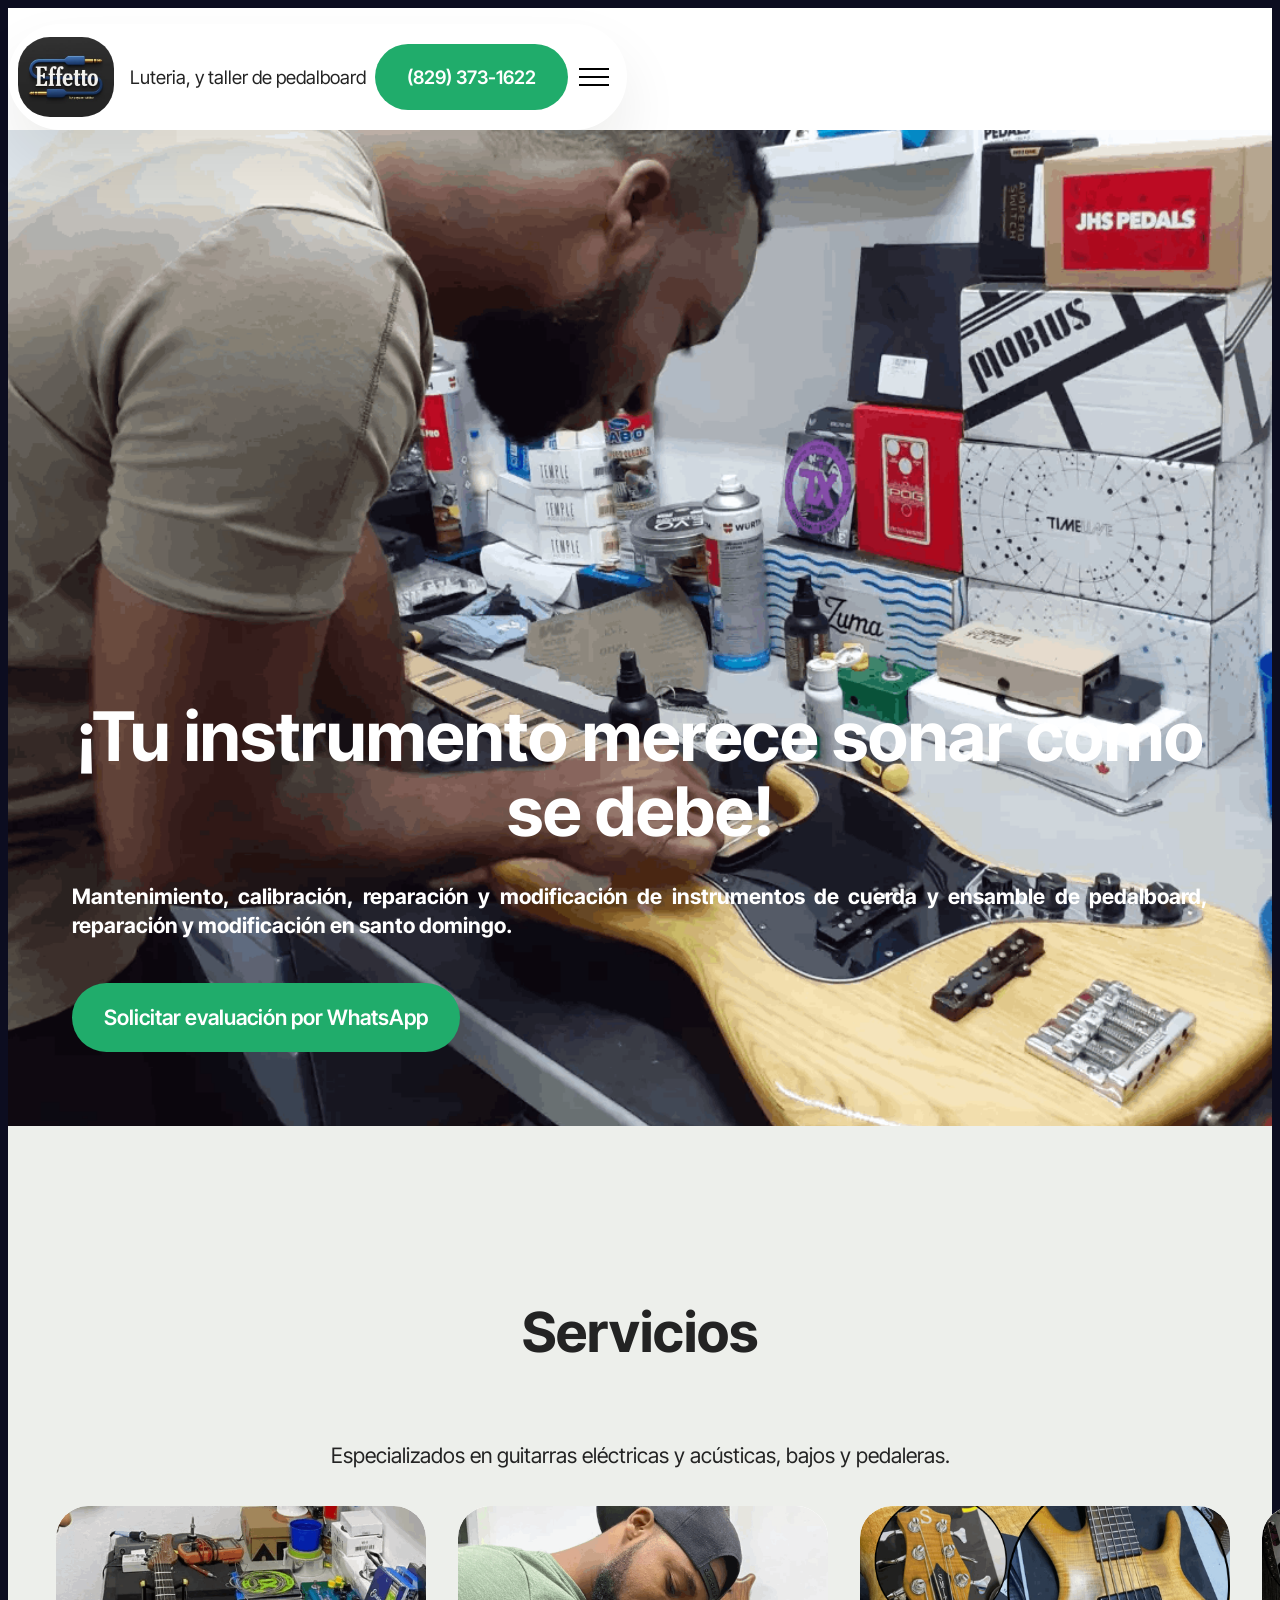
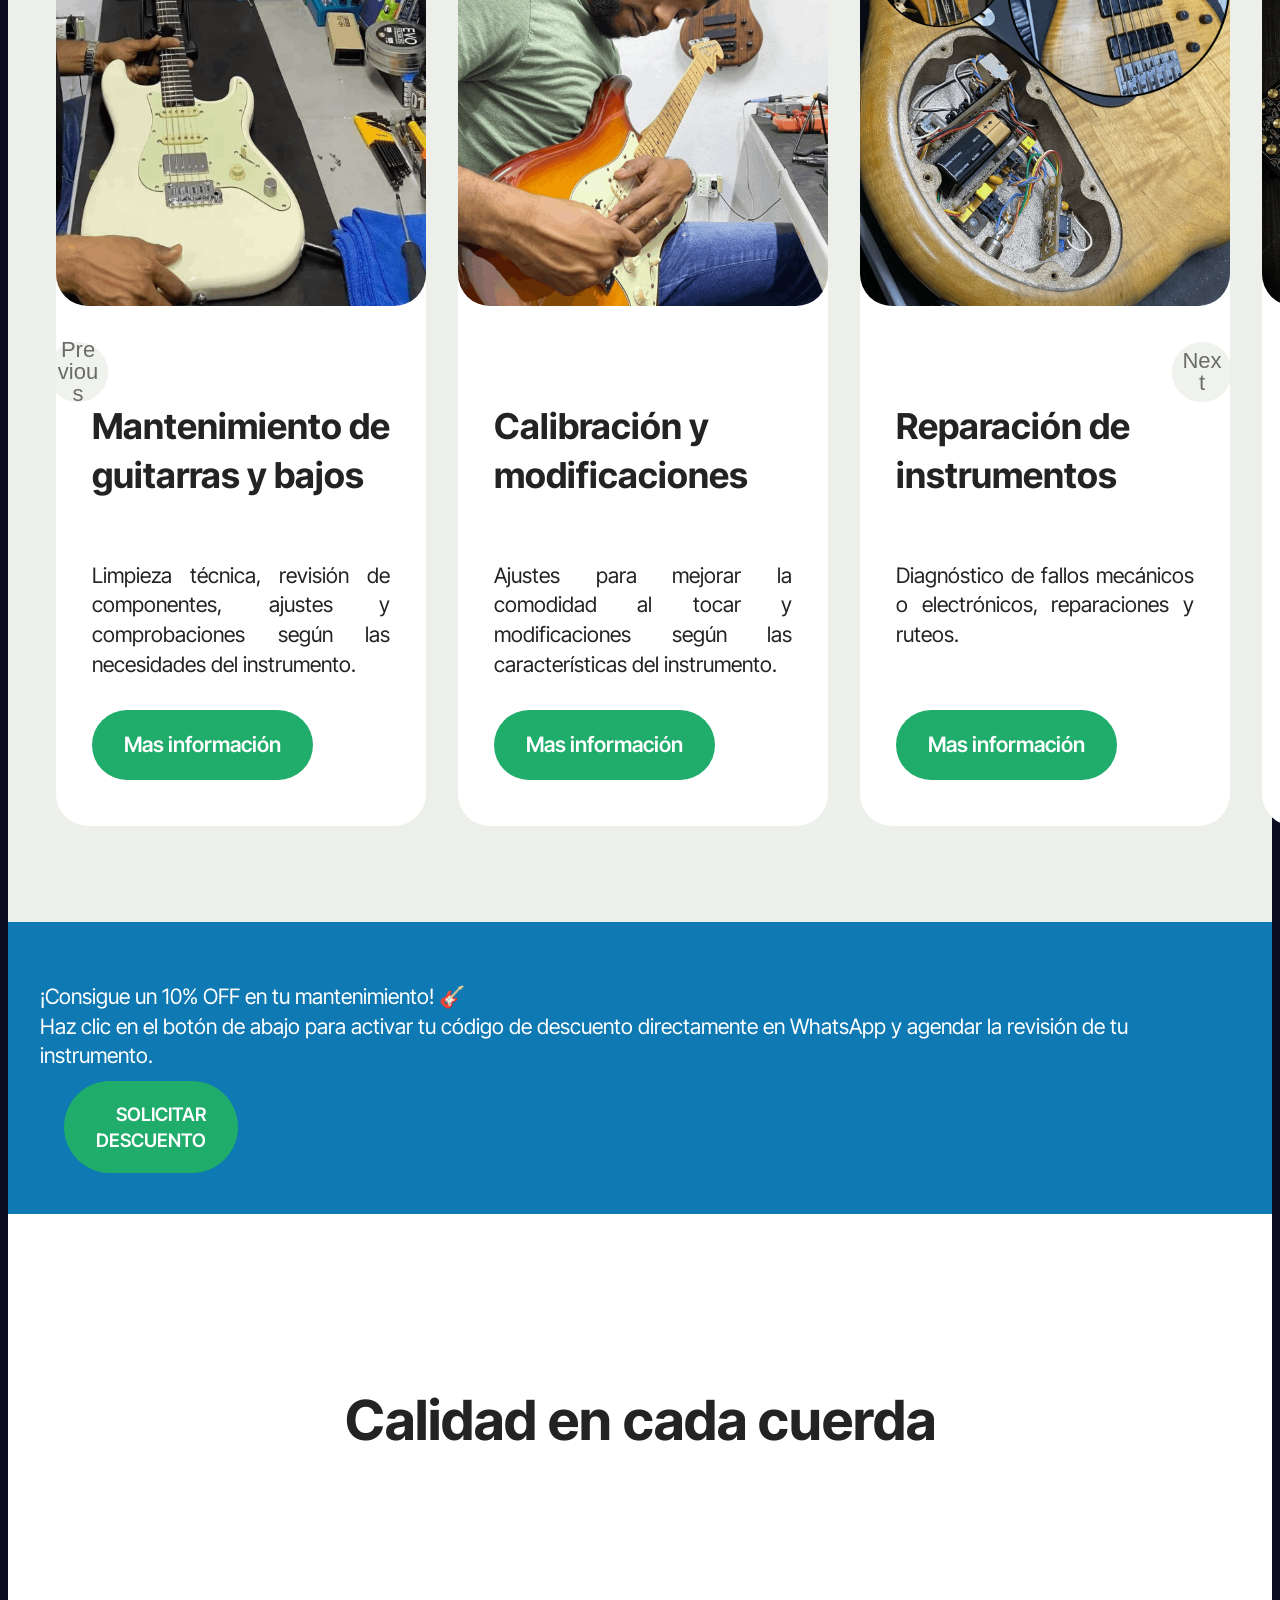
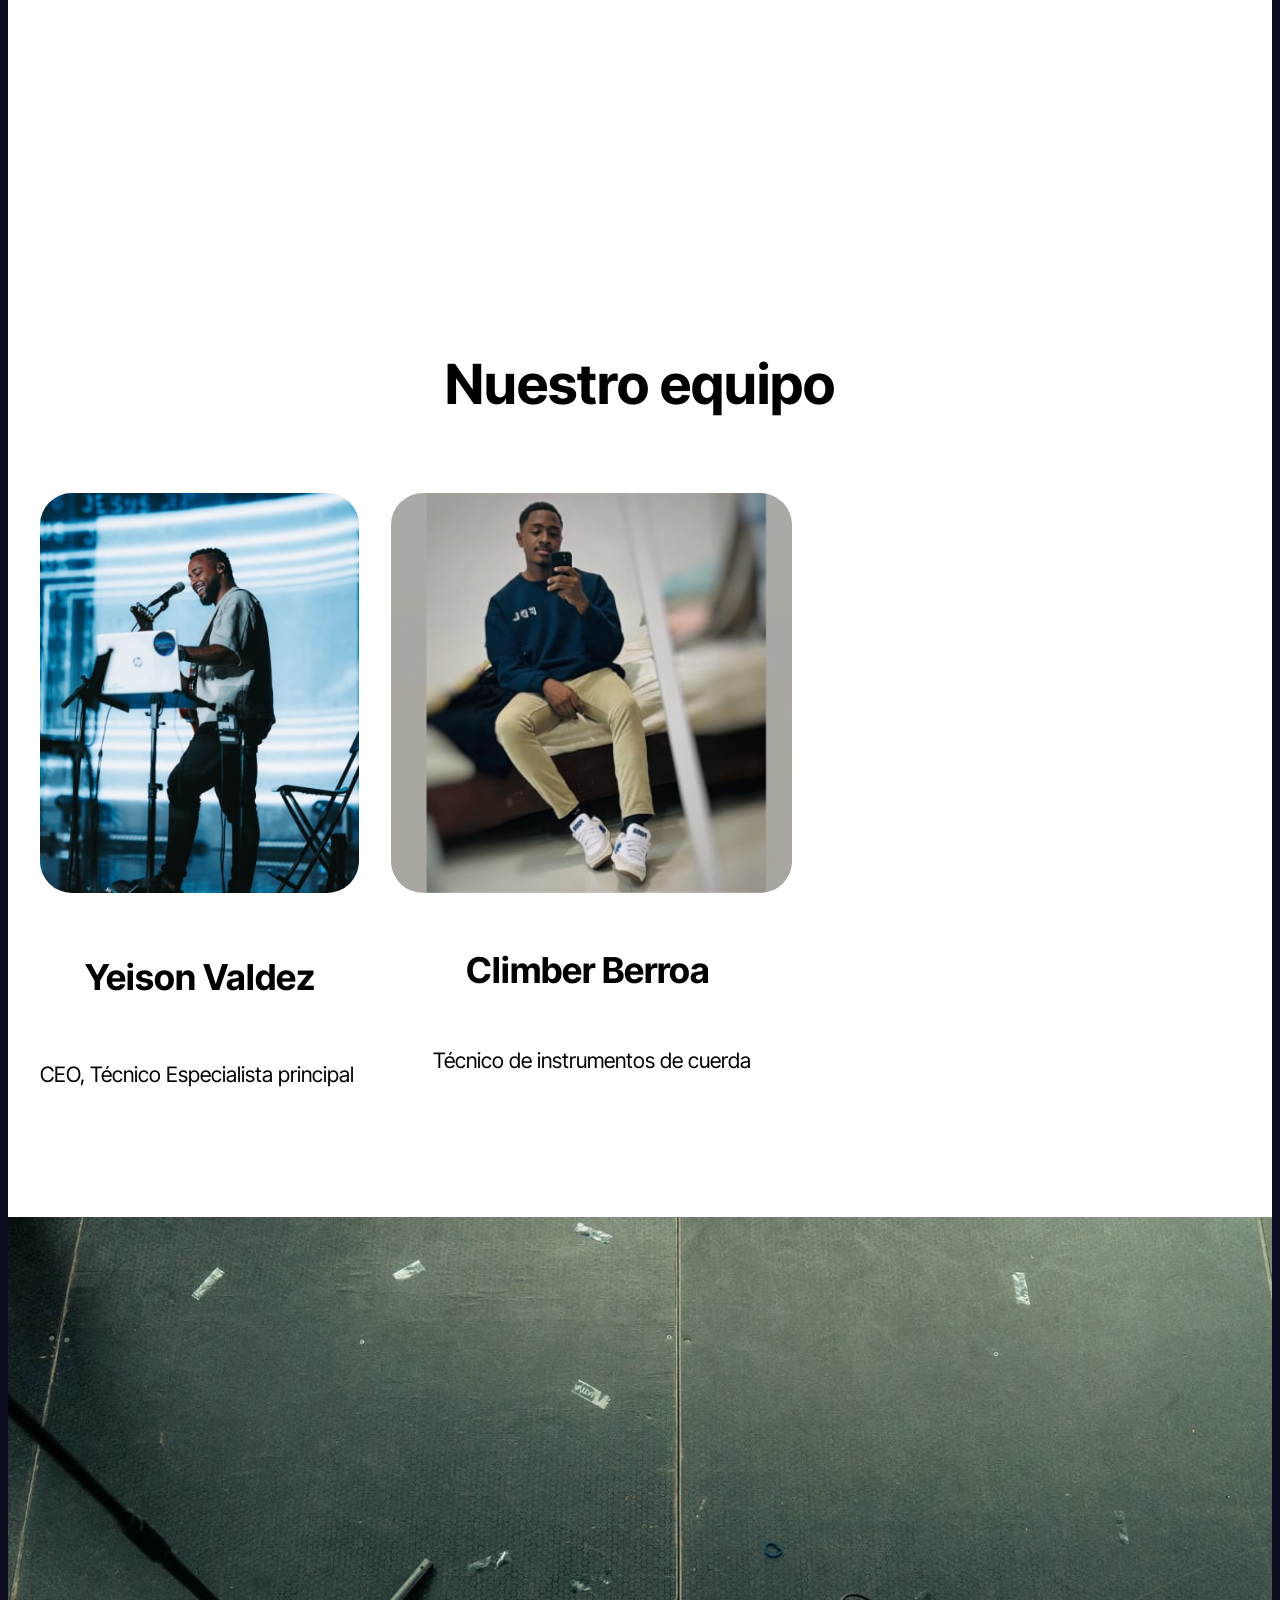
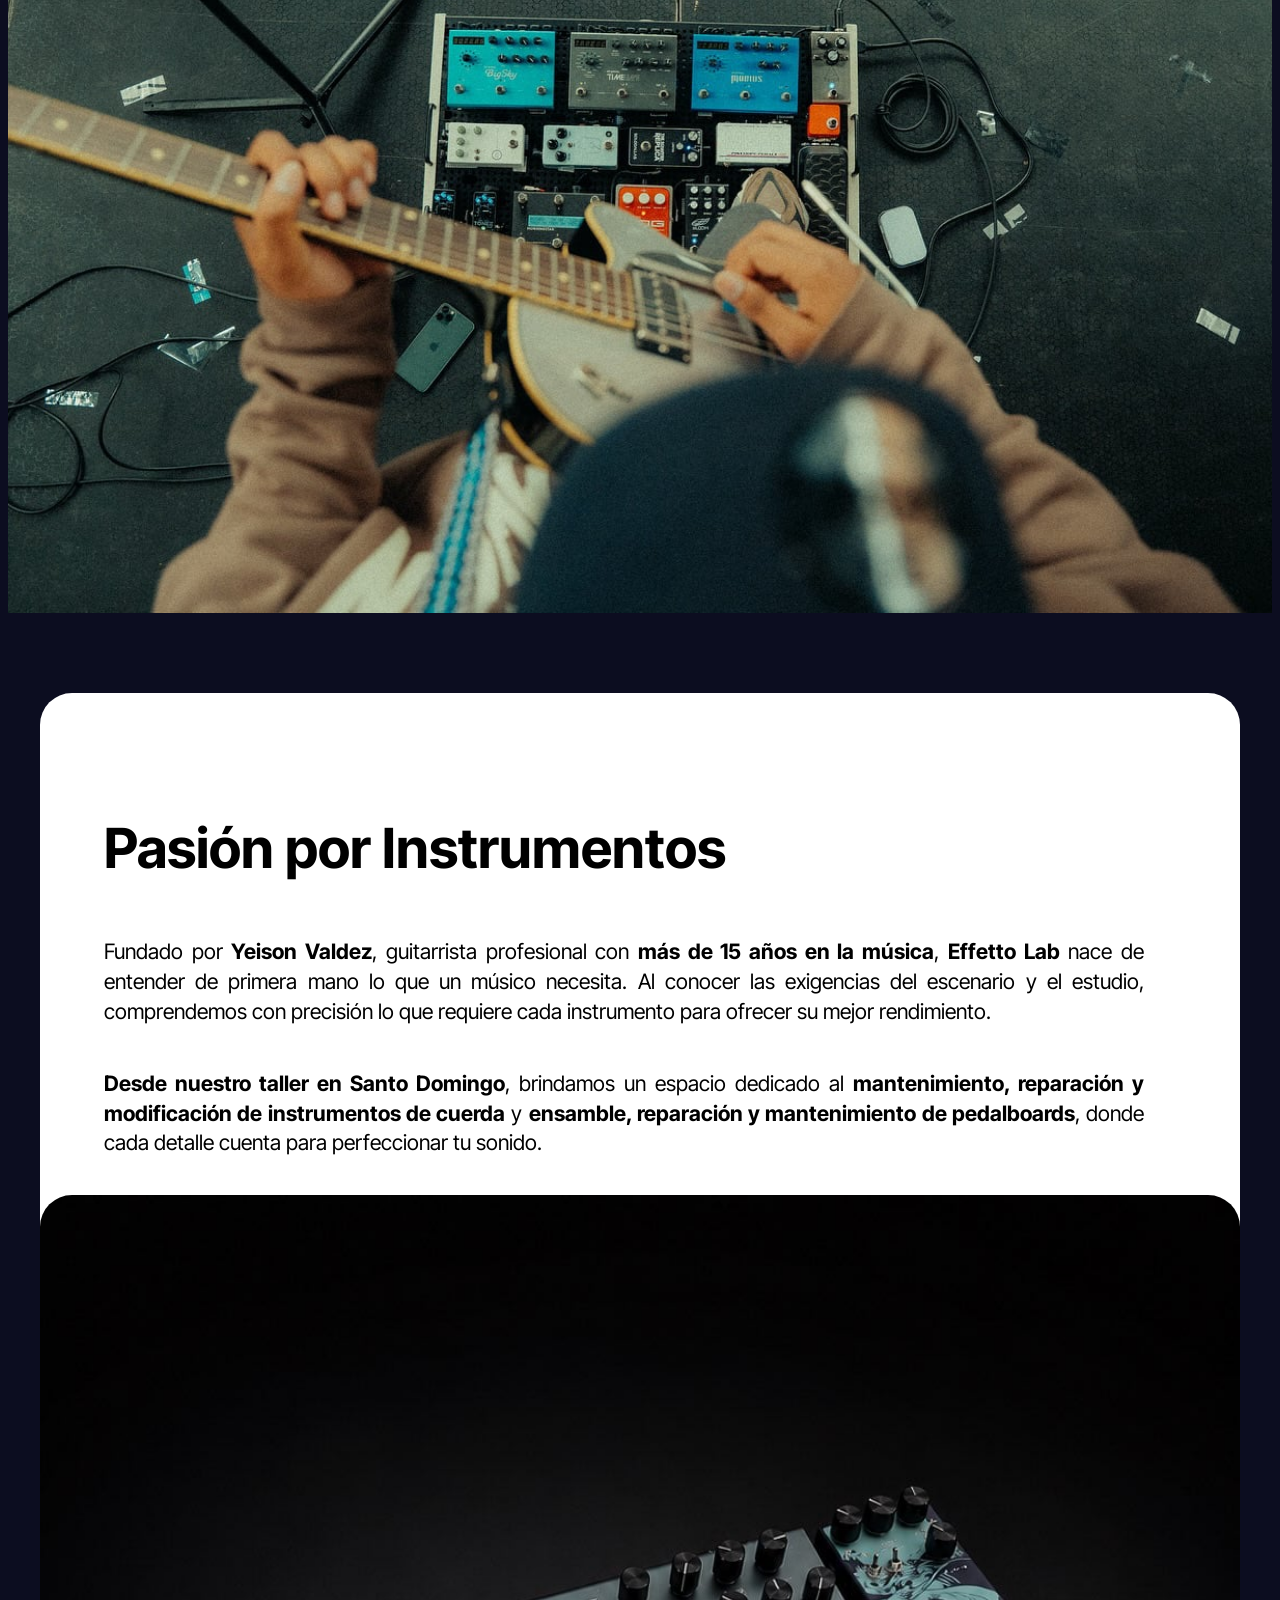
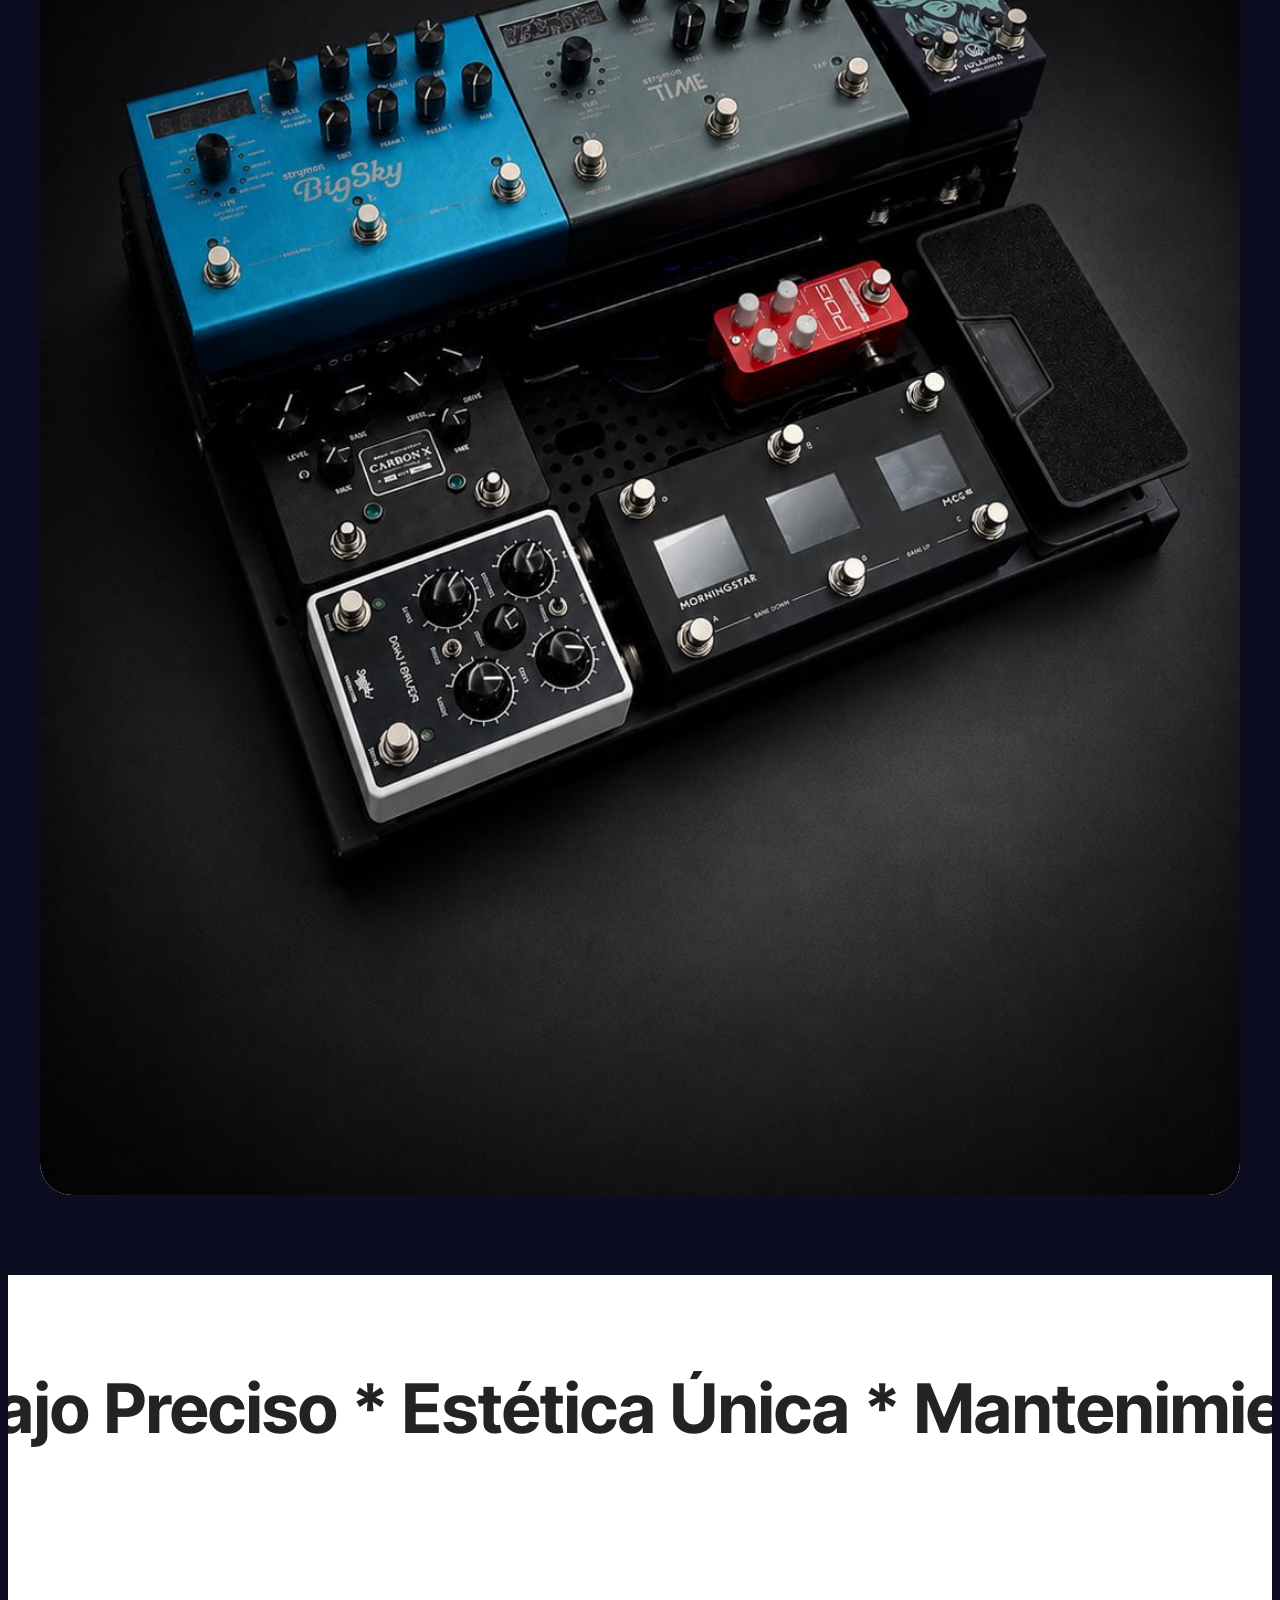
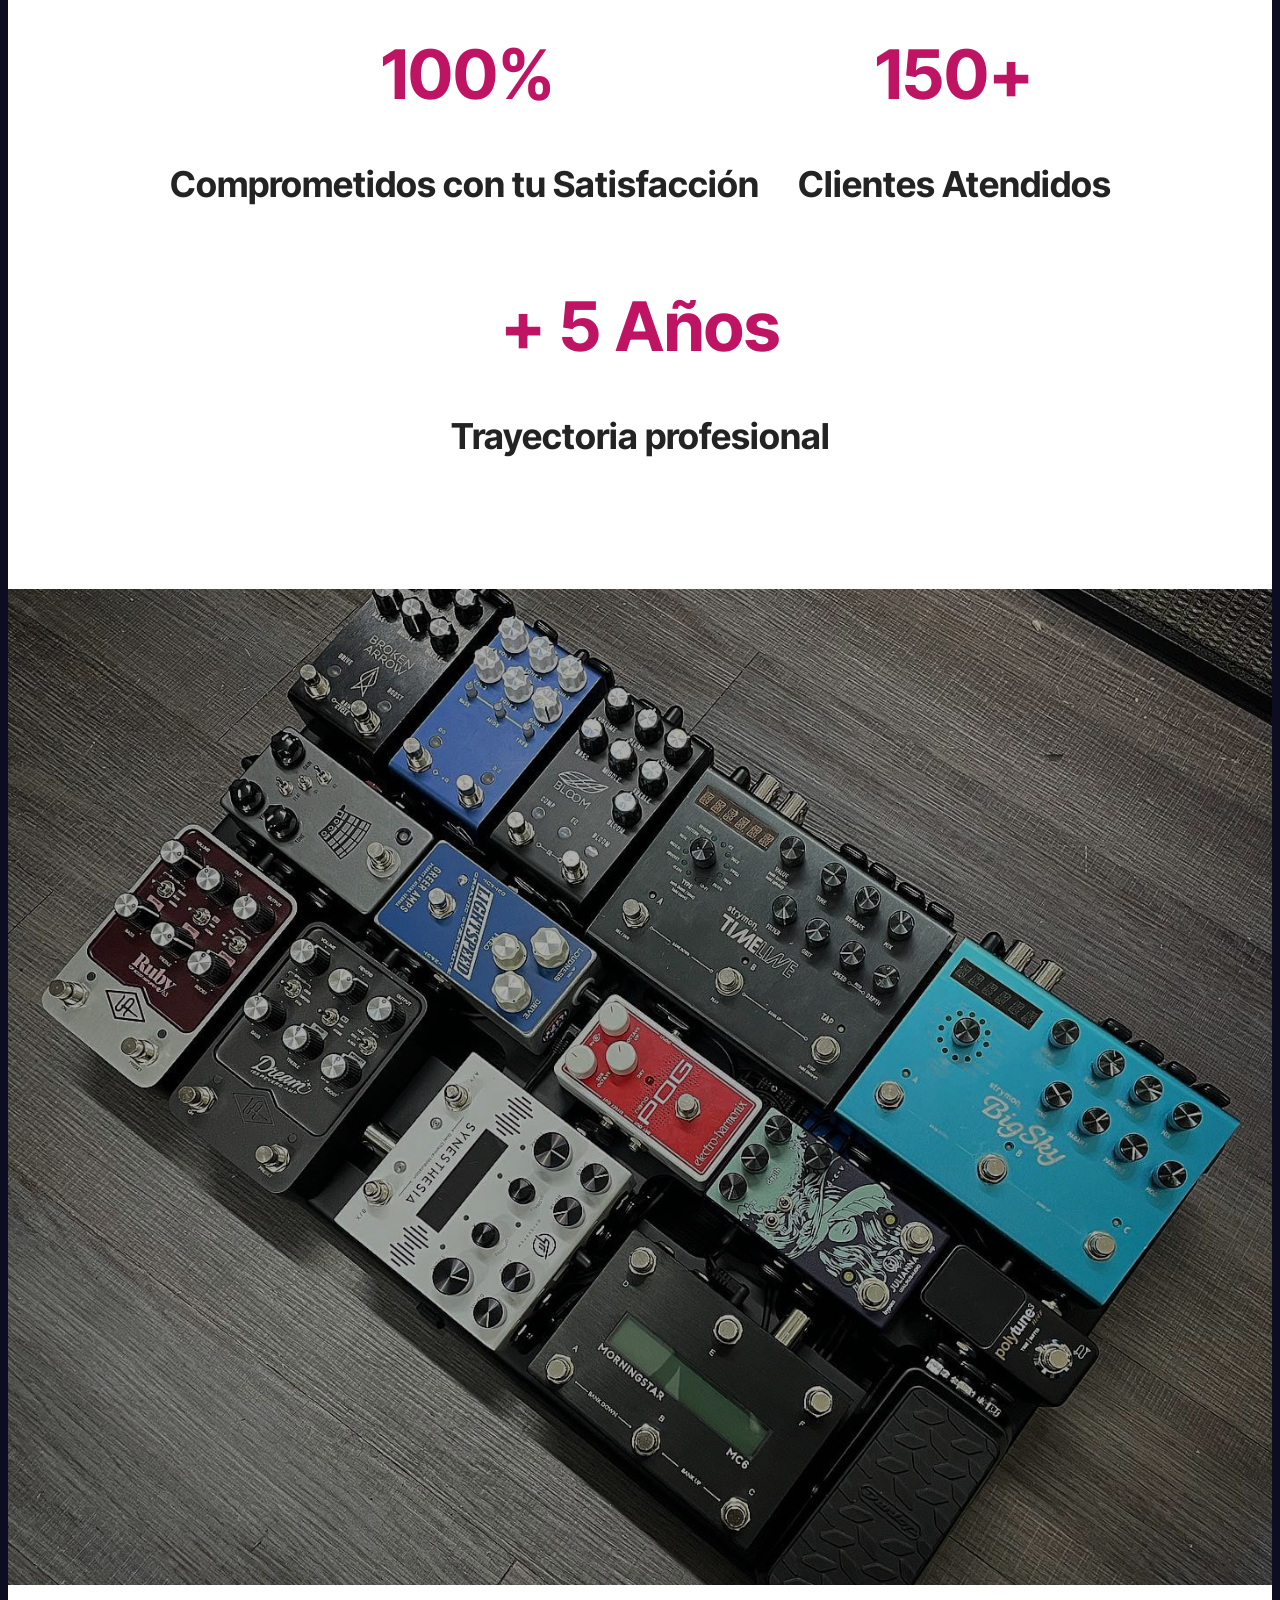
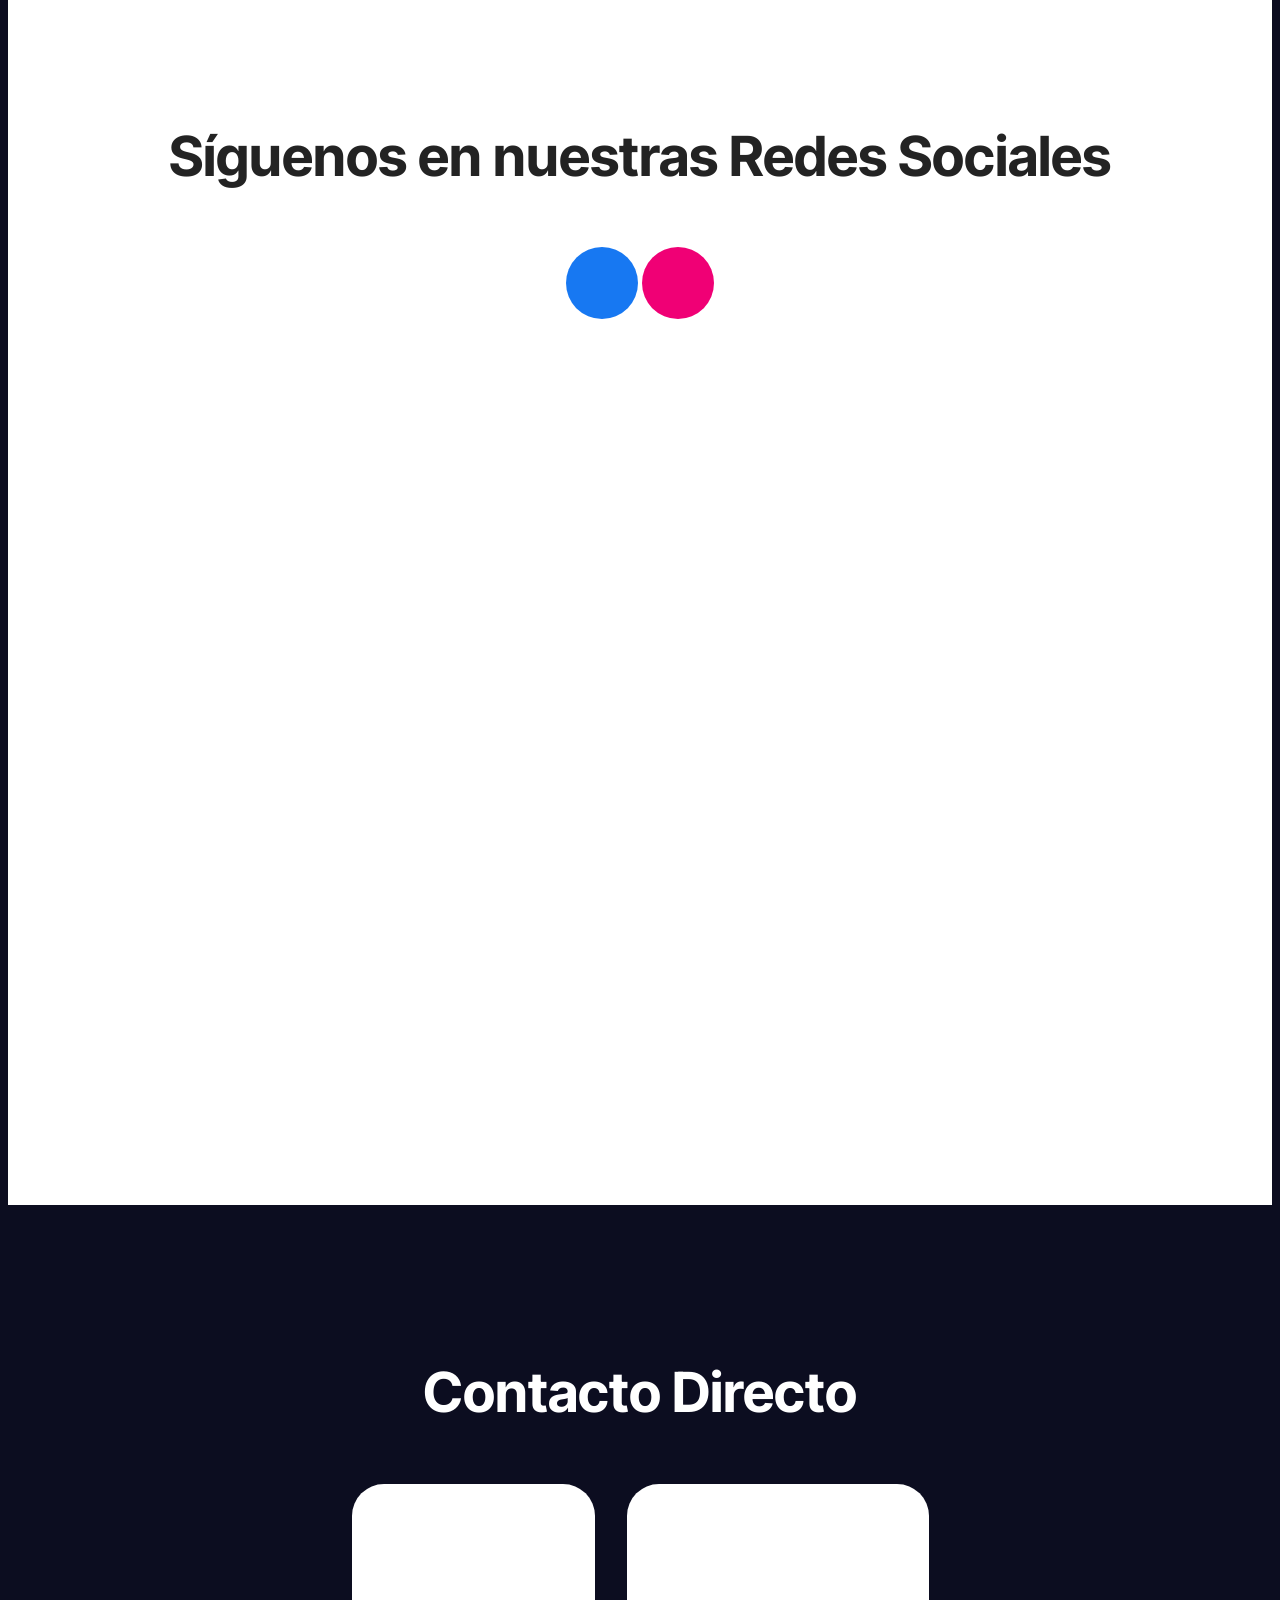
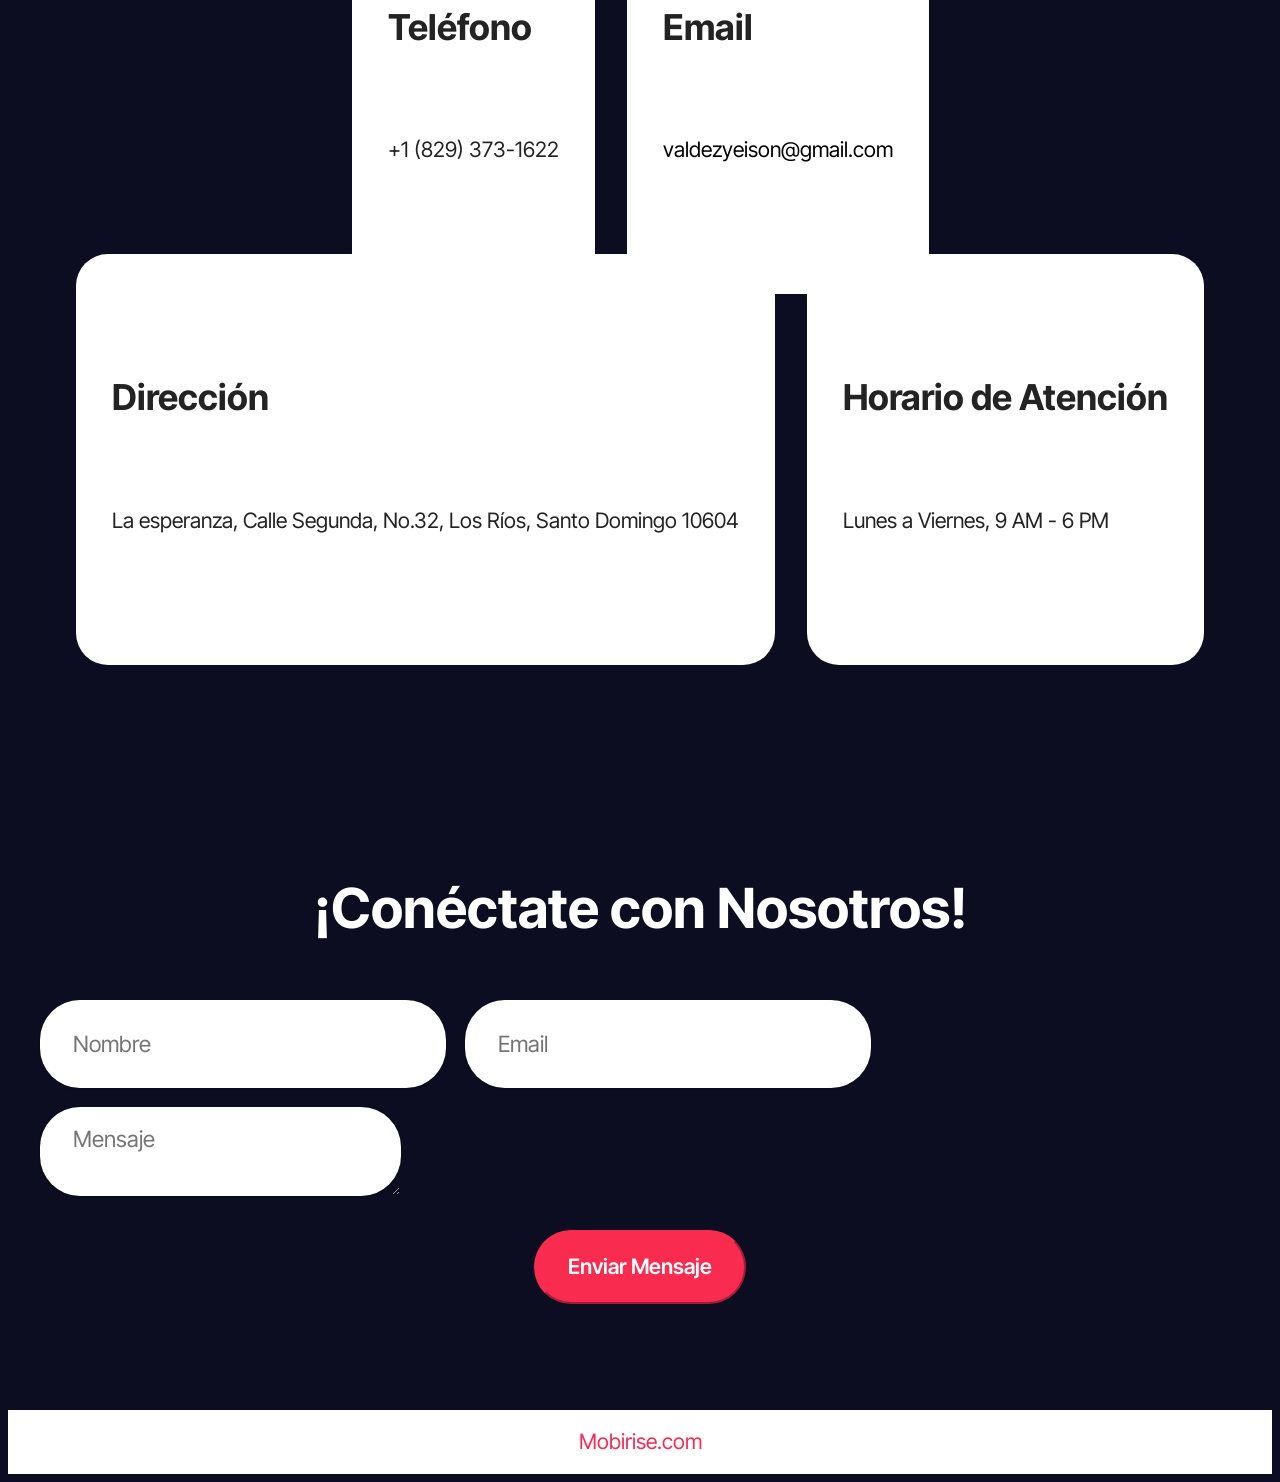
==== EFFETTOLAB/index.html @ 2ffdfd60 "Add files via upload" ====
<!DOCTYPE html>
<html  >
<head>
  <!-- Site made with Mobirise Website Builder v6.2.0, https://mobirise.com -->
  <meta charset="UTF-8">
  <meta http-equiv="X-UA-Compatible" content="IE=edge">
  <meta name="generator" content="Mobirise v6.2.0, mobirise.com">
  <meta name="viewport" content="width=device-width, initial-scale=1, minimum-scale=1">
  <link rel="shortcut icon" href="assets/images/logo20effectto20lab-275x275.jpg" type="image/x-icon">
  <meta name="description" content="Un taller de mantenimiento y modificación de instrumentos de cuerda brinda servicios especializados en Santo Domingo. Comunicate por WhatsApp para consultas y precios.">
  
  
  <title>Effetto Lab: Mantenimiento y Modificación de Instrumentos de Cuerda</title>
  <link rel="stylesheet" href="assets/web/assets/mobirise-icons2/mobirise2.css">
  <link rel="stylesheet" href="assets/bootstrap/css/bootstrap.min.css">
  <link rel="stylesheet" href="assets/parallax/jarallax.css">
  <link rel="stylesheet" href="assets/dropdown/css/style.css">
  <link rel="stylesheet" href="assets/socicon/css/styles.css">
  <link rel="stylesheet" href="assets/theme/css/style.css">
  <link rel="preload" href="https://fonts.googleapis.com/css2?family=Inter+Tight:wght@400;700&display=swap&display=swap" as="style" onload="this.onload=null;this.rel='stylesheet'">
  <noscript><link rel="stylesheet" href="https://fonts.googleapis.com/css2?family=Inter+Tight:wght@400;700&display=swap&display=swap"></noscript>
  <link rel="preload" as="style" href="assets/mobirise/css/mbr-additional.css?v=OCYe9A"><link rel="stylesheet" href="assets/mobirise/css/mbr-additional.css?v=OCYe9A" type="text/css">

  
  
  
</head>
<body>
  
  <section data-bs-version="5.1" class="menu menu2 cid-vzhZA6CrFR" once="menu" id="menu-5-vzhZA6CrFR">
	

	<nav class="navbar navbar-dropdown navbar-fixed-top navbar-expand-lg">
		<div class="container">
			<div class="navbar-brand">
				<span class="navbar-logo">
					<a href="https://mobiri.se">
						<img src="assets/images/logo20effectto20lab-275x275.jpg" alt="Mobirise Website Builder" style="height: 5rem;">
					</a>
				</span>
				<span class="navbar-caption-wrap"><a class="navbar-caption text-black display-4" href="https://mobiri.se">Luteria, y taller de pedalboard</a></span>
			</div>
			<button class="navbar-toggler" type="button" data-toggle="collapse" data-bs-toggle="collapse" data-target="#navbarSupportedContent" data-bs-target="#navbarSupportedContent" aria-controls="navbarNavAltMarkup" aria-expanded="false" aria-label="Toggle navigation">
				<div class="hamburger">
					<span></span>
					<span></span>
					<span></span>
					<span></span>
				</div>
			</button>
			<div class="collapse navbar-collapse" id="navbarSupportedContent">
				
				
				<div class="navbar-buttons mbr-section-btn"><a class="btn btn-success display-4" href="http://api.whatsapp.com/send?phone=18293731622" target="_blank">(829) 373-1622</a></div>
			</div>
		</div>
	</nav>
</section>

<section data-bs-version="5.1" class="header16 cid-vzijVyZypT mbr-fullscreen mbr-parallax-background" id="header17-3">
  
  
  <div class="container-fluid">
    <div class="row">
      <div class="content-wrap col-12 col-md-12">
        <h1 class="mbr-section-title mbr-fonts-style mbr-white mb-4 display-1">
          <strong><br>¡Tu instrumento merece sonar como se debe!</strong></h1>
        
        <p class="mbr-fonts-style mbr-text mbr-white mb-4 display-7"><strong>Mantenimiento, calibración, reparación&nbsp;y modificación&nbsp;de instrumentos de cuerda y ensamble de pedalboard, reparación&nbsp;y modificación&nbsp;en santo domingo.&nbsp;</strong><br></p>
        <div class="mbr-section-btn"><a class="btn btn-success display-7" href="http://api.whatsapp.com/send?phone=18293731622" target="_blank">Solicitar evaluación por WhatsApp</a></div>
      </div>
    </div>
  </div>
</section>

<section data-bs-version="5.1" class="features017 mbr-embla cid-vzjnDZqbef" id="features017-7">
	
	
	<div class="position-relative">
		<div class="container-fluid">
			<div class="row justify-content-center">
				<div class="col-12 content-head">
					<div class="mbr-section-head mb-5">
						<h4 class="mbr-section-title mbr-fonts-style align-center mb-0 display-2">
							<strong>Servicios</strong></h4>
						<h5 class="mbr-section-subtitle mbr-fonts-style align-center mb-0 mt-4 display-7">Especializados en guitarras eléctricas y acústicas, bajos y pedaleras.</h5>
					</div>
				</div>
			</div>
		</div>

		<div class="embla" data-skip-snaps="true" data-align="center" data-contain-scroll="trimSnaps" data-auto-play-interval="5" data-draggable="true">
			<div class="embla__viewport container-fluid">
				<div class="embla__container">
					<div class="embla__slide slider-image item active" style="margin-left: 1rem; margin-right: 1rem;">
						<div class="slide-content">
							<div class="item-img">
								<div class="item-wrapper">
									<img src="assets/images/mantenimiento20de20guitarras20y20bajo-600x575.png" alt="Mobirise Website Builder" title="" data-slide-to="1" data-bs-slide-to="1">
								</div>
							</div>
							<div class="item-content">
								<h5 class="item-title mbr-fonts-style display-5"><strong>Mantenimiento de guitarras y bajos</strong></h5>
								
								<p class="mbr-text mbr-fonts-style mt-3 display-7">
									Limpieza técnica, revisión de componentes, ajustes y comprobaciones según las necesidades del instrumento.
								</p>
							</div>

							<div class="mbr-section-btn item-footer mt-2"><a href="" class="btn item-btn btn-success display-7" target="_blank">Mas información</a></div>
						</div>
					</div>
					<div class="embla__slide slider-image item" style="margin-left: 1rem; margin-right: 1rem;">
						<div class="slide-content">
							<div class="item-img">
								<div class="item-wrapper">
									<img src="assets/images/calibracion20y20ajuste-600x600.png" alt="Mobirise Website Builder" title="" data-slide-to="2" data-bs-slide-to="2">
								</div>
							</div>
							<div class="item-content">
								<h5 class="item-title mbr-fonts-style display-5"><strong>Calibración y modificaciones</strong></h5>
								
								<p class="mbr-text mbr-fonts-style mt-3 display-7">
									Ajustes para mejorar la comodidad al tocar y modificaciones según las características del instrumento.
								</p>
							</div>
							<div class="mbr-section-btn item-footer mt-2"><a href="" class="btn item-btn btn-success display-7" target="_blank">Mas información</a></div>
						</div>
					</div>
					
					<div class="embla__slide slider-image item" style="margin-left: 1rem; margin-right: 1rem;">
						<div class="slide-content">
							<div class="item-img">
								<div class="item-wrapper">
									<img src="assets/images/bajo20repair-1080x1350.png" alt="Mobirise Website Builder" title="" data-slide-to="2" data-bs-slide-to="2">
								</div>
							</div>
							<div class="item-content">
								<h5 class="item-title mbr-fonts-style display-5"><strong>Reparación de instrumentos</strong></h5>
								
								<p class="mbr-text mbr-fonts-style mt-3 display-7">
									Diagnóstico de fallos mecánicos o electrónicos, reparaciones y ruteos.
								</p>
							</div>
							<div class="mbr-section-btn item-footer mt-2"><a href="" class="btn item-btn btn-success display-7" target="_blank">Mas información</a></div>
						</div>
					</div><div class="embla__slide slider-image item" style="margin-left: 1rem; margin-right: 1rem;">
						<div class="slide-content">
							<div class="item-img">
								<div class="item-wrapper">
									<img src="assets/images/pedalboard20effettolab-600x750.png" alt="Mobirise Website Builder" title="" data-slide-to="3" data-bs-slide-to="3">
								</div>
							</div>
							<div class="item-content">
								<h5 class="item-title mbr-fonts-style display-5"><strong>Pedalboards y efectos</strong></h5>
								
								<p class="mbr-text mbr-fonts-style mt-3 display-7">
									Ensamble, mantenimiento y reparación de pedalboards y pedales de efectos.
								</p>
							</div>
							<div class="mbr-section-btn item-footer mt-2"><a href="" class="btn item-btn btn-success display-7" target="_blank">Mas información</a></div>
						</div>
					</div>
					
					
					
					
				</div>
			</div>
			<button class="embla__button embla__button--prev">
				<span class="mobi-mbri mobi-mbri-arrow-prev mbr-iconfont" aria-hidden="true"></span>
				<span class="sr-only visually-hidden visually-hidden visually-hidden">Previous</span>
			</button>
			<button class="embla__button embla__button--next">
				<span class="mobi-mbri mobi-mbri-arrow-next mbr-iconfont" aria-hidden="true"></span>
				<span class="sr-only visually-hidden visually-hidden visually-hidden">Next</span>
			</button>
		</div>
	</div>
</section>

<section data-bs-version="5.1" class="features035 cid-vzhZA6D2jv" id="call-to-action-11-vzhZA6D2jv">
    

    
    
    <div class="container">
        <div class="row">
            <div class="col-12 col-lg-9 active">
                <div class="item-wrapper">
                    <div class="card-box">
                        <h4 class="card-text mbr-fonts-style display-7">¡Consigue un 10% OFF en tu mantenimiento! 🎸<div>Haz clic en el botón de abajo para activar tu código de descuento directamente en WhatsApp y agendar la revisión de tu instrumento.</div></h4>
                    </div>
                </div>
            </div>
            <div class="col-12 col-lg-3 active">
                <div class="mbr-section-btn"><a class="btn btn-success display-4" href="https://wa.me/18293731622?text=Hola%20Effetto%20Lab%2C%20encontr%C3%A9%20el%20c%C3%B3digo%20de%20descuento%20del%2010%25%20en%20la%20p%C3%A1gina%20web%20y%20quiero%20solicitar%20una%20cotizaci%C3%B3n." target="_blank">SOLICITAR<br>DESCUENTO<br></a></div>
            </div>
        </div>
    </div>
</section>

<section data-bs-version="5.1" class="video04 cid-vzhZA6CAfY" id="video-6-vzhZA6CAfY">
  
  
  <div class="container">
    <div class="mbr-section-head mb-5">
      <h4 class="mbr-section-title mbr-fonts-style mb-0 mt-0 display-2">
        <strong>Calidad en cada cuerda</strong>
      </h4>
      
    </div>
    <div class="row justify-content-center">
      <div class="col-12 col-md-10 video-block">
        <div class="video-wrapper"><iframe class="mbr-embedded-video" src="https://youtube.com/embed/9QWwLAcamxk?feature=share&amp;loop=1&amp;autoplay=1" width="1280" height="720" frameborder="0" allowfullscreen></iframe></div>
        
      </div>
    </div>
  </div>
</section>

<section data-bs-version="5.1" class="people03 cid-vzhZA6Cad5" id="team-1-vzhZA6Cad5">
    
    
    <div class="container-fluid">
        <div class="row justify-content-center">
            <div class="col-12 content-head">
                <div class="mbr-section-head mb-5">
                    <h4 class="mbr-section-title mbr-fonts-style align-center mb-0 display-2">
                        <strong>Nuestro equipo</strong>
                    </h4>
                    
                </div>
            </div>
        </div>
        <div class="row">
            <div class="item features-image col-12 col-md-6 col-lg-3 active">
                <div class="item-wrapper">
                    <div class="item-img mb-3">
                        <img src="assets/images/yeison20foto-390x520.jpg" alt="Mobirise Website Builder" title="" data-slide-to="2" data-bs-slide-to="2">
                    </div>
                    <div class="item-content align-left">
                        <h5 class="item-title mbr-fonts-style display-5">
                            <strong>Yeison Valdez</strong></h5>
                        <h6 class="item-subtitle mbr-fonts-style mb-3 display-7">CEO, Técnico Especialista principal&nbsp;</h6>
                        
                    </div>
                    
                </div>
            </div><div class="item features-image col-12 col-md-6 col-lg-3">
                <div class="item-wrapper">
                    <div class="item-img mb-3">
                        <img src="assets/images/climber20foto-390x389.jpg" alt="Mobirise Website Builder" title="" data-slide-to="0" data-bs-slide-to="0">
                    </div>
                    <div class="item-content align-left">
                        <h5 class="item-title mbr-fonts-style display-5"><p>
                            <strong>Climber Berroa</strong>&nbsp;</p></h5>
                        <h6 class="item-subtitle mbr-fonts-style mb-3 display-7">Técnico de instrumentos de cuerda</h6>
                        
                    </div>
                    
                </div>
            </div>
            
            
            
        </div>
    </div>
</section>

<section data-bs-version="5.1" class="image02 cid-vzhZA6DRAp mbr-fullscreen mbr-parallax-background" id="image-13-vzhZA6DRAp">
    
    
    <div class="container">
        <div class="row"></div>
    </div>
</section>

<section data-bs-version="5.1" class="article9 cid-vzhZA6Dyr7" id="about-us-9-vzhZA6Dyr7">
  

  
  
  <div class="container">
    <div class="row justify-content-center">
      <div class="card col-md-12 col-lg-10">
        <div class="card-wrapper">
          <div class="card-content-text">
            <h3 class="card-title mbr-fonts-style mbr-white mt-3 mb-4 display-2">
            <strong>Pasión por Instrumentos</strong>
          </h3>
          <div class="row card-box align-left">
            <div class="item features-without-image col-12">
              <div class="item-wrapper">
                
                <p class="mbr-text mbr-fonts-style display-7">Fundado por <strong>Yeison Valdez</strong>, guitarrista profesional con <strong>más de 15 años en la música</strong>, <strong>Effetto Lab</strong> nace de entender de primera mano lo que un músico necesita. Al conocer las exigencias del escenario y el estudio, comprendemos con precisión lo que requiere cada instrumento para ofrecer su mejor rendimiento.<br></p>
              </div>
            </div>
            <div class="item features-without-image col-12">
              <div class="item-wrapper">
                
                <p class="mbr-text mbr-fonts-style display-7"><strong>Desde nuestro taller en Santo Domingo</strong>, brindamos un espacio dedicado al <strong>mantenimiento, reparación y modificación de instrumentos de cuerda</strong> y <strong>ensamble, reparación y mantenimiento de pedalboards</strong>, donde cada detalle cuenta para perfeccionar tu sonido.</p>
              </div>
            </div>
            
          </div>
          </div>
          <div class="image-wrapper d-flex justify-content-center mt-3">
            <img src="assets/images/pedalboard20negra-1086x1448.jpg" alt="Mobirise Website Builder">
          </div>
        </div>
      </div>
    </div>
  </div>
</section>

<section data-bs-version="5.1" class="gallery10 cid-vzhZA6DhJX" id="features-61-vzhZA6DhJX">
  


  <div class="container-fluid">

      <div class="loop-container">
        <div class="item display-1" data-linewords="Sonido Perfecto * Trabajo Preciso * Estética Única * Mantenimiento Rápido * Atención Personalizada * Valor Garantizado *" data-direction="-1" data-speed="0.09">☁️ Best offers ☁️ Free delivery ☁️ Perfect design ☁️ Comfort ☁️ Support 24/7 ☁️ Vibes</div>

        <div class="item display-1" data-linewords="Sonido Perfecto * Trabajo Preciso * Estética Única * Mantenimiento Rápido * Atención Personalizada * Valor Garantizado *" data-direction="-1" data-speed="0.09">☁️ Best offers ☁️ Free delivery ☁️ Perfect design ☁️ Comfort ☁️ Support 24/7 ☁️ Vibes</div>
      </div>
    
  </div>
</section>

<section data-bs-version="5.1" class="features023 cid-vzhZA6D2Ta" id="metrics-1-vzhZA6D2Ta">

    

    
    
    <div class="container">
        
        <div class="row content-row justify-content-center">
            <div class="item features-without-image col-12 col-md-6 col-lg-4 item-mb">
                <div class="item-wrapper">
                    <div class="title mb-2 mb-md-3">
                        <span class="num mbr-fonts-style display-1">
                            <strong>100%</strong></span>
                    </div>
                    <h4 class="card-title mbr-fonts-style display-5">
                        <strong>Comprometidos con tu Satisfacción&nbsp;</strong></h4>
                    
                </div>
            </div>
            <div class="item features-without-image col-12 col-md-6 col-lg-4 item-mb">
                <div class="item-wrapper">
                    <div class="title mb-2 mb-md-3">
                        <span class="num mbr-fonts-style display-1">
                            <strong>150+</strong></span>
                    </div>
                    <h4 class="card-title mbr-fonts-style display-5">
                        <strong>Clientes Atendidos</strong></h4>
                    
                </div>
            </div>
            <div class="item features-without-image col-12 col-md-6 col-lg-4 item-mb">
                <div class="item-wrapper">
                    <div class="title mb-2 mb-md-3">
                        <span class="num mbr-fonts-style display-1">
                            <strong>+ 5 Años</strong></span>
                    </div>
                    <h4 class="card-title mbr-fonts-style display-5"><strong>Trayectoria profesional</strong></h4>
                    
                </div>
            </div>
        </div>
    </div>
</section>

<section data-bs-version="5.1" class="header18 cid-vzhZA6Da5N mbr-fullscreen mbr-parallax-background" id="video-5-vzhZA6Da5N">
  

  <div class="mbr-overlay" style="opacity: 0.3; background-color: rgb(0, 0, 0);"></div>
  <div class="container-fluid">
    <div class="row">
    </div>
  </div>
</section>

<section data-bs-version="5.1" class="social4 cid-vzhZA6DOO7" id="follow-us-1-vzhZA6DOO7">
    
    
    

    <div class="container">
        <div class="media-container-row">
            <div class="col-12">
                <h3 class="mbr-section-title align-center mb-5 mbr-fonts-style display-2">
                    <strong>Síguenos en nuestras Redes Sociales</strong></h3>
                <div class="social-list align-center">
                    <a class="iconfont-wrapper bg-facebook m-2 " target="_blank" href="https://www.facebook.com/Effectto.lab">
                        <span class="socicon-facebook socicon"></span>
                    </a>
                    
                        <span class="socicon-twitter socicon" style="font-size: 1px;"></span>
                    
                    <a class="iconfont-wrapper bg-instagram m-2" href="https://www.instagram.com/effetto.lab/" target="_blank">
                        <span class="socicon-instagram socicon"></span>
                    </a>
                    
                    
                    
                    
                    
                    
                        <span class="socicon-tiktok socicon" style="font-size: 1px;"></span>
                    
                    
                    
                </div>
            </div>
        </div>
    </div>
</section>

<section data-bs-version="5.1" class="contacts4 map1 cid-vziw9sWJOm" id="contacts04-5">

	

	<div class="main_wrapper">
		
        <div class="google-map"><iframe frameborder="0" style="border:0" src="https://www.google.com/maps/embed?pb=!1m18!1m12!1m3!1d3783.664838619053!2d-69.96259692480885!3d18.49883478259048!2m3!1f0!2f0!3f0!3m2!1i1024!2i768!4f13.1!3m3!1m2!1s0x8eaf8b055c3882e3%3A0xc801f96b6e8cc8cd!2sEffetto%20pedalboard!5e0!3m2!1ses-419!2sdo!4v1793145932732!5m2!1ses-419!2sdo" allowfullscreen=""></iframe></div>
	</div>
</section>

<section data-bs-version="5.1" class="contacts01 cid-vzhZA6ErCh" id="contacts-1-vzhZA6ErCh">
    

    
    
    <div class="container">
        <div class="row justify-content-center">
            <div class="col-12 content-head">
                <div class="mbr-section-head mb-5">
                    <h3 class="mbr-section-title mbr-fonts-style align-center mb-0 display-2">
                        <strong>Contacto Directo</strong>
                    </h3>
                    
                </div>
            </div>
        </div>
        <div class="row">
            <div class="item features-without-image col-12 col-md-6 active">
                <div class="item-wrapper">
                    <div class="text-wrapper">
                        <h6 class="card-title mbr-fonts-style mb-3 display-5">
                            <strong>Teléfono</strong>
                        </h6>
                        <p class="mbr-text mbr-fonts-style display-7">
                            <a href="http://api.whatsapp.com/send?phone=18293731622" class="text-black text-primary" target="_blank">+1 (829) 373-1622</a></p>
                    </div>
                </div>
            </div>
            <div class="item features-without-image col-12 col-md-6">
                <div class="item-wrapper">
                    <div class="text-wrapper">
                        <h6 class="card-title mbr-fonts-style mb-3 display-5">
                            <strong>Email</strong>
                        </h6>
                        <p class="mbr-text mbr-fonts-style display-7"><a href="mailto:valdezyeison@gmail.com" class="text-secondary">valdezyeison@gmail.com</a></p>
                    </div>
                </div>
            </div>
            <div class="item features-without-image col-12 col-md-6">
                <div class="item-wrapper">
                    <div class="text-wrapper">
                        <h6 class="card-title mbr-fonts-style mb-3 display-5">
                            <strong>Dirección</strong>
                        </h6>
                        <p class="mbr-text mbr-fonts-style display-7">La esperanza, Calle Segunda, No.32, Los Ríos, Santo Domingo 10604</p>
                    </div>
                </div>
            </div>
            <div class="item features-without-image col-12 col-md-6">
                <div class="item-wrapper">
                    <div class="text-wrapper">
                        <h6 class="card-title mbr-fonts-style mb-3 display-5">
                            <strong>Horario de Atención</strong>
                        </h6>
                        <p class="mbr-text mbr-fonts-style display-7">Lunes a Viernes, 9 AM - 6 PM</p>
                    </div>
                </div>
            </div>
        </div>
    </div>
</section>

<section data-bs-version="5.1" class="form5 cid-vzhZA6Dkjp" id="contact-form-2-vzhZA6Dkjp">
    
    
    <div class="container">
        <div class="row justify-content-center">
            <div class="col-12 content-head">
                <div class="mbr-section-head mb-5">
                    <h3 class="mbr-section-title mbr-fonts-style align-center mb-0 display-2">
                        <strong>¡Conéctate con Nosotros!</strong>
                    </h3>
                    
                </div>
            </div>
        </div>
        <div class="row justify-content-center">
            <div class="col-lg-8 mx-auto mbr-form" data-form-type="formoid">
                <form action="https://mobirise.eu/" method="POST" class="mbr-form form-with-styler" data-form-title="Form Name"><input type="hidden" name="email" data-form-email="true" value="UQHmJKbQUjdn/z578uXmKjfhSvINeBRA2V5b1UEXYn9+Up/RLVCtZkbxK7M8S5sV0/ciD/WbboCZuZTQ8Hi/ui7XpPhLr9bEa4SNcaQg1HnBizAZJRWpB4st7wXx13fV">
                    <div class="row">
                        <div hidden="hidden" data-form-alert="" class="alert alert-success col-12">Thanks for filling out the form!</div>
                        <div hidden="hidden" data-form-alert-danger="" class="alert alert-danger col-12">
                            Oops...! some problem!
                        </div>
                    </div>
                    <div class="dragArea row">
                        <div class="col-md col-sm-12 form-group mb-3" data-for="name">
                            <input type="text" name="name" placeholder="Nombre" data-form-field="name" class="form-control" value="" id="name-contact-form-2-vzhZA6Dkjp">
                        </div>
                        <div class="col-md col-sm-12 form-group mb-3" data-for="email">
                            <input type="email" name="email" placeholder="Email" data-form-field="email" class="form-control" value="" id="email-contact-form-2-vzhZA6Dkjp">
                        </div>
                        <div class="col-12 form-group mb-3" data-for="textarea">
                            <textarea name="textarea" placeholder="Mensaje" data-form-field="textarea" class="form-control" id="textarea-contact-form-2-vzhZA6Dkjp"></textarea>
                        </div>
                        <div class="col-lg-12 col-md-12 col-sm-12 align-center mbr-section-btn"><button type="submit" class="btn btn-primary display-7">Enviar Mensaje</button></div>
                    </div>
                </form>
            </div>
        </div>
    </div>
</section><section class="display-7" style="padding: 0;align-items: center;justify-content: center;flex-wrap: wrap;    align-content: center;display: flex;position: relative;height: 4rem;"><a href="https://mobiri.se/" style="flex: 1 1;height: 4rem;position: absolute;width: 100%;z-index: 1;"><img alt="" style="height: 4rem;" src="[data-uri]"></a><p style="margin: 0;text-align: center;" class="display-7">&#8204;</p><a style="z-index:1" href="https://mobirise.com">Mobirise.com </a></section><script src="assets/bootstrap/js/bootstrap.bundle.min.js"></script>  <script src="assets/parallax/jarallax.js"></script>  <script src="assets/smoothscroll/smooth-scroll.js"></script>  <script src="assets/ytplayer/index.js"></script>  <script src="assets/dropdown/js/navbar-dropdown.js"></script>  <script src="assets/embla/embla.min.js"></script>  <script src="assets/embla/script.js"></script>  <script src="assets/theme/js/script.js"></script>  <script src="assets/formoid/formoid.min.js"></script>  
  
  
</body>
</html>
---- EFFETTOLAB/assets/theme/css/style.css ----
@charset "UTF-8";
section {
  background-color: #ffffff;
}

body {
  font-style: normal;
  line-height: 1.5;
  font-weight: 400;
  color: #232323;
  position: relative;
}

button {
  background-color: transparent;
  border-color: transparent;
}

.embla__button,
.carousel-control {
  background-color: #edefea !important;
  opacity: 0.8 !important;
  color: #464845 !important;
  border-color: #edefea !important;
}

.carousel .close,
.modalWindow .close {
  background-color: #edefea !important;
  color: #464845 !important;
  border-color: #edefea !important;
  opacity: 0.8 !important;
}

.carousel .close:hover,
.modalWindow .close:hover {
  opacity: 1 !important;
}

.carousel-indicators li {
  background-color: #edefea !important;
  border: 2px solid #464845 !important;
}

.carousel-indicators li:hover,
.carousel-indicators li:active {
  opacity: 0.8 !important;
}

.embla__button:hover,
.carousel-control:hover {
  background-color: #edefea !important;
  opacity: 1 !important;
}

.modalWindow-video-container {
  height: 80%;
}

section,
.container,
.container-fluid {
  position: relative;
  word-wrap: break-word;
}

a.mbr-iconfont:hover {
  text-decoration: none;
}

.article .lead p,
.article .lead ul,
.article .lead ol,
.article .lead pre,
.article .lead blockquote {
  margin-bottom: 0;
}

a {
  font-style: normal;
  font-weight: 400;
  cursor: pointer;
}
a, a:hover {
  text-decoration: none;
}

.mbr-section-title {
  font-style: normal;
  line-height: 1.3;
}

.mbr-section-subtitle {
  line-height: 1.3;
}

.mbr-text {
  font-style: normal;
  line-height: 1.7;
}

h1,
h2,
h3,
h4,
h5,
h6,
.display-1,
.display-2,
.display-4,
.display-5,
.display-7,
span,
p,
a {
  line-height: 1;
  word-break: break-word;
  word-wrap: break-word;
  font-weight: 400;
}

b,
strong {
  font-weight: bold;
}

input:-webkit-autofill, input:-webkit-autofill:hover, input:-webkit-autofill:focus, input:-webkit-autofill:active {
  transition-delay: 9999s;
  -webkit-transition-property: background-color, color;
  transition-property: background-color, color;
}

textarea[type=hidden] {
  display: none;
}

section {
  background-position: 50% 50%;
  background-repeat: no-repeat;
  background-size: cover;
}
section .mbr-background-video,
section .mbr-background-video-preview {
  position: absolute;
  bottom: 0;
  left: 0;
  right: 0;
  top: 0;
}

.hidden {
  visibility: hidden;
}

.mbr-z-index20 {
  z-index: 20;
}

/*! Base colors */
.mbr-white {
  color: #ffffff;
}

.mbr-black {
  color: #111111;
}

.mbr-bg-white {
  background-color: #ffffff;
}

.mbr-bg-black {
  background-color: #000000;
}

/*! Text-aligns */
.align-left {
  text-align: left;
}

.align-center {
  text-align: center;
}

.align-right {
  text-align: right;
}

/*! Font-weight  */
.mbr-light {
  font-weight: 300;
}

.mbr-regular {
  font-weight: 400;
}

.mbr-semibold {
  font-weight: 500;
}

.mbr-bold {
  font-weight: 700;
}

/*! Media  */
.media-content {
  flex-basis: 100%;
}

.media-container-row {
  display: flex;
  flex-direction: row;
  flex-wrap: wrap;
  justify-content: center;
  align-content: center;
  align-items: start;
}
.media-container-row .media-size-item {
  width: 400px;
}

.media-container-column {
  display: flex;
  flex-direction: column;
  flex-wrap: wrap;
  justify-content: center;
  align-content: center;
  align-items: stretch;
}
.media-container-column > * {
  width: 100%;
}

@media (min-width: 992px) {
  .media-container-row {
    flex-wrap: nowrap;
  }
}
figure {
  margin-bottom: 0;
  overflow: hidden;
}

figure[mbr-media-size] {
  transition: width 0.1s;
}

img,
iframe {
  display: block;
  width: 100%;
}

.card {
  background-color: transparent;
  border: none;
}

.card-box {
  width: 100%;
}

.card-img {
  text-align: center;
  flex-shrink: 0;
  -webkit-flex-shrink: 0;
}

.media {
  max-width: 100%;
  margin: 0 auto;
}

.mbr-figure {
  align-self: center;
}

.media-container > div {
  max-width: 100%;
}

.mbr-figure img,
.card-img img {
  width: 100%;
}

@media (max-width: 991px) {
  .media-size-item {
    width: auto !important;
  }
  .media {
    width: auto;
  }
  .mbr-figure {
    width: 100% !important;
  }
}
/*! Buttons */
.mbr-section-btn {
  margin-left: -0.6rem;
  margin-right: -0.6rem;
  font-size: 0;
}

.btn {
  font-weight: 600;
  border-width: 1px;
  font-style: normal;
  margin: 0.6rem 0.6rem;
  white-space: normal;
  transition: all 0.2s ease-in-out;
  display: inline-flex;
  align-items: center;
  justify-content: center;
  word-break: break-word;
}

.btn-sm {
  font-weight: 600;
  letter-spacing: 0px;
  transition: all 0.3s ease-in-out;
}

.btn-md {
  font-weight: 600;
  letter-spacing: 0px;
  transition: all 0.3s ease-in-out;
}

.btn-lg {
  font-weight: 600;
  letter-spacing: 0px;
  transition: all 0.3s ease-in-out;
}

.btn-form {
  margin: 0;
}
.btn-form:hover {
  cursor: pointer;
}

nav .mbr-section-btn {
  margin-left: 0rem;
  margin-right: 0rem;
}

/*! Btn icon margin */
.btn .mbr-iconfont,
.btn.btn-sm .mbr-iconfont {
  order: 1;
  cursor: pointer;
  margin-left: 0.5rem;
  vertical-align: sub;
}

.btn.btn-md .mbr-iconfont,
.btn.btn-md .mbr-iconfont {
  margin-left: 0.8rem;
}

.mbr-regular {
  font-weight: 400;
}

.mbr-semibold {
  font-weight: 500;
}

.mbr-bold {
  font-weight: 700;
}

[type=submit] {
  -webkit-appearance: none;
}

/*! Full-screen */
.mbr-fullscreen .mbr-overlay {
  min-height: 100vh;
}

.mbr-fullscreen {
  display: flex;
  display: -moz-flex;
  display: -ms-flex;
  display: -o-flex;
  align-items: center;
  min-height: 100vh;
  padding-top: 3rem;
  padding-bottom: 3rem;
}

/*! Map */
.map {
  height: 25rem;
  position: relative;
}
.map iframe {
  width: 100%;
  height: 100%;
}

/*! Scroll to top arrow */
.mbr-arrow-up {
  bottom: 25px;
  right: 90px;
  position: fixed;
  text-align: right;
  z-index: 5000;
  color: #ffffff;
  font-size: 22px;
}

.mbr-arrow-up a {
  background: rgba(0, 0, 0, 0.2);
  border-radius: 50%;
  color: #fff;
  display: inline-block;
  height: 60px;
  width: 60px;
  border: 2px solid #fff;
  outline-style: none !important;
  position: relative;
  text-decoration: none;
  transition: all 0.3s ease-in-out;
  cursor: pointer;
  text-align: center;
}
.mbr-arrow-up a:hover {
  background-color: rgba(0, 0, 0, 0.4);
}
.mbr-arrow-up a i {
  line-height: 60px;
}

.mbr-arrow-up-icon {
  display: block;
  color: #fff;
}

.mbr-arrow-up-icon::before {
  content: "›";
  display: inline-block;
  font-family: serif;
  font-size: 22px;
  line-height: 1;
  font-style: normal;
  position: relative;
  top: 6px;
  left: -4px;
  transform: rotate(-90deg);
}

/*! Arrow Down */
.mbr-arrow {
  position: absolute;
  bottom: 45px;
  left: 50%;
  width: 60px;
  height: 60px;
  cursor: pointer;
  background-color: rgba(80, 80, 80, 0.5);
  border-radius: 50%;
  transform: translateX(-50%);
}
@media (max-width: 767px) {
  .mbr-arrow {
    display: none;
  }
}
.mbr-arrow > a {
  display: inline-block;
  text-decoration: none;
  outline-style: none;
  animation: arrowdown 1.7s ease-in-out infinite;
  color: #ffffff;
}
.mbr-arrow > a > i {
  position: absolute;
  top: -2px;
  left: 15px;
  font-size: 2rem;
}

#scrollToTop a i::before {
  content: "";
  position: absolute;
  display: block;
  border-bottom: 2.5px solid #fff;
  border-left: 2.5px solid #fff;
  width: 27.8%;
  height: 27.8%;
  left: 50%;
  top: 51%;
  transform: translateY(-30%) translateX(-50%) rotate(135deg);
}

@keyframes arrowdown {
  0% {
    transform: translateY(0px);
  }
  50% {
    transform: translateY(-5px);
  }
  100% {
    transform: translateY(0px);
  }
}
@media (max-width: 500px) {
  .mbr-arrow-up {
    left: 0;
    right: 0;
    text-align: center;
  }
}
/*Gradients animation*/
@keyframes gradient-animation {
  from {
    background-position: 0% 100%;
    animation-timing-function: ease-in-out;
  }
  to {
    background-position: 100% 0%;
    animation-timing-function: ease-in-out;
  }
}
.bg-gradient {
  background-size: 200% 200%;
  animation: gradient-animation 5s infinite alternate;
  -webkit-animation: gradient-animation 5s infinite alternate;
}

.menu .navbar-brand {
  display: -webkit-flex;
}
.menu .navbar-brand span {
  display: flex;
  display: -webkit-flex;
}
.menu .navbar-brand .navbar-caption-wrap {
  display: -webkit-flex;
}
.menu .navbar-brand .navbar-logo img {
  display: -webkit-flex;
  width: auto;
}
@media (min-width: 768px) and (max-width: 991px) {
  .menu .navbar-toggleable-sm .navbar-nav {
    display: -ms-flexbox;
  }
}
@media (max-width: 991px) {
  .menu .navbar-collapse {
    max-height: 93.5vh;
  }
  .menu .navbar-collapse.show {
    overflow: auto;
  }
}
@media (min-width: 992px) {
  .menu .navbar-nav.nav-dropdown {
    display: -webkit-flex;
  }
  .menu .navbar-toggleable-sm .navbar-collapse {
    display: -webkit-flex !important;
  }
  .menu .collapsed .navbar-collapse {
    max-height: 93.5vh;
  }
  .menu .collapsed .navbar-collapse.show {
    overflow: auto;
  }
}
@media (max-width: 767px) {
  .menu .navbar-collapse {
    max-height: 80vh;
  }
}

.nav-link .mbr-iconfont {
  margin-right: 0.5rem;
}

.navbar {
  display: -webkit-flex;
  -webkit-flex-wrap: wrap;
  -webkit-align-items: center;
  -webkit-justify-content: space-between;
}

.navbar-collapse {
  -webkit-flex-basis: 100%;
  -webkit-flex-grow: 1;
  -webkit-align-items: center;
}

.nav-dropdown .link {
  padding: 0.667em 1.667em !important;
  margin: 0 !important;
}

.nav {
  display: -webkit-flex;
  -webkit-flex-wrap: wrap;
}

.row {
  display: -webkit-flex;
  -webkit-flex-wrap: wrap;
}

.justify-content-center {
  -webkit-justify-content: center;
}

.form-inline {
  display: -webkit-flex;
}

.card-wrapper {
  -webkit-flex: 1;
}

.carousel-control {
  z-index: 10;
  display: -webkit-flex;
}

.carousel-controls {
  display: -webkit-flex;
}

.media {
  display: -webkit-flex;
}

.form-group:focus {
  outline: none;
}

.jq-selectbox__select {
  padding: 7px 0;
  position: relative;
}

.jq-selectbox__dropdown {
  overflow: hidden;
  border-radius: 10px;
  position: absolute;
  top: 100%;
  left: 0 !important;
  width: 100% !important;
}

.jq-selectbox__trigger-arrow {
  right: 0;
  transform: translateY(-50%);
}

.jq-selectbox li {
  padding: 1.07em 0.5em;
}

input[type=range] {
  padding-left: 0 !important;
  padding-right: 0 !important;
}

.modal-dialog,
.modal-content {
  height: 100%;
}

.modal-dialog .carousel-inner {
  height: calc(100vh - 1.75rem);
}
@media (max-width: 575px) {
  .modal-dialog .carousel-inner {
    height: calc(100vh - 1rem);
  }
}

.carousel-item {
  text-align: center;
}

.carousel-item img {
  margin: auto;
}

.navbar-toggler {
  align-self: flex-start;
  padding: 0.25rem 0.75rem;
  font-size: 1.25rem;
  line-height: 1;
  background: transparent;
  border: 1px solid transparent;
  border-radius: 0.25rem;
}

.navbar-toggler:focus,
.navbar-toggler:hover {
  text-decoration: none;
  box-shadow: none;
}

.navbar-toggler-icon {
  display: inline-block;
  width: 1.5em;
  height: 1.5em;
  vertical-align: middle;
  content: "";
  background: no-repeat center center;
  background-size: 100% 100%;
}

.navbar-toggler-left {
  position: absolute;
  left: 1rem;
}

.navbar-toggler-right {
  position: absolute;
  right: 1rem;
}

.card-img {
  width: auto;
}

.menu .navbar.collapsed:not(.beta-menu) {
  flex-direction: column;
}

.carousel-item.active,
.carousel-item-next,
.carousel-item-prev {
  display: flex;
}

.note-air-layout .dropup .dropdown-menu,
.note-air-layout .navbar-fixed-bottom .dropdown .dropdown-menu {
  bottom: initial !important;
}

html,
body {
  height: auto;
  min-height: 100vh;
}

.dropup .dropdown-toggle::after {
  display: none;
}

.form-asterisk {
  font-family: initial;
  position: absolute;
  top: -2px;
  font-weight: normal;
}

.form-control-label {
  position: relative;
  cursor: pointer;
  margin-bottom: 0.357em;
  padding: 0;
}

.alert {
  color: #ffffff;
  border-radius: 0;
  border: 0;
  font-size: 1.1rem;
  line-height: 1.5;
  margin-bottom: 1.875rem;
  padding: 1.25rem;
  position: relative;
  text-align: center;
}
.alert.alert-form::after {
  background-color: inherit;
  bottom: -7px;
  content: "";
  display: block;
  height: 14px;
  left: 50%;
  margin-left: -7px;
  position: absolute;
  transform: rotate(45deg);
  width: 14px;
}

.form-control {
  background-color: #ffffff;
  background-clip: border-box;
  color: #232323;
  line-height: 1rem !important;
  height: auto;
  padding: 1.2rem 2rem;
  transition: border-color 0.25s ease 0s;
  border: 1px solid transparent !important;
  border-radius: 4px;
  box-shadow: rgba(0, 0, 0, 0.07) 0px 1px 1px 0px, rgba(0, 0, 0, 0.07) 0px 1px 3px 0px, rgba(0, 0, 0, 0.03) 0px 0px 0px 1px;
}
.form-active .form-control:invalid {
  border-color: red;
}

.row > * {
  padding-right: 1rem;
  padding-left: 1rem;
}

form .row {
  margin-left: -0.6rem;
  margin-right: -0.6rem;
}
form .row [class*=col] {
  padding-left: 0.6rem;
  padding-right: 0.6rem;
}

form .mbr-section-btn {
  padding-left: 0.6rem;
  padding-right: 0.6rem;
}

form .form-check-input {
  margin-top: 0.5;
}

textarea.form-control {
  line-height: 1.5rem !important;
}

.form-group {
  margin-bottom: 1.2rem;
}

.form-control,
form .btn {
  min-height: 48px;
}

.gdpr-block label span.textGDPR input[name=gdpr] {
  top: 7px;
}

.form-control:focus {
  box-shadow: none;
}

:focus {
  outline: none;
}

.mbr-overlay {
  background-color: #000;
  bottom: 0;
  left: 0;
  opacity: 0.5;
  position: absolute;
  right: 0;
  top: 0;
  z-index: 0;
  pointer-events: none;
}

blockquote {
  font-style: italic;
  padding: 3rem;
  font-size: 1.09rem;
  position: relative;
  border-left: 3px solid;
}

ul,
ol,
pre,
blockquote {
  margin-bottom: 2.3125rem;
}

.mt-4 {
  margin-top: 2rem !important;
}

.mb-4 {
  margin-bottom: 2rem !important;
}

.container,
.container-fluid {
  padding-left: 16px;
  padding-right: 16px;
}

.row {
  margin-left: -16px;
  margin-right: -16px;
}
.row > [class*=col] {
  padding-left: 16px;
  padding-right: 16px;
}

@media (min-width: 992px) {
  .container-fluid {
    padding-left: 32px;
    padding-right: 32px;
  }
}
@media (max-width: 991px) {
  .mbr-container {
    padding-left: 16px;
    padding-right: 16px;
  }
}
.app-video-wrapper > img {
  opacity: 1;
}

.app-video-wrapper {
  background: transparent;
}

.item {
  position: relative;
}

.dropdown-menu .dropdown-menu {
  left: 100%;
}

.dropdown-item + .dropdown-menu {
  display: none;
}

.dropdown-item + .dropdown-menu.show {
  display: block;
}

@media (hover: hover) and (pointer: fine) {
  .dropdown-item:hover + .dropdown-menu,
  .dropdown-menu:hover {
    display: block;
  }
}

@media (min-aspect-ratio: 16/9) {
  .mbr-video-foreground {
    height: 300% !important;
    top: -100% !important;
  }
}
@media (max-aspect-ratio: 16/9) {
  .mbr-video-foreground {
    width: 300% !important;
    left: -100% !important;
  }
}.engine {
	position: absolute;
	text-indent: -2400px;
	text-align: center;
	padding: 0;
	top: 0;
	left: -2400px;
}
---- EFFETTOLAB/assets/mobirise/css/mbr-additional.css ----
.btn {
  border-width: 2px;
}
img,
.card-wrap,
.card-wrapper,
.video-wrapper,
.mbr-figure iframe,
.google-map iframe,
.slide-content,
.plan,
.card,
.item-wrapper {
  border-radius: 2rem !important;
}
.video-wrapper {
  overflow: hidden;
}
body {
  background-color: #0c0d20;
}
body {
  font-family: Inter Tight;
}
.display-1 {
  font-family: 'Inter Tight', sans-serif;
  font-size: 5rem;
  line-height: 1;
}
.display-1 > .mbr-iconfont {
  font-size: 6.25rem;
}
.display-2 {
  font-family: 'Inter Tight', sans-serif;
  font-size: 4rem;
  line-height: 1;
}
.display-2 > .mbr-iconfont {
  font-size: 5rem;
}
.display-4 {
  font-family: 'Inter Tight', sans-serif;
  font-size: 1.2rem;
  line-height: 1.5;
}
.display-4 > .mbr-iconfont {
  font-size: 1.5rem;
}
.display-5 {
  font-family: 'Inter Tight', sans-serif;
  font-size: 2.5rem;
  line-height: 1.5;
}
.display-5 > .mbr-iconfont {
  font-size: 3.125rem;
}
.display-7 {
  font-family: 'Inter Tight', sans-serif;
  font-size: 1.4rem;
  line-height: 1.3;
}
.display-7 > .mbr-iconfont {
  font-size: 1.75rem;
}
/* ---- Fluid typography for mobile devices ---- */
/* 1.4 - font scale ratio ( bootstrap == 1.42857 ) */
/* 100vw - current viewport width */
/* (48 - 20)  48 == 48rem == 768px, 20 == 20rem == 320px(minimal supported viewport) */
/* 0.65 - min scale variable, may vary */
@media (max-width: 992px) {
  .display-1 {
    font-size: 4rem;
  }
}
@media (max-width: 768px) {
  .display-1 {
    font-size: 3.5rem;
    font-size: calc( 2.4rem + (5 - 2.4) * ((100vw - 20rem) / (48 - 20)));
    line-height: calc( 1.1 * (2.4rem + (5 - 2.4) * ((100vw - 20rem) / (48 - 20))));
  }
  .display-2 {
    font-size: 3.2rem;
    font-size: calc( 2.05rem + (4 - 2.05) * ((100vw - 20rem) / (48 - 20)));
    line-height: calc( 1.3 * (2.05rem + (4 - 2.05) * ((100vw - 20rem) / (48 - 20))));
  }
  .display-4 {
    font-size: 0.96rem;
    font-size: calc( 1.07rem + (1.2 - 1.07) * ((100vw - 20rem) / (48 - 20)));
    line-height: calc( 1.4 * (1.07rem + (1.2 - 1.07) * ((100vw - 20rem) / (48 - 20))));
  }
  .display-5 {
    font-size: 2rem;
    font-size: calc( 1.525rem + (2.5 - 1.525) * ((100vw - 20rem) / (48 - 20)));
    line-height: calc( 1.4 * (1.525rem + (2.5 - 1.525) * ((100vw - 20rem) / (48 - 20))));
  }
  .display-7 {
    font-size: 1.12rem;
    font-size: calc( 1.14rem + (1.4 - 1.14) * ((100vw - 20rem) / (48 - 20)));
    line-height: calc( 1.4 * (1.14rem + (1.4 - 1.14) * ((100vw - 20rem) / (48 - 20))));
  }
}
@media (min-width: 992px) and (max-width: 1400px) {
  .display-1 {
    font-size: 3.5rem;
    font-size: calc( 2.4rem + (5 - 2.4) * ((100vw - 62rem) / (87 - 62)));
    line-height: calc( 1.1 * (2.4rem + (5 - 2.4) * ((100vw - 62rem) / (87 - 62))));
  }
  .display-2 {
    font-size: 3.2rem;
    font-size: calc( 2.05rem + (4 - 2.05) * ((100vw - 62rem) / (87 - 62)));
    line-height: calc( 1.3 * (2.05rem + (4 - 2.05) * ((100vw - 62rem) / (87 - 62))));
  }
  .display-4 {
    font-size: 0.96rem;
    font-size: calc( 1.07rem + (1.2 - 1.07) * ((100vw - 62rem) / (87 - 62)));
    line-height: calc( 1.4 * (1.07rem + (1.2 - 1.07) * ((100vw - 62rem) / (87 - 62))));
  }
  .display-5 {
    font-size: 2rem;
    font-size: calc( 1.525rem + (2.5 - 1.525) * ((100vw - 62rem) / (87 - 62)));
    line-height: calc( 1.4 * (1.525rem + (2.5 - 1.525) * ((100vw - 62rem) / (87 - 62))));
  }
  .display-7 {
    font-size: 1.12rem;
    font-size: calc( 1.14rem + (1.4 - 1.14) * ((100vw - 62rem) / (87 - 62)));
    line-height: calc( 1.4 * (1.14rem + (1.4 - 1.14) * ((100vw - 62rem) / (87 - 62))));
  }
}
/* Buttons */
.btn {
  padding: 1.25rem 2rem;
  border-radius: 4px;
}
@media (max-width: 767px) {
  .btn {
    padding: 0.75rem 1.5rem;
  }
}
.btn-sm {
  padding: 0.6rem 1.2rem;
  border-radius: 4px;
}
.btn-md {
  padding: 0.6rem 1.2rem;
  border-radius: 4px;
}
.btn-lg {
  padding: 1.25rem 2rem;
  border-radius: 4px;
}
.bg-primary {
  background-color: #f92c50 !important;
}
.bg-success {
  background-color: #20ac6b !important;
}
.bg-info {
  background-color: #0aa3c2 !important;
}
.bg-warning {
  background-color: #cc9900 !important;
}
.bg-danger {
  background-color: #ae1e2c !important;
}
.btn-primary,
.btn-primary:active {
  background-color: #f92c50 !important;
  border-color: #f92c50 !important;
  color: #ffffff !important;
  box-shadow: none;
}
.btn-primary:hover,
.btn-primary:focus,
.btn-primary.focus,
.btn-primary.active {
  color: inherit;
  background-color: #fa5e79 !important;
  border-color: #fa5e79 !important;
  box-shadow: none;
}
.btn-primary.disabled,
.btn-primary:disabled {
  color: #ffffff !important;
  background-color: #fa5e79 !important;
  border-color: #fa5e79 !important;
}
.btn-secondary,
.btn-secondary:active {
  background-color: #000000 !important;
  border-color: #000000 !important;
  color: #ffffff !important;
  box-shadow: none;
}
.btn-secondary:hover,
.btn-secondary:focus,
.btn-secondary.focus,
.btn-secondary.active {
  color: inherit;
  background-color: #1a1a1a !important;
  border-color: #1a1a1a !important;
  box-shadow: none;
}
.btn-secondary.disabled,
.btn-secondary:disabled {
  color: #ffffff !important;
  background-color: #1a1a1a !important;
  border-color: #1a1a1a !important;
}
.btn-info,
.btn-info:active {
  background-color: #0aa3c2 !important;
  border-color: #0aa3c2 !important;
  color: #ffffff !important;
  box-shadow: none;
}
.btn-info:hover,
.btn-info:focus,
.btn-info.focus,
.btn-info.active {
  color: inherit;
  background-color: #0dccf3 !important;
  border-color: #0dccf3 !important;
  box-shadow: none;
}
.btn-info.disabled,
.btn-info:disabled {
  color: #ffffff !important;
  background-color: #0dccf3 !important;
  border-color: #0dccf3 !important;
}
.btn-success,
.btn-success:active {
  background-color: #20ac6b !important;
  border-color: #20ac6b !important;
  color: #ffffff !important;
  box-shadow: none;
}
.btn-success:hover,
.btn-success:focus,
.btn-success.focus,
.btn-success.active {
  color: inherit;
  background-color: #28d786 !important;
  border-color: #28d786 !important;
  box-shadow: none;
}
.btn-success.disabled,
.btn-success:disabled {
  color: #ffffff !important;
  background-color: #28d786 !important;
  border-color: #28d786 !important;
}
.btn-warning,
.btn-warning:active {
  background-color: #cc9900 !important;
  border-color: #cc9900 !important;
  color: #ffffff !important;
  box-shadow: none;
}
.btn-warning:hover,
.btn-warning:focus,
.btn-warning.focus,
.btn-warning.active {
  color: inherit;
  background-color: #ffbf00 !important;
  border-color: #ffbf00 !important;
  box-shadow: none;
}
.btn-warning.disabled,
.btn-warning:disabled {
  color: #ffffff !important;
  background-color: #ffbf00 !important;
  border-color: #ffbf00 !important;
}
.btn-danger,
.btn-danger:active {
  background-color: #ae1e2c !important;
  border-color: #ae1e2c !important;
  color: #ffffff !important;
  box-shadow: none;
}
.btn-danger:hover,
.btn-danger:focus,
.btn-danger.focus,
.btn-danger.active {
  color: inherit;
  background-color: #da2637 !important;
  border-color: #da2637 !important;
  box-shadow: none;
}
.btn-danger.disabled,
.btn-danger:disabled {
  color: #ffffff !important;
  background-color: #da2637 !important;
  border-color: #da2637 !important;
}
.btn-white,
.btn-white:active {
  background-color: #eff0ec !important;
  border-color: #eff0ec !important;
  color: #757b62 !important;
  box-shadow: none;
}
.btn-white:hover,
.btn-white:focus,
.btn-white.focus,
.btn-white.active {
  color: inherit;
  background-color: #ffffff !important;
  border-color: #ffffff !important;
  box-shadow: none;
}
.btn-white.disabled,
.btn-white:disabled {
  color: #757b62 !important;
  background-color: #ffffff !important;
  border-color: #ffffff !important;
}
.btn-black,
.btn-black:active {
  background-color: #232323 !important;
  border-color: #232323 !important;
  color: #ffffff !important;
  box-shadow: none;
}
.btn-black:hover,
.btn-black:focus,
.btn-black.focus,
.btn-black.active {
  color: inherit;
  background-color: #3d3d3d !important;
  border-color: #3d3d3d !important;
  box-shadow: none;
}
.btn-black.disabled,
.btn-black:disabled {
  color: #ffffff !important;
  background-color: #3d3d3d !important;
  border-color: #3d3d3d !important;
}
.btn-primary-outline,
.btn-primary-outline:active {
  background-color: transparent !important;
  border-color: #f92c50;
  color: #f92c50;
}
.btn-primary-outline:hover,
.btn-primary-outline:focus,
.btn-primary-outline.focus,
.btn-primary-outline.active {
  color: #c90628 !important;
  background-color: transparent !important;
  border-color: #c90628 !important;
  box-shadow: none !important;
}
.btn-primary-outline.disabled,
.btn-primary-outline:disabled {
  color: #ffffff !important;
  background-color: #f92c50 !important;
  border-color: #f92c50 !important;
}
.btn-secondary-outline,
.btn-secondary-outline:active {
  background-color: transparent !important;
  border-color: #000000;
  color: #000000;
}
.btn-secondary-outline:hover,
.btn-secondary-outline:focus,
.btn-secondary-outline.focus,
.btn-secondary-outline.active {
  color: #000000 !important;
  background-color: transparent !important;
  border-color: #000000 !important;
  box-shadow: none !important;
}
.btn-secondary-outline.disabled,
.btn-secondary-outline:disabled {
  color: #ffffff !important;
  background-color: #000000 !important;
  border-color: #000000 !important;
}
.btn-info-outline,
.btn-info-outline:active {
  background-color: transparent !important;
  border-color: #0aa3c2;
  color: #0aa3c2;
}
.btn-info-outline:hover,
.btn-info-outline:focus,
.btn-info-outline.focus,
.btn-info-outline.active {
  color: #065e70 !important;
  background-color: transparent !important;
  border-color: #065e70 !important;
  box-shadow: none !important;
}
.btn-info-outline.disabled,
.btn-info-outline:disabled {
  color: #ffffff !important;
  background-color: #0aa3c2 !important;
  border-color: #0aa3c2 !important;
}
.btn-success-outline,
.btn-success-outline:active {
  background-color: transparent !important;
  border-color: #20ac6b;
  color: #20ac6b;
}
.btn-success-outline:hover,
.btn-success-outline:focus,
.btn-success-outline.focus,
.btn-success-outline.active {
  color: #12633e !important;
  background-color: transparent !important;
  border-color: #12633e !important;
  box-shadow: none !important;
}
.btn-success-outline.disabled,
.btn-success-outline:disabled {
  color: #ffffff !important;
  background-color: #20ac6b !important;
  border-color: #20ac6b !important;
}
.btn-warning-outline,
.btn-warning-outline:active {
  background-color: transparent !important;
  border-color: #cc9900;
  color: #cc9900;
}
.btn-warning-outline:hover,
.btn-warning-outline:focus,
.btn-warning-outline.focus,
.btn-warning-outline.active {
  color: #755800 !important;
  background-color: transparent !important;
  border-color: #755800 !important;
  box-shadow: none !important;
}
.btn-warning-outline.disabled,
.btn-warning-outline:disabled {
  color: #ffffff !important;
  background-color: #cc9900 !important;
  border-color: #cc9900 !important;
}
.btn-danger-outline,
.btn-danger-outline:active {
  background-color: transparent !important;
  border-color: #ae1e2c;
  color: #ae1e2c;
}
.btn-danger-outline:hover,
.btn-danger-outline:focus,
.btn-danger-outline.focus,
.btn-danger-outline.active {
  color: #641119 !important;
  background-color: transparent !important;
  border-color: #641119 !important;
  box-shadow: none !important;
}
.btn-danger-outline.disabled,
.btn-danger-outline:disabled {
  color: #ffffff !important;
  background-color: #ae1e2c !important;
  border-color: #ae1e2c !important;
}
.btn-black-outline,
.btn-black-outline:active {
  background-color: transparent !important;
  border-color: #232323;
  color: #232323;
}
.btn-black-outline:hover,
.btn-black-outline:focus,
.btn-black-outline.focus,
.btn-black-outline.active {
  color: #000000 !important;
  background-color: transparent !important;
  border-color: #000000 !important;
  box-shadow: none !important;
}
.btn-black-outline.disabled,
.btn-black-outline:disabled {
  color: #ffffff !important;
  background-color: #232323 !important;
  border-color: #232323 !important;
}
.btn-white-outline,
.btn-white-outline:active {
  background-color: transparent !important;
  border-color: #fafafa;
  color: #fafafa;
}
.btn-white-outline:hover,
.btn-white-outline:focus,
.btn-white-outline.focus,
.btn-white-outline.active {
  color: #cfcfcf !important;
  background-color: transparent !important;
  border-color: #cfcfcf !important;
  box-shadow: none !important;
}
.btn-white-outline.disabled,
.btn-white-outline:disabled {
  color: #7a7a7a !important;
  background-color: #fafafa !important;
  border-color: #fafafa !important;
}
.text-primary {
  color: #f92c50 !important;
}
.text-secondary {
  color: #000000 !important;
}
.text-success {
  color: #20ac6b !important;
}
.text-info {
  color: #0aa3c2 !important;
}
.text-warning {
  color: #cc9900 !important;
}
.text-danger {
  color: #ae1e2c !important;
}
.text-white {
  color: #fafafa !important;
}
.text-black {
  color: #232323 !important;
}
a.text-primary:hover,
a.text-primary:focus,
a.text-primary.active {
  color: #ba0525 !important;
}
a.text-secondary:hover,
a.text-secondary:focus,
a.text-secondary.active {
  color: #000000 !important;
}
a.text-success:hover,
a.text-success:focus,
a.text-success.active {
  color: #105636 !important;
}
a.text-info:hover,
a.text-info:focus,
a.text-info.active {
  color: #055161 !important;
}
a.text-warning:hover,
a.text-warning:focus,
a.text-warning.active {
  color: #664d00 !important;
}
a.text-danger:hover,
a.text-danger:focus,
a.text-danger.active {
  color: #570f16 !important;
}
a.text-white:hover,
a.text-white:focus,
a.text-white.active {
  color: #c7c7c7 !important;
}
a.text-black:hover,
a.text-black:focus,
a.text-black.active {
  color: #000000 !important;
}
a[class*="text-"]:not(.nav-link):not(.dropdown-item):not([role]):not(.navbar-caption) {
  position: relative;
  background-image: transparent;
  background-size: 10000px 2px;
  background-repeat: no-repeat;
  background-position: 0px 1.2em;
  background-position: -10000px 1.2em;
}
a[class*="text-"]:not(.nav-link):not(.dropdown-item):not([role]):not(.navbar-caption):hover {
  transition: background-position 2s ease-in-out;
  background-image: linear-gradient(currentColor 50%, currentColor 50%);
  background-position: 0px 1.2em;
}
.nav-tabs .nav-link.active {
  color: #f92c50;
}
.nav-tabs .nav-link:not(.active) {
  color: #232323;
}
.alert-success {
  background-color: #70c770;
}
.alert-info {
  background-color: #0aa3c2;
}
.alert-warning {
  background-color: #cc9900;
}
.alert-danger {
  background-color: #ae1e2c;
}
.mbr-section-btn .btn:not(.btn-form) {
  border-radius: 100px;
}
.mbr-gallery-filter li a {
  border-radius: 100px !important;
}
.mbr-gallery-filter li.active .btn {
  background-color: #f92c50;
  border-color: #f92c50;
  color: #ffffff;
}
.mbr-gallery-filter li.active .btn:focus {
  box-shadow: none;
}
.nav-tabs .nav-link {
  border-radius: 100px !important;
}
a,
a:hover {
  color: #f92c50;
}
.mbr-plan-header.bg-primary .mbr-plan-subtitle,
.mbr-plan-header.bg-primary .mbr-plan-price-desc {
  color: #fff2f5;
}
.mbr-plan-header.bg-success .mbr-plan-subtitle,
.mbr-plan-header.bg-success .mbr-plan-price-desc {
  color: #68e3aa;
}
.mbr-plan-header.bg-info .mbr-plan-subtitle,
.mbr-plan-header.bg-info .mbr-plan-price-desc {
  color: #55dbf6;
}
.mbr-plan-header.bg-warning .mbr-plan-subtitle,
.mbr-plan-header.bg-warning .mbr-plan-price-desc {
  color: #ffe599;
}
.mbr-plan-header.bg-danger .mbr-plan-subtitle,
.mbr-plan-header.bg-danger .mbr-plan-price-desc {
  color: #e56773;
}
/* Scroll to top button*/
.scrollToTop_wraper {
  display: none;
}
.form-control {
  font-family: 'Inter Tight', sans-serif;
  font-size: 1.4rem;
  line-height: 1.3;
  font-weight: 400;
  border-radius: 40px !important;
}
.form-control > .mbr-iconfont {
  font-size: 1.75rem;
}
.form-control:hover,
.form-control:focus {
  box-shadow: rgba(0, 0, 0, 0.07) 0px 1px 1px 0px, rgba(0, 0, 0, 0.07) 0px 1px 3px 0px, rgba(0, 0, 0, 0.03) 0px 0px 0px 1px;
  border-color: #f92c50 !important;
}
.form-control:-webkit-input-placeholder {
  font-family: 'Inter Tight', sans-serif;
  font-size: 1.4rem;
  line-height: 1.3;
  font-weight: 400;
}
.form-control:-webkit-input-placeholder > .mbr-iconfont {
  font-size: 1.75rem;
}
blockquote {
  border-color: #f92c50;
}
/* Forms */
.mbr-form .input-group-btn .btn {
  border-radius: 100px !important;
}
.mbr-form .input-group-btn .btn:hover {
  box-shadow: 0 10px 40px 0 rgba(0, 0, 0, 0.2);
}
.mbr-form .input-group-btn button[type="submit"] {
  border-radius: 100px !important;
  padding: 1rem 3rem;
}
.mbr-form .input-group-btn button[type="submit"]:hover {
  box-shadow: 0 10px 40px 0 rgba(0, 0, 0, 0.2);
}
.jq-selectbox li:hover,
.jq-selectbox li.selected {
  background-color: #f92c50;
  color: #ffffff;
}
.jq-number__spin {
  transition: 0.25s ease;
}
.jq-number__spin:hover {
  border-color: #f92c50;
}
.jq-selectbox .jq-selectbox__trigger-arrow,
.jq-number__spin.minus:after,
.jq-number__spin.plus:after {
  transition: 0.4s;
  border-top-color: #232323;
  border-bottom-color: #232323;
}
.jq-selectbox:hover .jq-selectbox__trigger-arrow,
.jq-number__spin.minus:hover:after,
.jq-number__spin.plus:hover:after {
  border-top-color: #f92c50;
  border-bottom-color: #f92c50;
}
.xdsoft_datetimepicker .xdsoft_calendar td.xdsoft_default,
.xdsoft_datetimepicker .xdsoft_calendar td.xdsoft_current,
.xdsoft_datetimepicker .xdsoft_timepicker .xdsoft_time_box > div > div.xdsoft_current {
  color: #ffffff !important;
  background-color: #f92c50 !important;
  box-shadow: none !important;
}
.xdsoft_datetimepicker .xdsoft_calendar td:hover,
.xdsoft_datetimepicker .xdsoft_timepicker .xdsoft_time_box > div > div:hover {
  color: #ffffff !important;
  background: #000000 !important;
  box-shadow: none !important;
}
.lazy-bg {
  background-image: none !important;
}
.lazy-placeholder:not(section),
.lazy-none {
  display: block;
  position: relative;
  padding-bottom: 56.25%;
  width: 100%;
  height: auto;
}
iframe.lazy-placeholder,
.lazy-placeholder:after {
  content: '';
  position: absolute;
  width: 200px;
  height: 200px;
  background: transparent no-repeat center;
  background-size: contain;
  top: 50%;
  left: 50%;
  transform: translateX(-50%) translateY(-50%);
  background-image: url("data:image/svg+xml;charset=UTF-8,%3csvg width='32' height='32' viewBox='0 0 64 64' xmlns='http://www.w3.org/2000/svg' stroke='%23f92c50' %3e%3cg fill='none' fill-rule='evenodd'%3e%3cg transform='translate(16 16)' stroke-width='2'%3e%3ccircle stroke-opacity='.5' cx='16' cy='16' r='16'/%3e%3cpath d='M32 16c0-9.94-8.06-16-16-16'%3e%3canimateTransform attributeName='transform' type='rotate' from='0 16 16' to='360 16 16' dur='1s' repeatCount='indefinite'/%3e%3c/path%3e%3c/g%3e%3c/g%3e%3c/svg%3e");
}
section.lazy-placeholder:after {
  opacity: 0.5;
}
body {
  overflow-x: hidden;
}
a {
  transition: color 0.6s;
}
@media (max-width: 1400px) {
  .container {
    max-width: 100%;
  }
}
@media (max-width: 1400px) and (min-width: 768px) {
  .container {
    padding-left: 32px;
    padding-right: 32px;
  }
}
@media (max-width: 1400px) and (min-width: 768px) {
  .container-fluid {
    padding-left: 32px;
    padding-right: 32px;
  }
}
@media (max-width: 767px) {
  .container-fluid {
    padding-left: 16px;
    padding-right: 16px;
  }
}
.cid-vzhZA6CrFR {
  z-index: 1000;
  width: 100%;
  position: relative;
}
.cid-vzhZA6CrFR .dropdown-item:before {
  font-family: Moririse2 !important;
  content: "\e966";
  display: inline-block;
  width: 0;
  position: absolute;
  left: 1rem;
  top: 0.5rem;
  margin-right: 0.5rem;
  line-height: 1;
  font-size: inherit;
  vertical-align: middle;
  text-align: center;
  overflow: hidden;
  transform: scale(0, 1);
  transition: all 0.25s ease-in-out;
}
@media (max-width: 767px) {
  .cid-vzhZA6CrFR .navbar-toggler {
    transform: scale(0.8);
  }
}
.cid-vzhZA6CrFR .navbar-brand {
  flex-shrink: 0;
  align-items: center;
  margin-right: 0;
  padding: 10px 0;
  transition: all 0.3s;
  word-break: break-word;
  z-index: 1;
}
.cid-vzhZA6CrFR .navbar-brand img {
  max-width: 100%;
  max-height: 100%;
}
.cid-vzhZA6CrFR .navbar-brand .navbar-caption {
  line-height: inherit !important;
}
.cid-vzhZA6CrFR .navbar-brand .navbar-logo a {
  outline: none;
}
.cid-vzhZA6CrFR .navbar-nav {
  margin: auto;
  margin-left: 0;
  margin-left: auto;
}
.cid-vzhZA6CrFR .navbar-nav .nav-item {
  padding: 0 !important;
  transition: 0.3s all !important;
}
.cid-vzhZA6CrFR .navbar-nav .nav-item .nav-link {
  padding: 16px !important;
  margin: 0 !important;
  border-radius: 1rem !important;
  transition: 0.3s all !important;
}
.cid-vzhZA6CrFR .navbar-nav .nav-item .nav-link:hover {
  background-color: rgba(27, 31, 10, 0.06);
}
.cid-vzhZA6CrFR .navbar-nav .open .nav-link::after {
  transform: rotate(180deg);
}
@media (min-width: 992px) {
  .cid-vzhZA6CrFR .navbar-nav .open .nav-link::before {
    content: "";
    width: 100%;
    height: 20px;
    top: 100%;
    background: transparent;
    position: absolute;
  }
}
.cid-vzhZA6CrFR .navbar-nav .dropdown-item {
  padding: 12px !important;
  border-radius: 0.5rem !important;
  margin: 0 8px !important;
  transition: 0.3s all !important;
}
.cid-vzhZA6CrFR .navbar-nav .dropdown-item:hover {
  background-color: rgba(27, 31, 10, 0.06);
}
@media (min-width: 992px) {
  .cid-vzhZA6CrFR .navbar-nav {
    padding-left: 1.5rem;
  }
}
.cid-vzhZA6CrFR .nav-link {
  width: fit-content;
  position: relative;
}
.cid-vzhZA6CrFR .navbar-logo {
  margin: 0 !important;
}
@media (max-width: 767px) {
  .cid-vzhZA6CrFR .navbar-logo {
    padding-left: 0;
  }
}
.cid-vzhZA6CrFR .navbar-caption {
  padding-left: 1rem;
  padding-right: 0.5rem;
}
@media (max-width: 767px) {
  .cid-vzhZA6CrFR .nav-dropdown {
    padding-bottom: 0.5rem;
  }
}
.cid-vzhZA6CrFR .nav-dropdown .link.dropdown-toggle::after {
  margin-left: 0.5rem;
  margin-top: 0.2rem;
  transition: 0.3s all;
}
.cid-vzhZA6CrFR .container {
  display: flex;
  height: 90px;
  padding: 0.5rem 0.6rem;
  flex-wrap: nowrap;
  background: rgba(255, 255, 255, 0.4) !important;
  left: 0;
  right: 0;
  -webkit-box-pack: justify;
  -ms-flex-pack: justify;
  justify-content: flex-end;
  -webkit-box-align: center;
  -webkit-align-items: center;
  -ms-flex-align: center;
  align-items: center;
  border-radius: 100vw;
  margin-top: 1rem;
  background-color: #ffffff;
  box-shadow: 0 30px 60px 0 rgba(27, 31, 10, 0.08);
}
@media (max-width: 992px) {
  .cid-vzhZA6CrFR .container {
    padding-right: 2rem;
  }
}
@media (max-width: 767px) {
  .cid-vzhZA6CrFR .container {
    width: 95%;
    height: 56px !important;
    padding-right: 1rem;
    margin-top: 0rem;
  }
}
.cid-vzhZA6CrFR .iconfont-wrapper {
  color: #000000 !important;
  font-size: 1.5rem;
  padding-right: 0.5rem;
}
.cid-vzhZA6CrFR .dropdown-menu {
  flex-wrap: wrap;
  flex-direction: column;
  max-width: 100%;
  padding: 12px 4px !important;
  border-radius: 1.5rem;
  transition: 0.3s all !important;
  min-width: auto;
  background: #ffffff;
  background: rgba(255, 255, 255, 0.4) !important;
}
.cid-vzhZA6CrFR .nav-item:focus,
.cid-vzhZA6CrFR .nav-link:focus {
  outline: none;
}
.cid-vzhZA6CrFR .dropdown .dropdown-menu .dropdown-item {
  width: auto;
  transition: all 0.25s ease-in-out;
}
.cid-vzhZA6CrFR .dropdown .dropdown-menu .dropdown-item::after {
  right: 0.5rem;
}
.cid-vzhZA6CrFR .dropdown .dropdown-menu .dropdown-item .mbr-iconfont {
  margin-right: 0.5rem;
  vertical-align: sub;
}
.cid-vzhZA6CrFR .dropdown .dropdown-menu .dropdown-item .mbr-iconfont:before {
  display: inline-block;
  transform: scale(1, 1);
  transition: all 0.25s ease-in-out;
}
.cid-vzhZA6CrFR .collapsed .dropdown-menu .dropdown-item:before {
  display: none;
}
.cid-vzhZA6CrFR .collapsed .dropdown .dropdown-menu .dropdown-item {
  padding: 0.235em 1.5em 0.235em 1.5em !important;
  transition: none;
  margin: 0 !important;
}
.cid-vzhZA6CrFR .navbar {
  min-height: 90px;
  transition: all 0.3s;
  border-bottom: 1px solid transparent;
  background: transparent !important;
  padding: 0 !important;
  border: none !important;
  box-shadow: none !important;
  border-radius: 0 !important;
}
.cid-vzhZA6CrFR .navbar.opened {
  transition: all 0.3s;
}
.cid-vzhZA6CrFR .navbar .dropdown-item {
  padding: 0.5rem 1.8rem;
}
.cid-vzhZA6CrFR .navbar .navbar-logo img {
  min-width: 6rem;
  object-fit: cover;
}
.cid-vzhZA6CrFR .navbar .navbar-collapse {
  z-index: 1;
  justify-content: flex-end;
}
.cid-vzhZA6CrFR .navbar.collapsed {
  justify-content: center;
}
.cid-vzhZA6CrFR .navbar.collapsed .nav-item .nav-link::before {
  display: none;
}
.cid-vzhZA6CrFR .navbar.collapsed.opened .dropdown-menu {
  top: 0;
}
@media (min-width: 992px) {
  .cid-vzhZA6CrFR .navbar.collapsed.opened:not(.navbar-short) .navbar-collapse {
    max-height: calc(98.5vh - 5rem);
  }
}
.cid-vzhZA6CrFR .navbar.collapsed .dropdown-menu .dropdown-submenu {
  left: 0 !important;
}
.cid-vzhZA6CrFR .navbar.collapsed .dropdown-menu .dropdown-item:after {
  right: auto;
}
.cid-vzhZA6CrFR .navbar.collapsed .dropdown-menu .dropdown-toggle[data-toggle="dropdown-submenu"]:after {
  margin-left: 0.5rem;
  margin-top: 0.2rem;
  border-top: 0.35em solid;
  border-right: 0.35em solid transparent;
  border-left: 0.35em solid transparent;
  border-bottom: 0;
  top: 41%;
}
.cid-vzhZA6CrFR .navbar.collapsed ul.navbar-nav li {
  margin: auto;
}
.cid-vzhZA6CrFR .navbar.collapsed .dropdown-menu .dropdown-item {
  padding: 0.25rem 1.5rem;
  text-align: center;
}
.cid-vzhZA6CrFR .navbar.collapsed .icons-menu {
  padding-left: 0;
  padding-right: 0;
  padding-top: 0.5rem;
  padding-bottom: 0.5rem;
}
@media (max-width: 767px) {
  .cid-vzhZA6CrFR .navbar {
    min-height: 72px;
  }
  .cid-vzhZA6CrFR .navbar .navbar-logo img {
    height: 2.5rem !important;
    min-width: 2.5rem !important;
  }
}
@media (max-width: 991px) {
  .cid-vzhZA6CrFR .navbar .nav-item .nav-link::before {
    display: none;
  }
  .cid-vzhZA6CrFR .navbar.opened .dropdown-menu {
    top: 0;
  }
  .cid-vzhZA6CrFR .navbar .dropdown-menu .dropdown-submenu {
    left: 0 !important;
  }
  .cid-vzhZA6CrFR .navbar .dropdown-menu .dropdown-item:after {
    right: auto;
  }
  .cid-vzhZA6CrFR .navbar .dropdown-menu .dropdown-toggle[data-toggle="dropdown-submenu"]:after {
    margin-left: 0.5rem;
    margin-top: 0.2rem;
    border-top: 0.35em solid;
    border-right: 0.35em solid transparent;
    border-left: 0.35em solid transparent;
    border-bottom: 0;
    top: 40%;
  }
  .cid-vzhZA6CrFR .navbar .dropdown-menu .dropdown-item {
    padding: 0.25rem 1.5rem !important;
    text-align: center;
  }
  .cid-vzhZA6CrFR .navbar .navbar-brand {
    flex-shrink: initial;
    flex-basis: auto;
    word-break: break-word;
    padding-right: 10px;
  }
  .cid-vzhZA6CrFR .navbar .navbar-toggler {
    flex-basis: auto;
  }
  .cid-vzhZA6CrFR .navbar .icons-menu {
    padding-left: 0;
    padding-top: 0.5rem;
    padding-bottom: 0.5rem;
  }
}
.cid-vzhZA6CrFR .navbar.navbar-short .navbar-logo img {
  height: 2rem;
}
.cid-vzhZA6CrFR .dropdown-item.active,
.cid-vzhZA6CrFR .dropdown-item:active {
  background-color: transparent;
}
.cid-vzhZA6CrFR .navbar-expand-lg .navbar-nav .nav-link {
  padding: 0;
}
.cid-vzhZA6CrFR .nav-dropdown .link.dropdown-toggle {
  margin-right: 1.667em;
}
.cid-vzhZA6CrFR .nav-dropdown .link.dropdown-toggle[aria-expanded="true"] {
  margin-right: 0;
  padding: 0.667em 1.667em;
}
.cid-vzhZA6CrFR .navbar.navbar-expand-lg .dropdown .dropdown-menu {
  background: #ffffff;
}
.cid-vzhZA6CrFR .navbar.navbar-expand-lg .dropdown .dropdown-menu .dropdown-submenu {
  margin: 0;
  left: 105%;
  transform: none;
  top: -12px;
}
.cid-vzhZA6CrFR .navbar .dropdown.open > .dropdown-menu {
  display: flex;
}
.cid-vzhZA6CrFR ul.navbar-nav {
  flex-wrap: wrap;
}
.cid-vzhZA6CrFR .navbar-buttons {
  text-align: center;
  min-width: 140px;
}
@media (max-width: 992px) {
  .cid-vzhZA6CrFR .navbar-buttons {
    text-align: left;
  }
}
.cid-vzhZA6CrFR button.navbar-toggler {
  outline: none;
  width: 31px;
  height: 20px;
  cursor: pointer;
  transition: all 0.2s;
  position: relative;
  align-self: center;
}
.cid-vzhZA6CrFR button.navbar-toggler .hamburger span {
  position: absolute;
  right: 0;
  width: 30px;
  height: 2px;
  border-right: 5px;
  background-color: #000000;
}
.cid-vzhZA6CrFR button.navbar-toggler .hamburger span:nth-child(1) {
  top: 0;
  transition: all 0.2s;
}
.cid-vzhZA6CrFR button.navbar-toggler .hamburger span:nth-child(2) {
  top: 8px;
  transition: all 0.15s;
}
.cid-vzhZA6CrFR button.navbar-toggler .hamburger span:nth-child(3) {
  top: 8px;
  transition: all 0.15s;
}
.cid-vzhZA6CrFR button.navbar-toggler .hamburger span:nth-child(4) {
  top: 16px;
  transition: all 0.2s;
}
.cid-vzhZA6CrFR nav.opened .hamburger span:nth-child(1) {
  top: 8px;
  width: 0;
  opacity: 0;
  right: 50%;
  transition: all 0.2s;
}
.cid-vzhZA6CrFR nav.opened .hamburger span:nth-child(2) {
  transform: rotate(45deg);
  transition: all 0.25s;
}
.cid-vzhZA6CrFR nav.opened .hamburger span:nth-child(3) {
  transform: rotate(-45deg);
  transition: all 0.25s;
}
.cid-vzhZA6CrFR nav.opened .hamburger span:nth-child(4) {
  top: 8px;
  width: 0;
  opacity: 0;
  right: 50%;
  transition: all 0.2s;
}
.cid-vzhZA6CrFR .navbar-dropdown {
  padding: 0 1rem;
}
.cid-vzhZA6CrFR a.nav-link {
  display: flex;
  align-items: center;
  justify-content: center;
}
.cid-vzhZA6CrFR .icons-menu {
  flex-wrap: nowrap;
  display: flex;
  justify-content: center;
  padding-left: 1rem;
  padding-right: 1rem;
  padding-top: 0.3rem;
  text-align: center;
}
@media (max-width: 992px) {
  .cid-vzhZA6CrFR .icons-menu {
    justify-content: flex-start;
    margin-bottom: 0.5rem;
  }
}
@media screen and (-ms-high-contrast: active), (-ms-high-contrast: none) {
  .cid-vzhZA6CrFR .navbar {
    height: 70px;
  }
  .cid-vzhZA6CrFR .navbar.opened {
    height: auto;
  }
  .cid-vzhZA6CrFR .nav-item .nav-link:hover::before {
    width: 175%;
    max-width: calc(100% + 2rem);
    left: -1rem;
  }
}
.cid-vzhZA6CrFR .navbar .dropdown > .dropdown-menu {
  display: none;
  width: max-content;
  max-width: 500px !important;
  transform: translateX(-50%);
  top: calc(100% + 20px);
  left: 50%;
}
.cid-vzhZA6CrFR .navbar .dropdown > .dropdown-menu .dropdown-item {
  line-height: 1 !important;
}
.cid-vzhZA6CrFR .navbar .dropdown > .dropdown-menu .dropdown .dropdown-item {
  align-items: center;
  display: flex;
  height: max-content !important;
  min-height: max-content !important;
}
.cid-vzhZA6CrFR .navbar .dropdown > .dropdown-menu .dropdown .dropdown-item::after {
  display: inline-block;
  position: static;
  margin-left: 0.5rem;
  margin-top: 0;
  margin-right: 0;
  margin-bottom: 0;
  transition: 0.3s all;
  transform: rotate(-90deg);
}
.cid-vzhZA6CrFR .navbar .dropdown > .dropdown-menu .dropdown.open .dropdown-item::after {
  transform: rotate(0deg);
}
.cid-vzhZA6CrFR .mbr-section-btn {
  margin: -0.6rem -0.6rem;
}
.cid-vzhZA6CrFR .navbar-toggler {
  margin-left: 12px;
  margin-right: 8px;
  order: 1000;
}
@media (max-width: 991px) {
  .cid-vzhZA6CrFR .navbar-brand {
    margin-right: auto;
  }
  .cid-vzhZA6CrFR .navbar-collapse {
    z-index: -1 !important;
    position: absolute;
    top: 110%;
    left: 0;
    width: 100%;
    padding: 1rem;
    border-radius: 1.5rem;
    background: #ffffff;
    opacity: 1;
    border-color: rgba(255, 255, 255, 0.4) !important;
    background: rgba(255, 255, 255, 0.4) !important;
    backdrop-filter: blur(8px);
  }
  .cid-vzhZA6CrFR .navbar-nav .nav-item .nav-link::after {
    margin-left: 10px;
  }
  .cid-vzhZA6CrFR .navbar-nav .dropdown-item:hover {
    background-color: rgba(27, 31, 10, 0.06);
  }
  .cid-vzhZA6CrFR .navbar .dropdown > .dropdown-menu {
    max-width: 100% !important;
    transform: translateX(0);
    top: 10px;
    left: 0;
    padding: 8px !important;
    border-radius: 1rem;
    background-color: rgba(27, 31, 10, 0.04) !important;
  }
  .cid-vzhZA6CrFR .navbar .dropdown > .dropdown-menu .dropdown-item {
    padding: 8px !important;
    line-height: 1 !important;
    margin-bottom: 4px !important;
  }
  .cid-vzhZA6CrFR .navbar .dropdown > .dropdown-menu .dropdown .dropdown-item {
    align-items: center;
    display: flex;
    height: max-content !important;
    min-height: max-content !important;
  }
  .cid-vzhZA6CrFR .navbar .dropdown > .dropdown-menu .dropdown .dropdown-item::after {
    display: inline-block;
    position: static;
    margin-left: 0.5rem;
    margin-top: 0;
    margin-right: 0;
    margin-bottom: 0;
    transition: 0.3s all;
    transform: rotate(0deg);
  }
  .cid-vzhZA6CrFR .navbar .dropdown > .dropdown-menu .dropdown.open .dropdown-item::after {
    transform: rotate(180deg);
  }
  .cid-vzhZA6CrFR .navbar .dropdown > .dropdown-menu .dropdown-submenu {
    position: static;
    width: 100%;
    max-width: 100% !important;
    transform: translateX(0) !important;
    top: 0;
    left: 0;
    padding: 8px !important;
    border-radius: 1rem;
    background-color: rgba(27, 31, 10, 0.04) !important;
  }
  .cid-vzhZA6CrFR .navbar .dropdown.open > .dropdown-menu {
    display: flex !important;
    flex-direction: column;
    align-items: flex-start;
  }
}
@media (max-width: 575px) {
  .cid-vzhZA6CrFR .navbar-collapse {
    padding: 1rem;
  }
}
.cid-vzijVyZypT {
  display: flex;
  background-image: url("../../../assets/images/yeison20reparando-1080x1350.png");
}
.cid-vzijVyZypT .mbr-overlay {
  background-color: #000000;
  opacity: 0.5;
}
@media (min-width: 768px) {
  .cid-vzijVyZypT {
    align-items: flex-end;
  }
  .cid-vzijVyZypT .row {
    justify-content: center;
  }
  .cid-vzijVyZypT .content-wrap {
    padding: 1rem 3rem;
  }
}
@media (max-width: 991px) and (min-width: 768px) {
  .cid-vzijVyZypT .content-wrap {
    min-width: 50%;
  }
}
@media (max-width: 767px) {
  .cid-vzijVyZypT {
    -webkit-align-items: center;
    align-items: flex-end;
  }
  .cid-vzijVyZypT .mbr-row {
    -webkit-justify-content: center;
    justify-content: center;
  }
  .cid-vzijVyZypT .content-wrap {
    width: 100%;
  }
}
.cid-vzijVyZypT .mbr-section-title,
.cid-vzijVyZypT .mbr-section-subtitle {
  text-align: center;
}
.cid-vzijVyZypT .mbr-text,
.cid-vzijVyZypT .mbr-section-btn {
  text-align: justify;
  color: #ffffff;
}
.cid-vzjnDZqbef {
  padding-top: 6rem;
  padding-bottom: 6rem;
  background-color: #edefeb;
}
.cid-vzjnDZqbef img,
.cid-vzjnDZqbef .item-img {
  width: 100%;
  height: 100%;
  height: 400px;
  object-fit: cover;
}
@media (max-width: 767px) {
  .cid-vzjnDZqbef img,
  .cid-vzjnDZqbef .item-img {
    max-height: 300px;
  }
}
.cid-vzjnDZqbef .item:focus,
.cid-vzjnDZqbef span:focus {
  outline: none;
}
.cid-vzjnDZqbef .item-wrapper {
  position: relative;
}
.cid-vzjnDZqbef .slide-content {
  position: relative;
  border-radius: 4px;
  background: #ffffff;
  height: 100%;
  display: flex;
  overflow: hidden;
  flex-flow: column nowrap;
}
.cid-vzjnDZqbef .slide-content .item-content {
  padding: 2.25rem 2.25rem 0;
}
.cid-vzjnDZqbef .slide-content .item-footer {
  padding: 0 2.25rem 2.25rem;
}
@media (min-width: 992px) and (max-width: 1200px) {
  .cid-vzjnDZqbef .slide-content .item-content {
    padding: 2rem 1.5rem 0;
  }
  .cid-vzjnDZqbef .slide-content .item-footer {
    padding: 0 1.5rem 1.5rem;
  }
}
@media (max-width: 767px) {
  .cid-vzjnDZqbef .slide-content .item-content {
    padding: 1.5rem 1.5rem 0;
  }
  .cid-vzjnDZqbef .slide-content .item-footer {
    padding: 0 1.5rem 1.5rem;
  }
}
.cid-vzjnDZqbef .mbr-section-btn {
  margin-top: auto !important;
}
.cid-vzjnDZqbef .mbr-section-title {
  color: #232323;
}
.cid-vzjnDZqbef .mbr-text,
.cid-vzjnDZqbef .mbr-section-btn {
  text-align: justify;
}
.cid-vzjnDZqbef .item-title {
  text-align: left;
}
.cid-vzjnDZqbef .item-subtitle {
  text-align: left;
  color: #bbbbbb;
}
.cid-vzjnDZqbef .embla__slide {
  display: flex;
  justify-content: center;
  position: relative;
  min-width: 370px;
  max-width: 370px;
}
@media (max-width: 768px) {
  .cid-vzjnDZqbef .embla__slide {
    min-width: 85%;
    max-width: initial;
  }
}
.cid-vzjnDZqbef .embla__button--next,
.cid-vzjnDZqbef .embla__button--prev {
  display: flex;
}
.cid-vzjnDZqbef .embla__button {
  top: 50%;
  width: 60px;
  height: 60px;
  margin-top: -1.5rem;
  font-size: 22px;
  background-color: rgba(0, 0, 0, 0.5);
  color: #fff;
  border: 2px solid #fff;
  border-radius: 50%;
  transition: all 0.3s;
  position: absolute;
  display: flex;
  justify-content: center;
  align-items: center;
}
@media (max-width: 768px) {
  .cid-vzjnDZqbef .embla__button {
    display: none;
  }
}
.cid-vzjnDZqbef .embla__button:disabled {
  cursor: default;
  display: none;
}
.cid-vzjnDZqbef .embla__button:hover {
  background: #000;
  color: rgba(255, 255, 255, 0.5);
}
.cid-vzjnDZqbef .embla__button.embla__button--prev {
  left: 0;
  margin-left: 2.5rem;
}
.cid-vzjnDZqbef .embla__button.embla__button--next {
  right: 0;
  margin-right: 2.5rem;
}
@media (max-width: 767px) {
  .cid-vzjnDZqbef .embla__button {
    top: auto;
  }
}
.cid-vzjnDZqbef .embla {
  position: relative;
  width: 100%;
}
.cid-vzjnDZqbef .embla__viewport {
  overflow: hidden;
  width: 100%;
}
.cid-vzjnDZqbef .embla__viewport.is-draggable {
  cursor: grab;
}
.cid-vzjnDZqbef .embla__viewport.is-dragging {
  cursor: grabbing;
}
.cid-vzjnDZqbef .embla__container {
  display: flex;
  user-select: none;
  -webkit-touch-callout: none;
  -khtml-user-select: none;
  -webkit-tap-highlight-color: transparent;
}
@media (max-width: 768px) {
  .cid-vzjnDZqbef .embla__container .embla__slide:first-child {
    margin-left: 2rem !important;
  }
  .cid-vzjnDZqbef .embla__container .embla__slide:last-child {
    margin-right: 2rem !important;
  }
}
.cid-vzjnDZqbef .content-head {
  max-width: 800px;
}
.cid-vzhZA6D2jv {
  padding-top: 2rem;
  padding-bottom: 2rem;
  background-color: #0e79b2;
}
.cid-vzhZA6D2jv .justify-content-center {
  align-items: center;
}
.cid-vzhZA6D2jv .mbr-fallback-image.disabled {
  display: none;
}
.cid-vzhZA6D2jv .mbr-fallback-image {
  display: block;
  background-size: cover;
  background-position: center center;
  width: 100%;
  height: 100%;
  position: absolute;
  top: 0;
}
.cid-vzhZA6D2jv .item-wrapper {
  display: flex;
  margin-left: auto;
}
@media (max-width: 767px) {
  .cid-vzhZA6D2jv .item-wrapper {
    margin-bottom: 1rem;
  }
}
.cid-vzhZA6D2jv .mbr-section-btn {
  padding-left: 1.5rem;
  text-align: right;
}
@media (max-width: 767px) {
  .cid-vzhZA6D2jv .mbr-section-btn {
    text-align: center;
    padding-left: 0rem;
  }
}
.cid-vzhZA6D2jv .row {
  align-items: center;
}
.cid-vzhZA6D2jv .card-text {
  margin-bottom: 0px;
  text-align: left;
  color: #FFFFFF;
}
@media (max-width: 767px) {
  .cid-vzhZA6D2jv .card-text {
    text-align: center;
  }
}
.cid-vzhZA6CAfY {
  padding-top: 6rem;
  padding-bottom: 6rem;
  background-color: #ffffff;
}
.cid-vzhZA6CAfY .video-wrapper iframe {
  width: 100%;
}
.cid-vzhZA6CAfY .mbr-fallback-image {
  display: block;
  background-size: cover;
  background-position: center center;
  width: 100%;
  height: 100%;
  position: absolute;
  top: 0;
}
.cid-vzhZA6CAfY .mbr-section-title,
.cid-vzhZA6CAfY .mbr-section-subtitle,
.cid-vzhZA6CAfY .mbr-text {
  text-align: center;
}
.cid-vzhZA6Cad5 {
  padding-top: 5rem;
  padding-bottom: 3rem;
  background-color: #ffffff;
}
.cid-vzhZA6Cad5 .item-subtitle {
  line-height: 1.2;
  color: #000000;
  text-align: center;
}
.cid-vzhZA6Cad5 img,
.cid-vzhZA6Cad5 .item-img {
  width: 100%;
  height: 100%;
  height: 400px;
  object-fit: cover;
}
.cid-vzhZA6Cad5 .item:focus,
.cid-vzhZA6Cad5 span:focus {
  outline: none;
}
.cid-vzhZA6Cad5 .item {
  margin-bottom: 2rem;
}
@media (max-width: 767px) {
  .cid-vzhZA6Cad5 .item {
    margin-bottom: 1rem;
  }
}
.cid-vzhZA6Cad5 .item-wrapper {
  position: relative;
  border-radius: 4px;
  display: flex;
  flex-flow: column nowrap;
}
.cid-vzhZA6Cad5 .mbr-section-btn {
  margin-top: auto !important;
}
.cid-vzhZA6Cad5 .mbr-section-title {
  color: #000000;
}
.cid-vzhZA6Cad5 .mbr-text,
.cid-vzhZA6Cad5 .mbr-section-btn {
  color: #000000;
  text-align: center;
}
.cid-vzhZA6Cad5 .item-title {
  color: #000000;
  text-align: center;
}
.cid-vzhZA6Cad5 .content-head {
  max-width: 800px;
}
.cid-vzhZA6DRAp {
  background-image: url("../../../assets/images/escenario20guitarra20y20pedalera20pedalboard20guiarrista20musico-1440x960.jpg");
  overflow: hidden;
}
.cid-vzhZA6Dyr7 {
  padding-top: 5rem;
  padding-bottom: 5rem;
  background-color: transparent;
}
.cid-vzhZA6Dyr7 .mbr-fallback-image.disabled {
  display: none;
}
.cid-vzhZA6Dyr7 .mbr-fallback-image {
  display: block;
  background-size: cover;
  background-position: center center;
  width: 100%;
  height: 100%;
  position: absolute;
  top: 0;
}
@media (max-width: 767px) {
  .cid-vzhZA6Dyr7 .card-content-text {
    padding: 1.5rem 1.5rem 0 1.5rem;
  }
}
@media (min-width: 768px) {
  .cid-vzhZA6Dyr7 .card-content-text {
    padding: 2.25rem 2.25rem 0 2.25rem;
  }
}
@media (min-width: 992px) {
  .cid-vzhZA6Dyr7 .card-content-text {
    padding: 4rem 4rem 1rem 4rem;
  }
}
.cid-vzhZA6Dyr7 .card-wrapper {
  background: #ffffff;
}
.cid-vzhZA6Dyr7 .mbr-text,
.cid-vzhZA6Dyr7 .mbr-section-btn {
  color: #000000;
  text-align: justify;
}
.cid-vzhZA6Dyr7 .card-title,
.cid-vzhZA6Dyr7 .card-box {
  text-align: left;
  color: #000000;
}
.cid-vzhZA6DhJX {
  padding-top: 6rem;
  padding-bottom: 6rem;
  background-color: #ffffff;
}
.cid-vzhZA6DhJX .item:focus,
.cid-vzhZA6DhJX span:focus {
  outline: none;
}
.cid-vzhZA6DhJX .container-fluid {
  padding-left: 0;
  padding-right: 0;
  overflow: hidden;
}
.cid-vzhZA6DhJX .content-head {
  max-width: 800px;
}
.cid-vzhZA6DhJX .item {
  color: #232323;
  min-height: 90px;
  font-weight: bold;
}
@media (max-width: 768px) {
  .cid-vzhZA6DhJX .item {
    min-height: 45px;
  }
}
.cid-vzhZA6D2Ta {
  padding-top: 5rem;
  padding-bottom: 3rem;
  background-color: #ffffff;
}
.cid-vzhZA6D2Ta .mbr-fallback-image.disabled {
  display: none;
}
.cid-vzhZA6D2Ta .mbr-fallback-image {
  display: block;
  background-size: cover;
  background-position: center center;
  width: 100%;
  height: 100%;
  position: absolute;
  top: 0;
}
.cid-vzhZA6D2Ta .title .num {
  width: 100%;
  display: block;
}
.cid-vzhZA6D2Ta .title .card-title {
  z-index: 1;
}
.cid-vzhZA6D2Ta .num {
  color: #BF1363;
  text-align: center;
}
.cid-vzhZA6D2Ta .item-mb {
  margin-bottom: 2rem;
}
@media (max-width: 767px) {
  .cid-vzhZA6D2Ta * {
    text-align: center !important;
  }
  .cid-vzhZA6D2Ta .content-column {
    margin-bottom: 2rem;
  }
}
.cid-vzhZA6D2Ta .content-head {
  max-width: 800px;
}
.cid-vzhZA6D2Ta .card-text {
  text-align: center;
}
.cid-vzhZA6D2Ta .card-title,
.cid-vzhZA6D2Ta .card-img {
  text-align: center;
}
.cid-vzhZA6Da5N {
  background-image: url("../../../assets/images/pedalboard-1440x1439.jpg");
}
.cid-vzhZA6Da5N .mbr-overlay {
  background-color: #000000;
  opacity: 0.3;
}
.cid-vzhZA6Da5N .mbr-fallback-image.disabled {
  display: none;
}
.cid-vzhZA6Da5N .mbr-fallback-image {
  display: block;
  background-size: cover;
  background-position: center center;
  width: 100%;
  height: 100%;
  position: absolute;
  top: 0;
}
.cid-vzhZA6DOO7 {
  padding-top: 5rem;
  padding-bottom: 5rem;
  background-color: #ffffff;
}
.cid-vzhZA6DOO7 .mbr-fallback-image.disabled {
  display: none;
}
.cid-vzhZA6DOO7 .mbr-fallback-image {
  display: block;
  background-size: cover;
  background-position: center center;
  width: 100%;
  height: 100%;
  position: absolute;
  top: 0;
}
.cid-vzhZA6DOO7 .bg-facebook {
  background: #1778f2;
  color: #ffffff;
}
.cid-vzhZA6DOO7 .bg-facebook:hover {
  background: #0b60cb;
}
.cid-vzhZA6DOO7 .bg-twitter {
  background: #1da1f2;
  color: #ffffff;
}
.cid-vzhZA6DOO7 .bg-twitter:hover {
  background: #0c85d0;
}
.cid-vzhZA6DOO7 .bg-instagram {
  background: #f00075;
  color: #ffffff;
}
.cid-vzhZA6DOO7 .bg-instagram:hover {
  background: #bd005c;
}
.cid-vzhZA6DOO7 .bg-tiktok {
  background: #000000;
  color: #ffffff;
}
.cid-vzhZA6DOO7 .bg-tiktok:hover {
  background: #000000;
}
.cid-vzhZA6DOO7 .iconfont-wrapper {
  display: inline-block;
  font-size: 32px;
  border-radius: 50%;
  width: 72px;
  height: 72px;
  line-height: 72px;
  text-align: center;
  transition: all 0.3s ease-in-out;
}
.cid-vzhZA6DOO7 [class^="socicon-"]:before,
.cid-vzhZA6DOO7 [class*=" socicon-"]:before {
  line-height: 55px;
  padding: 0.6rem;
}
.cid-vziw9sWJOm .main_wrapper {
  position: relative;
  height: 800px;
  width: 100%;
}
.cid-vziw9sWJOm .b_wrapper {
  height: 100%;
  display: flex;
  align-items: center;
  position: relative;
  z-index: 2;
  pointer-events: none;
}
@media (max-width: 991px) {
  .cid-vziw9sWJOm .b_wrapper {
    position: relative;
    width: 100%;
    height: auto !important;
    flex-direction: column;
  }
}
.cid-vziw9sWJOm .row {
  margin: 0;
}
@media (max-width: 991px) {
  .cid-vziw9sWJOm .container-fluid {
    padding: 0;
  }
}
.cid-vziw9sWJOm ul {
  list-style-type: none;
  padding: 0;
  margin: 0;
}
.cid-vziw9sWJOm .item-wrapper {
  height: 100%;
  background-color: #a6a99c;
  pointer-events: fill;
  padding: 2.25rem;
}
@media (min-width: 992px) and (max-width: 1200px) {
  .cid-vziw9sWJOm .item-wrapper {
    padding: 1.5rem;
  }
}
@media (max-width: 991px) {
  .cid-vziw9sWJOm .item-wrapper {
    width: 100%;
    position: relative;
    padding: 2rem;
    border-radius: 0px !important;
  }
}
@media (max-width: 767px) {
  .cid-vziw9sWJOm .item-wrapper {
    padding: 2rem 1rem;
  }
}
.cid-vziw9sWJOm .google-map {
  height: 100%;
  width: 100%;
  position: absolute;
  left: 0;
  top: 0;
  z-index: 1;
}
.cid-vziw9sWJOm .google-map iframe {
  height: 100%;
  width: 100%;
  border-radius: 0px !important;
}
.cid-vziw9sWJOm .google-map [data-state-details] {
  color: #edefeb;
  height: 1.5em;
  margin-top: -0.75em;
  padding-left: 1.25rem;
  padding-right: 1.25rem;
  position: absolute;
  text-align: center;
  top: 50%;
  width: 100%;
}
.cid-vziw9sWJOm .google-map[data-state] {
  background: #edefeb;
}
.cid-vziw9sWJOm .google-map[data-state="loading"] [data-state-details] {
  display: none;
}
@media (max-width: 991px) {
  .cid-vziw9sWJOm .google-map {
    position: static;
  }
}
.cid-vzhZA6ErCh {
  padding-top: 6rem;
  padding-bottom: 6rem;
  background-color: transparent;
}
.cid-vzhZA6ErCh .mbr-fallback-image.disabled {
  display: none;
}
.cid-vzhZA6ErCh .mbr-fallback-image {
  display: block;
  background-size: cover;
  background-position: center center;
  width: 100%;
  height: 100%;
  position: absolute;
  top: 0;
}
.cid-vzhZA6ErCh .row {
  justify-content: center;
}
.cid-vzhZA6ErCh .item {
  margin-bottom: 2rem;
}
@media (max-width: 767px) {
  .cid-vzhZA6ErCh .item {
    margin-bottom: 1rem;
  }
}
.cid-vzhZA6ErCh .item .item-wrapper {
  display: flex;
  flex-direction: column;
  height: 100%;
  background: #ffffff;
  padding: 2.25rem;
}
@media (min-width: 992px) and (max-width: 1200px) {
  .cid-vzhZA6ErCh .item .item-wrapper {
    padding: 2rem 1.5rem;
  }
}
@media (max-width: 767px) {
  .cid-vzhZA6ErCh .item .item-wrapper {
    padding: 2rem 1.5rem;
  }
}
.cid-vzhZA6ErCh .content-head {
  max-width: 800px;
}
.cid-vzhZA6ErCh .mbr-section-title {
  color: #ffffff;
}
.cid-vzhZA6Dkjp {
  padding-top: 6rem;
  padding-bottom: 6rem;
  background-color: transparent;
}
.cid-vzhZA6Dkjp .mbr-overlay {
  background-color: #ffffff;
  opacity: 0.4;
}
.cid-vzhZA6Dkjp form .mbr-section-btn {
  text-align: center;
  width: 100%;
}
.cid-vzhZA6Dkjp form .mbr-section-btn .btn {
  display: inline-flex;
}
@media (max-width: 991px) {
  .cid-vzhZA6Dkjp form .mbr-section-btn .btn {
    width: 100%;
  }
}
.cid-vzhZA6Dkjp .content-head {
  max-width: 800px;
}
.cid-vzhZA6Dkjp .mbr-section-title {
  color: #ffffff;
}
---- EFFETTOLAB/assets/mobirise/css/mbr-additional.css ----
.btn {
  border-width: 2px;
}
img,
.card-wrap,
.card-wrapper,
.video-wrapper,
.mbr-figure iframe,
.google-map iframe,
.slide-content,
.plan,
.card,
.item-wrapper {
  border-radius: 2rem !important;
}
.video-wrapper {
  overflow: hidden;
}
body {
  background-color: #0c0d20;
}
body {
  font-family: Inter Tight;
}
.display-1 {
  font-family: 'Inter Tight', sans-serif;
  font-size: 5rem;
  line-height: 1;
}
.display-1 > .mbr-iconfont {
  font-size: 6.25rem;
}
.display-2 {
  font-family: 'Inter Tight', sans-serif;
  font-size: 4rem;
  line-height: 1;
}
.display-2 > .mbr-iconfont {
  font-size: 5rem;
}
.display-4 {
  font-family: 'Inter Tight', sans-serif;
  font-size: 1.2rem;
  line-height: 1.5;
}
.display-4 > .mbr-iconfont {
  font-size: 1.5rem;
}
.display-5 {
  font-family: 'Inter Tight', sans-serif;
  font-size: 2.5rem;
  line-height: 1.5;
}
.display-5 > .mbr-iconfont {
  font-size: 3.125rem;
}
.display-7 {
  font-family: 'Inter Tight', sans-serif;
  font-size: 1.4rem;
  line-height: 1.3;
}
.display-7 > .mbr-iconfont {
  font-size: 1.75rem;
}
/* ---- Fluid typography for mobile devices ---- */
/* 1.4 - font scale ratio ( bootstrap == 1.42857 ) */
/* 100vw - current viewport width */
/* (48 - 20)  48 == 48rem == 768px, 20 == 20rem == 320px(minimal supported viewport) */
/* 0.65 - min scale variable, may vary */
@media (max-width: 992px) {
  .display-1 {
    font-size: 4rem;
  }
}
@media (max-width: 768px) {
  .display-1 {
    font-size: 3.5rem;
    font-size: calc( 2.4rem + (5 - 2.4) * ((100vw - 20rem) / (48 - 20)));
    line-height: calc( 1.1 * (2.4rem + (5 - 2.4) * ((100vw - 20rem) / (48 - 20))));
  }
  .display-2 {
    font-size: 3.2rem;
    font-size: calc( 2.05rem + (4 - 2.05) * ((100vw - 20rem) / (48 - 20)));
    line-height: calc( 1.3 * (2.05rem + (4 - 2.05) * ((100vw - 20rem) / (48 - 20))));
  }
  .display-4 {
    font-size: 0.96rem;
    font-size: calc( 1.07rem + (1.2 - 1.07) * ((100vw - 20rem) / (48 - 20)));
    line-height: calc( 1.4 * (1.07rem + (1.2 - 1.07) * ((100vw - 20rem) / (48 - 20))));
  }
  .display-5 {
    font-size: 2rem;
    font-size: calc( 1.525rem + (2.5 - 1.525) * ((100vw - 20rem) / (48 - 20)));
    line-height: calc( 1.4 * (1.525rem + (2.5 - 1.525) * ((100vw - 20rem) / (48 - 20))));
  }
  .display-7 {
    font-size: 1.12rem;
    font-size: calc( 1.14rem + (1.4 - 1.14) * ((100vw - 20rem) / (48 - 20)));
    line-height: calc( 1.4 * (1.14rem + (1.4 - 1.14) * ((100vw - 20rem) / (48 - 20))));
  }
}
@media (min-width: 992px) and (max-width: 1400px) {
  .display-1 {
    font-size: 3.5rem;
    font-size: calc( 2.4rem + (5 - 2.4) * ((100vw - 62rem) / (87 - 62)));
    line-height: calc( 1.1 * (2.4rem + (5 - 2.4) * ((100vw - 62rem) / (87 - 62))));
  }
  .display-2 {
    font-size: 3.2rem;
    font-size: calc( 2.05rem + (4 - 2.05) * ((100vw - 62rem) / (87 - 62)));
    line-height: calc( 1.3 * (2.05rem + (4 - 2.05) * ((100vw - 62rem) / (87 - 62))));
  }
  .display-4 {
    font-size: 0.96rem;
    font-size: calc( 1.07rem + (1.2 - 1.07) * ((100vw - 62rem) / (87 - 62)));
    line-height: calc( 1.4 * (1.07rem + (1.2 - 1.07) * ((100vw - 62rem) / (87 - 62))));
  }
  .display-5 {
    font-size: 2rem;
    font-size: calc( 1.525rem + (2.5 - 1.525) * ((100vw - 62rem) / (87 - 62)));
    line-height: calc( 1.4 * (1.525rem + (2.5 - 1.525) * ((100vw - 62rem) / (87 - 62))));
  }
  .display-7 {
    font-size: 1.12rem;
    font-size: calc( 1.14rem + (1.4 - 1.14) * ((100vw - 62rem) / (87 - 62)));
    line-height: calc( 1.4 * (1.14rem + (1.4 - 1.14) * ((100vw - 62rem) / (87 - 62))));
  }
}
/* Buttons */
.btn {
  padding: 1.25rem 2rem;
  border-radius: 4px;
}
@media (max-width: 767px) {
  .btn {
    padding: 0.75rem 1.5rem;
  }
}
.btn-sm {
  padding: 0.6rem 1.2rem;
  border-radius: 4px;
}
.btn-md {
  padding: 0.6rem 1.2rem;
  border-radius: 4px;
}
.btn-lg {
  padding: 1.25rem 2rem;
  border-radius: 4px;
}
.bg-primary {
  background-color: #f92c50 !important;
}
.bg-success {
  background-color: #20ac6b !important;
}
.bg-info {
  background-color: #0aa3c2 !important;
}
.bg-warning {
  background-color: #cc9900 !important;
}
.bg-danger {
  background-color: #ae1e2c !important;
}
.btn-primary,
.btn-primary:active {
  background-color: #f92c50 !important;
  border-color: #f92c50 !important;
  color: #ffffff !important;
  box-shadow: none;
}
.btn-primary:hover,
.btn-primary:focus,
.btn-primary.focus,
.btn-primary.active {
  color: inherit;
  background-color: #fa5e79 !important;
  border-color: #fa5e79 !important;
  box-shadow: none;
}
.btn-primary.disabled,
.btn-primary:disabled {
  color: #ffffff !important;
  background-color: #fa5e79 !important;
  border-color: #fa5e79 !important;
}
.btn-secondary,
.btn-secondary:active {
  background-color: #000000 !important;
  border-color: #000000 !important;
  color: #ffffff !important;
  box-shadow: none;
}
.btn-secondary:hover,
.btn-secondary:focus,
.btn-secondary.focus,
.btn-secondary.active {
  color: inherit;
  background-color: #1a1a1a !important;
  border-color: #1a1a1a !important;
  box-shadow: none;
}
.btn-secondary.disabled,
.btn-secondary:disabled {
  color: #ffffff !important;
  background-color: #1a1a1a !important;
  border-color: #1a1a1a !important;
}
.btn-info,
.btn-info:active {
  background-color: #0aa3c2 !important;
  border-color: #0aa3c2 !important;
  color: #ffffff !important;
  box-shadow: none;
}
.btn-info:hover,
.btn-info:focus,
.btn-info.focus,
.btn-info.active {
  color: inherit;
  background-color: #0dccf3 !important;
  border-color: #0dccf3 !important;
  box-shadow: none;
}
.btn-info.disabled,
.btn-info:disabled {
  color: #ffffff !important;
  background-color: #0dccf3 !important;
  border-color: #0dccf3 !important;
}
.btn-success,
.btn-success:active {
  background-color: #20ac6b !important;
  border-color: #20ac6b !important;
  color: #ffffff !important;
  box-shadow: none;
}
.btn-success:hover,
.btn-success:focus,
.btn-success.focus,
.btn-success.active {
  color: inherit;
  background-color: #28d786 !important;
  border-color: #28d786 !important;
  box-shadow: none;
}
.btn-success.disabled,
.btn-success:disabled {
  color: #ffffff !important;
  background-color: #28d786 !important;
  border-color: #28d786 !important;
}
.btn-warning,
.btn-warning:active {
  background-color: #cc9900 !important;
  border-color: #cc9900 !important;
  color: #ffffff !important;
  box-shadow: none;
}
.btn-warning:hover,
.btn-warning:focus,
.btn-warning.focus,
.btn-warning.active {
  color: inherit;
  background-color: #ffbf00 !important;
  border-color: #ffbf00 !important;
  box-shadow: none;
}
.btn-warning.disabled,
.btn-warning:disabled {
  color: #ffffff !important;
  background-color: #ffbf00 !important;
  border-color: #ffbf00 !important;
}
.btn-danger,
.btn-danger:active {
  background-color: #ae1e2c !important;
  border-color: #ae1e2c !important;
  color: #ffffff !important;
  box-shadow: none;
}
.btn-danger:hover,
.btn-danger:focus,
.btn-danger.focus,
.btn-danger.active {
  color: inherit;
  background-color: #da2637 !important;
  border-color: #da2637 !important;
  box-shadow: none;
}
.btn-danger.disabled,
.btn-danger:disabled {
  color: #ffffff !important;
  background-color: #da2637 !important;
  border-color: #da2637 !important;
}
.btn-white,
.btn-white:active {
  background-color: #eff0ec !important;
  border-color: #eff0ec !important;
  color: #757b62 !important;
  box-shadow: none;
}
.btn-white:hover,
.btn-white:focus,
.btn-white.focus,
.btn-white.active {
  color: inherit;
  background-color: #ffffff !important;
  border-color: #ffffff !important;
  box-shadow: none;
}
.btn-white.disabled,
.btn-white:disabled {
  color: #757b62 !important;
  background-color: #ffffff !important;
  border-color: #ffffff !important;
}
.btn-black,
.btn-black:active {
  background-color: #232323 !important;
  border-color: #232323 !important;
  color: #ffffff !important;
  box-shadow: none;
}
.btn-black:hover,
.btn-black:focus,
.btn-black.focus,
.btn-black.active {
  color: inherit;
  background-color: #3d3d3d !important;
  border-color: #3d3d3d !important;
  box-shadow: none;
}
.btn-black.disabled,
.btn-black:disabled {
  color: #ffffff !important;
  background-color: #3d3d3d !important;
  border-color: #3d3d3d !important;
}
.btn-primary-outline,
.btn-primary-outline:active {
  background-color: transparent !important;
  border-color: #f92c50;
  color: #f92c50;
}
.btn-primary-outline:hover,
.btn-primary-outline:focus,
.btn-primary-outline.focus,
.btn-primary-outline.active {
  color: #c90628 !important;
  background-color: transparent !important;
  border-color: #c90628 !important;
  box-shadow: none !important;
}
.btn-primary-outline.disabled,
.btn-primary-outline:disabled {
  color: #ffffff !important;
  background-color: #f92c50 !important;
  border-color: #f92c50 !important;
}
.btn-secondary-outline,
.btn-secondary-outline:active {
  background-color: transparent !important;
  border-color: #000000;
  color: #000000;
}
.btn-secondary-outline:hover,
.btn-secondary-outline:focus,
.btn-secondary-outline.focus,
.btn-secondary-outline.active {
  color: #000000 !important;
  background-color: transparent !important;
  border-color: #000000 !important;
  box-shadow: none !important;
}
.btn-secondary-outline.disabled,
.btn-secondary-outline:disabled {
  color: #ffffff !important;
  background-color: #000000 !important;
  border-color: #000000 !important;
}
.btn-info-outline,
.btn-info-outline:active {
  background-color: transparent !important;
  border-color: #0aa3c2;
  color: #0aa3c2;
}
.btn-info-outline:hover,
.btn-info-outline:focus,
.btn-info-outline.focus,
.btn-info-outline.active {
  color: #065e70 !important;
  background-color: transparent !important;
  border-color: #065e70 !important;
  box-shadow: none !important;
}
.btn-info-outline.disabled,
.btn-info-outline:disabled {
  color: #ffffff !important;
  background-color: #0aa3c2 !important;
  border-color: #0aa3c2 !important;
}
.btn-success-outline,
.btn-success-outline:active {
  background-color: transparent !important;
  border-color: #20ac6b;
  color: #20ac6b;
}
.btn-success-outline:hover,
.btn-success-outline:focus,
.btn-success-outline.focus,
.btn-success-outline.active {
  color: #12633e !important;
  background-color: transparent !important;
  border-color: #12633e !important;
  box-shadow: none !important;
}
.btn-success-outline.disabled,
.btn-success-outline:disabled {
  color: #ffffff !important;
  background-color: #20ac6b !important;
  border-color: #20ac6b !important;
}
.btn-warning-outline,
.btn-warning-outline:active {
  background-color: transparent !important;
  border-color: #cc9900;
  color: #cc9900;
}
.btn-warning-outline:hover,
.btn-warning-outline:focus,
.btn-warning-outline.focus,
.btn-warning-outline.active {
  color: #755800 !important;
  background-color: transparent !important;
  border-color: #755800 !important;
  box-shadow: none !important;
}
.btn-warning-outline.disabled,
.btn-warning-outline:disabled {
  color: #ffffff !important;
  background-color: #cc9900 !important;
  border-color: #cc9900 !important;
}
.btn-danger-outline,
.btn-danger-outline:active {
  background-color: transparent !important;
  border-color: #ae1e2c;
  color: #ae1e2c;
}
.btn-danger-outline:hover,
.btn-danger-outline:focus,
.btn-danger-outline.focus,
.btn-danger-outline.active {
  color: #641119 !important;
  background-color: transparent !important;
  border-color: #641119 !important;
  box-shadow: none !important;
}
.btn-danger-outline.disabled,
.btn-danger-outline:disabled {
  color: #ffffff !important;
  background-color: #ae1e2c !important;
  border-color: #ae1e2c !important;
}
.btn-black-outline,
.btn-black-outline:active {
  background-color: transparent !important;
  border-color: #232323;
  color: #232323;
}
.btn-black-outline:hover,
.btn-black-outline:focus,
.btn-black-outline.focus,
.btn-black-outline.active {
  color: #000000 !important;
  background-color: transparent !important;
  border-color: #000000 !important;
  box-shadow: none !important;
}
.btn-black-outline.disabled,
.btn-black-outline:disabled {
  color: #ffffff !important;
  background-color: #232323 !important;
  border-color: #232323 !important;
}
.btn-white-outline,
.btn-white-outline:active {
  background-color: transparent !important;
  border-color: #fafafa;
  color: #fafafa;
}
.btn-white-outline:hover,
.btn-white-outline:focus,
.btn-white-outline.focus,
.btn-white-outline.active {
  color: #cfcfcf !important;
  background-color: transparent !important;
  border-color: #cfcfcf !important;
  box-shadow: none !important;
}
.btn-white-outline.disabled,
.btn-white-outline:disabled {
  color: #7a7a7a !important;
  background-color: #fafafa !important;
  border-color: #fafafa !important;
}
.text-primary {
  color: #f92c50 !important;
}
.text-secondary {
  color: #000000 !important;
}
.text-success {
  color: #20ac6b !important;
}
.text-info {
  color: #0aa3c2 !important;
}
.text-warning {
  color: #cc9900 !important;
}
.text-danger {
  color: #ae1e2c !important;
}
.text-white {
  color: #fafafa !important;
}
.text-black {
  color: #232323 !important;
}
a.text-primary:hover,
a.text-primary:focus,
a.text-primary.active {
  color: #ba0525 !important;
}
a.text-secondary:hover,
a.text-secondary:focus,
a.text-secondary.active {
  color: #000000 !important;
}
a.text-success:hover,
a.text-success:focus,
a.text-success.active {
  color: #105636 !important;
}
a.text-info:hover,
a.text-info:focus,
a.text-info.active {
  color: #055161 !important;
}
a.text-warning:hover,
a.text-warning:focus,
a.text-warning.active {
  color: #664d00 !important;
}
a.text-danger:hover,
a.text-danger:focus,
a.text-danger.active {
  color: #570f16 !important;
}
a.text-white:hover,
a.text-white:focus,
a.text-white.active {
  color: #c7c7c7 !important;
}
a.text-black:hover,
a.text-black:focus,
a.text-black.active {
  color: #000000 !important;
}
a[class*="text-"]:not(.nav-link):not(.dropdown-item):not([role]):not(.navbar-caption) {
  position: relative;
  background-image: transparent;
  background-size: 10000px 2px;
  background-repeat: no-repeat;
  background-position: 0px 1.2em;
  background-position: -10000px 1.2em;
}
a[class*="text-"]:not(.nav-link):not(.dropdown-item):not([role]):not(.navbar-caption):hover {
  transition: background-position 2s ease-in-out;
  background-image: linear-gradient(currentColor 50%, currentColor 50%);
  background-position: 0px 1.2em;
}
.nav-tabs .nav-link.active {
  color: #f92c50;
}
.nav-tabs .nav-link:not(.active) {
  color: #232323;
}
.alert-success {
  background-color: #70c770;
}
.alert-info {
  background-color: #0aa3c2;
}
.alert-warning {
  background-color: #cc9900;
}
.alert-danger {
  background-color: #ae1e2c;
}
.mbr-section-btn .btn:not(.btn-form) {
  border-radius: 100px;
}
.mbr-gallery-filter li a {
  border-radius: 100px !important;
}
.mbr-gallery-filter li.active .btn {
  background-color: #f92c50;
  border-color: #f92c50;
  color: #ffffff;
}
.mbr-gallery-filter li.active .btn:focus {
  box-shadow: none;
}
.nav-tabs .nav-link {
  border-radius: 100px !important;
}
a,
a:hover {
  color: #f92c50;
}
.mbr-plan-header.bg-primary .mbr-plan-subtitle,
.mbr-plan-header.bg-primary .mbr-plan-price-desc {
  color: #fff2f5;
}
.mbr-plan-header.bg-success .mbr-plan-subtitle,
.mbr-plan-header.bg-success .mbr-plan-price-desc {
  color: #68e3aa;
}
.mbr-plan-header.bg-info .mbr-plan-subtitle,
.mbr-plan-header.bg-info .mbr-plan-price-desc {
  color: #55dbf6;
}
.mbr-plan-header.bg-warning .mbr-plan-subtitle,
.mbr-plan-header.bg-warning .mbr-plan-price-desc {
  color: #ffe599;
}
.mbr-plan-header.bg-danger .mbr-plan-subtitle,
.mbr-plan-header.bg-danger .mbr-plan-price-desc {
  color: #e56773;
}
/* Scroll to top button*/
.scrollToTop_wraper {
  display: none;
}
.form-control {
  font-family: 'Inter Tight', sans-serif;
  font-size: 1.4rem;
  line-height: 1.3;
  font-weight: 400;
  border-radius: 40px !important;
}
.form-control > .mbr-iconfont {
  font-size: 1.75rem;
}
.form-control:hover,
.form-control:focus {
  box-shadow: rgba(0, 0, 0, 0.07) 0px 1px 1px 0px, rgba(0, 0, 0, 0.07) 0px 1px 3px 0px, rgba(0, 0, 0, 0.03) 0px 0px 0px 1px;
  border-color: #f92c50 !important;
}
.form-control:-webkit-input-placeholder {
  font-family: 'Inter Tight', sans-serif;
  font-size: 1.4rem;
  line-height: 1.3;
  font-weight: 400;
}
.form-control:-webkit-input-placeholder > .mbr-iconfont {
  font-size: 1.75rem;
}
blockquote {
  border-color: #f92c50;
}
/* Forms */
.mbr-form .input-group-btn .btn {
  border-radius: 100px !important;
}
.mbr-form .input-group-btn .btn:hover {
  box-shadow: 0 10px 40px 0 rgba(0, 0, 0, 0.2);
}
.mbr-form .input-group-btn button[type="submit"] {
  border-radius: 100px !important;
  padding: 1rem 3rem;
}
.mbr-form .input-group-btn button[type="submit"]:hover {
  box-shadow: 0 10px 40px 0 rgba(0, 0, 0, 0.2);
}
.jq-selectbox li:hover,
.jq-selectbox li.selected {
  background-color: #f92c50;
  color: #ffffff;
}
.jq-number__spin {
  transition: 0.25s ease;
}
.jq-number__spin:hover {
  border-color: #f92c50;
}
.jq-selectbox .jq-selectbox__trigger-arrow,
.jq-number__spin.minus:after,
.jq-number__spin.plus:after {
  transition: 0.4s;
  border-top-color: #232323;
  border-bottom-color: #232323;
}
.jq-selectbox:hover .jq-selectbox__trigger-arrow,
.jq-number__spin.minus:hover:after,
.jq-number__spin.plus:hover:after {
  border-top-color: #f92c50;
  border-bottom-color: #f92c50;
}
.xdsoft_datetimepicker .xdsoft_calendar td.xdsoft_default,
.xdsoft_datetimepicker .xdsoft_calendar td.xdsoft_current,
.xdsoft_datetimepicker .xdsoft_timepicker .xdsoft_time_box > div > div.xdsoft_current {
  color: #ffffff !important;
  background-color: #f92c50 !important;
  box-shadow: none !important;
}
.xdsoft_datetimepicker .xdsoft_calendar td:hover,
.xdsoft_datetimepicker .xdsoft_timepicker .xdsoft_time_box > div > div:hover {
  color: #ffffff !important;
  background: #000000 !important;
  box-shadow: none !important;
}
.lazy-bg {
  background-image: none !important;
}
.lazy-placeholder:not(section),
.lazy-none {
  display: block;
  position: relative;
  padding-bottom: 56.25%;
  width: 100%;
  height: auto;
}
iframe.lazy-placeholder,
.lazy-placeholder:after {
  content: '';
  position: absolute;
  width: 200px;
  height: 200px;
  background: transparent no-repeat center;
  background-size: contain;
  top: 50%;
  left: 50%;
  transform: translateX(-50%) translateY(-50%);
  background-image: url("data:image/svg+xml;charset=UTF-8,%3csvg width='32' height='32' viewBox='0 0 64 64' xmlns='http://www.w3.org/2000/svg' stroke='%23f92c50' %3e%3cg fill='none' fill-rule='evenodd'%3e%3cg transform='translate(16 16)' stroke-width='2'%3e%3ccircle stroke-opacity='.5' cx='16' cy='16' r='16'/%3e%3cpath d='M32 16c0-9.94-8.06-16-16-16'%3e%3canimateTransform attributeName='transform' type='rotate' from='0 16 16' to='360 16 16' dur='1s' repeatCount='indefinite'/%3e%3c/path%3e%3c/g%3e%3c/g%3e%3c/svg%3e");
}
section.lazy-placeholder:after {
  opacity: 0.5;
}
body {
  overflow-x: hidden;
}
a {
  transition: color 0.6s;
}
@media (max-width: 1400px) {
  .container {
    max-width: 100%;
  }
}
@media (max-width: 1400px) and (min-width: 768px) {
  .container {
    padding-left: 32px;
    padding-right: 32px;
  }
}
@media (max-width: 1400px) and (min-width: 768px) {
  .container-fluid {
    padding-left: 32px;
    padding-right: 32px;
  }
}
@media (max-width: 767px) {
  .container-fluid {
    padding-left: 16px;
    padding-right: 16px;
  }
}
.cid-vzhZA6CrFR {
  z-index: 1000;
  width: 100%;
  position: relative;
}
.cid-vzhZA6CrFR .dropdown-item:before {
  font-family: Moririse2 !important;
  content: "\e966";
  display: inline-block;
  width: 0;
  position: absolute;
  left: 1rem;
  top: 0.5rem;
  margin-right: 0.5rem;
  line-height: 1;
  font-size: inherit;
  vertical-align: middle;
  text-align: center;
  overflow: hidden;
  transform: scale(0, 1);
  transition: all 0.25s ease-in-out;
}
@media (max-width: 767px) {
  .cid-vzhZA6CrFR .navbar-toggler {
    transform: scale(0.8);
  }
}
.cid-vzhZA6CrFR .navbar-brand {
  flex-shrink: 0;
  align-items: center;
  margin-right: 0;
  padding: 10px 0;
  transition: all 0.3s;
  word-break: break-word;
  z-index: 1;
}
.cid-vzhZA6CrFR .navbar-brand img {
  max-width: 100%;
  max-height: 100%;
}
.cid-vzhZA6CrFR .navbar-brand .navbar-caption {
  line-height: inherit !important;
}
.cid-vzhZA6CrFR .navbar-brand .navbar-logo a {
  outline: none;
}
.cid-vzhZA6CrFR .navbar-nav {
  margin: auto;
  margin-left: 0;
  margin-left: auto;
}
.cid-vzhZA6CrFR .navbar-nav .nav-item {
  padding: 0 !important;
  transition: 0.3s all !important;
}
.cid-vzhZA6CrFR .navbar-nav .nav-item .nav-link {
  padding: 16px !important;
  margin: 0 !important;
  border-radius: 1rem !important;
  transition: 0.3s all !important;
}
.cid-vzhZA6CrFR .navbar-nav .nav-item .nav-link:hover {
  background-color: rgba(27, 31, 10, 0.06);
}
.cid-vzhZA6CrFR .navbar-nav .open .nav-link::after {
  transform: rotate(180deg);
}
@media (min-width: 992px) {
  .cid-vzhZA6CrFR .navbar-nav .open .nav-link::before {
    content: "";
    width: 100%;
    height: 20px;
    top: 100%;
    background: transparent;
    position: absolute;
  }
}
.cid-vzhZA6CrFR .navbar-nav .dropdown-item {
  padding: 12px !important;
  border-radius: 0.5rem !important;
  margin: 0 8px !important;
  transition: 0.3s all !important;
}
.cid-vzhZA6CrFR .navbar-nav .dropdown-item:hover {
  background-color: rgba(27, 31, 10, 0.06);
}
@media (min-width: 992px) {
  .cid-vzhZA6CrFR .navbar-nav {
    padding-left: 1.5rem;
  }
}
.cid-vzhZA6CrFR .nav-link {
  width: fit-content;
  position: relative;
}
.cid-vzhZA6CrFR .navbar-logo {
  margin: 0 !important;
}
@media (max-width: 767px) {
  .cid-vzhZA6CrFR .navbar-logo {
    padding-left: 0;
  }
}
.cid-vzhZA6CrFR .navbar-caption {
  padding-left: 1rem;
  padding-right: 0.5rem;
}
@media (max-width: 767px) {
  .cid-vzhZA6CrFR .nav-dropdown {
    padding-bottom: 0.5rem;
  }
}
.cid-vzhZA6CrFR .nav-dropdown .link.dropdown-toggle::after {
  margin-left: 0.5rem;
  margin-top: 0.2rem;
  transition: 0.3s all;
}
.cid-vzhZA6CrFR .container {
  display: flex;
  height: 90px;
  padding: 0.5rem 0.6rem;
  flex-wrap: nowrap;
  background: rgba(255, 255, 255, 0.4) !important;
  left: 0;
  right: 0;
  -webkit-box-pack: justify;
  -ms-flex-pack: justify;
  justify-content: flex-end;
  -webkit-box-align: center;
  -webkit-align-items: center;
  -ms-flex-align: center;
  align-items: center;
  border-radius: 100vw;
  margin-top: 1rem;
  background-color: #ffffff;
  box-shadow: 0 30px 60px 0 rgba(27, 31, 10, 0.08);
}
@media (max-width: 992px) {
  .cid-vzhZA6CrFR .container {
    padding-right: 2rem;
  }
}
@media (max-width: 767px) {
  .cid-vzhZA6CrFR .container {
    width: 95%;
    height: 56px !important;
    padding-right: 1rem;
    margin-top: 0rem;
  }
}
.cid-vzhZA6CrFR .iconfont-wrapper {
  color: #000000 !important;
  font-size: 1.5rem;
  padding-right: 0.5rem;
}
.cid-vzhZA6CrFR .dropdown-menu {
  flex-wrap: wrap;
  flex-direction: column;
  max-width: 100%;
  padding: 12px 4px !important;
  border-radius: 1.5rem;
  transition: 0.3s all !important;
  min-width: auto;
  background: #ffffff;
  background: rgba(255, 255, 255, 0.4) !important;
}
.cid-vzhZA6CrFR .nav-item:focus,
.cid-vzhZA6CrFR .nav-link:focus {
  outline: none;
}
.cid-vzhZA6CrFR .dropdown .dropdown-menu .dropdown-item {
  width: auto;
  transition: all 0.25s ease-in-out;
}
.cid-vzhZA6CrFR .dropdown .dropdown-menu .dropdown-item::after {
  right: 0.5rem;
}
.cid-vzhZA6CrFR .dropdown .dropdown-menu .dropdown-item .mbr-iconfont {
  margin-right: 0.5rem;
  vertical-align: sub;
}
.cid-vzhZA6CrFR .dropdown .dropdown-menu .dropdown-item .mbr-iconfont:before {
  display: inline-block;
  transform: scale(1, 1);
  transition: all 0.25s ease-in-out;
}
.cid-vzhZA6CrFR .collapsed .dropdown-menu .dropdown-item:before {
  display: none;
}
.cid-vzhZA6CrFR .collapsed .dropdown .dropdown-menu .dropdown-item {
  padding: 0.235em 1.5em 0.235em 1.5em !important;
  transition: none;
  margin: 0 !important;
}
.cid-vzhZA6CrFR .navbar {
  min-height: 90px;
  transition: all 0.3s;
  border-bottom: 1px solid transparent;
  background: transparent !important;
  padding: 0 !important;
  border: none !important;
  box-shadow: none !important;
  border-radius: 0 !important;
}
.cid-vzhZA6CrFR .navbar.opened {
  transition: all 0.3s;
}
.cid-vzhZA6CrFR .navbar .dropdown-item {
  padding: 0.5rem 1.8rem;
}
.cid-vzhZA6CrFR .navbar .navbar-logo img {
  min-width: 6rem;
  object-fit: cover;
}
.cid-vzhZA6CrFR .navbar .navbar-collapse {
  z-index: 1;
  justify-content: flex-end;
}
.cid-vzhZA6CrFR .navbar.collapsed {
  justify-content: center;
}
.cid-vzhZA6CrFR .navbar.collapsed .nav-item .nav-link::before {
  display: none;
}
.cid-vzhZA6CrFR .navbar.collapsed.opened .dropdown-menu {
  top: 0;
}
@media (min-width: 992px) {
  .cid-vzhZA6CrFR .navbar.collapsed.opened:not(.navbar-short) .navbar-collapse {
    max-height: calc(98.5vh - 5rem);
  }
}
.cid-vzhZA6CrFR .navbar.collapsed .dropdown-menu .dropdown-submenu {
  left: 0 !important;
}
.cid-vzhZA6CrFR .navbar.collapsed .dropdown-menu .dropdown-item:after {
  right: auto;
}
.cid-vzhZA6CrFR .navbar.collapsed .dropdown-menu .dropdown-toggle[data-toggle="dropdown-submenu"]:after {
  margin-left: 0.5rem;
  margin-top: 0.2rem;
  border-top: 0.35em solid;
  border-right: 0.35em solid transparent;
  border-left: 0.35em solid transparent;
  border-bottom: 0;
  top: 41%;
}
.cid-vzhZA6CrFR .navbar.collapsed ul.navbar-nav li {
  margin: auto;
}
.cid-vzhZA6CrFR .navbar.collapsed .dropdown-menu .dropdown-item {
  padding: 0.25rem 1.5rem;
  text-align: center;
}
.cid-vzhZA6CrFR .navbar.collapsed .icons-menu {
  padding-left: 0;
  padding-right: 0;
  padding-top: 0.5rem;
  padding-bottom: 0.5rem;
}
@media (max-width: 767px) {
  .cid-vzhZA6CrFR .navbar {
    min-height: 72px;
  }
  .cid-vzhZA6CrFR .navbar .navbar-logo img {
    height: 2.5rem !important;
    min-width: 2.5rem !important;
  }
}
@media (max-width: 991px) {
  .cid-vzhZA6CrFR .navbar .nav-item .nav-link::before {
    display: none;
  }
  .cid-vzhZA6CrFR .navbar.opened .dropdown-menu {
    top: 0;
  }
  .cid-vzhZA6CrFR .navbar .dropdown-menu .dropdown-submenu {
    left: 0 !important;
  }
  .cid-vzhZA6CrFR .navbar .dropdown-menu .dropdown-item:after {
    right: auto;
  }
  .cid-vzhZA6CrFR .navbar .dropdown-menu .dropdown-toggle[data-toggle="dropdown-submenu"]:after {
    margin-left: 0.5rem;
    margin-top: 0.2rem;
    border-top: 0.35em solid;
    border-right: 0.35em solid transparent;
    border-left: 0.35em solid transparent;
    border-bottom: 0;
    top: 40%;
  }
  .cid-vzhZA6CrFR .navbar .dropdown-menu .dropdown-item {
    padding: 0.25rem 1.5rem !important;
    text-align: center;
  }
  .cid-vzhZA6CrFR .navbar .navbar-brand {
    flex-shrink: initial;
    flex-basis: auto;
    word-break: break-word;
    padding-right: 10px;
  }
  .cid-vzhZA6CrFR .navbar .navbar-toggler {
    flex-basis: auto;
  }
  .cid-vzhZA6CrFR .navbar .icons-menu {
    padding-left: 0;
    padding-top: 0.5rem;
    padding-bottom: 0.5rem;
  }
}
.cid-vzhZA6CrFR .navbar.navbar-short .navbar-logo img {
  height: 2rem;
}
.cid-vzhZA6CrFR .dropdown-item.active,
.cid-vzhZA6CrFR .dropdown-item:active {
  background-color: transparent;
}
.cid-vzhZA6CrFR .navbar-expand-lg .navbar-nav .nav-link {
  padding: 0;
}
.cid-vzhZA6CrFR .nav-dropdown .link.dropdown-toggle {
  margin-right: 1.667em;
}
.cid-vzhZA6CrFR .nav-dropdown .link.dropdown-toggle[aria-expanded="true"] {
  margin-right: 0;
  padding: 0.667em 1.667em;
}
.cid-vzhZA6CrFR .navbar.navbar-expand-lg .dropdown .dropdown-menu {
  background: #ffffff;
}
.cid-vzhZA6CrFR .navbar.navbar-expand-lg .dropdown .dropdown-menu .dropdown-submenu {
  margin: 0;
  left: 105%;
  transform: none;
  top: -12px;
}
.cid-vzhZA6CrFR .navbar .dropdown.open > .dropdown-menu {
  display: flex;
}
.cid-vzhZA6CrFR ul.navbar-nav {
  flex-wrap: wrap;
}
.cid-vzhZA6CrFR .navbar-buttons {
  text-align: center;
  min-width: 140px;
}
@media (max-width: 992px) {
  .cid-vzhZA6CrFR .navbar-buttons {
    text-align: left;
  }
}
.cid-vzhZA6CrFR button.navbar-toggler {
  outline: none;
  width: 31px;
  height: 20px;
  cursor: pointer;
  transition: all 0.2s;
  position: relative;
  align-self: center;
}
.cid-vzhZA6CrFR button.navbar-toggler .hamburger span {
  position: absolute;
  right: 0;
  width: 30px;
  height: 2px;
  border-right: 5px;
  background-color: #000000;
}
.cid-vzhZA6CrFR button.navbar-toggler .hamburger span:nth-child(1) {
  top: 0;
  transition: all 0.2s;
}
.cid-vzhZA6CrFR button.navbar-toggler .hamburger span:nth-child(2) {
  top: 8px;
  transition: all 0.15s;
}
.cid-vzhZA6CrFR button.navbar-toggler .hamburger span:nth-child(3) {
  top: 8px;
  transition: all 0.15s;
}
.cid-vzhZA6CrFR button.navbar-toggler .hamburger span:nth-child(4) {
  top: 16px;
  transition: all 0.2s;
}
.cid-vzhZA6CrFR nav.opened .hamburger span:nth-child(1) {
  top: 8px;
  width: 0;
  opacity: 0;
  right: 50%;
  transition: all 0.2s;
}
.cid-vzhZA6CrFR nav.opened .hamburger span:nth-child(2) {
  transform: rotate(45deg);
  transition: all 0.25s;
}
.cid-vzhZA6CrFR nav.opened .hamburger span:nth-child(3) {
  transform: rotate(-45deg);
  transition: all 0.25s;
}
.cid-vzhZA6CrFR nav.opened .hamburger span:nth-child(4) {
  top: 8px;
  width: 0;
  opacity: 0;
  right: 50%;
  transition: all 0.2s;
}
.cid-vzhZA6CrFR .navbar-dropdown {
  padding: 0 1rem;
}
.cid-vzhZA6CrFR a.nav-link {
  display: flex;
  align-items: center;
  justify-content: center;
}
.cid-vzhZA6CrFR .icons-menu {
  flex-wrap: nowrap;
  display: flex;
  justify-content: center;
  padding-left: 1rem;
  padding-right: 1rem;
  padding-top: 0.3rem;
  text-align: center;
}
@media (max-width: 992px) {
  .cid-vzhZA6CrFR .icons-menu {
    justify-content: flex-start;
    margin-bottom: 0.5rem;
  }
}
@media screen and (-ms-high-contrast: active), (-ms-high-contrast: none) {
  .cid-vzhZA6CrFR .navbar {
    height: 70px;
  }
  .cid-vzhZA6CrFR .navbar.opened {
    height: auto;
  }
  .cid-vzhZA6CrFR .nav-item .nav-link:hover::before {
    width: 175%;
    max-width: calc(100% + 2rem);
    left: -1rem;
  }
}
.cid-vzhZA6CrFR .navbar .dropdown > .dropdown-menu {
  display: none;
  width: max-content;
  max-width: 500px !important;
  transform: translateX(-50%);
  top: calc(100% + 20px);
  left: 50%;
}
.cid-vzhZA6CrFR .navbar .dropdown > .dropdown-menu .dropdown-item {
  line-height: 1 !important;
}
.cid-vzhZA6CrFR .navbar .dropdown > .dropdown-menu .dropdown .dropdown-item {
  align-items: center;
  display: flex;
  height: max-content !important;
  min-height: max-content !important;
}
.cid-vzhZA6CrFR .navbar .dropdown > .dropdown-menu .dropdown .dropdown-item::after {
  display: inline-block;
  position: static;
  margin-left: 0.5rem;
  margin-top: 0;
  margin-right: 0;
  margin-bottom: 0;
  transition: 0.3s all;
  transform: rotate(-90deg);
}
.cid-vzhZA6CrFR .navbar .dropdown > .dropdown-menu .dropdown.open .dropdown-item::after {
  transform: rotate(0deg);
}
.cid-vzhZA6CrFR .mbr-section-btn {
  margin: -0.6rem -0.6rem;
}
.cid-vzhZA6CrFR .navbar-toggler {
  margin-left: 12px;
  margin-right: 8px;
  order: 1000;
}
@media (max-width: 991px) {
  .cid-vzhZA6CrFR .navbar-brand {
    margin-right: auto;
  }
  .cid-vzhZA6CrFR .navbar-collapse {
    z-index: -1 !important;
    position: absolute;
    top: 110%;
    left: 0;
    width: 100%;
    padding: 1rem;
    border-radius: 1.5rem;
    background: #ffffff;
    opacity: 1;
    border-color: rgba(255, 255, 255, 0.4) !important;
    background: rgba(255, 255, 255, 0.4) !important;
    backdrop-filter: blur(8px);
  }
  .cid-vzhZA6CrFR .navbar-nav .nav-item .nav-link::after {
    margin-left: 10px;
  }
  .cid-vzhZA6CrFR .navbar-nav .dropdown-item:hover {
    background-color: rgba(27, 31, 10, 0.06);
  }
  .cid-vzhZA6CrFR .navbar .dropdown > .dropdown-menu {
    max-width: 100% !important;
    transform: translateX(0);
    top: 10px;
    left: 0;
    padding: 8px !important;
    border-radius: 1rem;
    background-color: rgba(27, 31, 10, 0.04) !important;
  }
  .cid-vzhZA6CrFR .navbar .dropdown > .dropdown-menu .dropdown-item {
    padding: 8px !important;
    line-height: 1 !important;
    margin-bottom: 4px !important;
  }
  .cid-vzhZA6CrFR .navbar .dropdown > .dropdown-menu .dropdown .dropdown-item {
    align-items: center;
    display: flex;
    height: max-content !important;
    min-height: max-content !important;
  }
  .cid-vzhZA6CrFR .navbar .dropdown > .dropdown-menu .dropdown .dropdown-item::after {
    display: inline-block;
    position: static;
    margin-left: 0.5rem;
    margin-top: 0;
    margin-right: 0;
    margin-bottom: 0;
    transition: 0.3s all;
    transform: rotate(0deg);
  }
  .cid-vzhZA6CrFR .navbar .dropdown > .dropdown-menu .dropdown.open .dropdown-item::after {
    transform: rotate(180deg);
  }
  .cid-vzhZA6CrFR .navbar .dropdown > .dropdown-menu .dropdown-submenu {
    position: static;
    width: 100%;
    max-width: 100% !important;
    transform: translateX(0) !important;
    top: 0;
    left: 0;
    padding: 8px !important;
    border-radius: 1rem;
    background-color: rgba(27, 31, 10, 0.04) !important;
  }
  .cid-vzhZA6CrFR .navbar .dropdown.open > .dropdown-menu {
    display: flex !important;
    flex-direction: column;
    align-items: flex-start;
  }
}
@media (max-width: 575px) {
  .cid-vzhZA6CrFR .navbar-collapse {
    padding: 1rem;
  }
}
.cid-vzijVyZypT {
  display: flex;
  background-image: url("../../../assets/images/yeison20reparando-1080x1350.png");
}
.cid-vzijVyZypT .mbr-overlay {
  background-color: #000000;
  opacity: 0.5;
}
@media (min-width: 768px) {
  .cid-vzijVyZypT {
    align-items: flex-end;
  }
  .cid-vzijVyZypT .row {
    justify-content: center;
  }
  .cid-vzijVyZypT .content-wrap {
    padding: 1rem 3rem;
  }
}
@media (max-width: 991px) and (min-width: 768px) {
  .cid-vzijVyZypT .content-wrap {
    min-width: 50%;
  }
}
@media (max-width: 767px) {
  .cid-vzijVyZypT {
    -webkit-align-items: center;
    align-items: flex-end;
  }
  .cid-vzijVyZypT .mbr-row {
    -webkit-justify-content: center;
    justify-content: center;
  }
  .cid-vzijVyZypT .content-wrap {
    width: 100%;
  }
}
.cid-vzijVyZypT .mbr-section-title,
.cid-vzijVyZypT .mbr-section-subtitle {
  text-align: center;
}
.cid-vzijVyZypT .mbr-text,
.cid-vzijVyZypT .mbr-section-btn {
  text-align: justify;
  color: #ffffff;
}
.cid-vzjnDZqbef {
  padding-top: 6rem;
  padding-bottom: 6rem;
  background-color: #edefeb;
}
.cid-vzjnDZqbef img,
.cid-vzjnDZqbef .item-img {
  width: 100%;
  height: 100%;
  height: 400px;
  object-fit: cover;
}
@media (max-width: 767px) {
  .cid-vzjnDZqbef img,
  .cid-vzjnDZqbef .item-img {
    max-height: 300px;
  }
}
.cid-vzjnDZqbef .item:focus,
.cid-vzjnDZqbef span:focus {
  outline: none;
}
.cid-vzjnDZqbef .item-wrapper {
  position: relative;
}
.cid-vzjnDZqbef .slide-content {
  position: relative;
  border-radius: 4px;
  background: #ffffff;
  height: 100%;
  display: flex;
  overflow: hidden;
  flex-flow: column nowrap;
}
.cid-vzjnDZqbef .slide-content .item-content {
  padding: 2.25rem 2.25rem 0;
}
.cid-vzjnDZqbef .slide-content .item-footer {
  padding: 0 2.25rem 2.25rem;
}
@media (min-width: 992px) and (max-width: 1200px) {
  .cid-vzjnDZqbef .slide-content .item-content {
    padding: 2rem 1.5rem 0;
  }
  .cid-vzjnDZqbef .slide-content .item-footer {
    padding: 0 1.5rem 1.5rem;
  }
}
@media (max-width: 767px) {
  .cid-vzjnDZqbef .slide-content .item-content {
    padding: 1.5rem 1.5rem 0;
  }
  .cid-vzjnDZqbef .slide-content .item-footer {
    padding: 0 1.5rem 1.5rem;
  }
}
.cid-vzjnDZqbef .mbr-section-btn {
  margin-top: auto !important;
}
.cid-vzjnDZqbef .mbr-section-title {
  color: #232323;
}
.cid-vzjnDZqbef .mbr-text,
.cid-vzjnDZqbef .mbr-section-btn {
  text-align: justify;
}
.cid-vzjnDZqbef .item-title {
  text-align: left;
}
.cid-vzjnDZqbef .item-subtitle {
  text-align: left;
  color: #bbbbbb;
}
.cid-vzjnDZqbef .embla__slide {
  display: flex;
  justify-content: center;
  position: relative;
  min-width: 370px;
  max-width: 370px;
}
@media (max-width: 768px) {
  .cid-vzjnDZqbef .embla__slide {
    min-width: 85%;
    max-width: initial;
  }
}
.cid-vzjnDZqbef .embla__button--next,
.cid-vzjnDZqbef .embla__button--prev {
  display: flex;
}
.cid-vzjnDZqbef .embla__button {
  top: 50%;
  width: 60px;
  height: 60px;
  margin-top: -1.5rem;
  font-size: 22px;
  background-color: rgba(0, 0, 0, 0.5);
  color: #fff;
  border: 2px solid #fff;
  border-radius: 50%;
  transition: all 0.3s;
  position: absolute;
  display: flex;
  justify-content: center;
  align-items: center;
}
@media (max-width: 768px) {
  .cid-vzjnDZqbef .embla__button {
    display: none;
  }
}
.cid-vzjnDZqbef .embla__button:disabled {
  cursor: default;
  display: none;
}
.cid-vzjnDZqbef .embla__button:hover {
  background: #000;
  color: rgba(255, 255, 255, 0.5);
}
.cid-vzjnDZqbef .embla__button.embla__button--prev {
  left: 0;
  margin-left: 2.5rem;
}
.cid-vzjnDZqbef .embla__button.embla__button--next {
  right: 0;
  margin-right: 2.5rem;
}
@media (max-width: 767px) {
  .cid-vzjnDZqbef .embla__button {
    top: auto;
  }
}
.cid-vzjnDZqbef .embla {
  position: relative;
  width: 100%;
}
.cid-vzjnDZqbef .embla__viewport {
  overflow: hidden;
  width: 100%;
}
.cid-vzjnDZqbef .embla__viewport.is-draggable {
  cursor: grab;
}
.cid-vzjnDZqbef .embla__viewport.is-dragging {
  cursor: grabbing;
}
.cid-vzjnDZqbef .embla__container {
  display: flex;
  user-select: none;
  -webkit-touch-callout: none;
  -khtml-user-select: none;
  -webkit-tap-highlight-color: transparent;
}
@media (max-width: 768px) {
  .cid-vzjnDZqbef .embla__container .embla__slide:first-child {
    margin-left: 2rem !important;
  }
  .cid-vzjnDZqbef .embla__container .embla__slide:last-child {
    margin-right: 2rem !important;
  }
}
.cid-vzjnDZqbef .content-head {
  max-width: 800px;
}
.cid-vzhZA6D2jv {
  padding-top: 2rem;
  padding-bottom: 2rem;
  background-color: #0e79b2;
}
.cid-vzhZA6D2jv .justify-content-center {
  align-items: center;
}
.cid-vzhZA6D2jv .mbr-fallback-image.disabled {
  display: none;
}
.cid-vzhZA6D2jv .mbr-fallback-image {
  display: block;
  background-size: cover;
  background-position: center center;
  width: 100%;
  height: 100%;
  position: absolute;
  top: 0;
}
.cid-vzhZA6D2jv .item-wrapper {
  display: flex;
  margin-left: auto;
}
@media (max-width: 767px) {
  .cid-vzhZA6D2jv .item-wrapper {
    margin-bottom: 1rem;
  }
}
.cid-vzhZA6D2jv .mbr-section-btn {
  padding-left: 1.5rem;
  text-align: right;
}
@media (max-width: 767px) {
  .cid-vzhZA6D2jv .mbr-section-btn {
    text-align: center;
    padding-left: 0rem;
  }
}
.cid-vzhZA6D2jv .row {
  align-items: center;
}
.cid-vzhZA6D2jv .card-text {
  margin-bottom: 0px;
  text-align: left;
  color: #FFFFFF;
}
@media (max-width: 767px) {
  .cid-vzhZA6D2jv .card-text {
    text-align: center;
  }
}
.cid-vzhZA6CAfY {
  padding-top: 6rem;
  padding-bottom: 6rem;
  background-color: #ffffff;
}
.cid-vzhZA6CAfY .video-wrapper iframe {
  width: 100%;
}
.cid-vzhZA6CAfY .mbr-fallback-image {
  display: block;
  background-size: cover;
  background-position: center center;
  width: 100%;
  height: 100%;
  position: absolute;
  top: 0;
}
.cid-vzhZA6CAfY .mbr-section-title,
.cid-vzhZA6CAfY .mbr-section-subtitle,
.cid-vzhZA6CAfY .mbr-text {
  text-align: center;
}
.cid-vzhZA6Cad5 {
  padding-top: 5rem;
  padding-bottom: 3rem;
  background-color: #ffffff;
}
.cid-vzhZA6Cad5 .item-subtitle {
  line-height: 1.2;
  color: #000000;
  text-align: center;
}
.cid-vzhZA6Cad5 img,
.cid-vzhZA6Cad5 .item-img {
  width: 100%;
  height: 100%;
  height: 400px;
  object-fit: cover;
}
.cid-vzhZA6Cad5 .item:focus,
.cid-vzhZA6Cad5 span:focus {
  outline: none;
}
.cid-vzhZA6Cad5 .item {
  margin-bottom: 2rem;
}
@media (max-width: 767px) {
  .cid-vzhZA6Cad5 .item {
    margin-bottom: 1rem;
  }
}
.cid-vzhZA6Cad5 .item-wrapper {
  position: relative;
  border-radius: 4px;
  display: flex;
  flex-flow: column nowrap;
}
.cid-vzhZA6Cad5 .mbr-section-btn {
  margin-top: auto !important;
}
.cid-vzhZA6Cad5 .mbr-section-title {
  color: #000000;
}
.cid-vzhZA6Cad5 .mbr-text,
.cid-vzhZA6Cad5 .mbr-section-btn {
  color: #000000;
  text-align: center;
}
.cid-vzhZA6Cad5 .item-title {
  color: #000000;
  text-align: center;
}
.cid-vzhZA6Cad5 .content-head {
  max-width: 800px;
}
.cid-vzhZA6DRAp {
  background-image: url("../../../assets/images/escenario20guitarra20y20pedalera20pedalboard20guiarrista20musico-1440x960.jpg");
  overflow: hidden;
}
.cid-vzhZA6Dyr7 {
  padding-top: 5rem;
  padding-bottom: 5rem;
  background-color: transparent;
}
.cid-vzhZA6Dyr7 .mbr-fallback-image.disabled {
  display: none;
}
.cid-vzhZA6Dyr7 .mbr-fallback-image {
  display: block;
  background-size: cover;
  background-position: center center;
  width: 100%;
  height: 100%;
  position: absolute;
  top: 0;
}
@media (max-width: 767px) {
  .cid-vzhZA6Dyr7 .card-content-text {
    padding: 1.5rem 1.5rem 0 1.5rem;
  }
}
@media (min-width: 768px) {
  .cid-vzhZA6Dyr7 .card-content-text {
    padding: 2.25rem 2.25rem 0 2.25rem;
  }
}
@media (min-width: 992px) {
  .cid-vzhZA6Dyr7 .card-content-text {
    padding: 4rem 4rem 1rem 4rem;
  }
}
.cid-vzhZA6Dyr7 .card-wrapper {
  background: #ffffff;
}
.cid-vzhZA6Dyr7 .mbr-text,
.cid-vzhZA6Dyr7 .mbr-section-btn {
  color: #000000;
  text-align: justify;
}
.cid-vzhZA6Dyr7 .card-title,
.cid-vzhZA6Dyr7 .card-box {
  text-align: left;
  color: #000000;
}
.cid-vzhZA6DhJX {
  padding-top: 6rem;
  padding-bottom: 6rem;
  background-color: #ffffff;
}
.cid-vzhZA6DhJX .item:focus,
.cid-vzhZA6DhJX span:focus {
  outline: none;
}
.cid-vzhZA6DhJX .container-fluid {
  padding-left: 0;
  padding-right: 0;
  overflow: hidden;
}
.cid-vzhZA6DhJX .content-head {
  max-width: 800px;
}
.cid-vzhZA6DhJX .item {
  color: #232323;
  min-height: 90px;
  font-weight: bold;
}
@media (max-width: 768px) {
  .cid-vzhZA6DhJX .item {
    min-height: 45px;
  }
}
.cid-vzhZA6D2Ta {
  padding-top: 5rem;
  padding-bottom: 3rem;
  background-color: #ffffff;
}
.cid-vzhZA6D2Ta .mbr-fallback-image.disabled {
  display: none;
}
.cid-vzhZA6D2Ta .mbr-fallback-image {
  display: block;
  background-size: cover;
  background-position: center center;
  width: 100%;
  height: 100%;
  position: absolute;
  top: 0;
}
.cid-vzhZA6D2Ta .title .num {
  width: 100%;
  display: block;
}
.cid-vzhZA6D2Ta .title .card-title {
  z-index: 1;
}
.cid-vzhZA6D2Ta .num {
  color: #BF1363;
  text-align: center;
}
.cid-vzhZA6D2Ta .item-mb {
  margin-bottom: 2rem;
}
@media (max-width: 767px) {
  .cid-vzhZA6D2Ta * {
    text-align: center !important;
  }
  .cid-vzhZA6D2Ta .content-column {
    margin-bottom: 2rem;
  }
}
.cid-vzhZA6D2Ta .content-head {
  max-width: 800px;
}
.cid-vzhZA6D2Ta .card-text {
  text-align: center;
}
.cid-vzhZA6D2Ta .card-title,
.cid-vzhZA6D2Ta .card-img {
  text-align: center;
}
.cid-vzhZA6Da5N {
  background-image: url("../../../assets/images/pedalboard-1440x1439.jpg");
}
.cid-vzhZA6Da5N .mbr-overlay {
  background-color: #000000;
  opacity: 0.3;
}
.cid-vzhZA6Da5N .mbr-fallback-image.disabled {
  display: none;
}
.cid-vzhZA6Da5N .mbr-fallback-image {
  display: block;
  background-size: cover;
  background-position: center center;
  width: 100%;
  height: 100%;
  position: absolute;
  top: 0;
}
.cid-vzhZA6DOO7 {
  padding-top: 5rem;
  padding-bottom: 5rem;
  background-color: #ffffff;
}
.cid-vzhZA6DOO7 .mbr-fallback-image.disabled {
  display: none;
}
.cid-vzhZA6DOO7 .mbr-fallback-image {
  display: block;
  background-size: cover;
  background-position: center center;
  width: 100%;
  height: 100%;
  position: absolute;
  top: 0;
}
.cid-vzhZA6DOO7 .bg-facebook {
  background: #1778f2;
  color: #ffffff;
}
.cid-vzhZA6DOO7 .bg-facebook:hover {
  background: #0b60cb;
}
.cid-vzhZA6DOO7 .bg-twitter {
  background: #1da1f2;
  color: #ffffff;
}
.cid-vzhZA6DOO7 .bg-twitter:hover {
  background: #0c85d0;
}
.cid-vzhZA6DOO7 .bg-instagram {
  background: #f00075;
  color: #ffffff;
}
.cid-vzhZA6DOO7 .bg-instagram:hover {
  background: #bd005c;
}
.cid-vzhZA6DOO7 .bg-tiktok {
  background: #000000;
  color: #ffffff;
}
.cid-vzhZA6DOO7 .bg-tiktok:hover {
  background: #000000;
}
.cid-vzhZA6DOO7 .iconfont-wrapper {
  display: inline-block;
  font-size: 32px;
  border-radius: 50%;
  width: 72px;
  height: 72px;
  line-height: 72px;
  text-align: center;
  transition: all 0.3s ease-in-out;
}
.cid-vzhZA6DOO7 [class^="socicon-"]:before,
.cid-vzhZA6DOO7 [class*=" socicon-"]:before {
  line-height: 55px;
  padding: 0.6rem;
}
.cid-vziw9sWJOm .main_wrapper {
  position: relative;
  height: 800px;
  width: 100%;
}
.cid-vziw9sWJOm .b_wrapper {
  height: 100%;
  display: flex;
  align-items: center;
  position: relative;
  z-index: 2;
  pointer-events: none;
}
@media (max-width: 991px) {
  .cid-vziw9sWJOm .b_wrapper {
    position: relative;
    width: 100%;
    height: auto !important;
    flex-direction: column;
  }
}
.cid-vziw9sWJOm .row {
  margin: 0;
}
@media (max-width: 991px) {
  .cid-vziw9sWJOm .container-fluid {
    padding: 0;
  }
}
.cid-vziw9sWJOm ul {
  list-style-type: none;
  padding: 0;
  margin: 0;
}
.cid-vziw9sWJOm .item-wrapper {
  height: 100%;
  background-color: #a6a99c;
  pointer-events: fill;
  padding: 2.25rem;
}
@media (min-width: 992px) and (max-width: 1200px) {
  .cid-vziw9sWJOm .item-wrapper {
    padding: 1.5rem;
  }
}
@media (max-width: 991px) {
  .cid-vziw9sWJOm .item-wrapper {
    width: 100%;
    position: relative;
    padding: 2rem;
    border-radius: 0px !important;
  }
}
@media (max-width: 767px) {
  .cid-vziw9sWJOm .item-wrapper {
    padding: 2rem 1rem;
  }
}
.cid-vziw9sWJOm .google-map {
  height: 100%;
  width: 100%;
  position: absolute;
  left: 0;
  top: 0;
  z-index: 1;
}
.cid-vziw9sWJOm .google-map iframe {
  height: 100%;
  width: 100%;
  border-radius: 0px !important;
}
.cid-vziw9sWJOm .google-map [data-state-details] {
  color: #edefeb;
  height: 1.5em;
  margin-top: -0.75em;
  padding-left: 1.25rem;
  padding-right: 1.25rem;
  position: absolute;
  text-align: center;
  top: 50%;
  width: 100%;
}
.cid-vziw9sWJOm .google-map[data-state] {
  background: #edefeb;
}
.cid-vziw9sWJOm .google-map[data-state="loading"] [data-state-details] {
  display: none;
}
@media (max-width: 991px) {
  .cid-vziw9sWJOm .google-map {
    position: static;
  }
}
.cid-vzhZA6ErCh {
  padding-top: 6rem;
  padding-bottom: 6rem;
  background-color: transparent;
}
.cid-vzhZA6ErCh .mbr-fallback-image.disabled {
  display: none;
}
.cid-vzhZA6ErCh .mbr-fallback-image {
  display: block;
  background-size: cover;
  background-position: center center;
  width: 100%;
  height: 100%;
  position: absolute;
  top: 0;
}
.cid-vzhZA6ErCh .row {
  justify-content: center;
}
.cid-vzhZA6ErCh .item {
  margin-bottom: 2rem;
}
@media (max-width: 767px) {
  .cid-vzhZA6ErCh .item {
    margin-bottom: 1rem;
  }
}
.cid-vzhZA6ErCh .item .item-wrapper {
  display: flex;
  flex-direction: column;
  height: 100%;
  background: #ffffff;
  padding: 2.25rem;
}
@media (min-width: 992px) and (max-width: 1200px) {
  .cid-vzhZA6ErCh .item .item-wrapper {
    padding: 2rem 1.5rem;
  }
}
@media (max-width: 767px) {
  .cid-vzhZA6ErCh .item .item-wrapper {
    padding: 2rem 1.5rem;
  }
}
.cid-vzhZA6ErCh .content-head {
  max-width: 800px;
}
.cid-vzhZA6ErCh .mbr-section-title {
  color: #ffffff;
}
.cid-vzhZA6Dkjp {
  padding-top: 6rem;
  padding-bottom: 6rem;
  background-color: transparent;
}
.cid-vzhZA6Dkjp .mbr-overlay {
  background-color: #ffffff;
  opacity: 0.4;
}
.cid-vzhZA6Dkjp form .mbr-section-btn {
  text-align: center;
  width: 100%;
}
.cid-vzhZA6Dkjp form .mbr-section-btn .btn {
  display: inline-flex;
}
@media (max-width: 991px) {
  .cid-vzhZA6Dkjp form .mbr-section-btn .btn {
    width: 100%;
  }
}
.cid-vzhZA6Dkjp .content-head {
  max-width: 800px;
}
.cid-vzhZA6Dkjp .mbr-section-title {
  color: #ffffff;
}
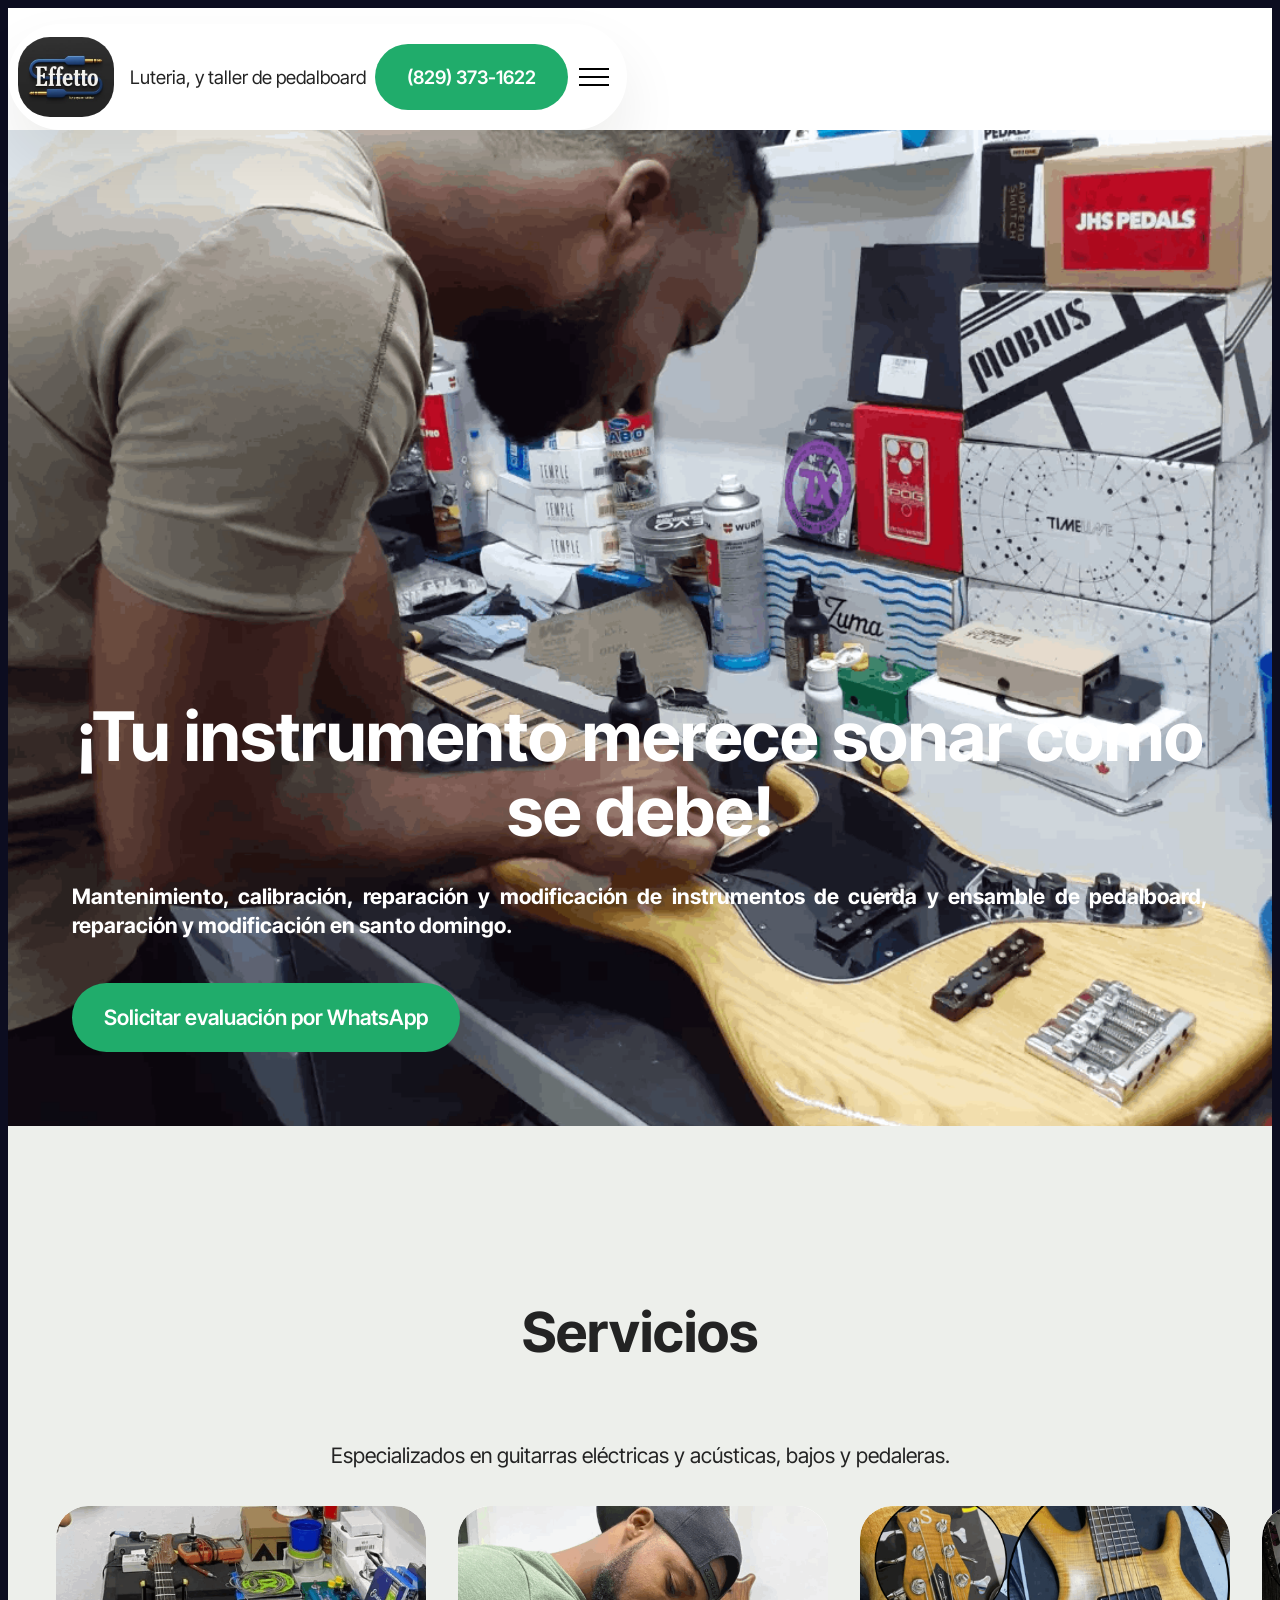
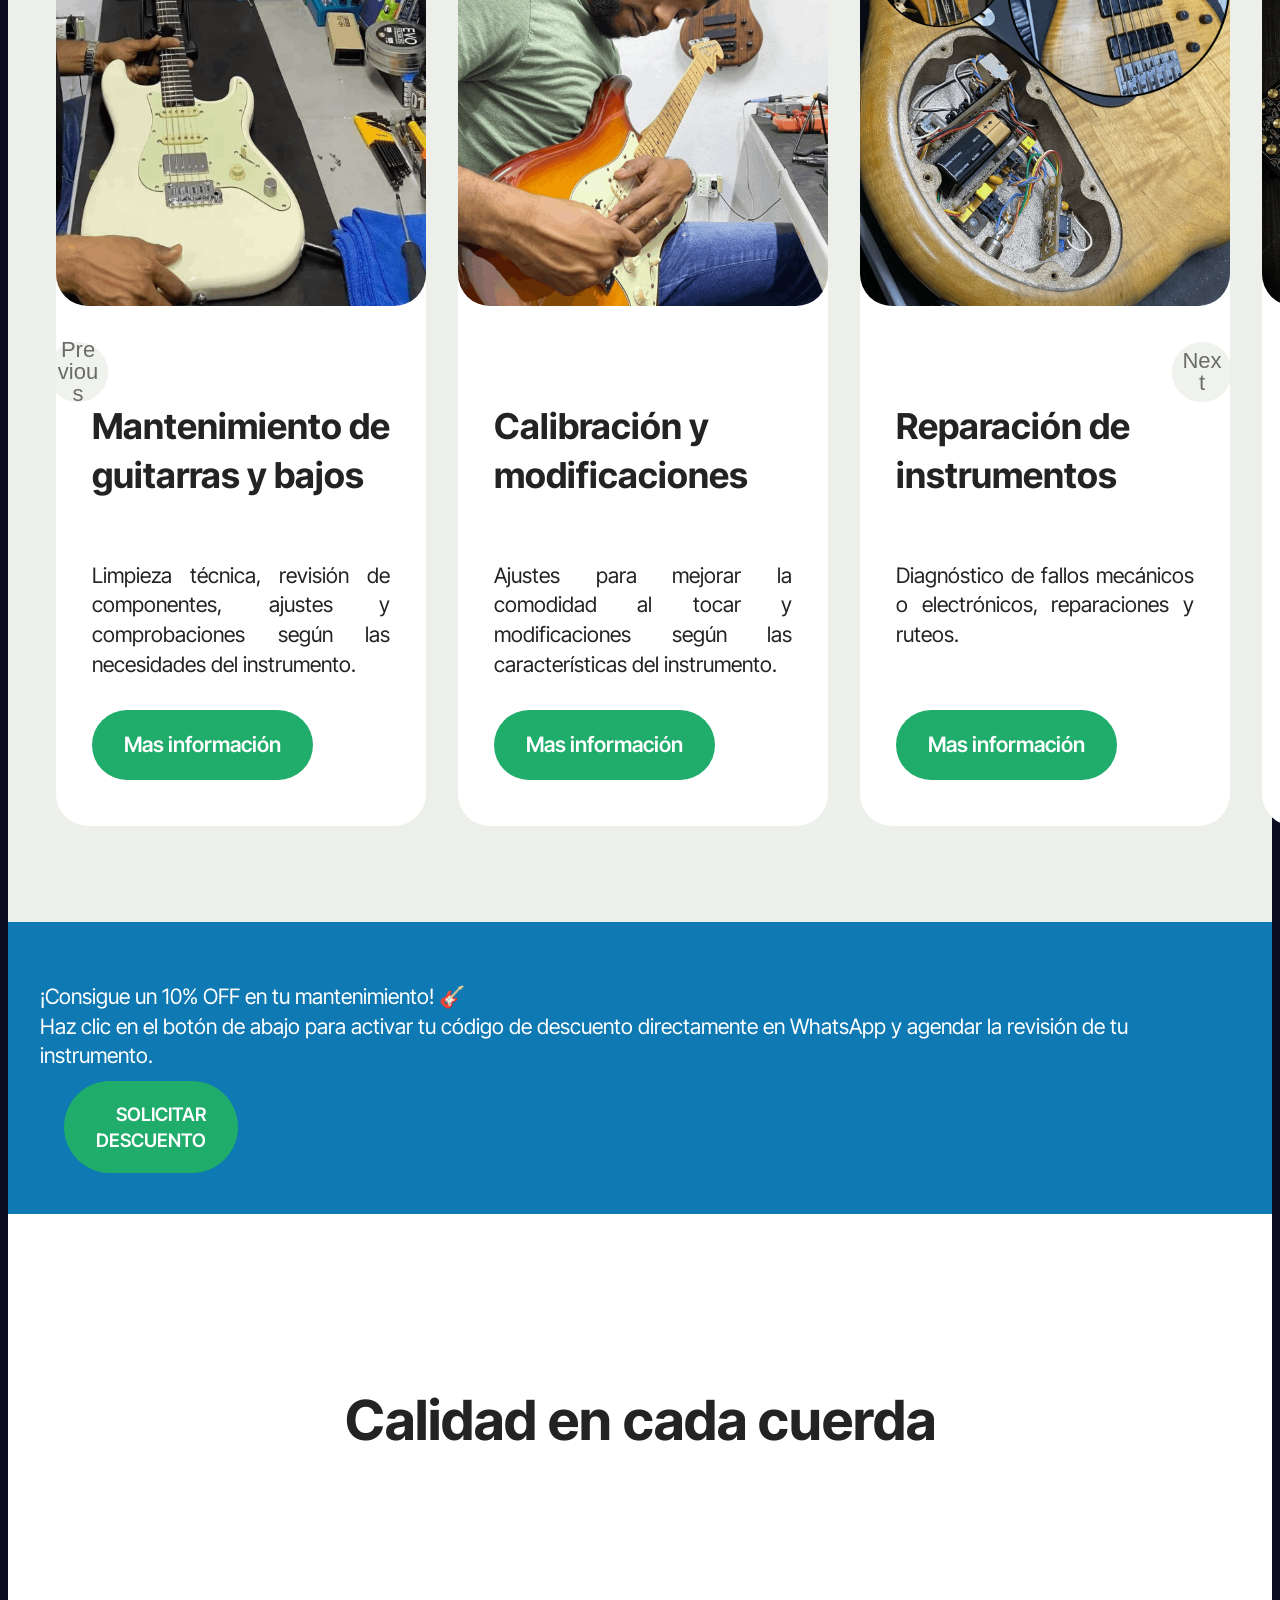
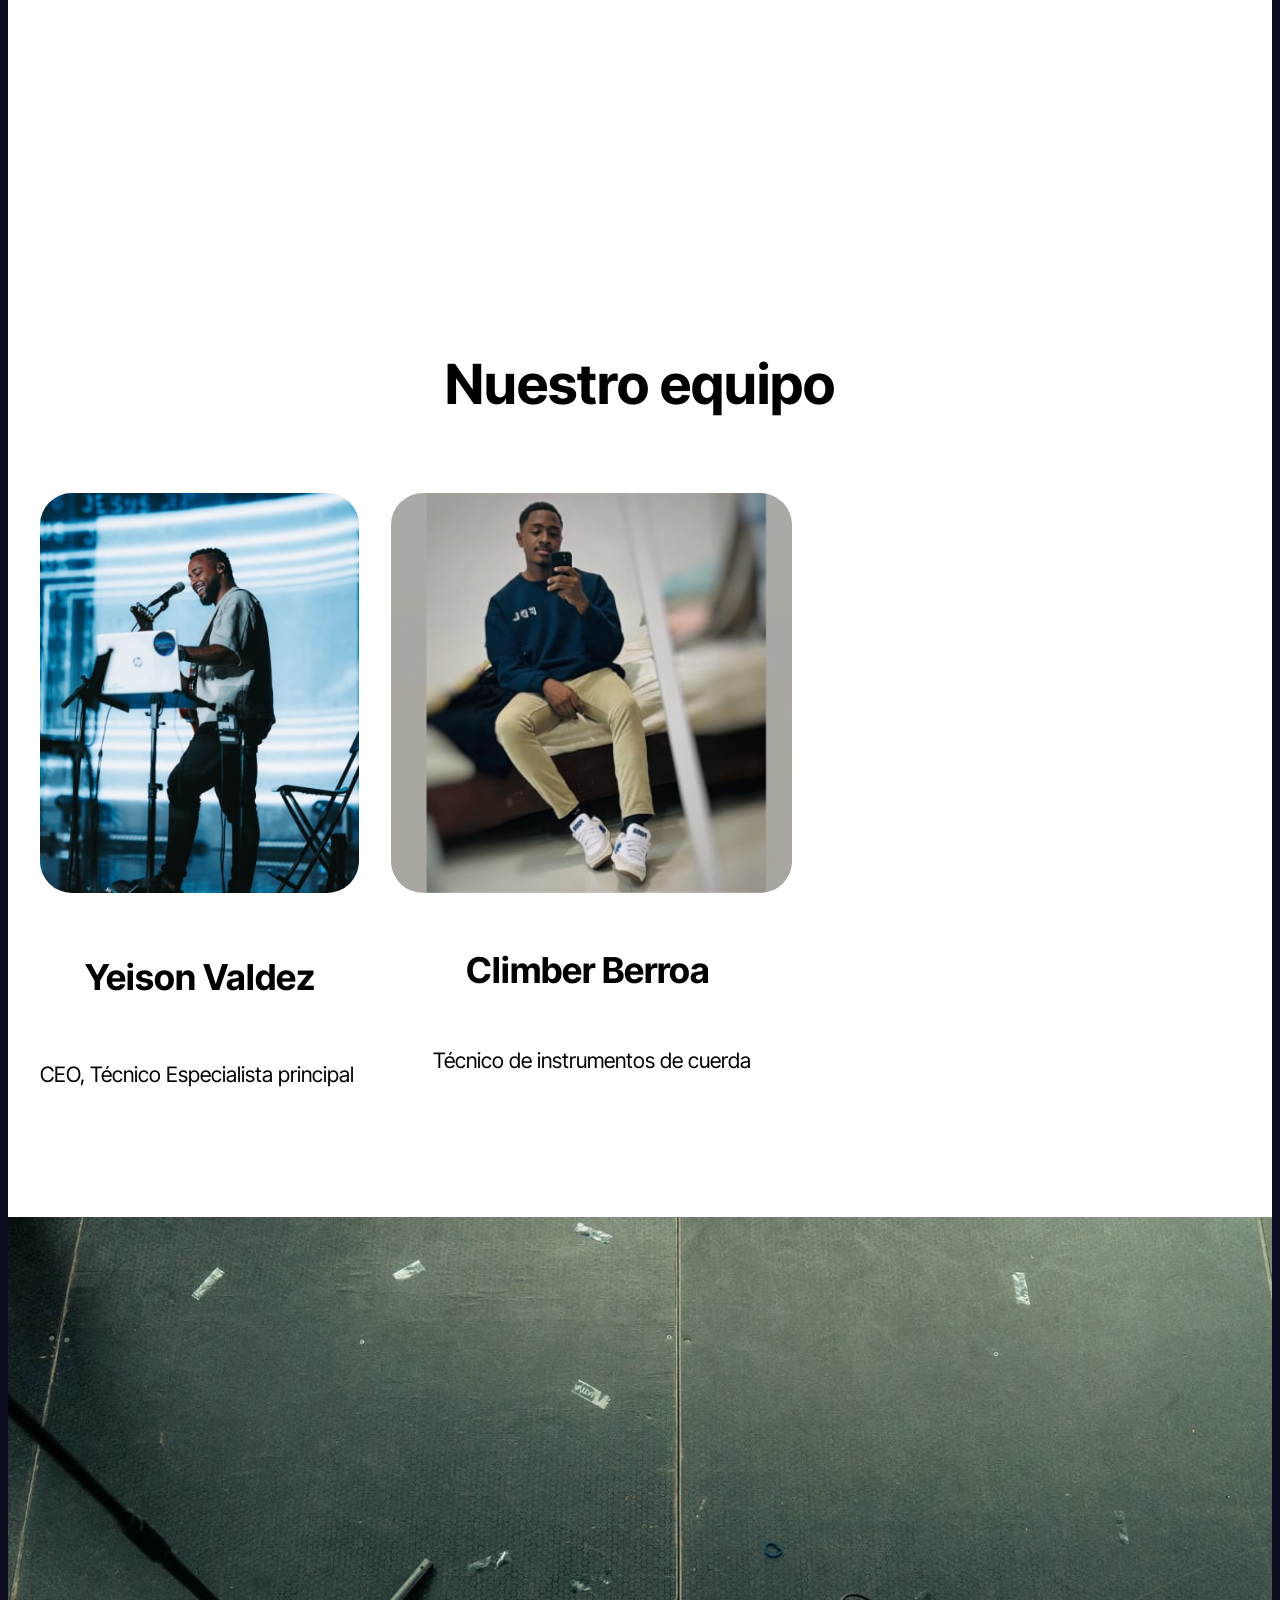
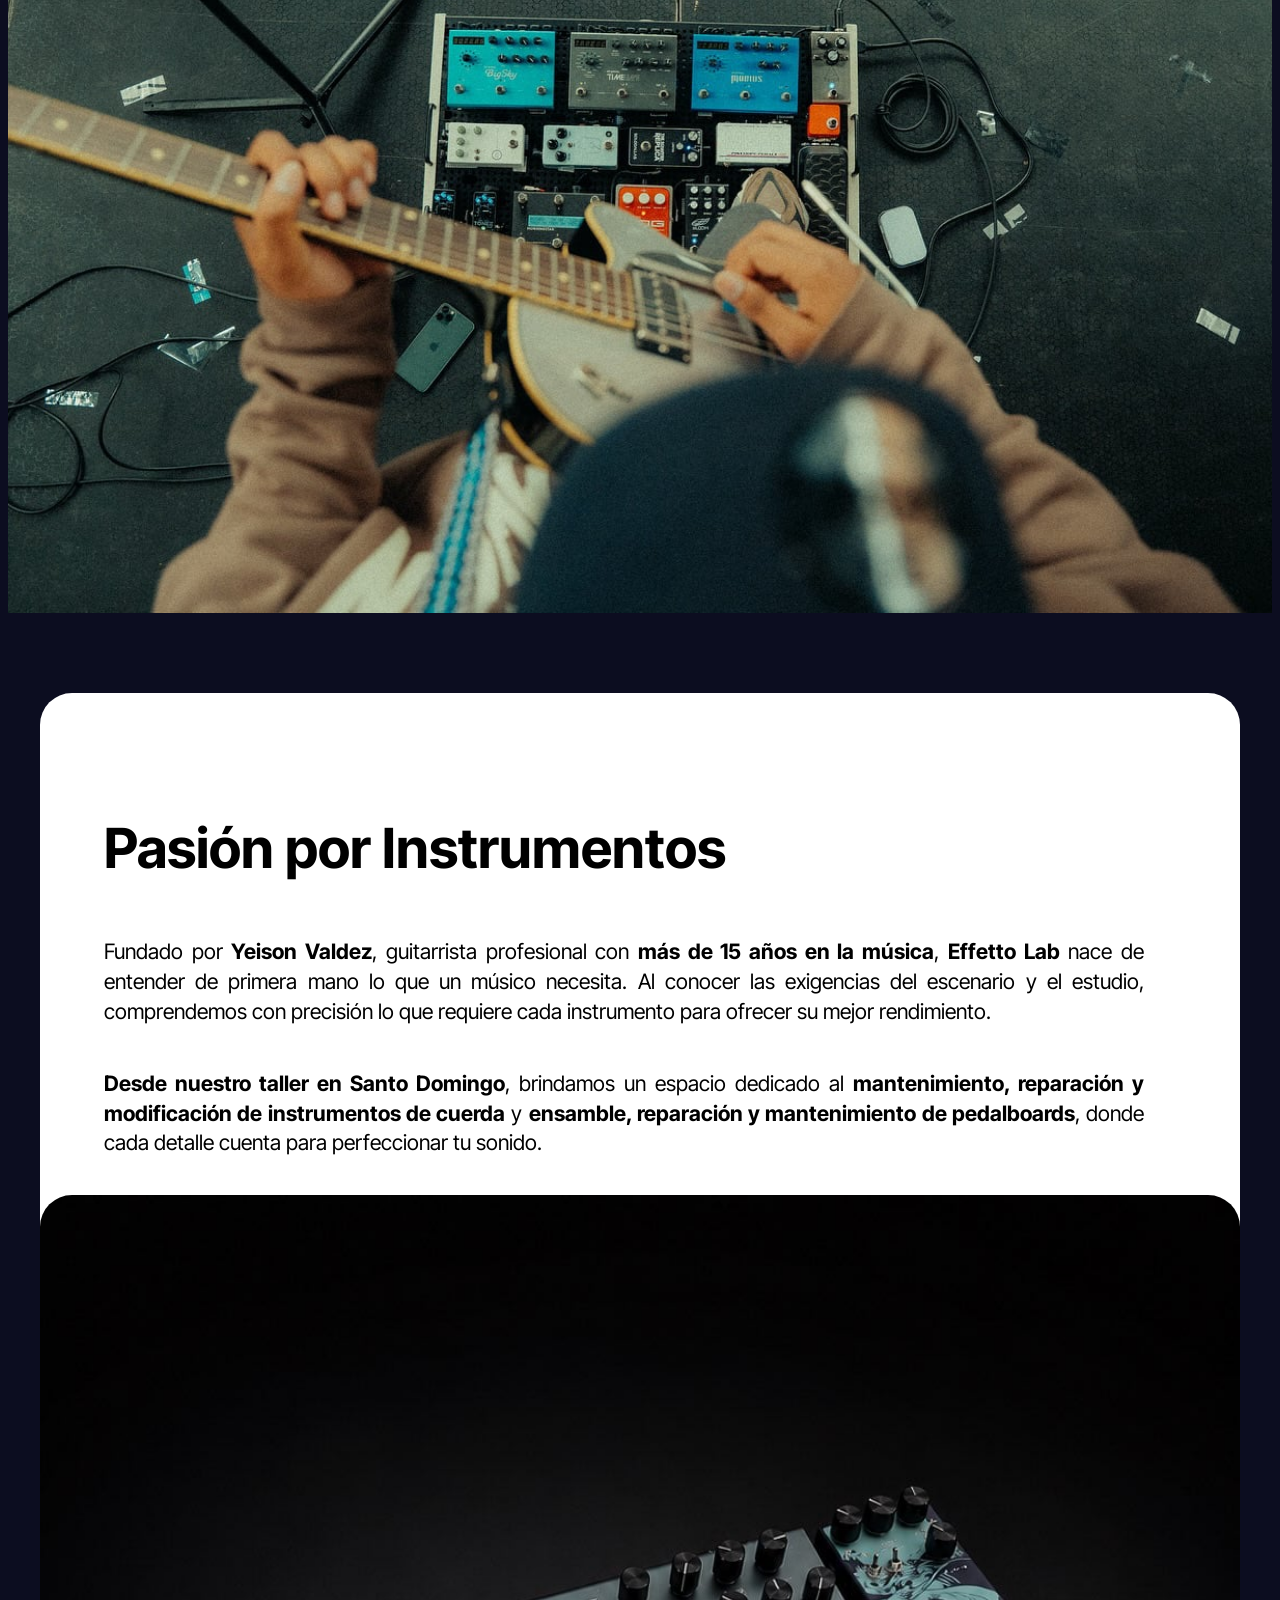
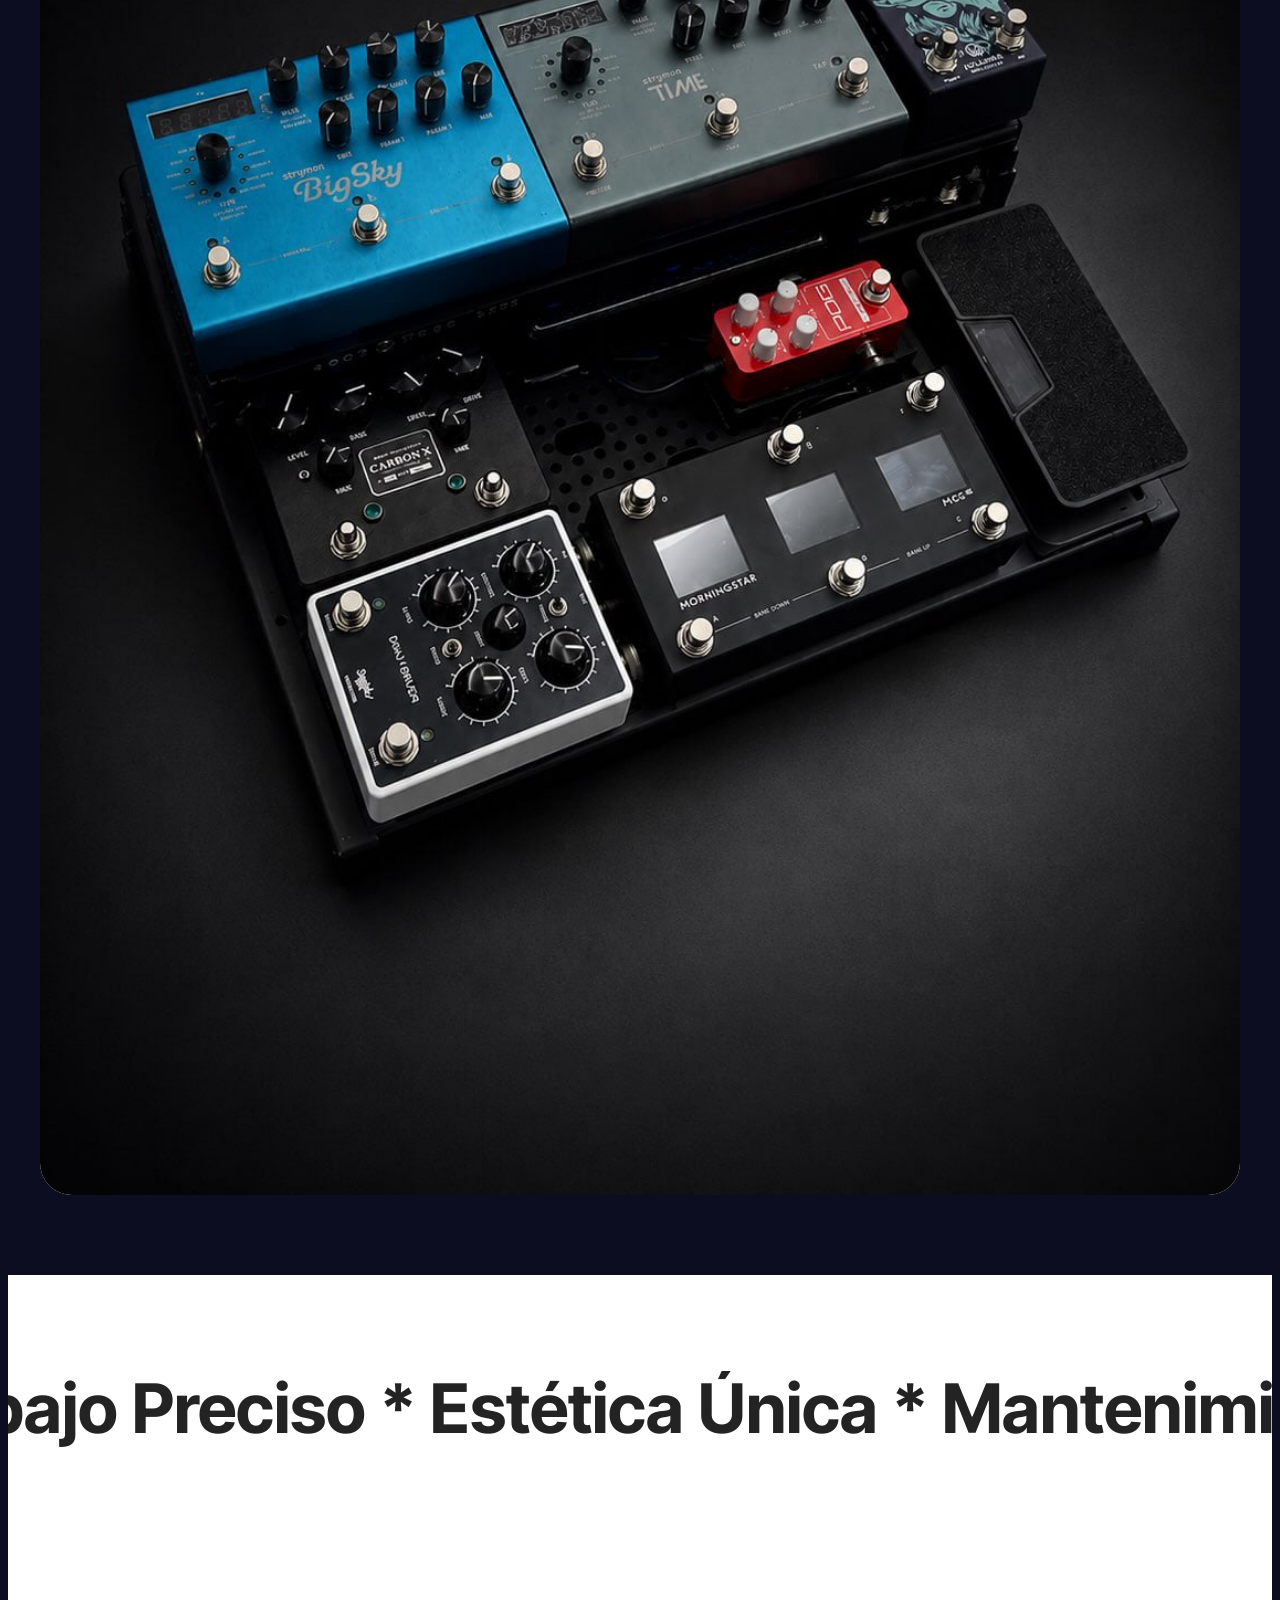
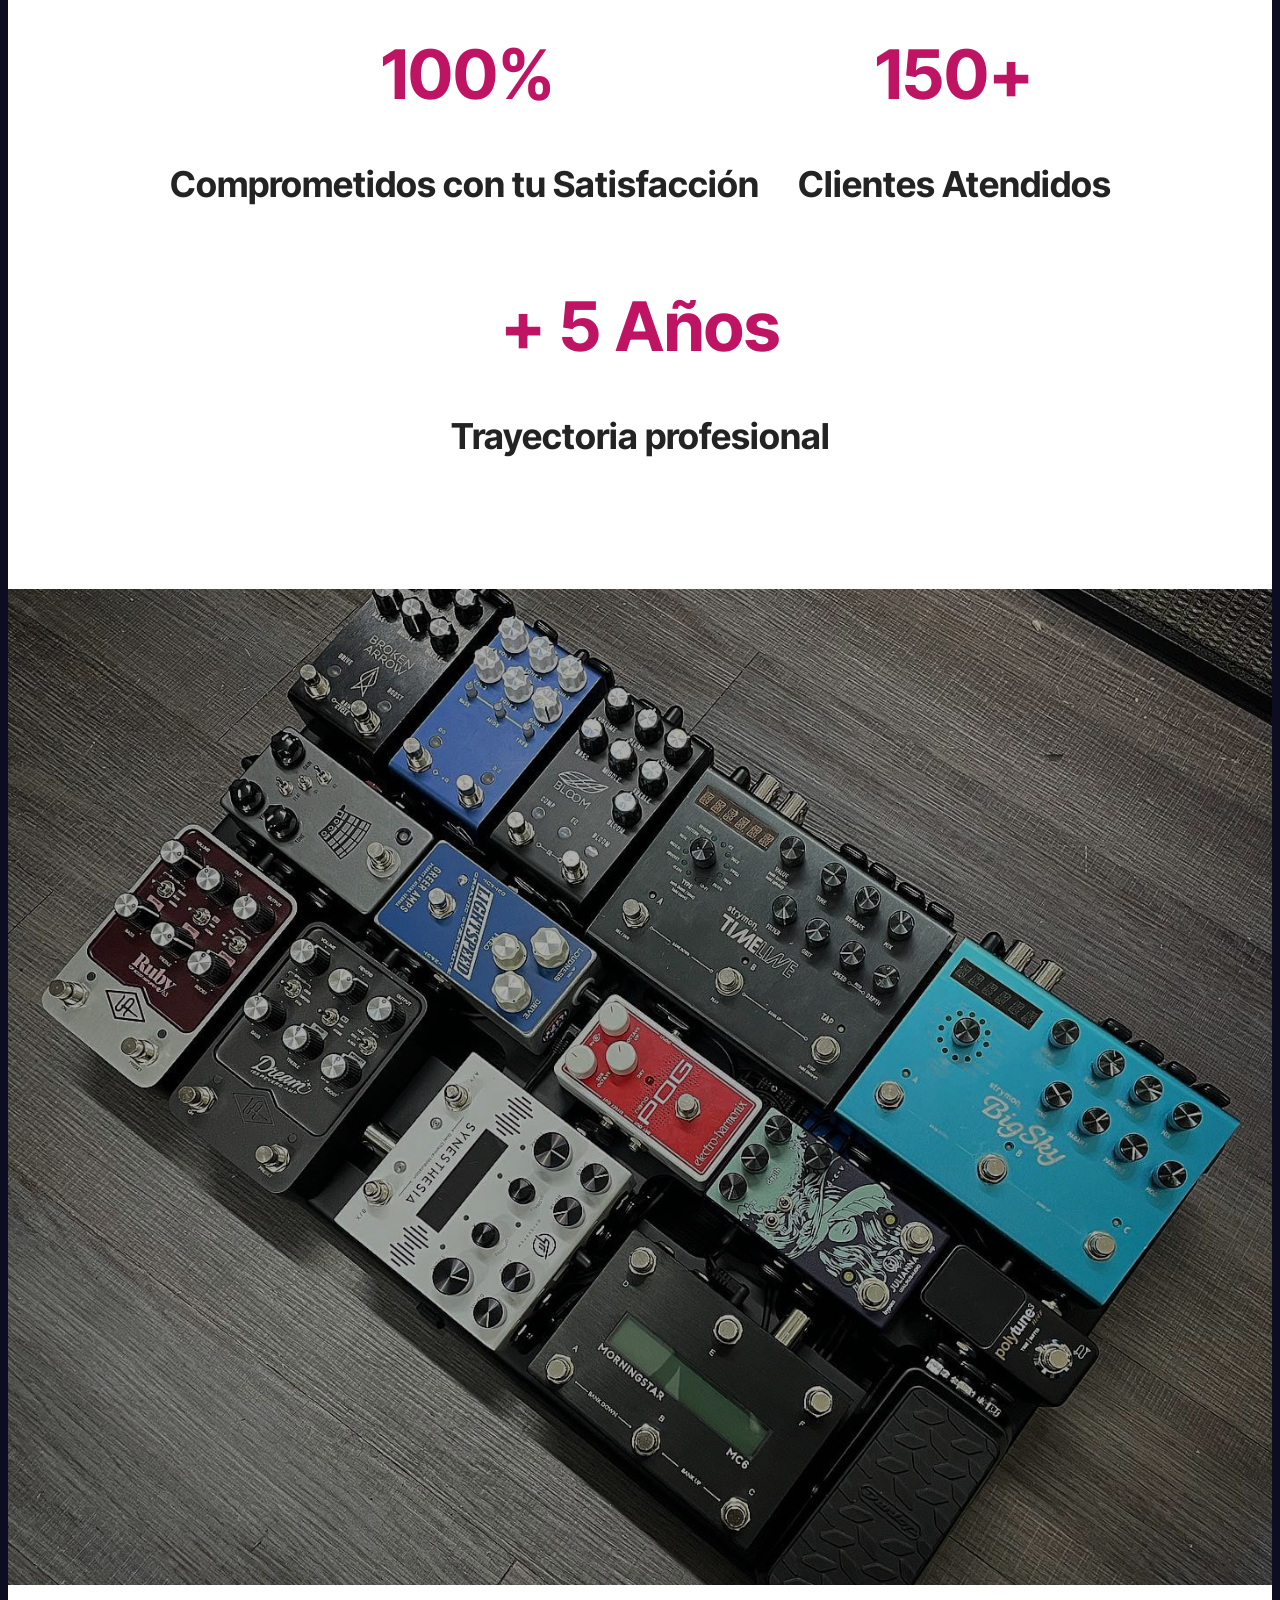
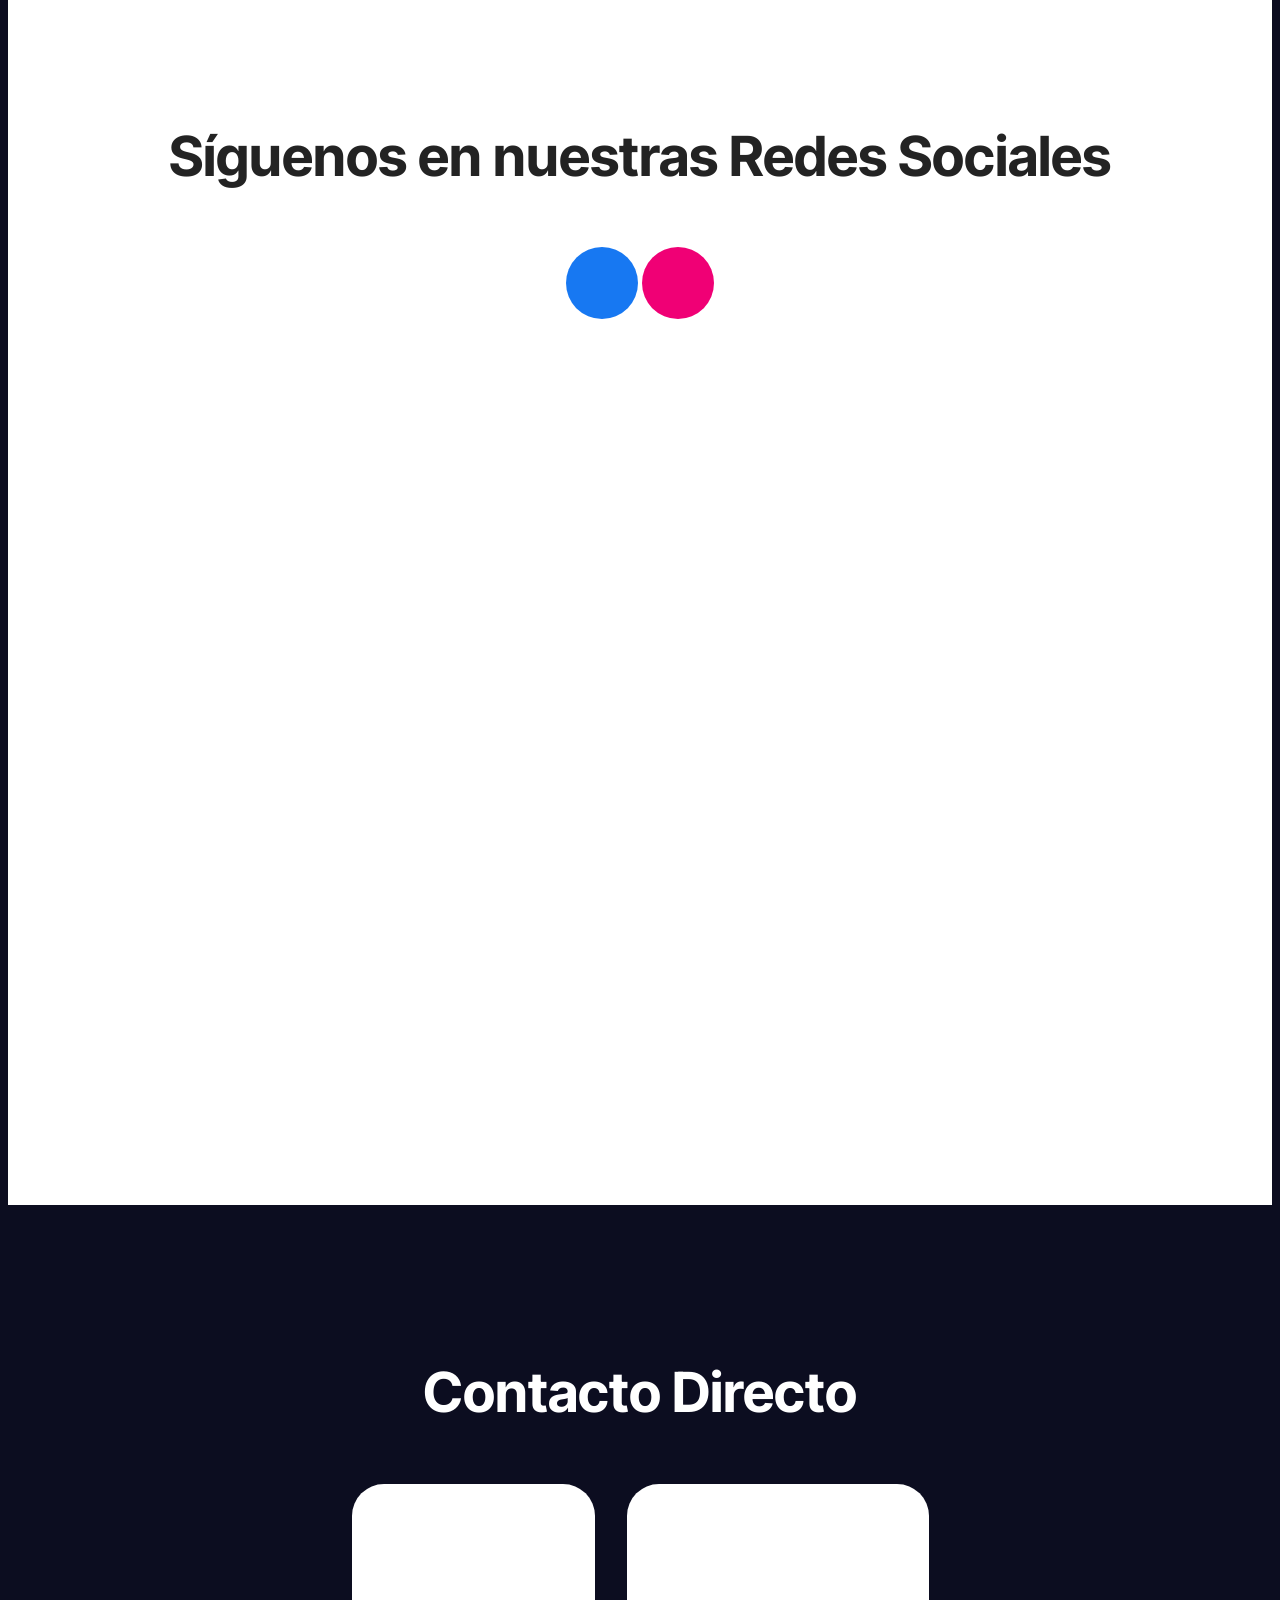
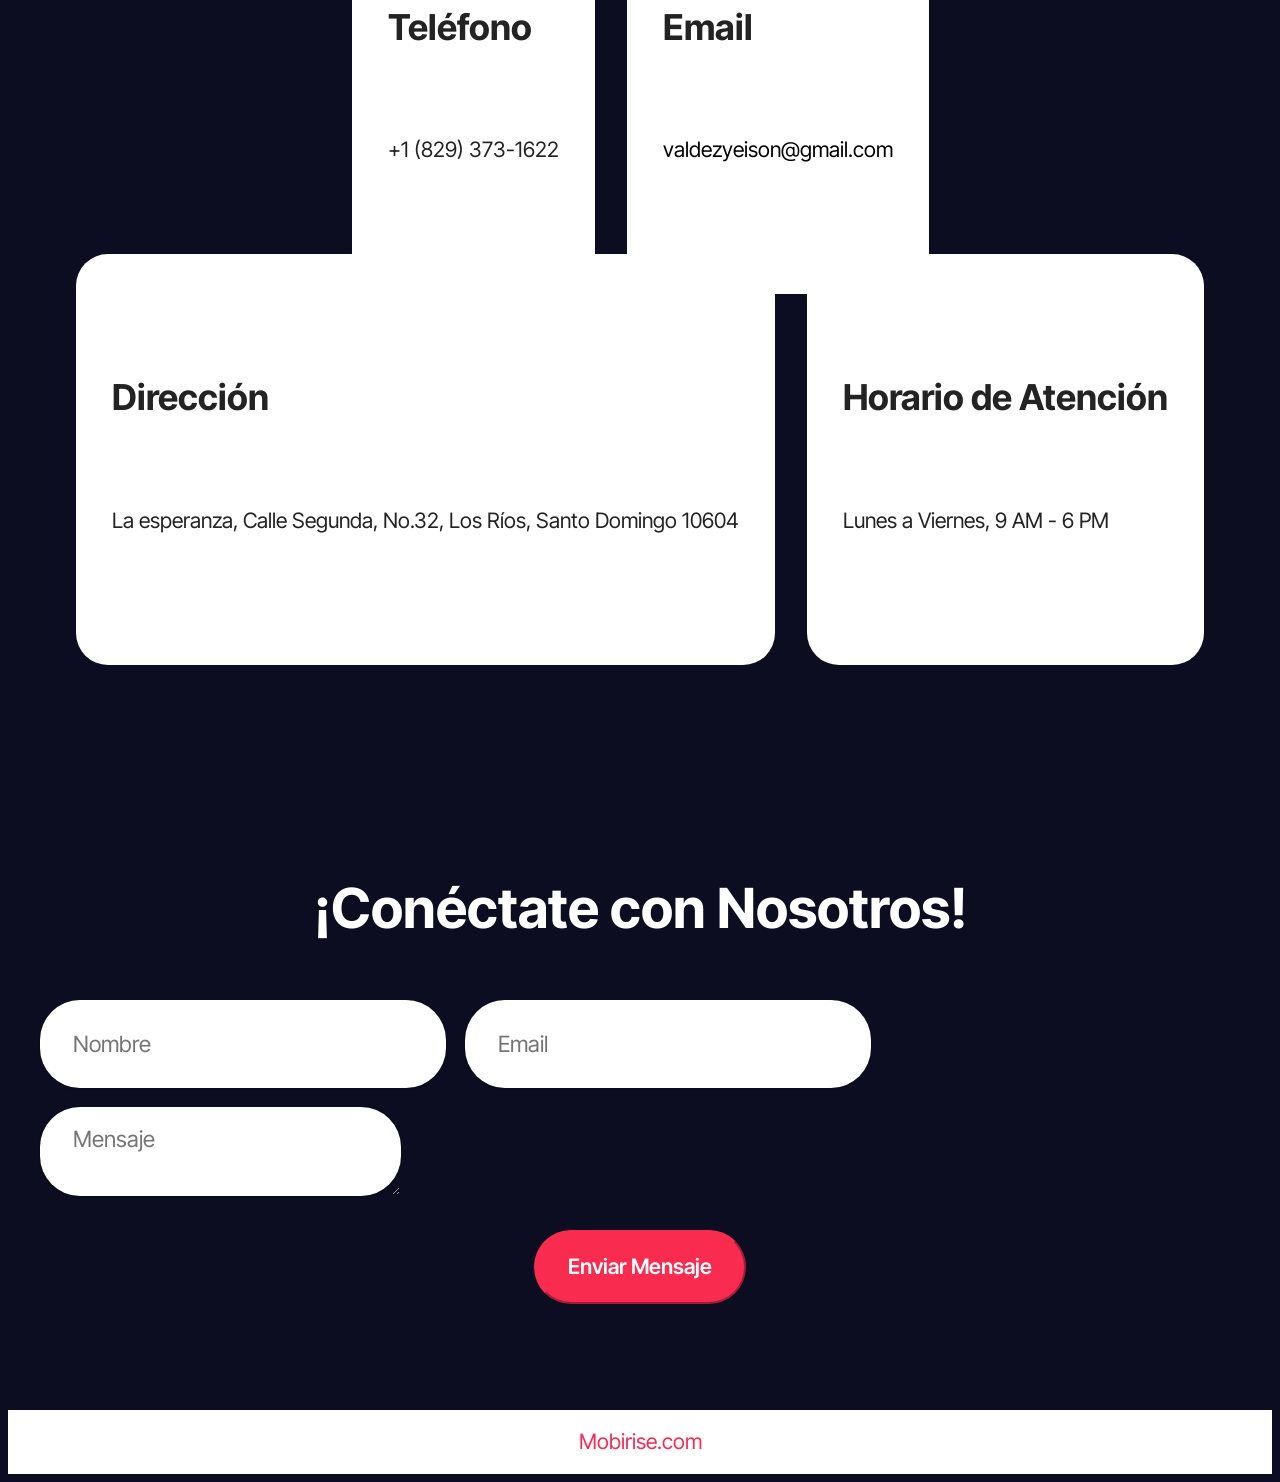
==== commit 0f1ab36d: "Update contact link to WhatsApp in index.html" ====
--- a/EFFETTOLAB/index.html
+++ b/EFFETTOLAB/index.html
@@ -107,7 +107,7 @@
 								</p>
 							</div>
 
-							<div class="mbr-section-btn item-footer mt-2"><a href="" class="btn item-btn btn-success display-7" target="_blank">Mas información</a></div>
+							<div class="mbr-section-btn item-footer mt-2"><a href="" class="btn item-btn btn-success display-7" target="_blank">Mas información</a>http://api.whatsapp.com/send?phone=18293731622</div>
 						</div>
 					</div>
 					<div class="embla__slide slider-image item" style="margin-left: 1rem; margin-right: 1rem;">
@@ -124,7 +124,7 @@
 									Ajustes para mejorar la comodidad al tocar y modificaciones según las características del instrumento.
 								</p>
 							</div>
-							<div class="mbr-section-btn item-footer mt-2"><a href="" class="btn item-btn btn-success display-7" target="_blank">Mas información</a></div>
+							<div class="mbr-section-btn item-footer mt-2"><a href="" class="btn item-btn btn-success display-7" target="_blank">Mas información</a>http://api.whatsapp.com/send?phone=18293731622</div>
 						</div>
 					</div>
 					
@@ -142,7 +142,7 @@
 									Diagnóstico de fallos mecánicos o electrónicos, reparaciones y ruteos.
 								</p>
 							</div>
-							<div class="mbr-section-btn item-footer mt-2"><a href="" class="btn item-btn btn-success display-7" target="_blank">Mas información</a></div>
+							<div class="mbr-section-btn item-footer mt-2"><a href="" class="btn item-btn btn-success display-7" target="_blank">Mas información</a>http://api.whatsapp.com/send?phone=18293731622</div>
 						</div>
 					</div><div class="embla__slide slider-image item" style="margin-left: 1rem; margin-right: 1rem;">
 						<div class="slide-content">
@@ -158,7 +158,7 @@
 									Ensamble, mantenimiento y reparación de pedalboards y pedales de efectos.
 								</p>
 							</div>
-							<div class="mbr-section-btn item-footer mt-2"><a href="" class="btn item-btn btn-success display-7" target="_blank">Mas información</a></div>
+							<div class="mbr-section-btn item-footer mt-2"><a href="" class="btn item-btn btn-success display-7" target="_blank">Mas información</a>http://api.whatsapp.com/send?phone=18293731622</div>
 						</div>
 					</div>
 					
@@ -535,4 +535,4 @@
   
   
 </body>
-</html>+</html>
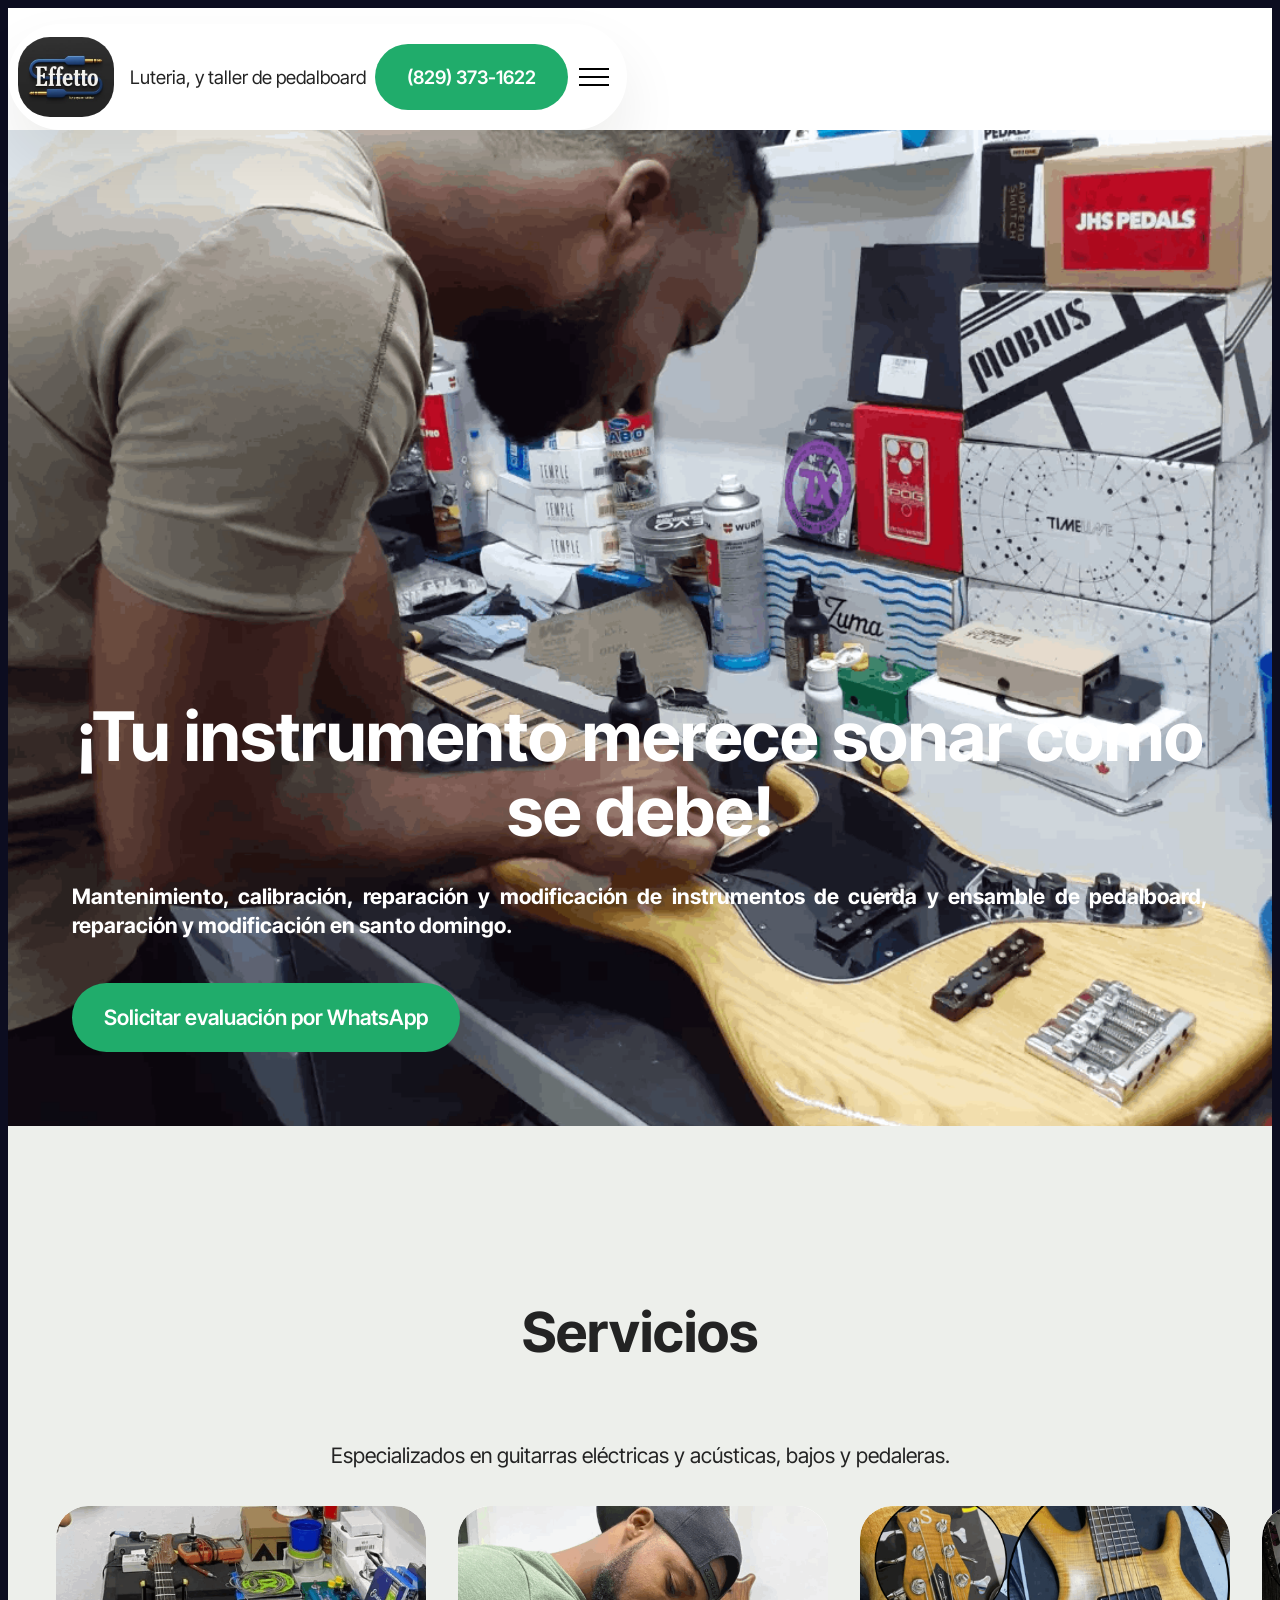
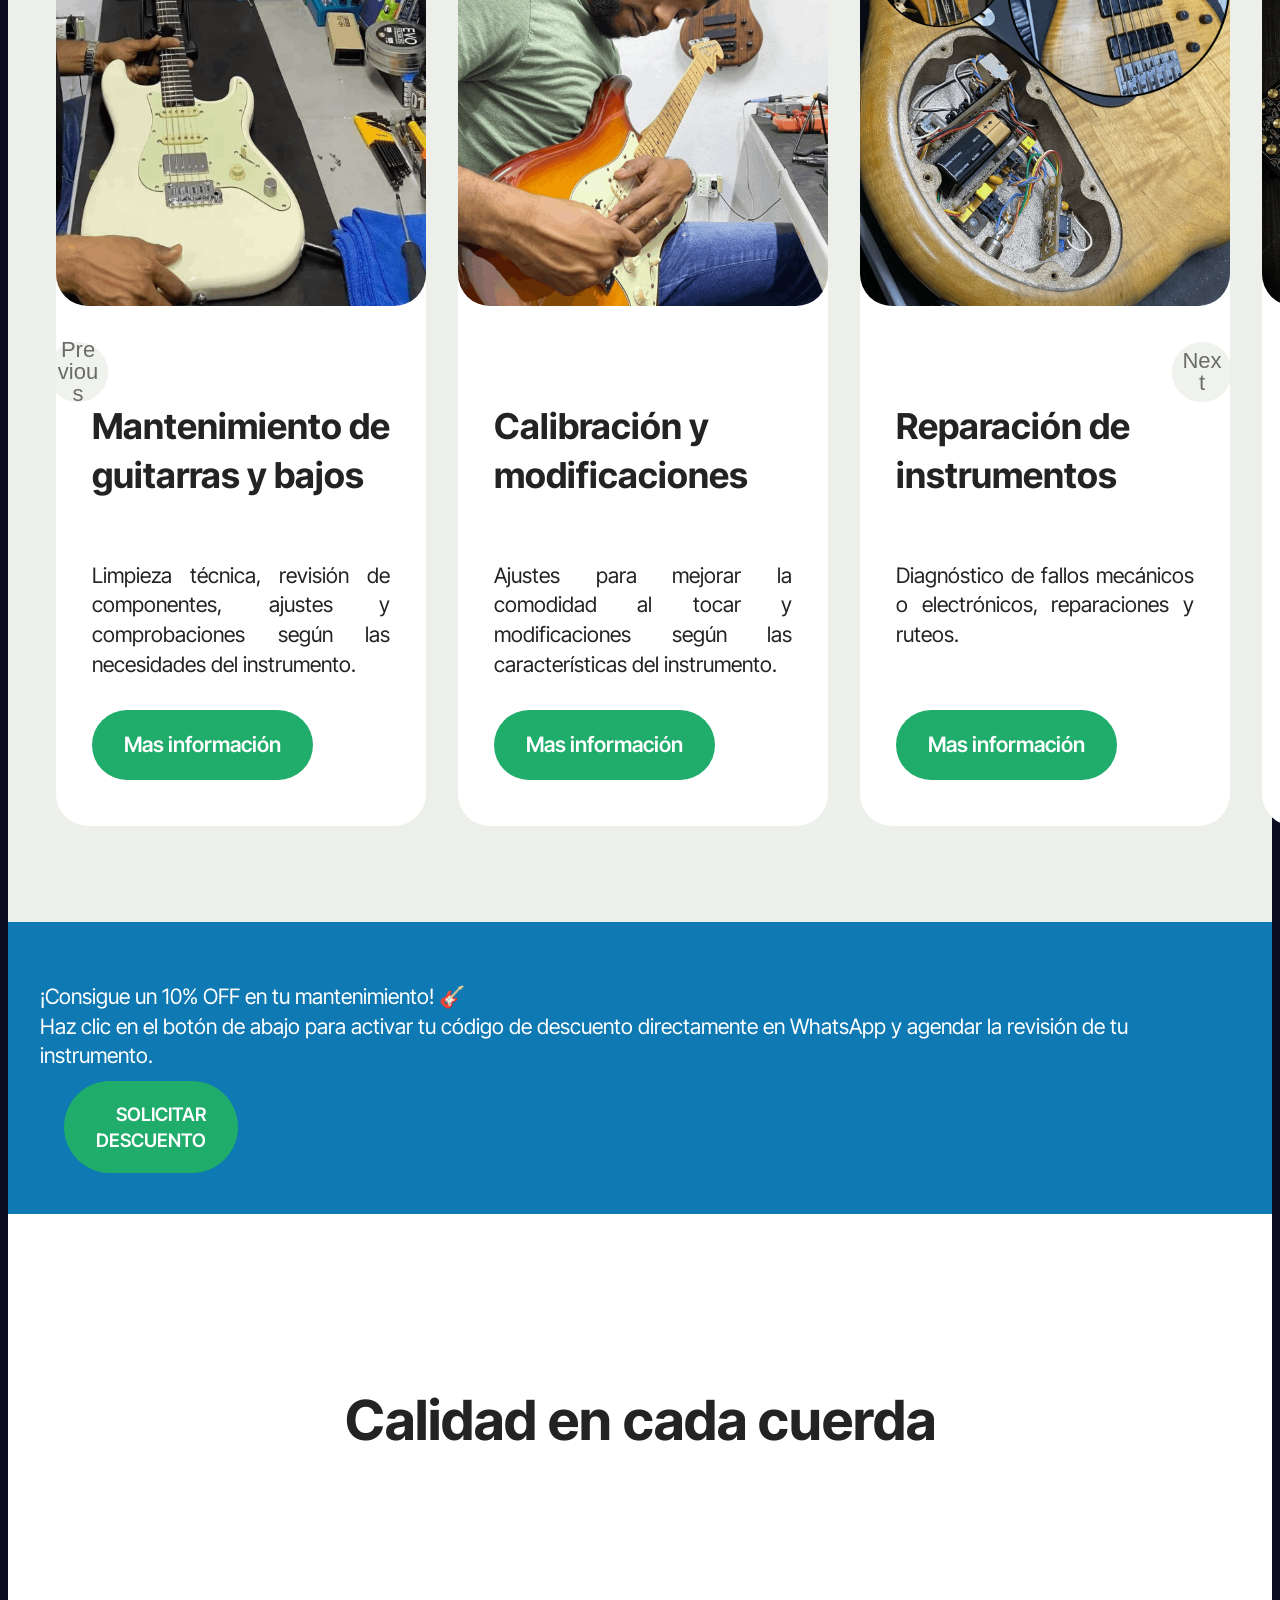
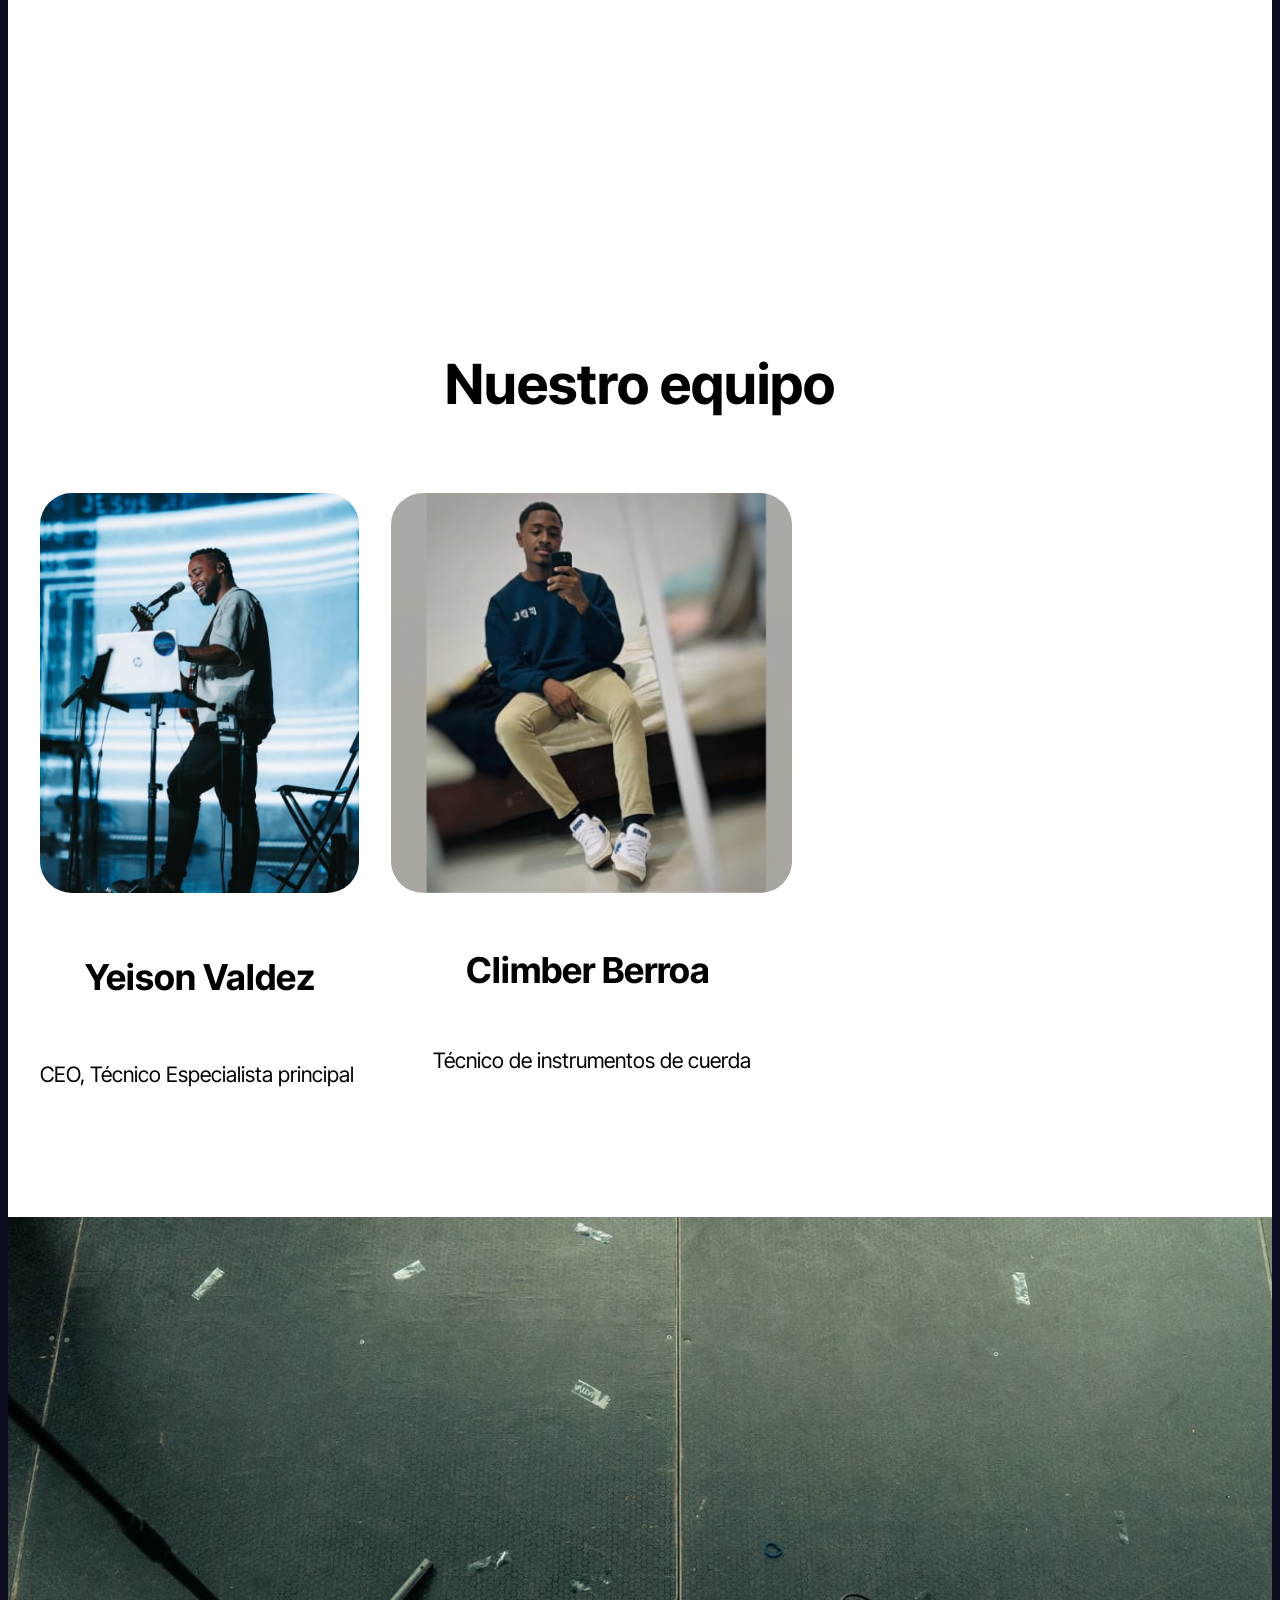
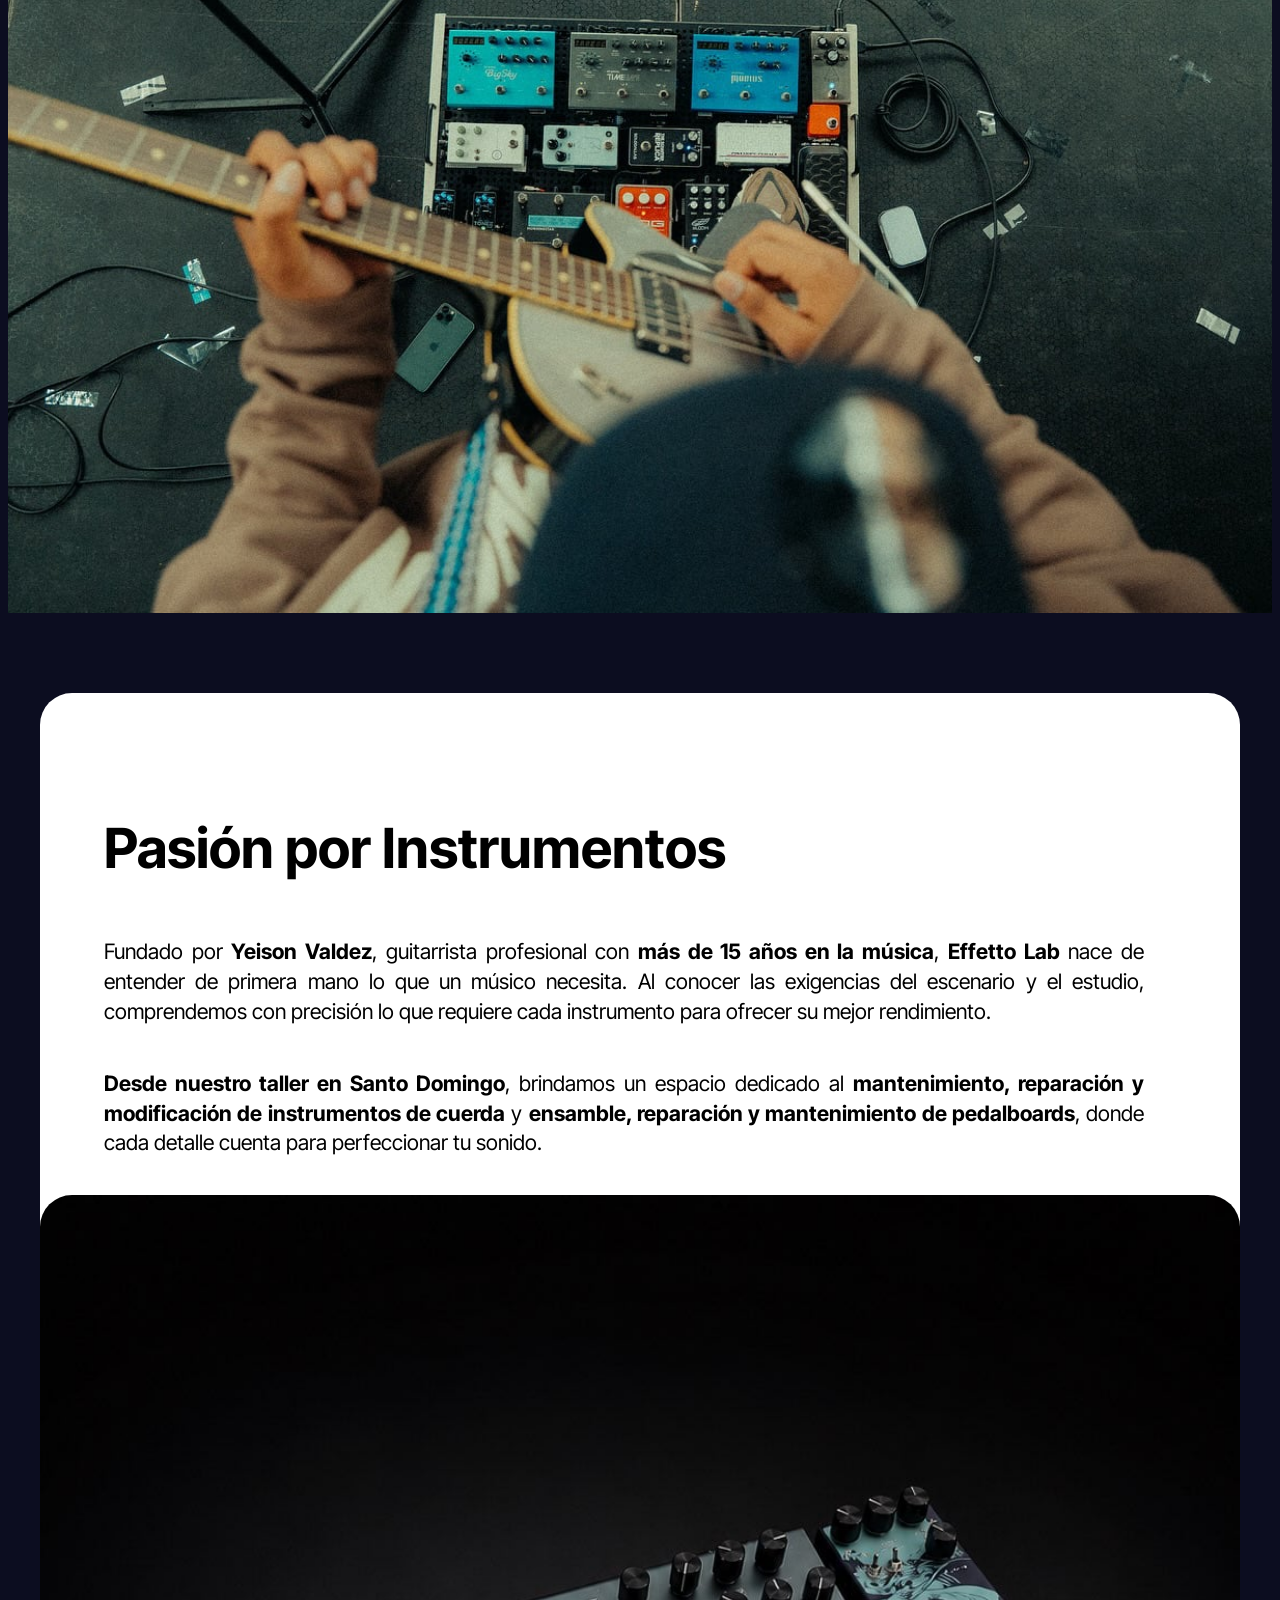
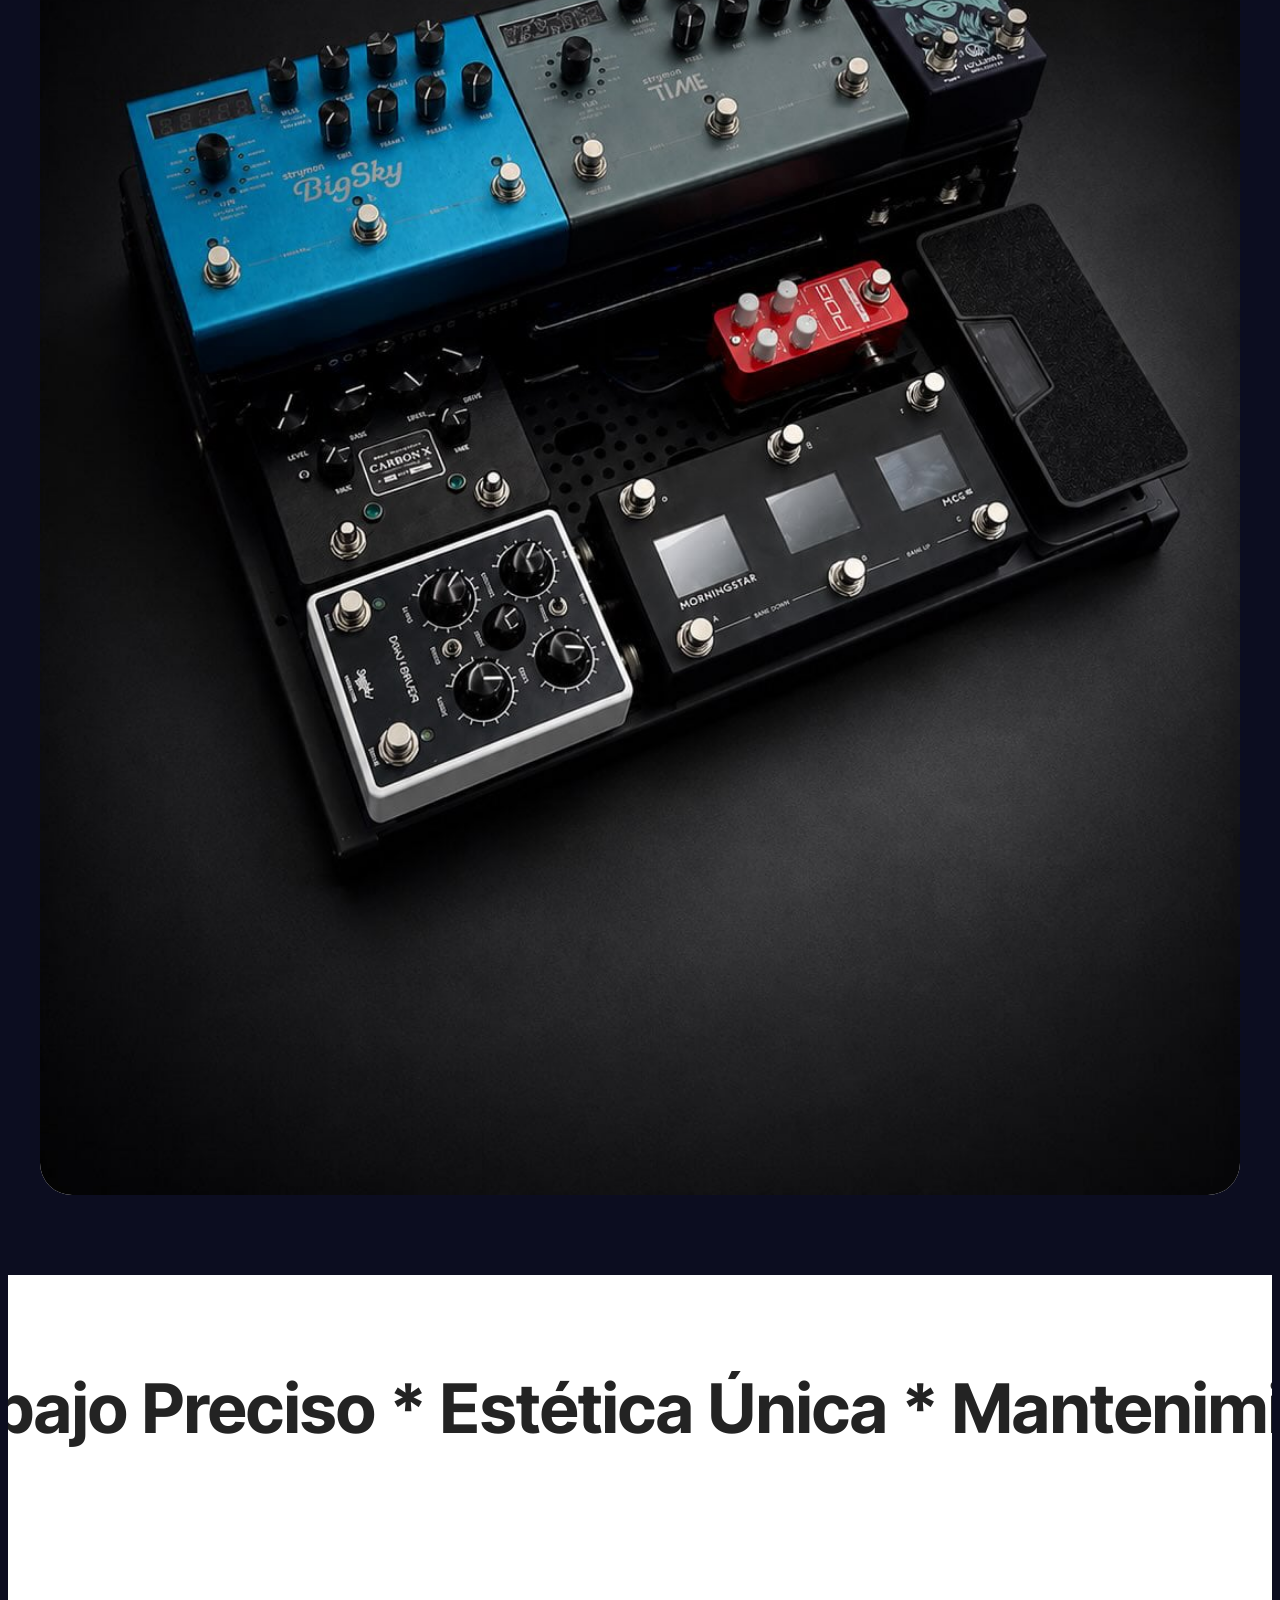
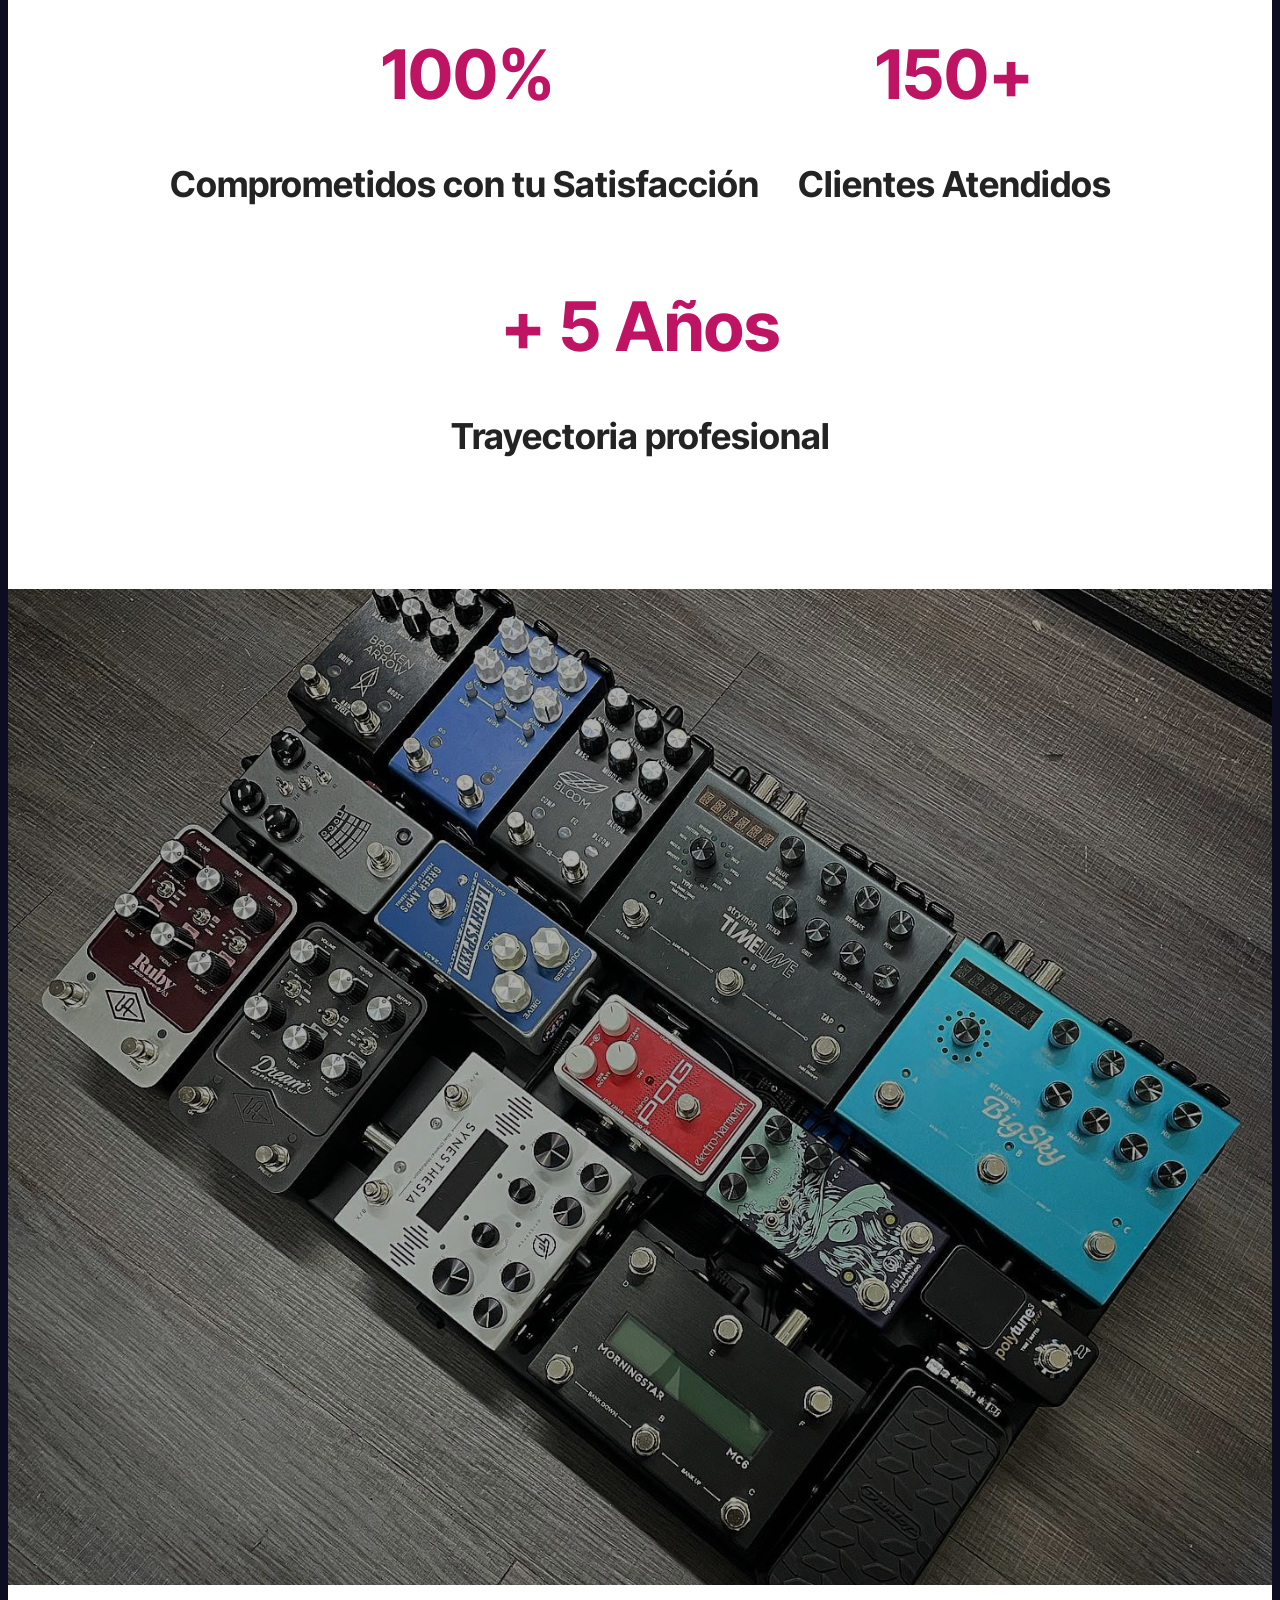
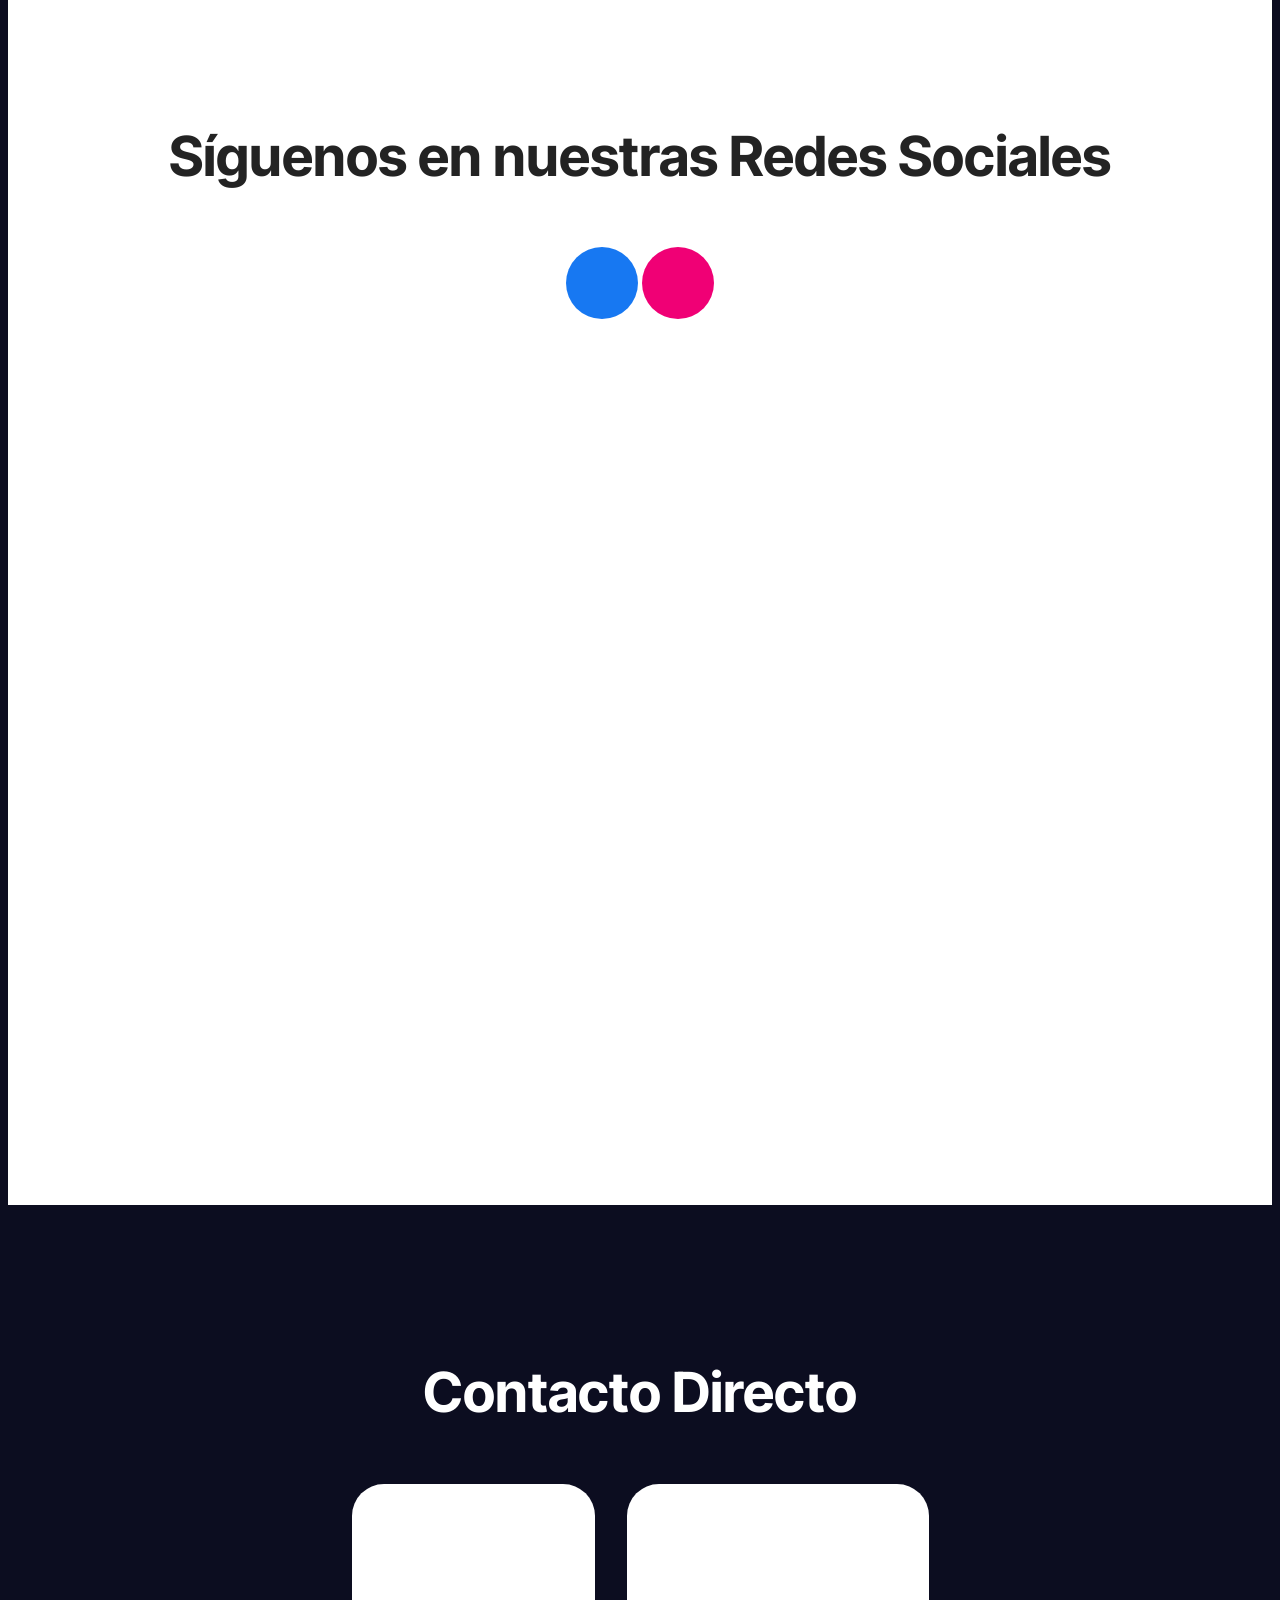
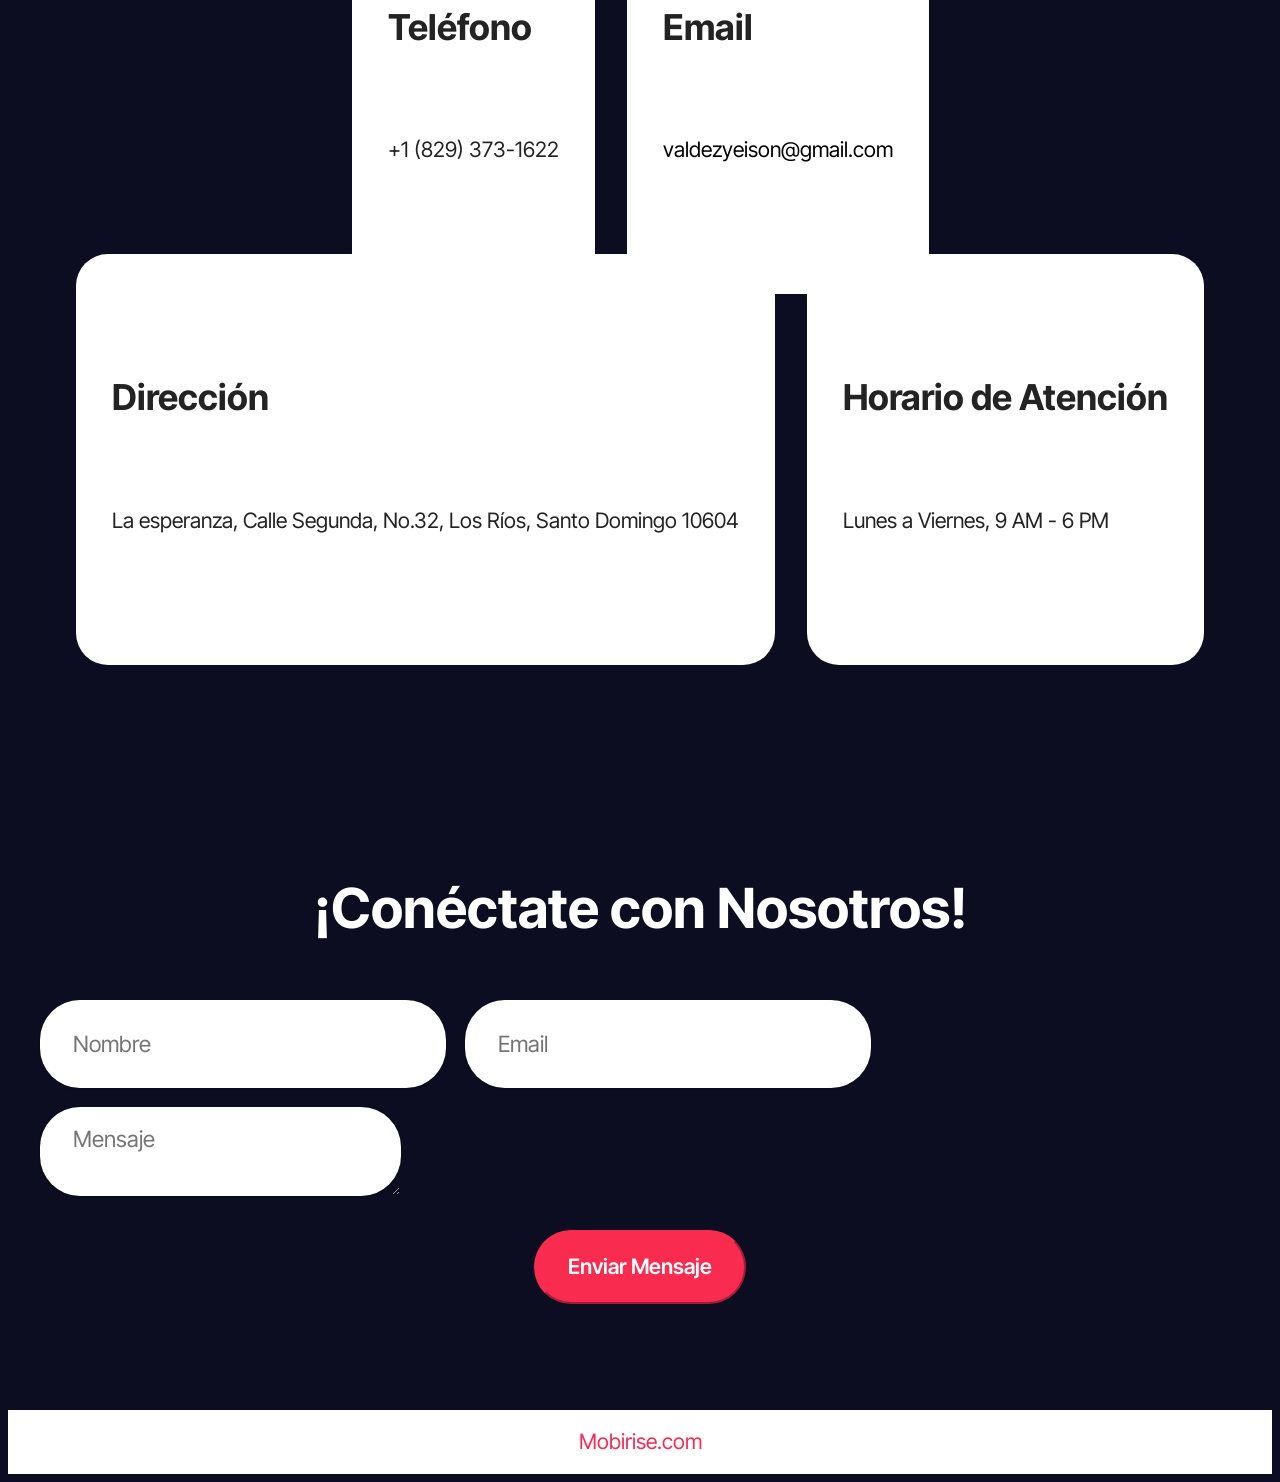
==== commit 16852462: "Fix WhatsApp link in index.html" ====
--- a/EFFETTOLAB/index.html
+++ b/EFFETTOLAB/index.html
@@ -107,7 +107,7 @@
 								</p>
 							</div>
 
-							<div class="mbr-section-btn item-footer mt-2"><a href="" class="btn item-btn btn-success display-7" target="_blank">Mas información</a>http://api.whatsapp.com/send?phone=18293731622</div>
+							<div class="mbr-section-btn item-footer mt-2"><a href="http://api.whatsapp.com/send?phone=18293731622" class="btn item-btn btn-success display-7" target="_blank">Mas información</a>http://api.whatsapp.com/send?phone=18293731622</div>
 						</div>
 					</div>
 					<div class="embla__slide slider-image item" style="margin-left: 1rem; margin-right: 1rem;">
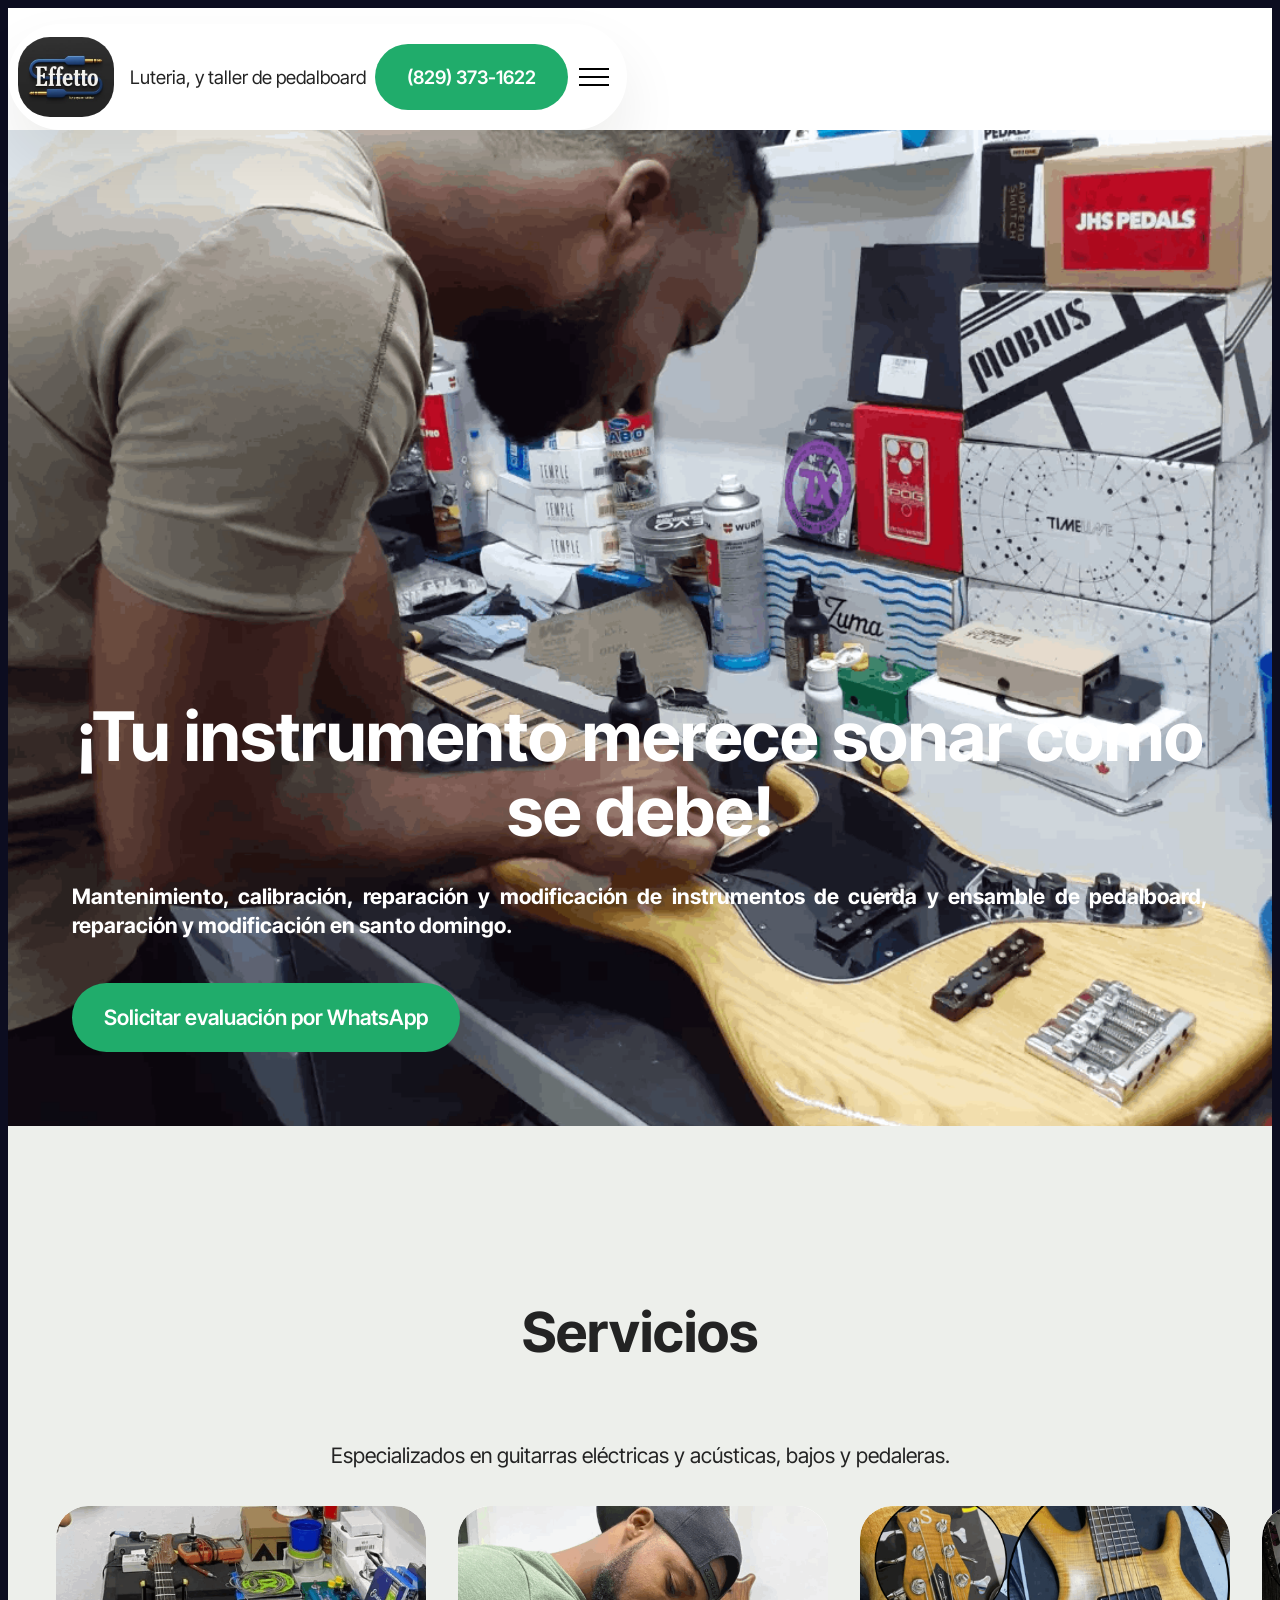
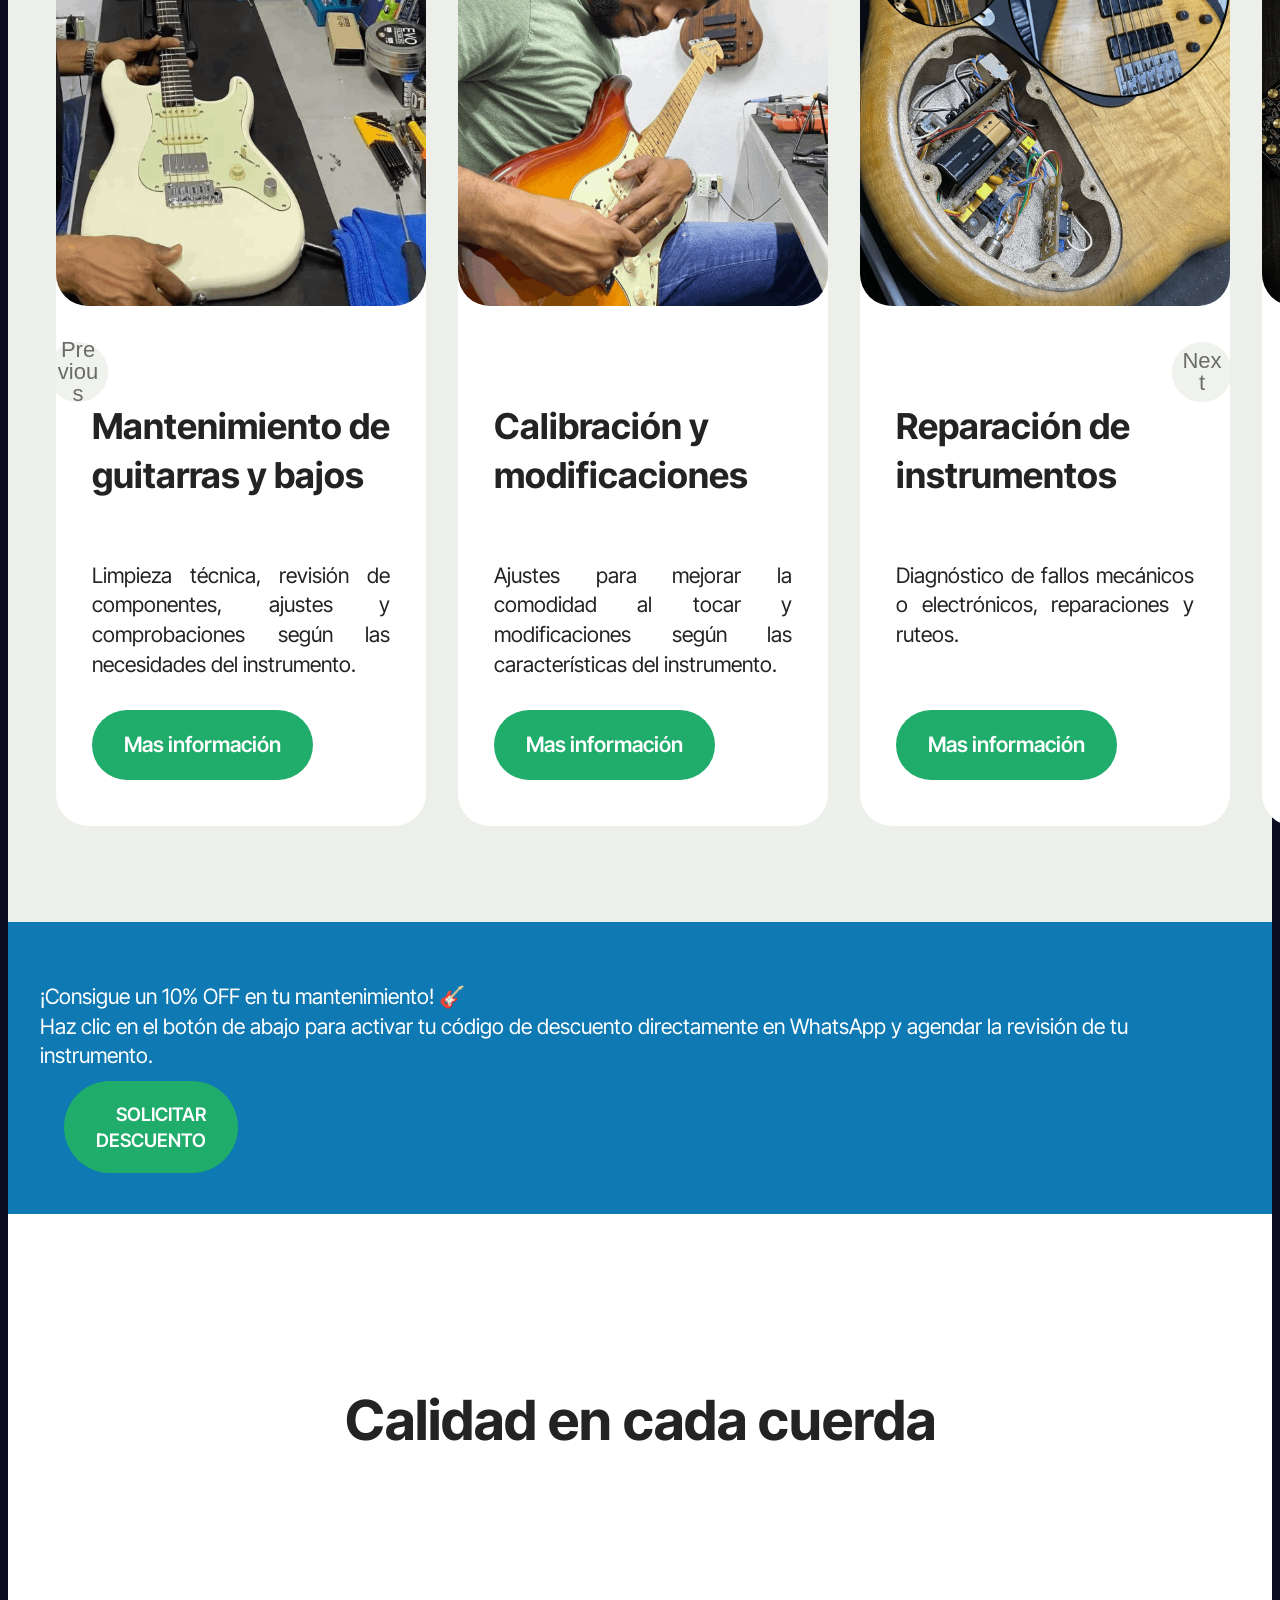
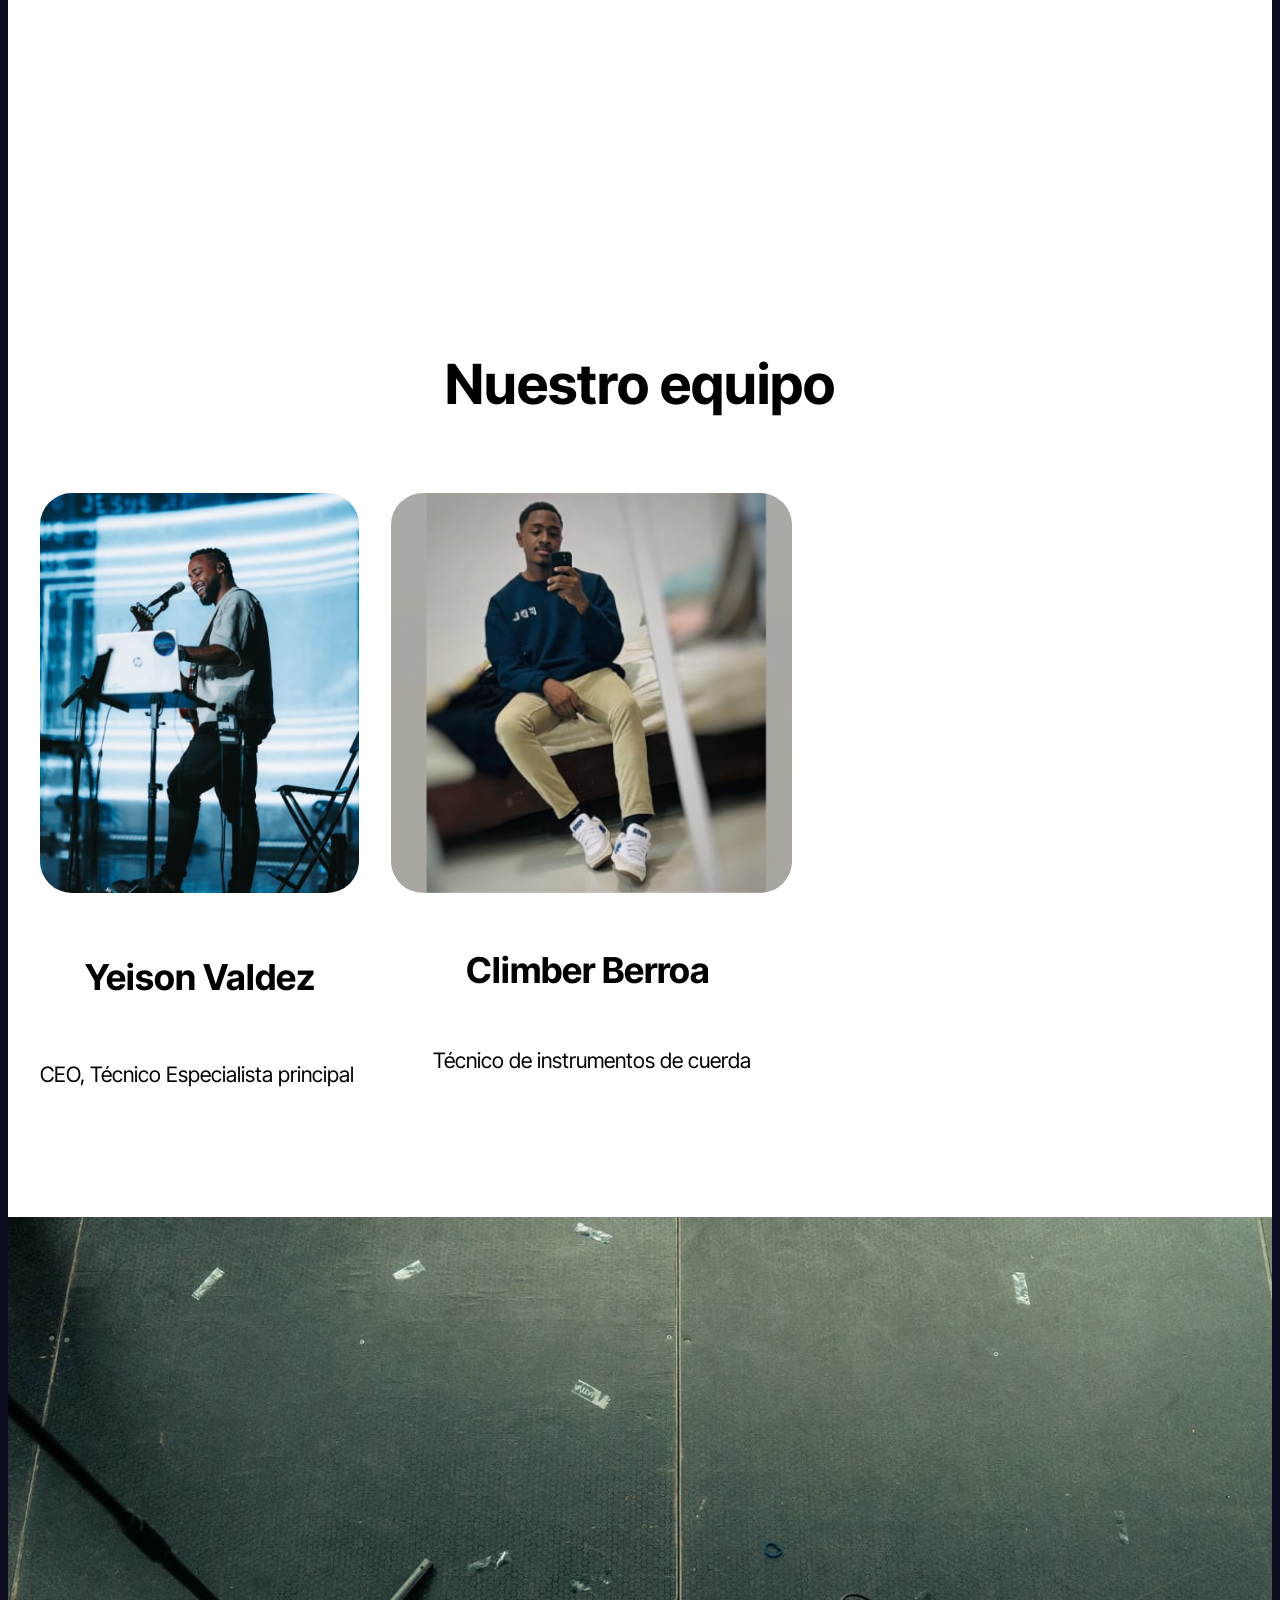
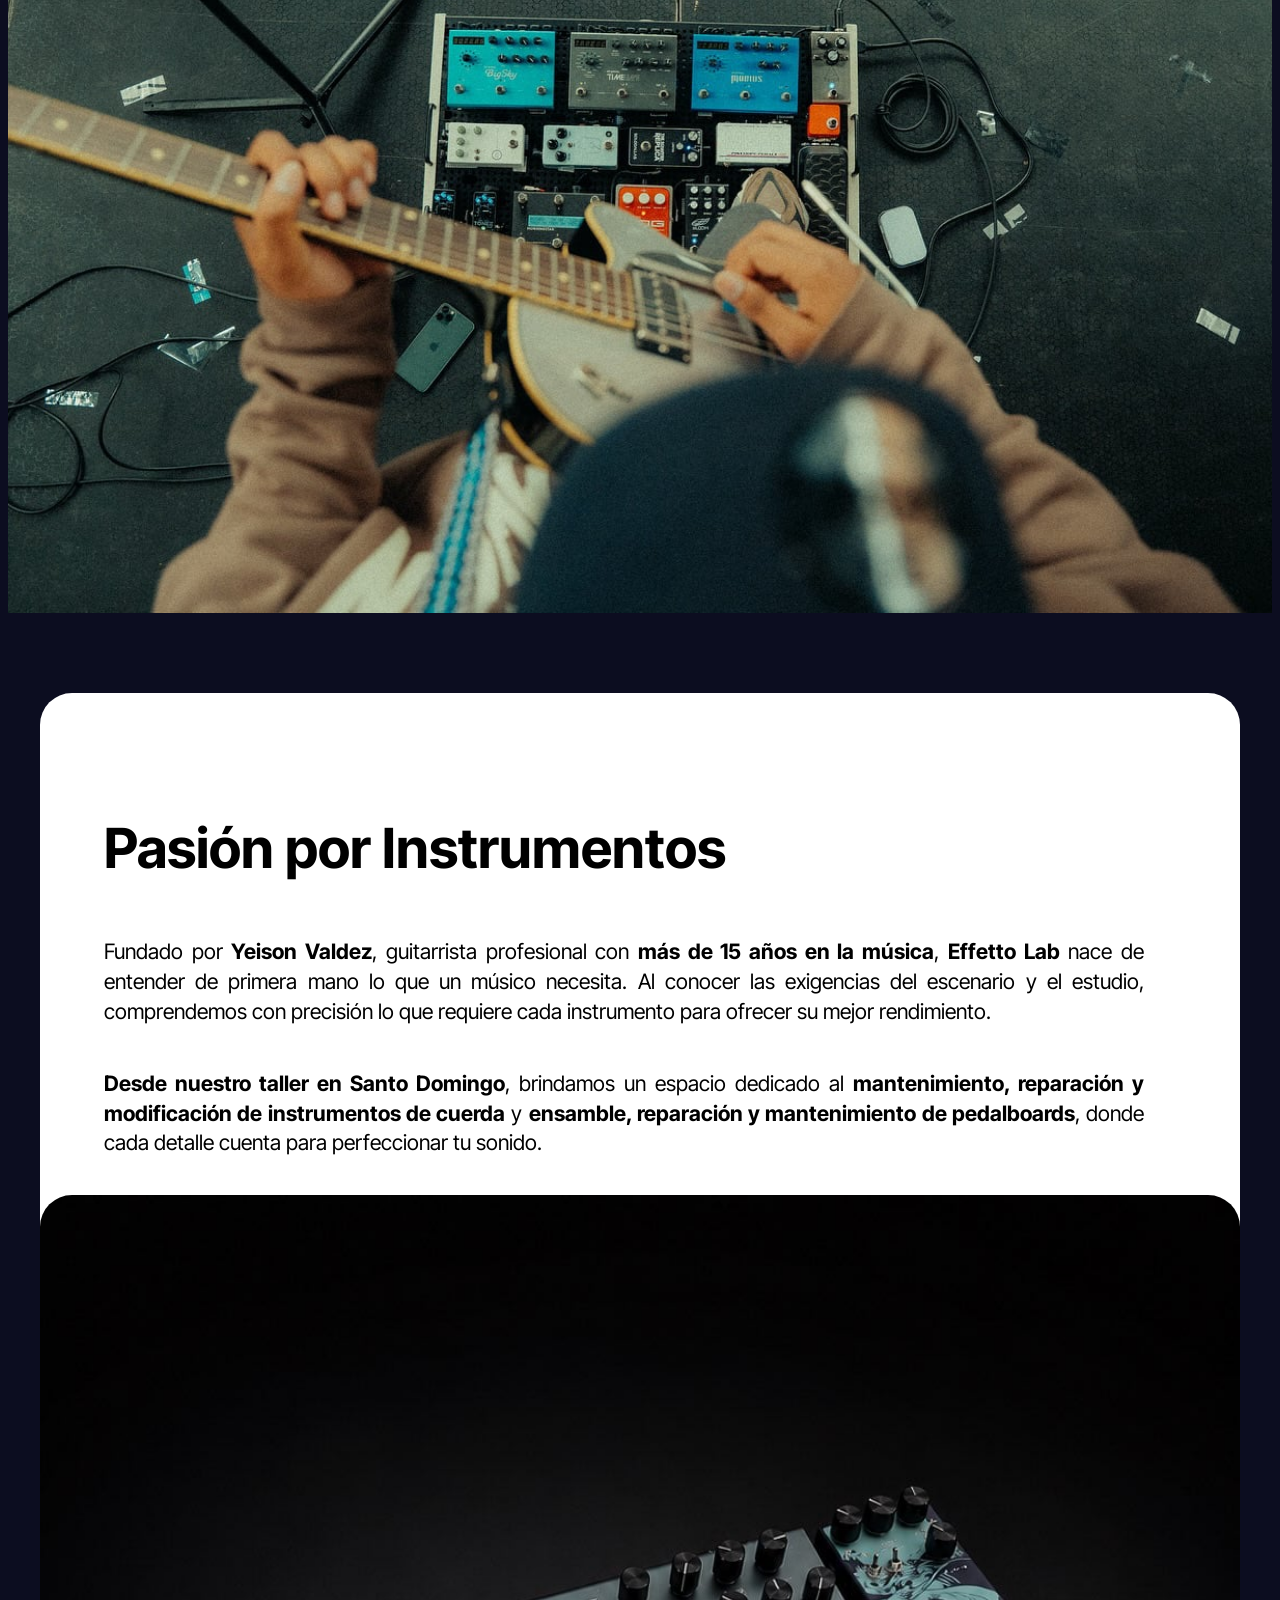
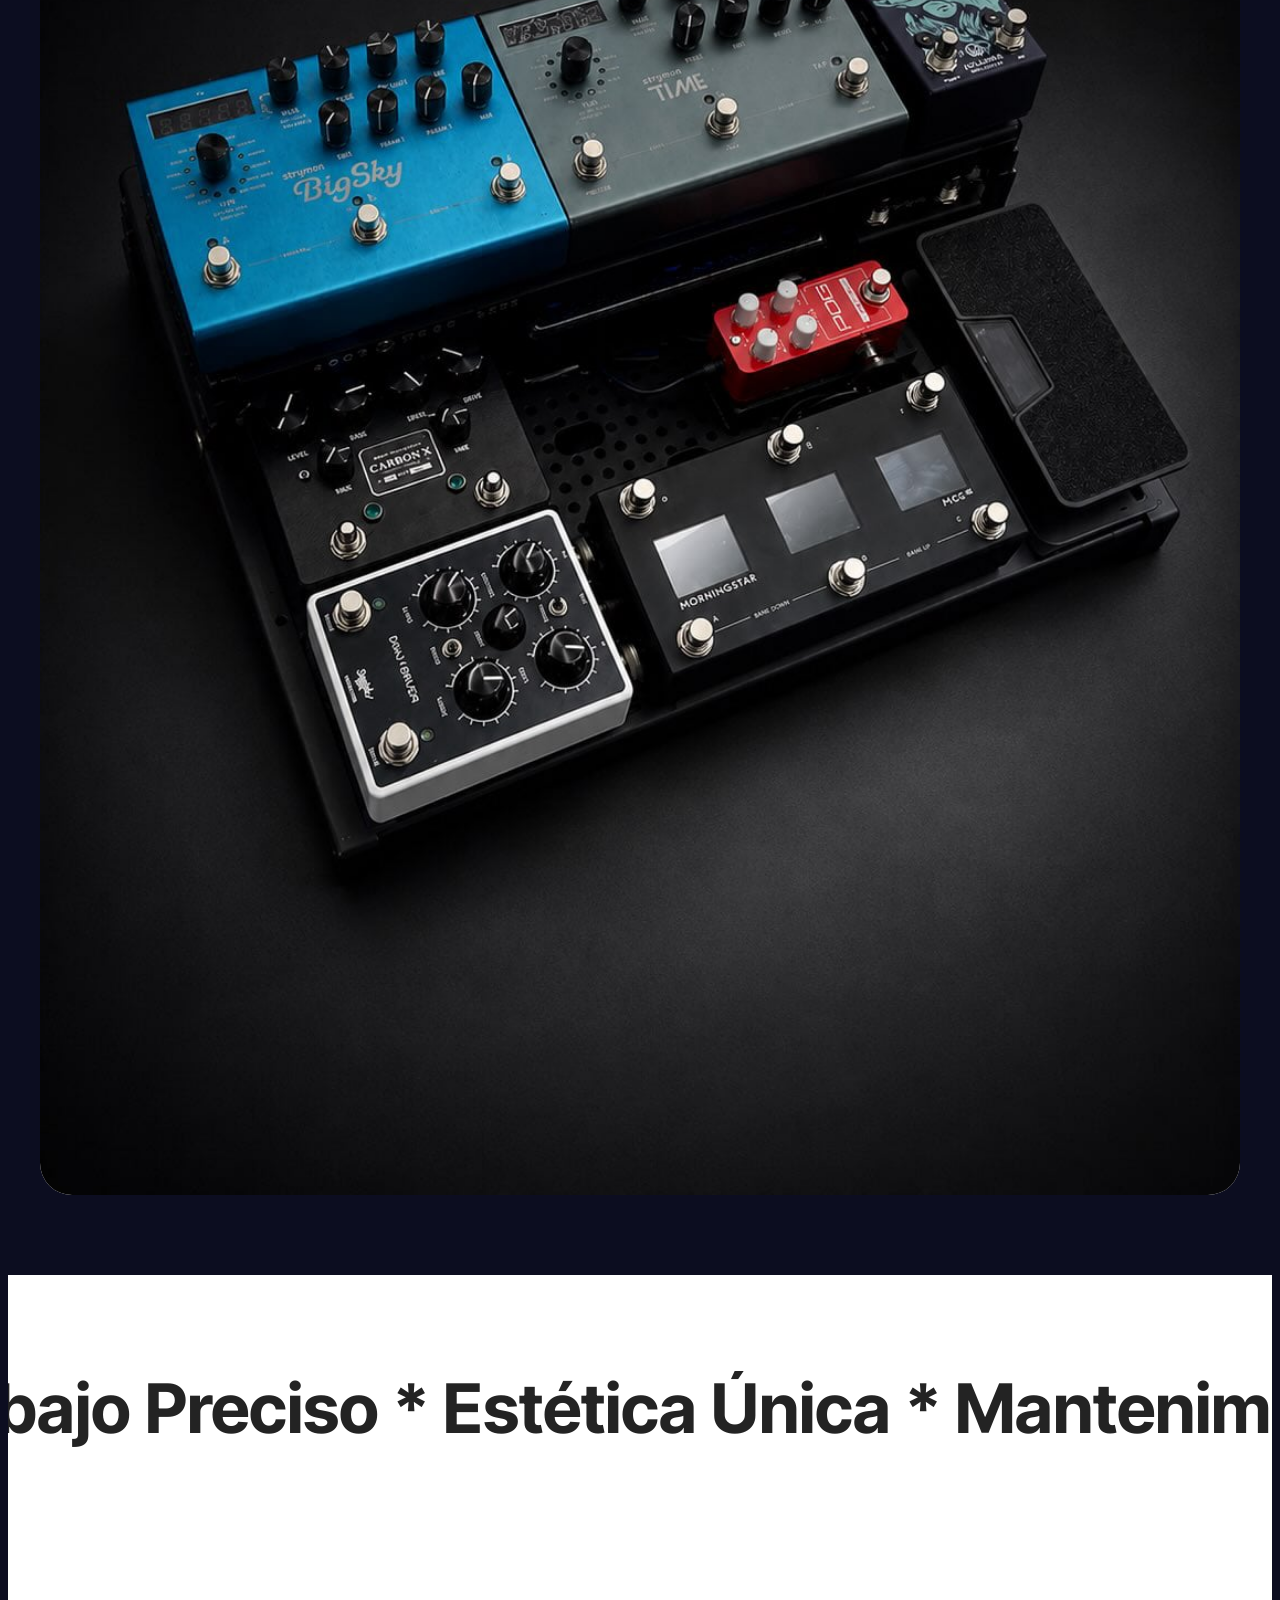
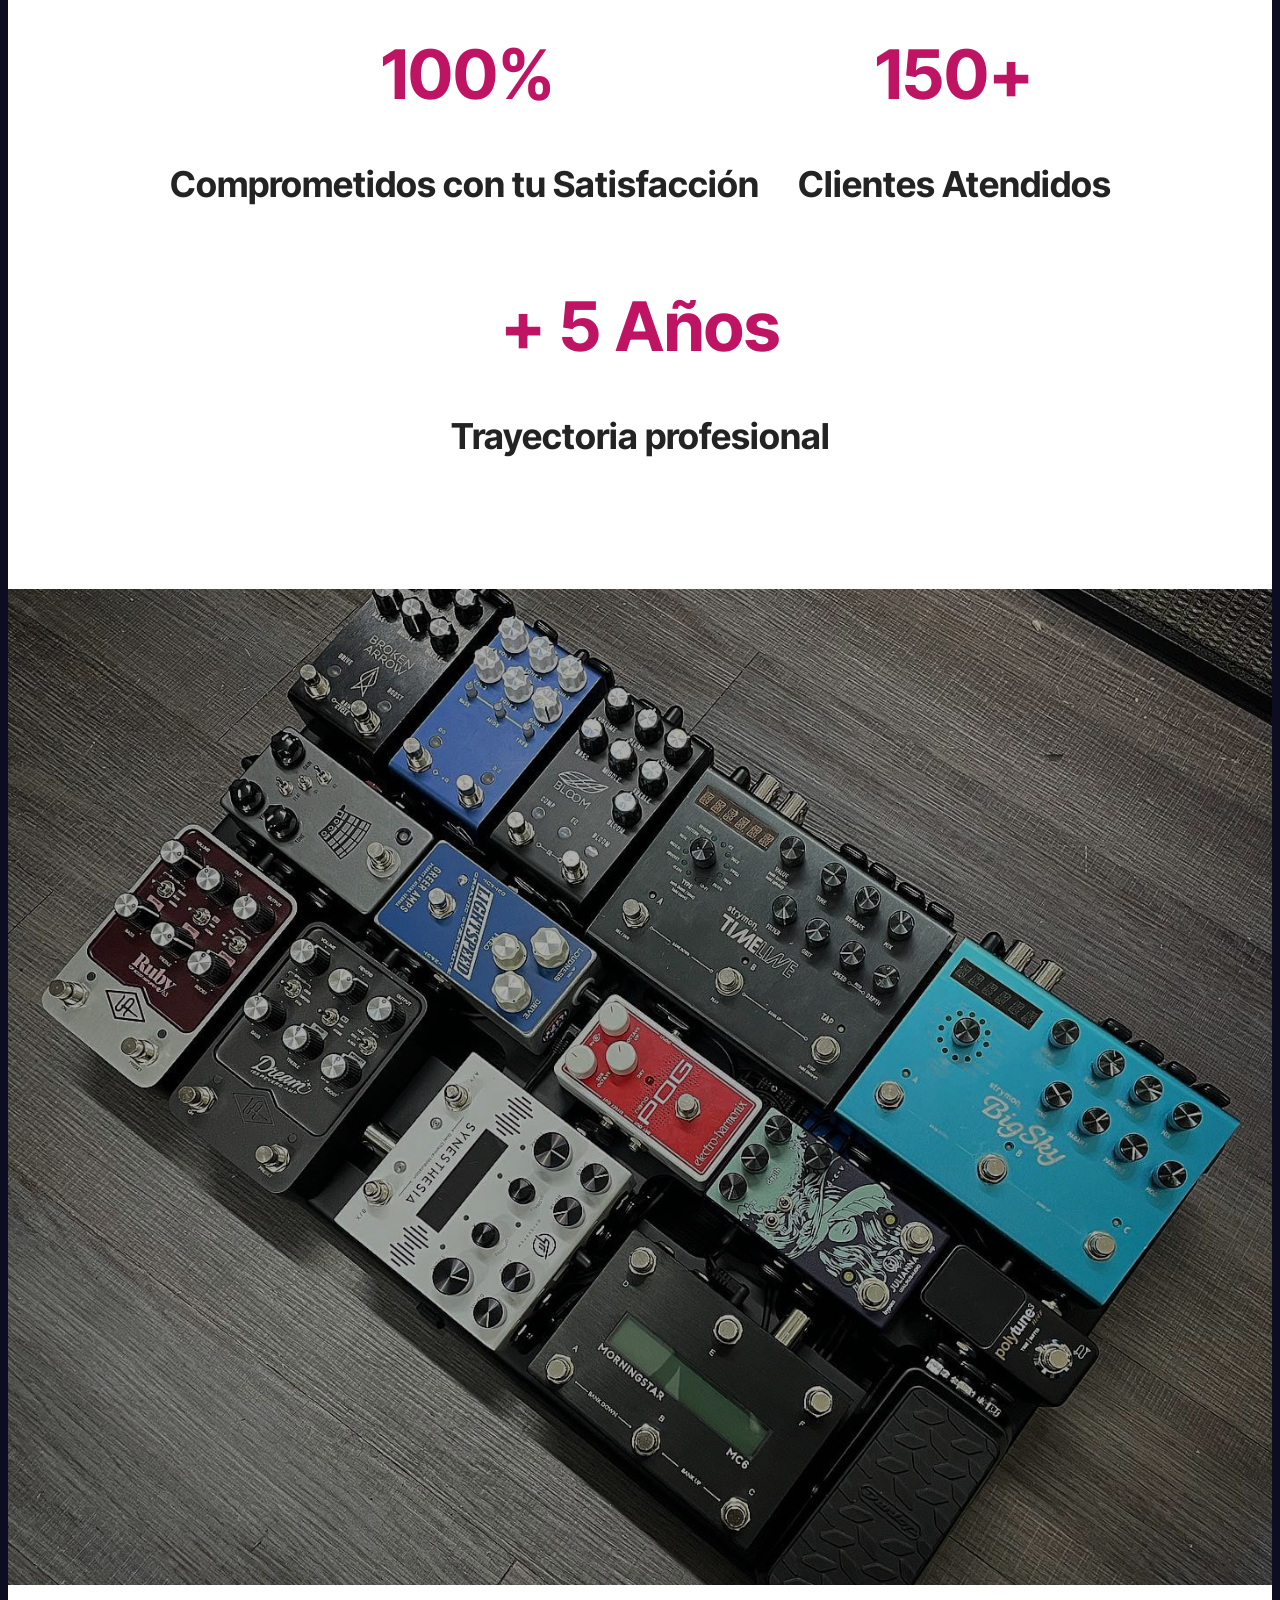
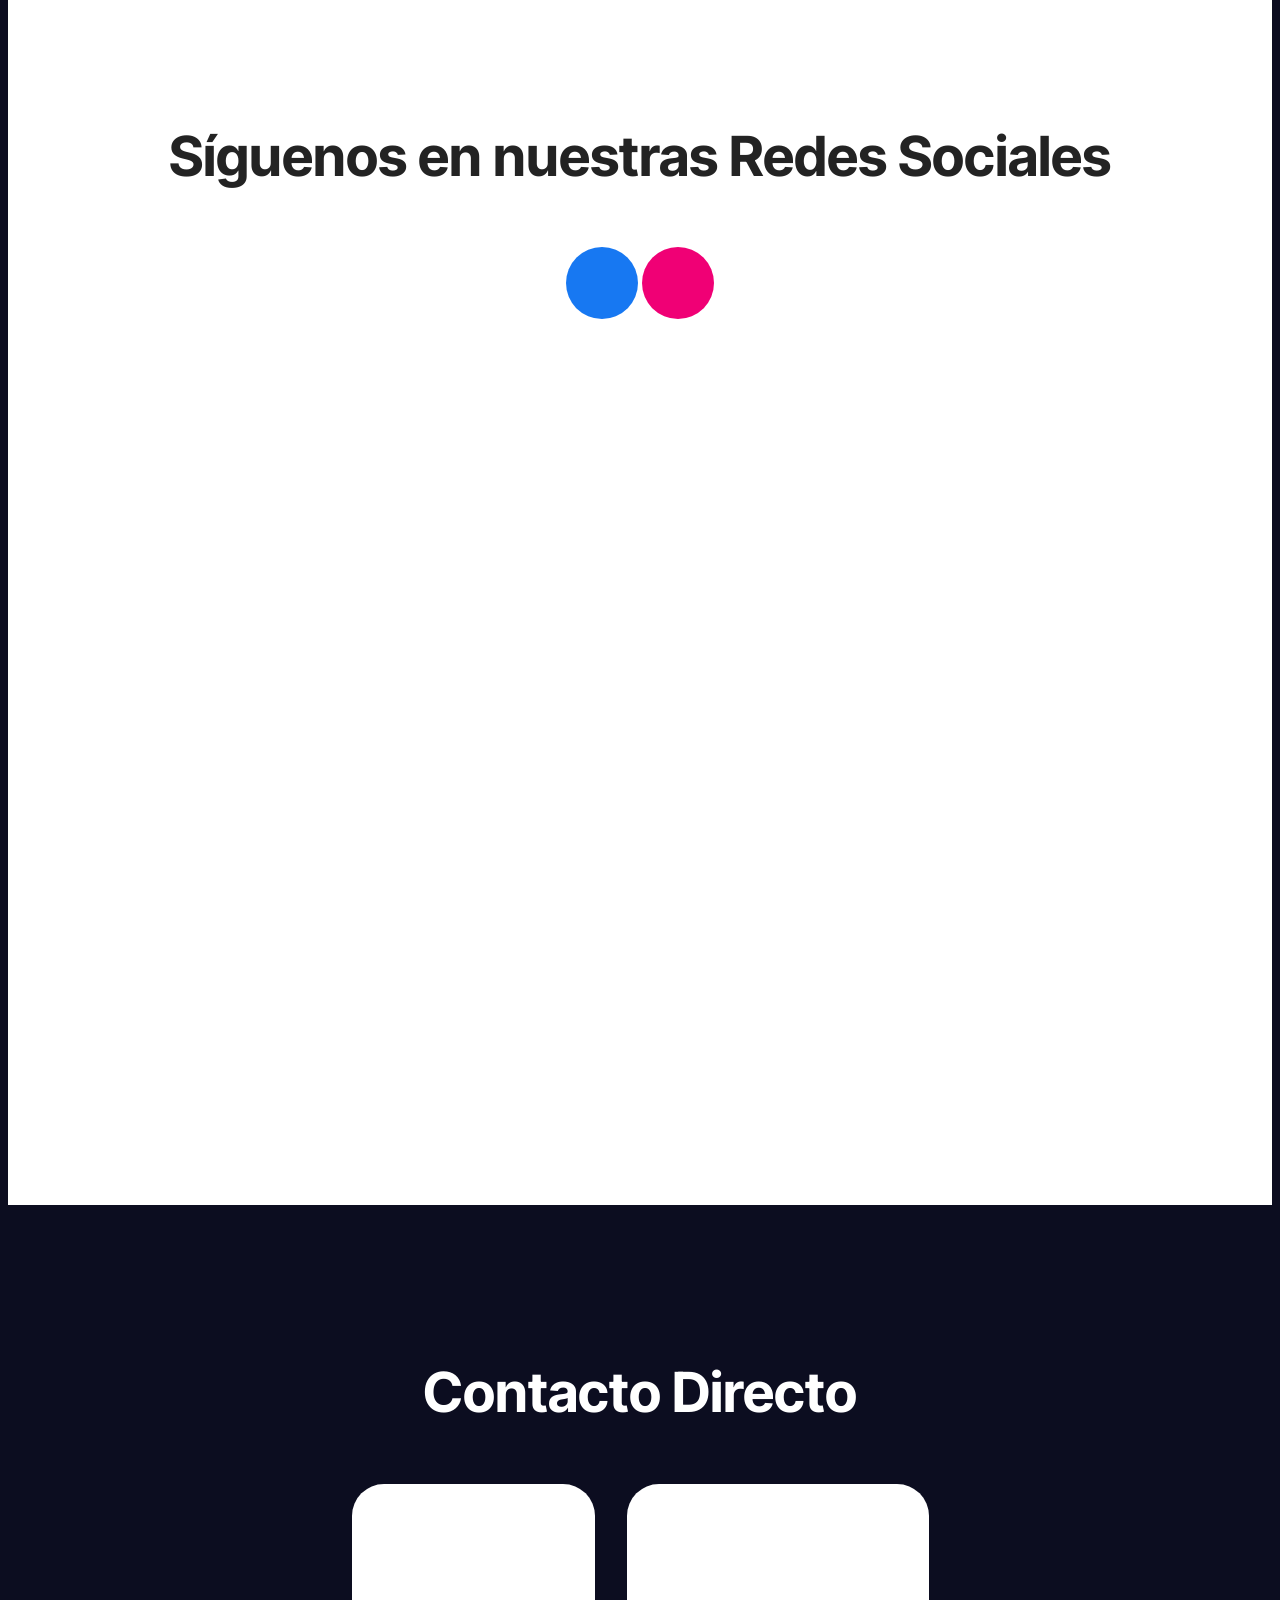
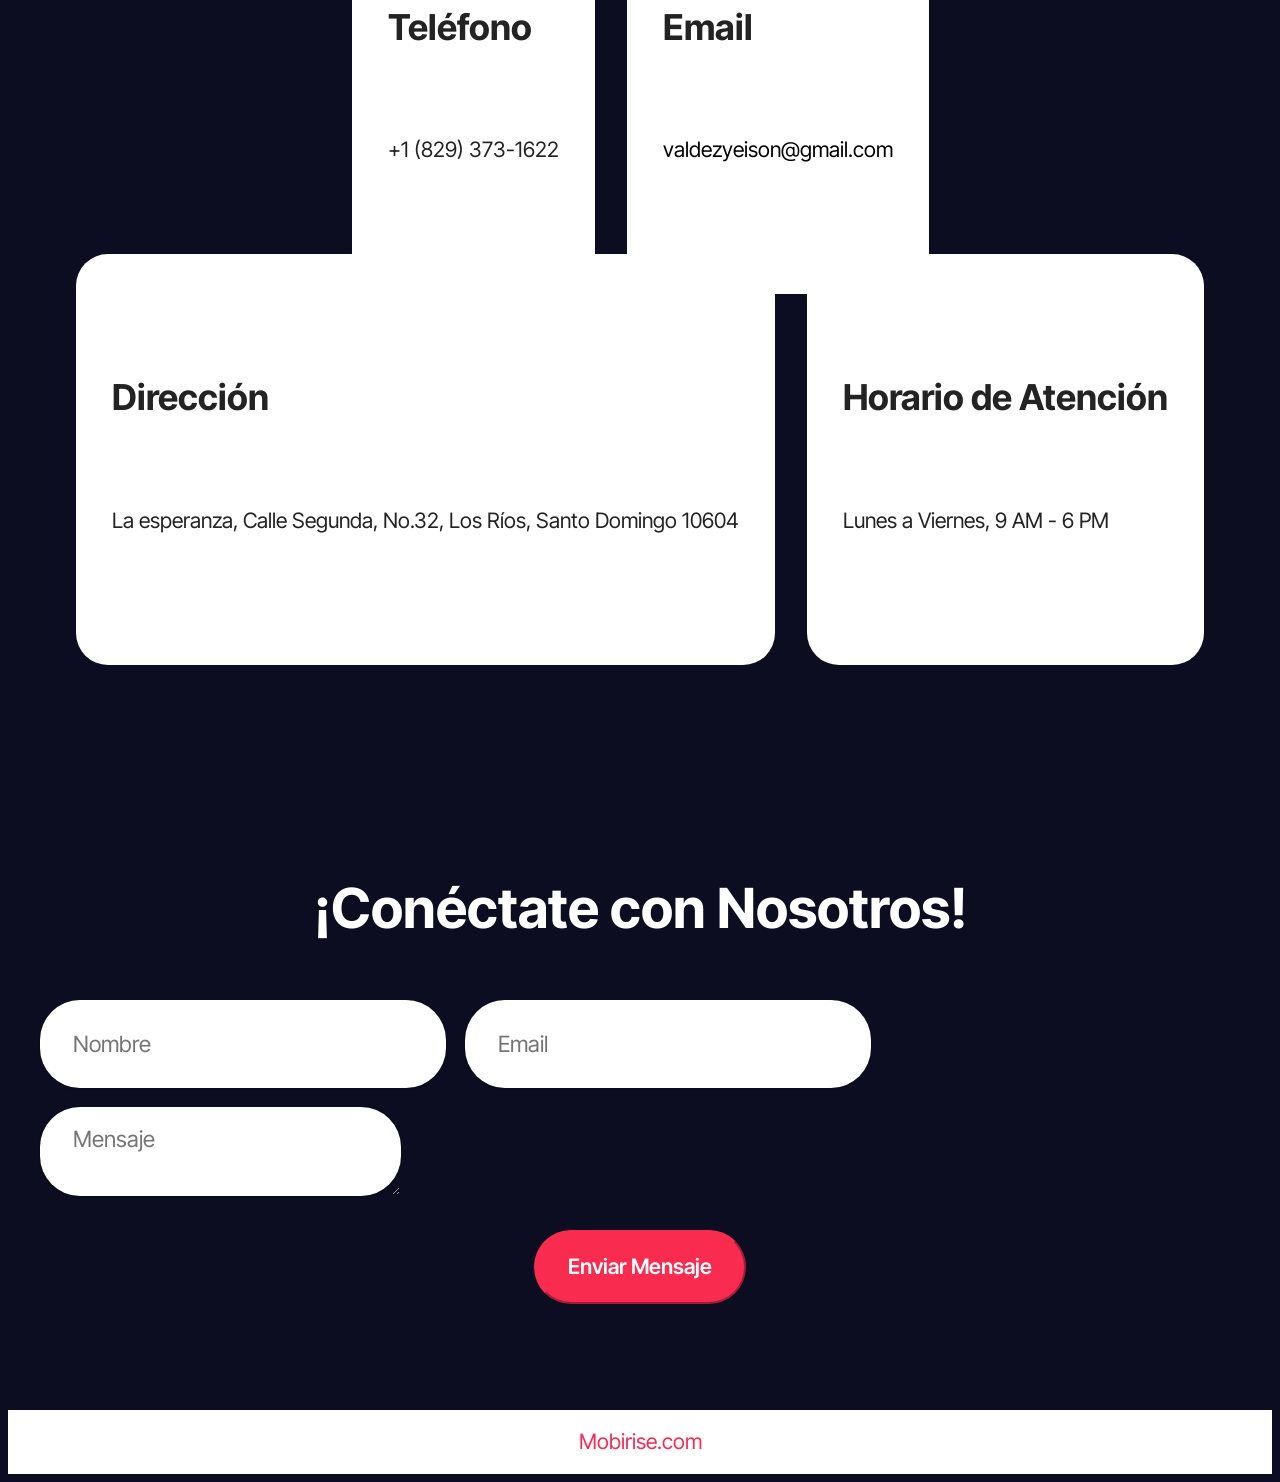
==== commit bfb5fe00: "Update WhatsApp link in index.html" ====
--- a/EFFETTOLAB/index.html
+++ b/EFFETTOLAB/index.html
@@ -124,7 +124,7 @@
 									Ajustes para mejorar la comodidad al tocar y modificaciones según las características del instrumento.
 								</p>
 							</div>
-							<div class="mbr-section-btn item-footer mt-2"><a href="" class="btn item-btn btn-success display-7" target="_blank">Mas información</a>http://api.whatsapp.com/send?phone=18293731622</div>
+							<div class="mbr-section-btn item-footer mt-2"><a href="http://api.whatsapp.com/send?phone=18293731622" class="btn item-btn btn-success display-7" target="_blank">Mas información</a></div>
 						</div>
 					</div>
 					
@@ -142,7 +142,7 @@
 									Diagnóstico de fallos mecánicos o electrónicos, reparaciones y ruteos.
 								</p>
 							</div>
-							<div class="mbr-section-btn item-footer mt-2"><a href="" class="btn item-btn btn-success display-7" target="_blank">Mas información</a>http://api.whatsapp.com/send?phone=18293731622</div>
+							<div class="mbr-section-btn item-footer mt-2"><a href="http://api.whatsapp.com/send?phone=18293731622" class="btn item-btn btn-success display-7" target="_blank">Mas información</a></div>
 						</div>
 					</div><div class="embla__slide slider-image item" style="margin-left: 1rem; margin-right: 1rem;">
 						<div class="slide-content">
@@ -158,7 +158,7 @@
 									Ensamble, mantenimiento y reparación de pedalboards y pedales de efectos.
 								</p>
 							</div>
-							<div class="mbr-section-btn item-footer mt-2"><a href="" class="btn item-btn btn-success display-7" target="_blank">Mas información</a>http://api.whatsapp.com/send?phone=18293731622</div>
+							<div class="mbr-section-btn item-footer mt-2"><a href="http://api.whatsapp.com/send?phone=18293731622" class="btn item-btn btn-success display-7" target="_blank">Mas información</a></div>
 						</div>
 					</div>
 					
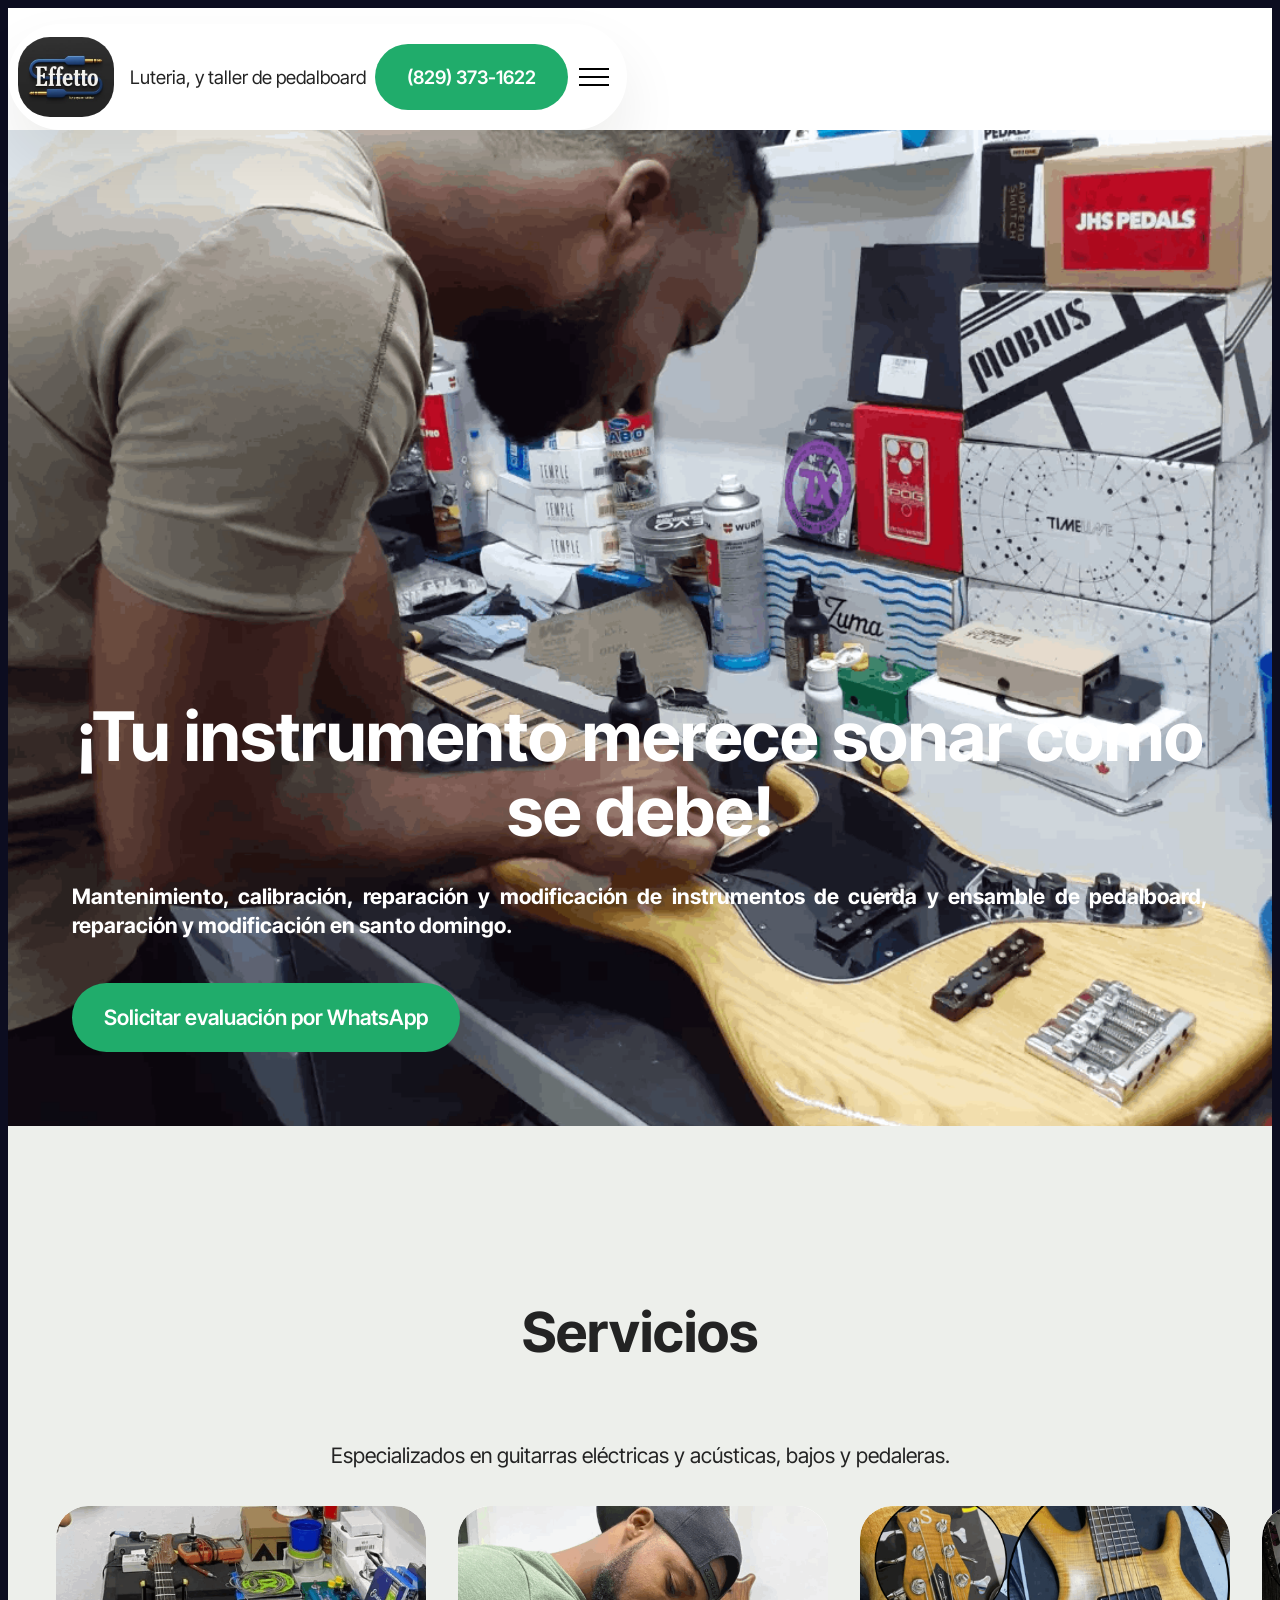
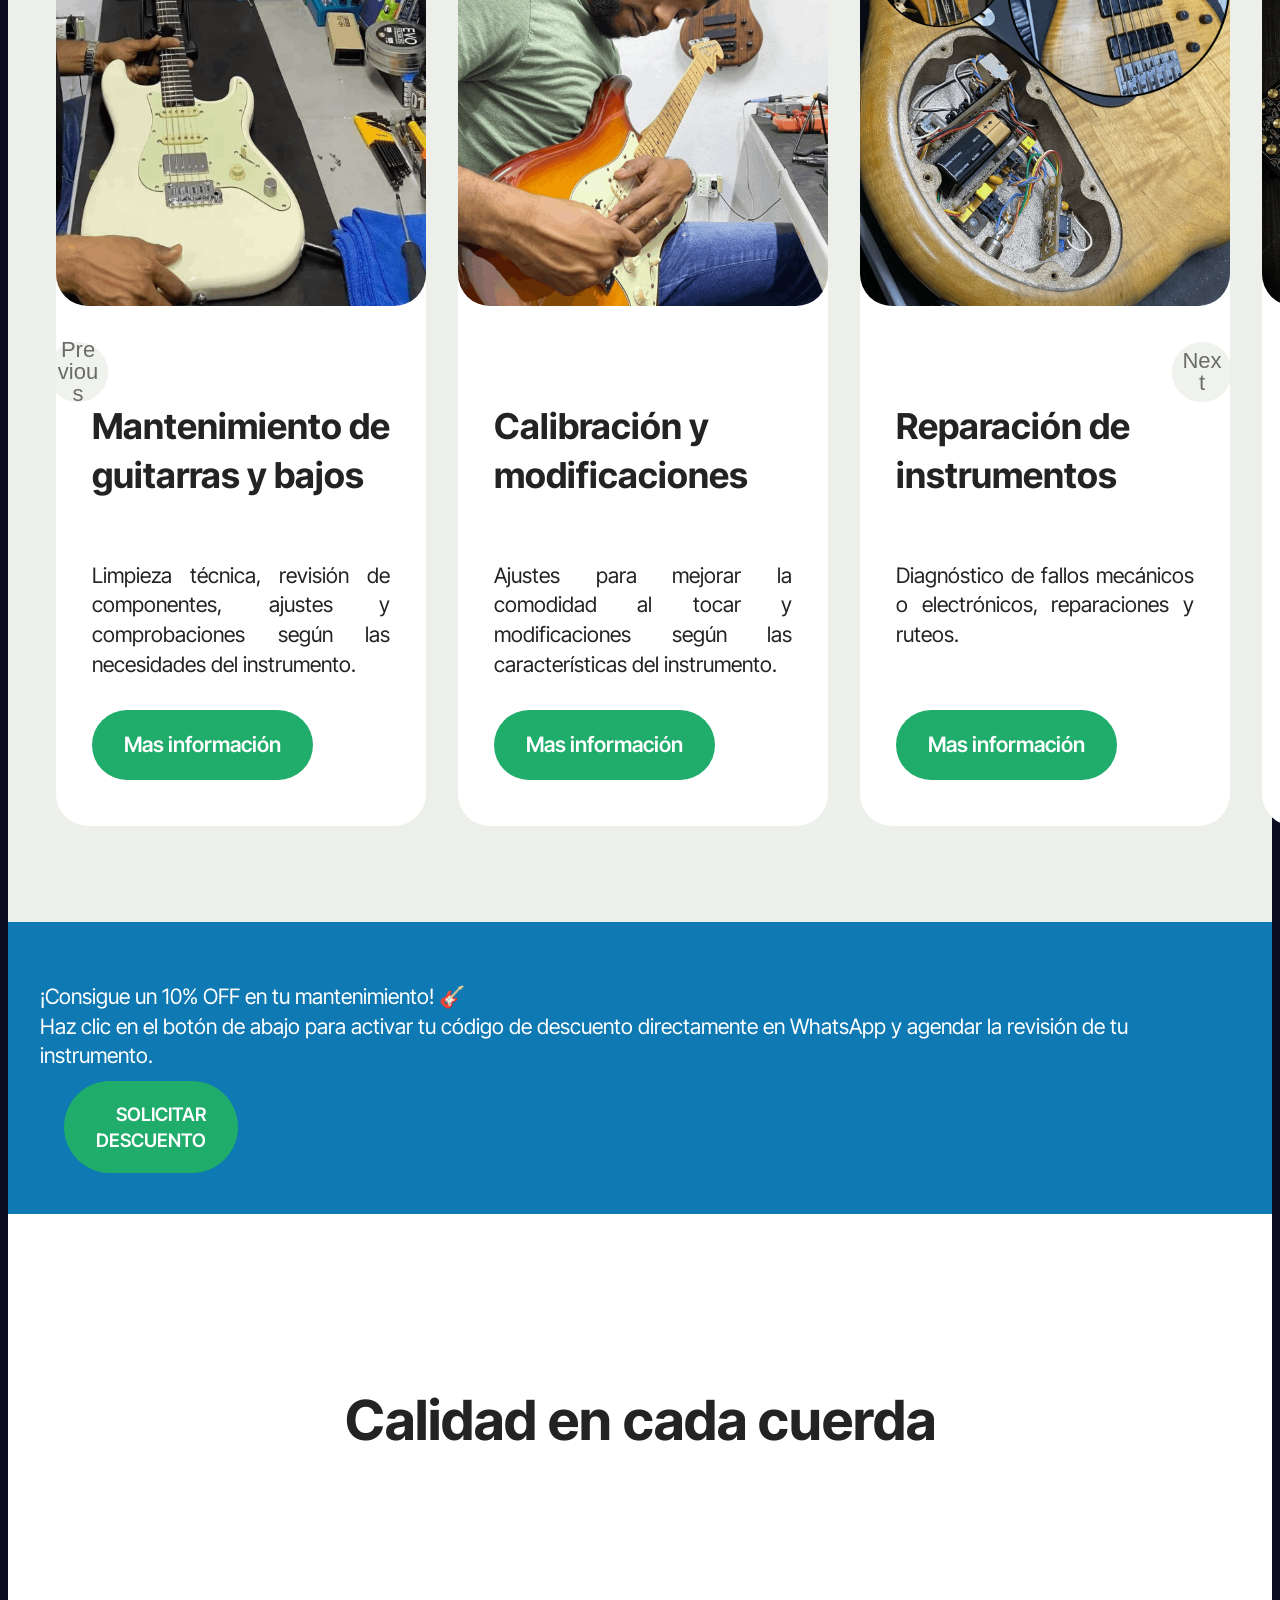
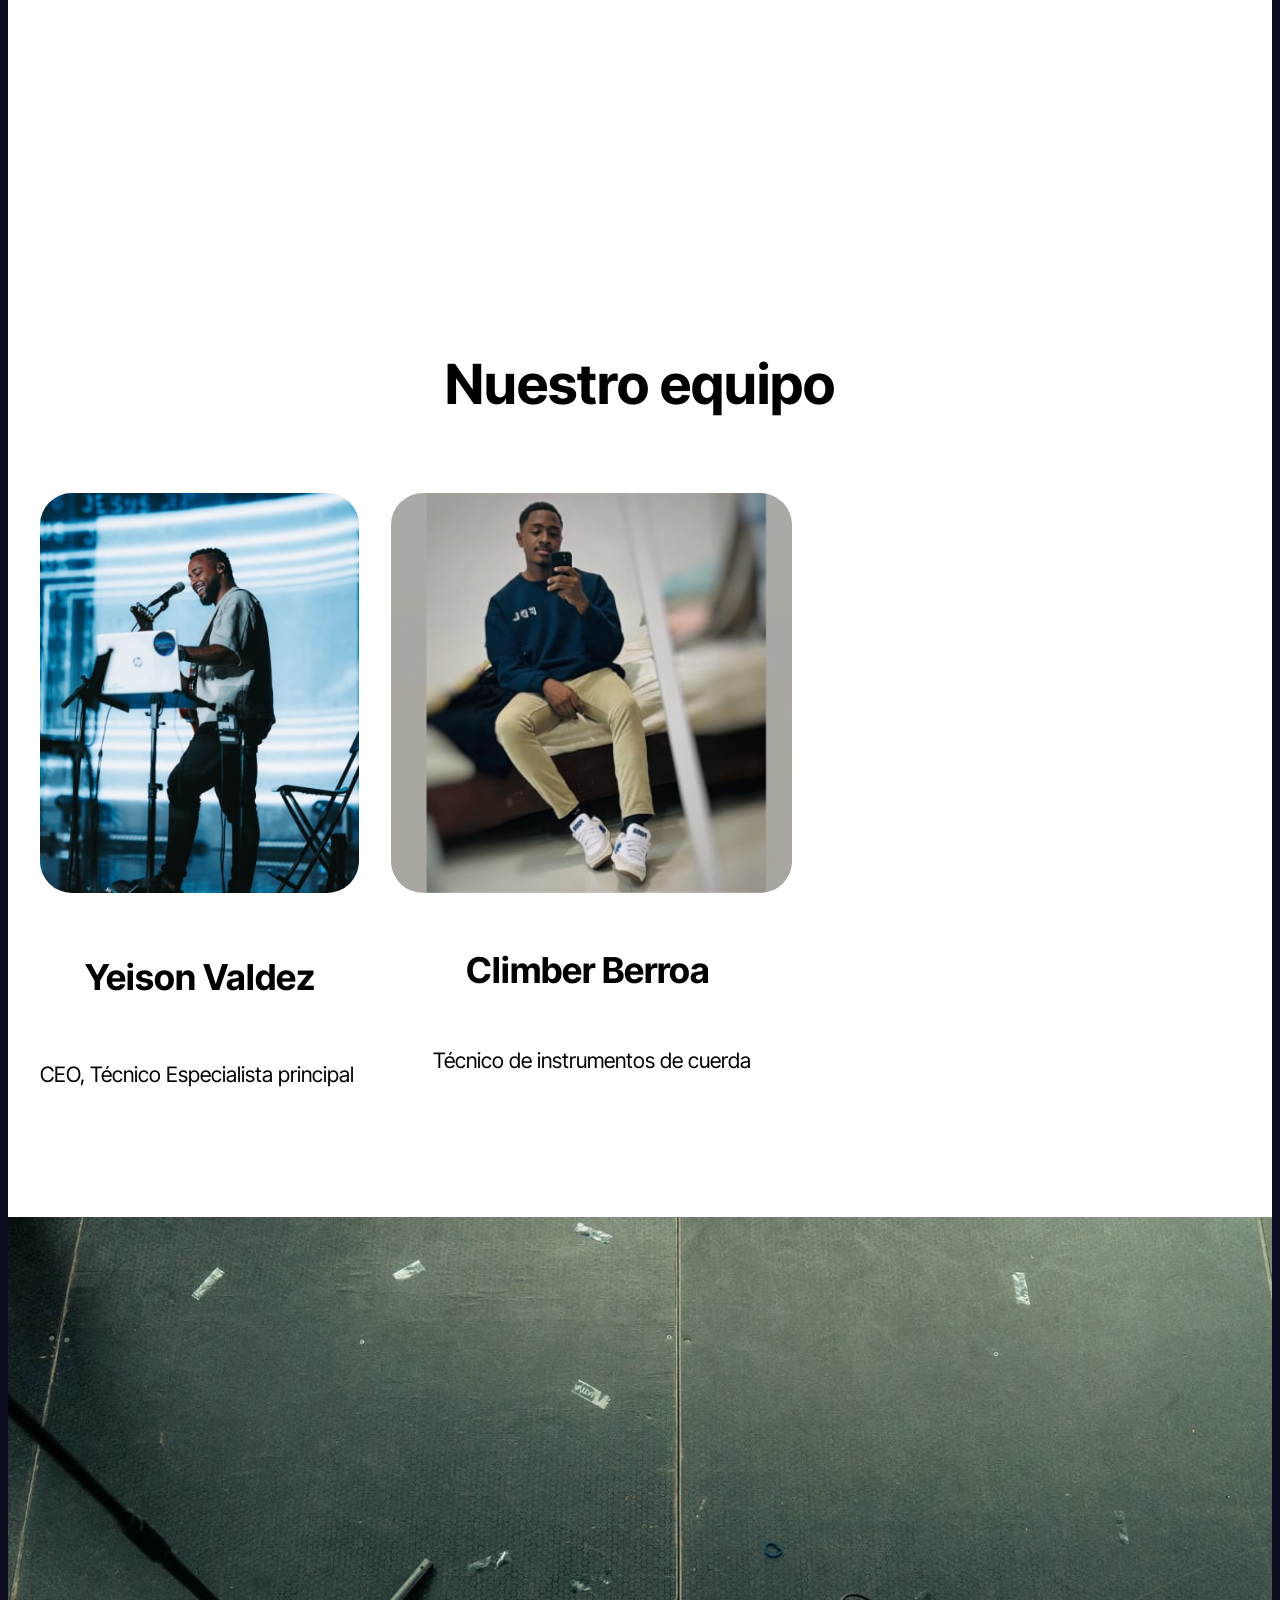
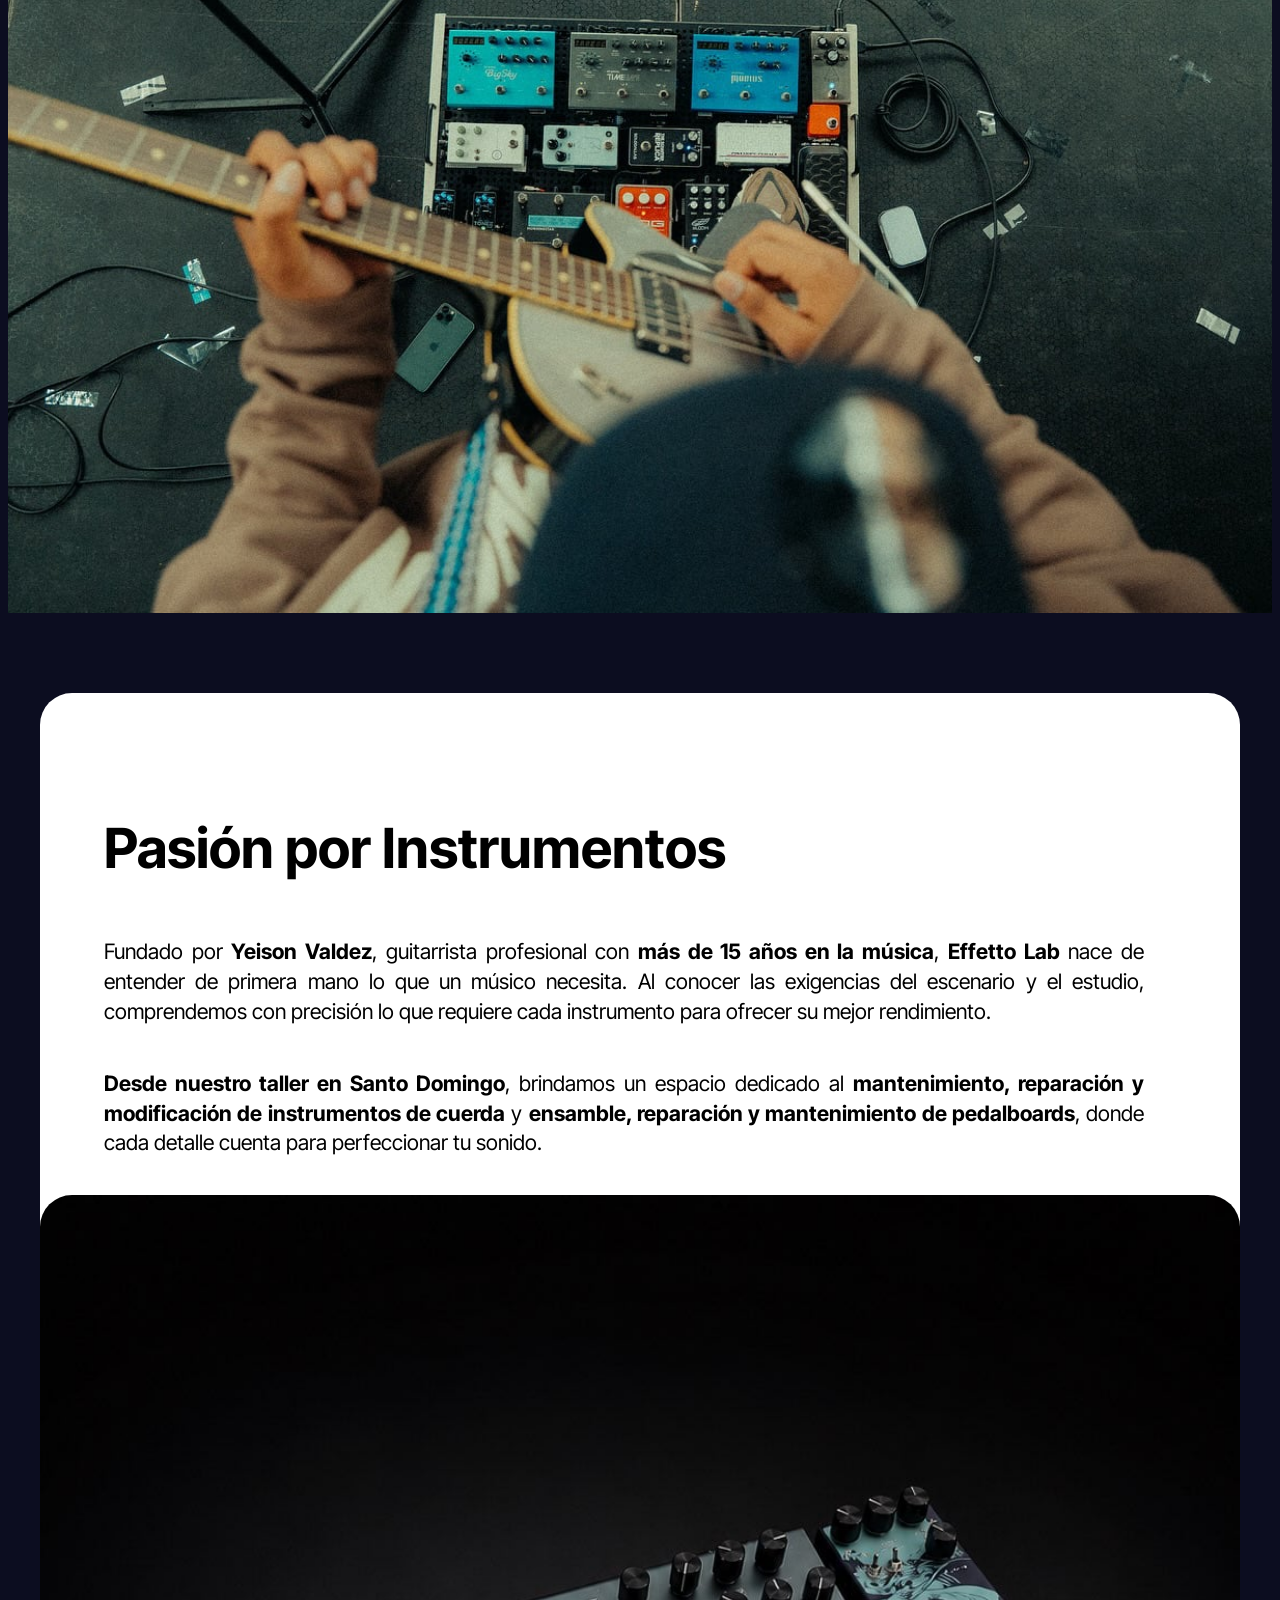
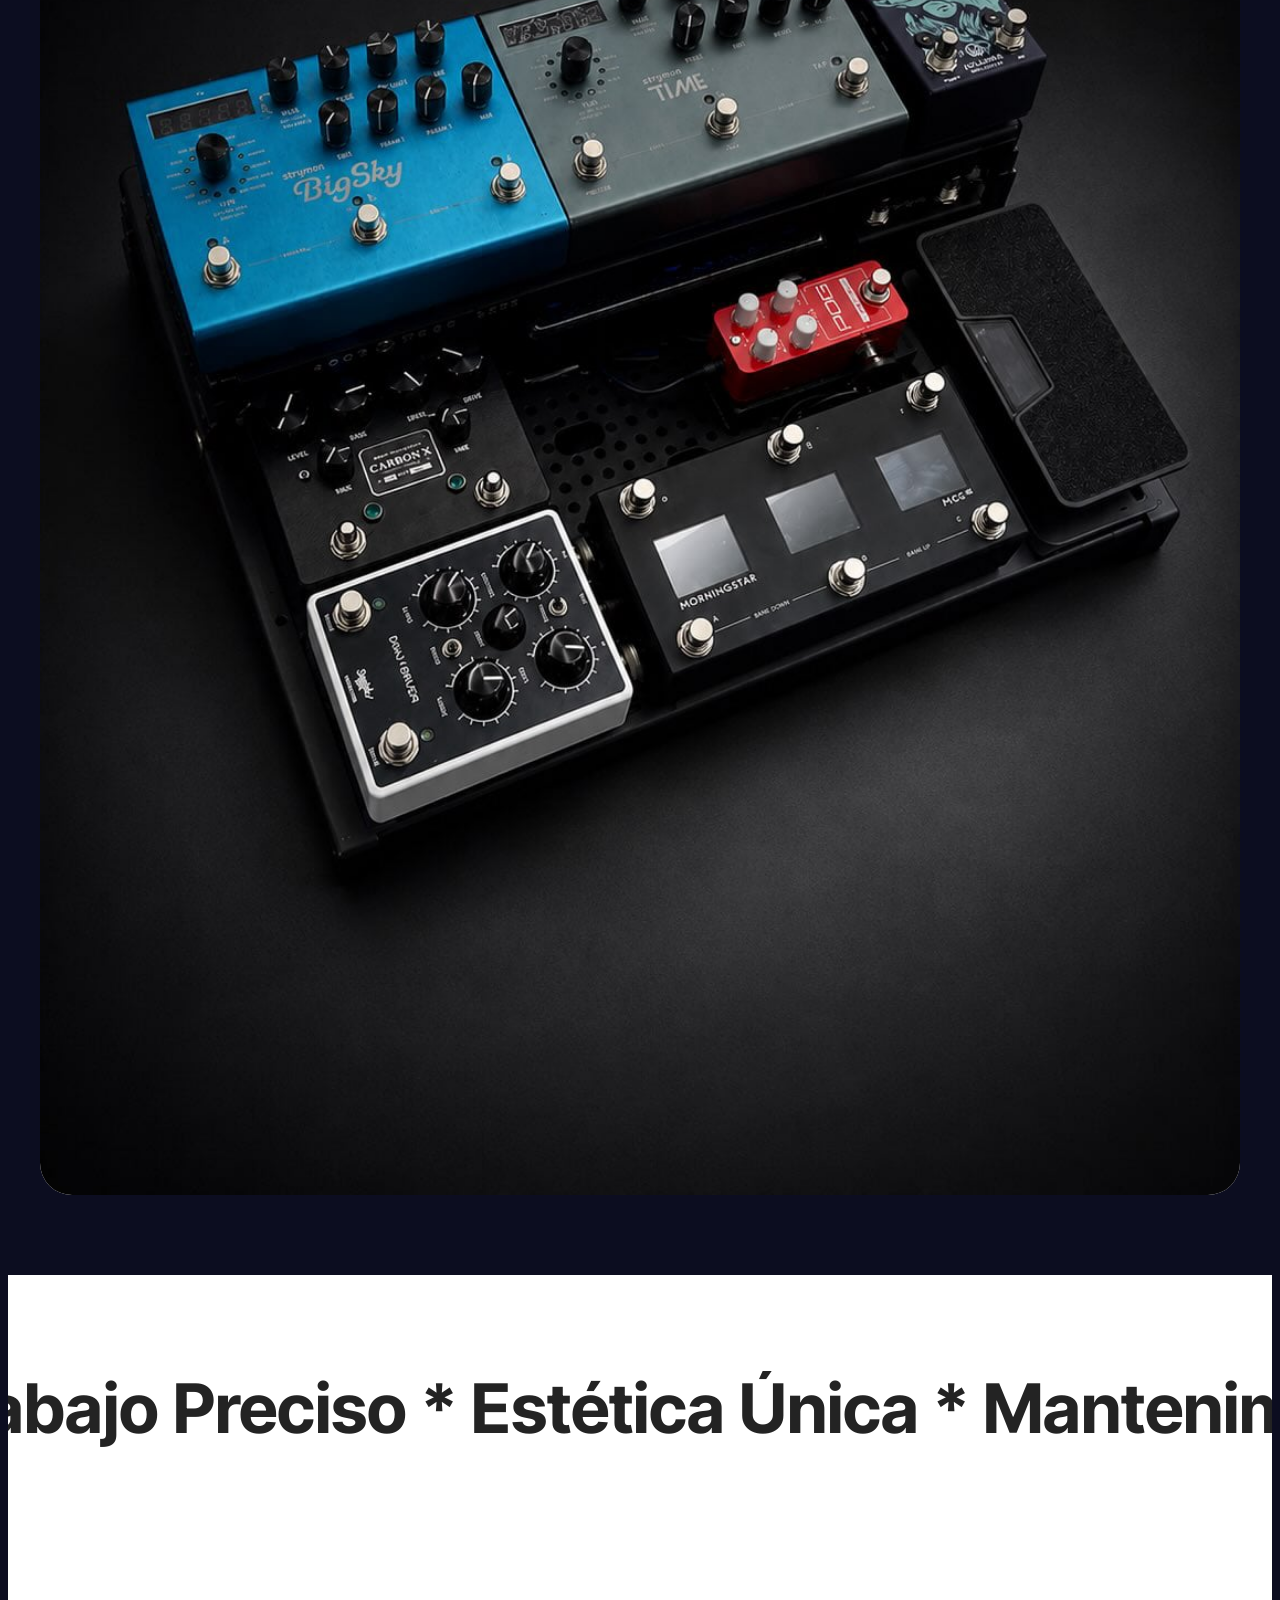
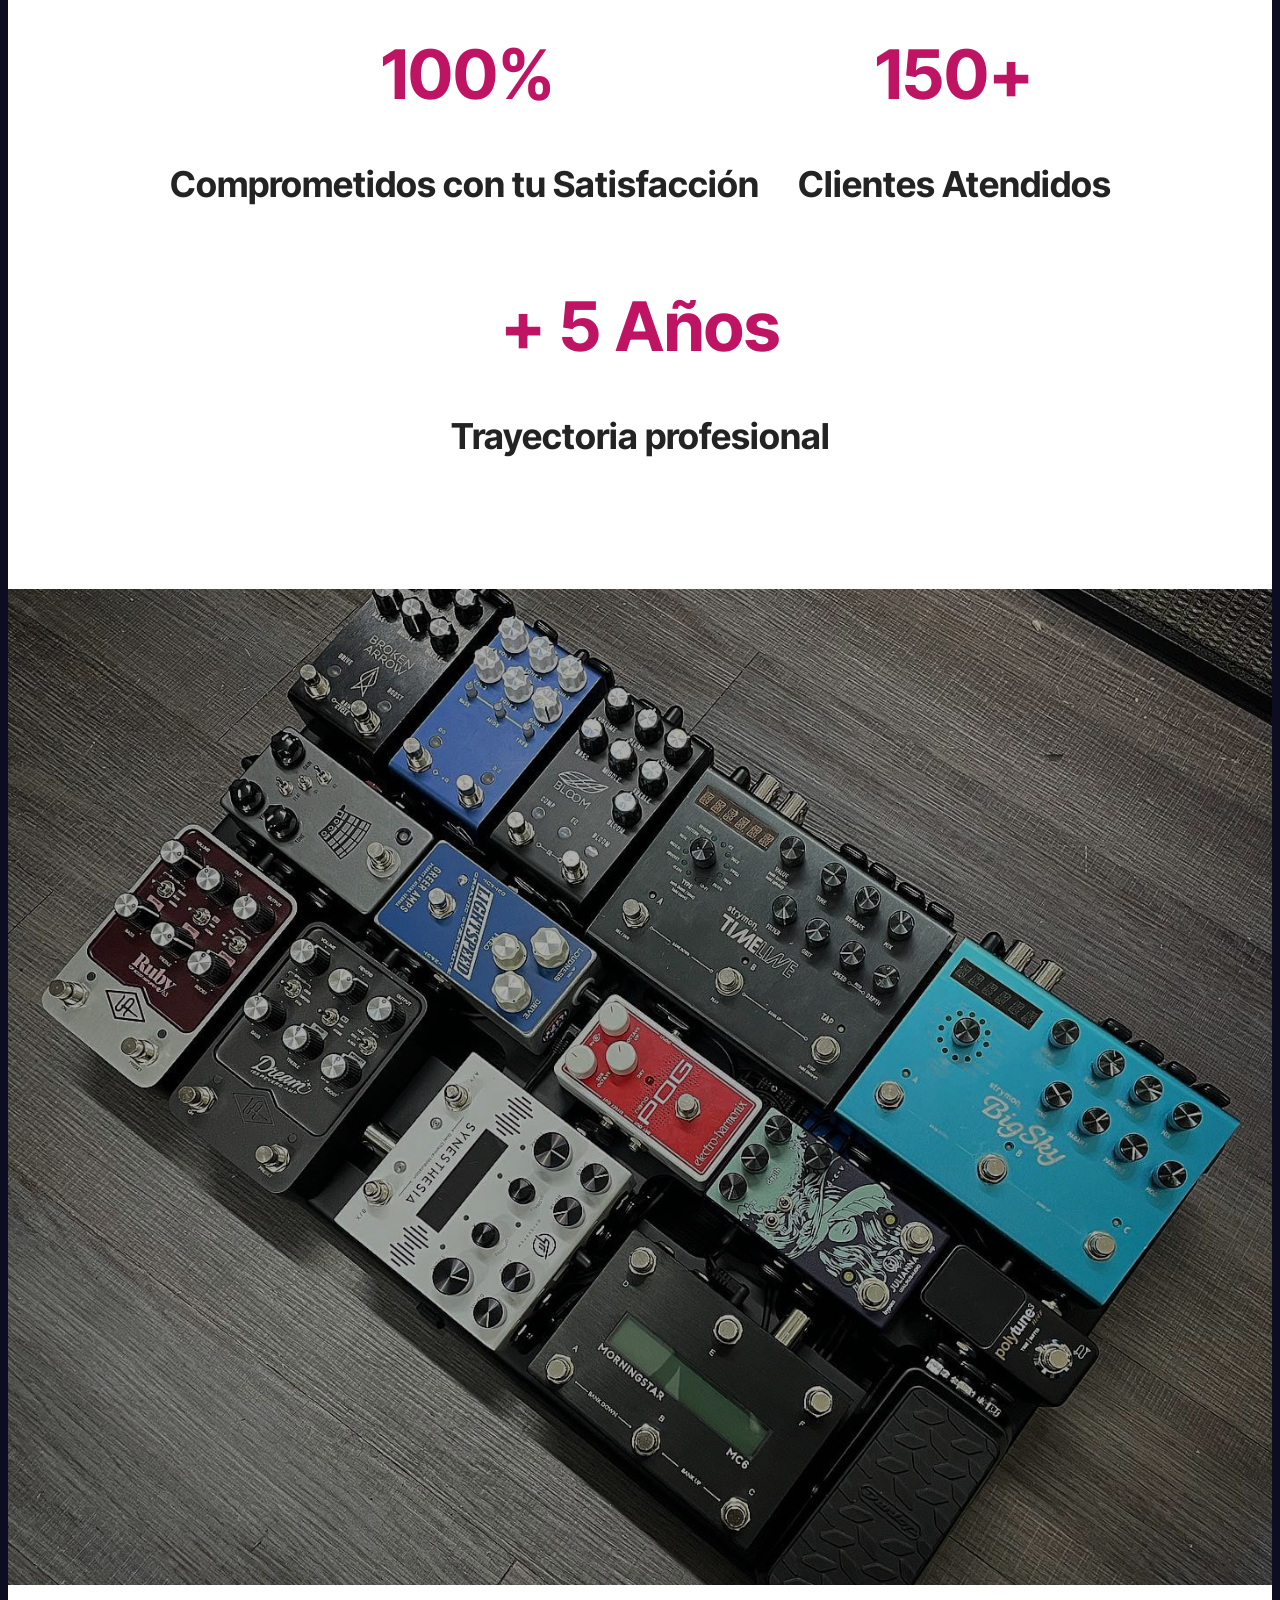
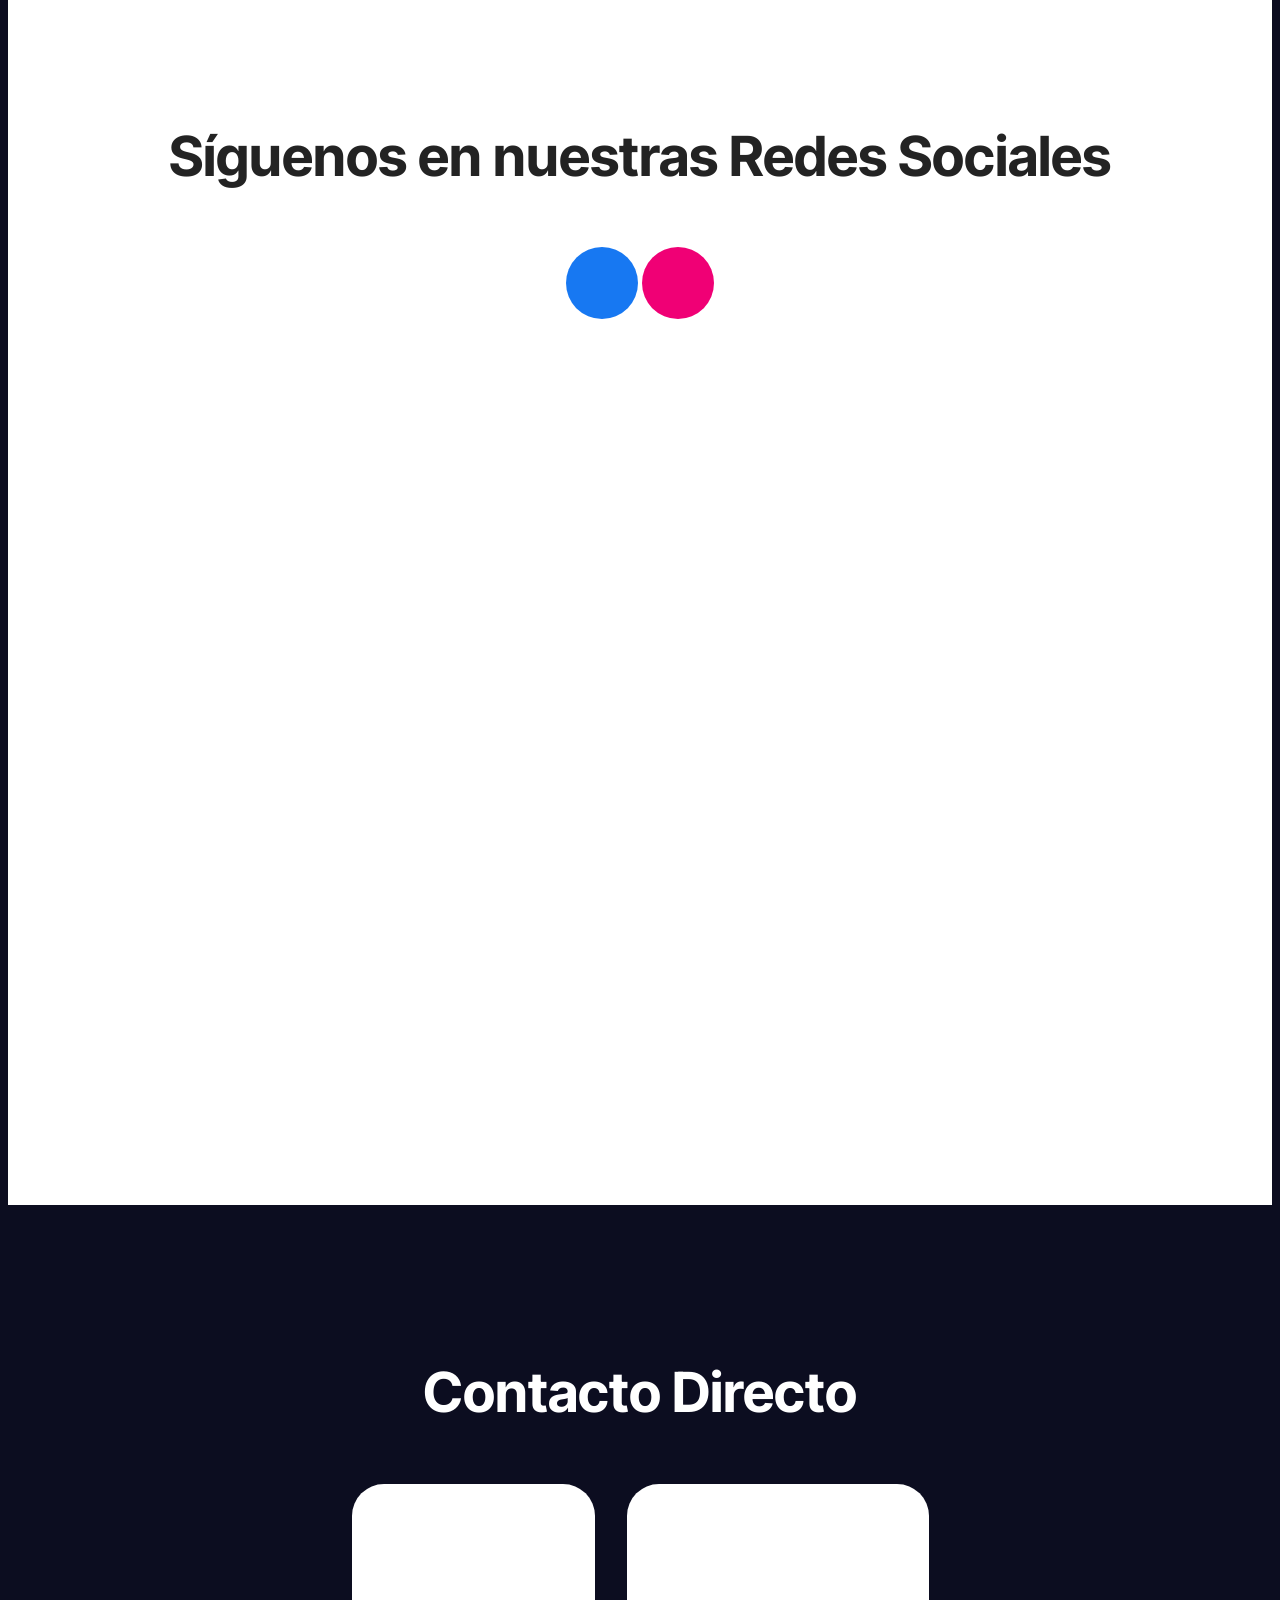
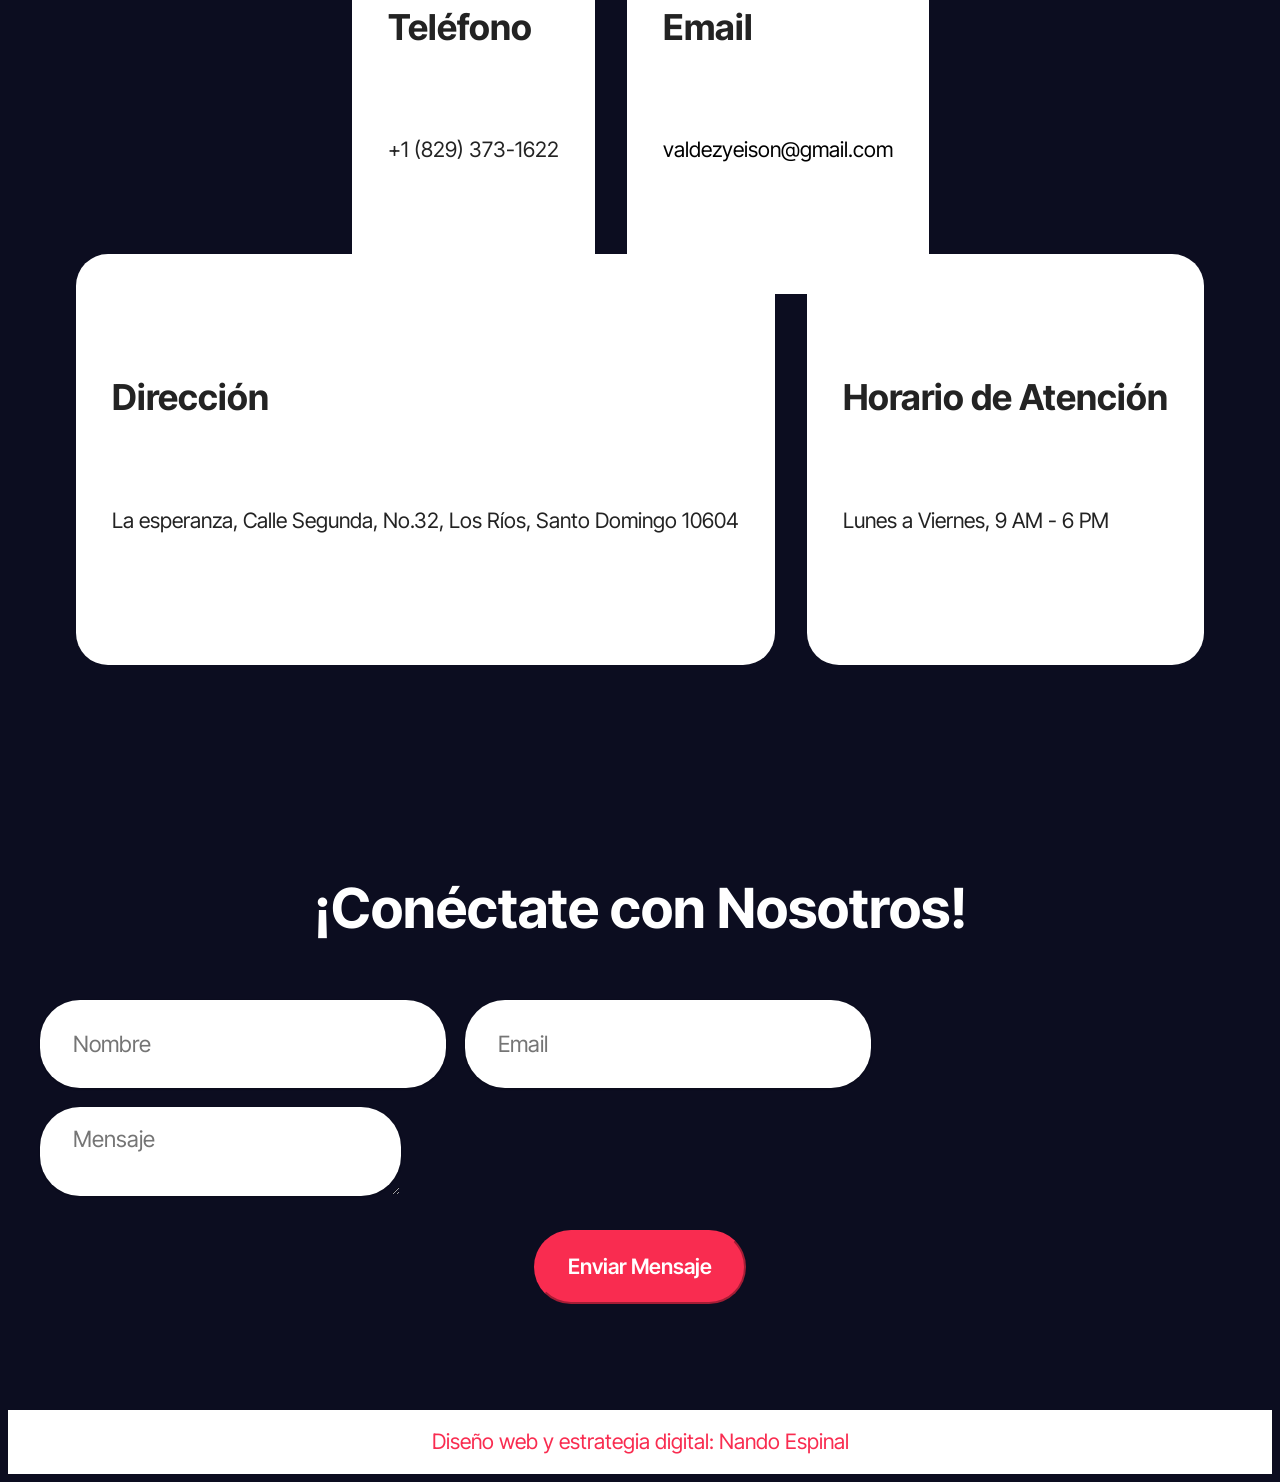
==== commit 5b875ff0: "Update index.html" ====
--- a/EFFETTOLAB/index.html
+++ b/EFFETTOLAB/index.html
@@ -531,7 +531,7 @@
             </div>
         </div>
     </div>
-</section><section class="display-7" style="padding: 0;align-items: center;justify-content: center;flex-wrap: wrap;    align-content: center;display: flex;position: relative;height: 4rem;"><a href="https://mobiri.se/" style="flex: 1 1;height: 4rem;position: absolute;width: 100%;z-index: 1;"><img alt="" style="height: 4rem;" src="[data-uri]"></a><p style="margin: 0;text-align: center;" class="display-7">&#8204;</p><a style="z-index:1" href="https://mobirise.com">Mobirise.com </a></section><script src="assets/bootstrap/js/bootstrap.bundle.min.js"></script>  <script src="assets/parallax/jarallax.js"></script>  <script src="assets/smoothscroll/smooth-scroll.js"></script>  <script src="assets/ytplayer/index.js"></script>  <script src="assets/dropdown/js/navbar-dropdown.js"></script>  <script src="assets/embla/embla.min.js"></script>  <script src="assets/embla/script.js"></script>  <script src="assets/theme/js/script.js"></script>  <script src="assets/formoid/formoid.min.js"></script>  
+</section><section class="display-7" style="padding: 0;align-items: center;justify-content: center;flex-wrap: wrap;    align-content: center;display: flex;position: relative;height: 4rem;"><a href="https://www.instagram.com/nandoespinalh/" style="flex: 1 1;height: 4rem;position: absolute;width: 100%;z-index: 1;"><img alt="" style="height: 4rem;" src="[data-uri]"></a><p style="margin: 0;text-align: center;" class="display-7">&#8204;</p><a style="z-index:1" href="https://www.instagram.com/nandoespinalh">Diseño web y estrategia digital: Nando Espinal </a></section><script src="assets/bootstrap/js/bootstrap.bundle.min.js"></script>  <script src="assets/parallax/jarallax.js"></script>  <script src="assets/smoothscroll/smooth-scroll.js"></script>  <script src="assets/ytplayer/index.js"></script>  <script src="assets/dropdown/js/navbar-dropdown.js"></script>  <script src="assets/embla/embla.min.js"></script>  <script src="assets/embla/script.js"></script>  <script src="assets/theme/js/script.js"></script>  <script src="assets/formoid/formoid.min.js"></script>  
   
   
 </body>
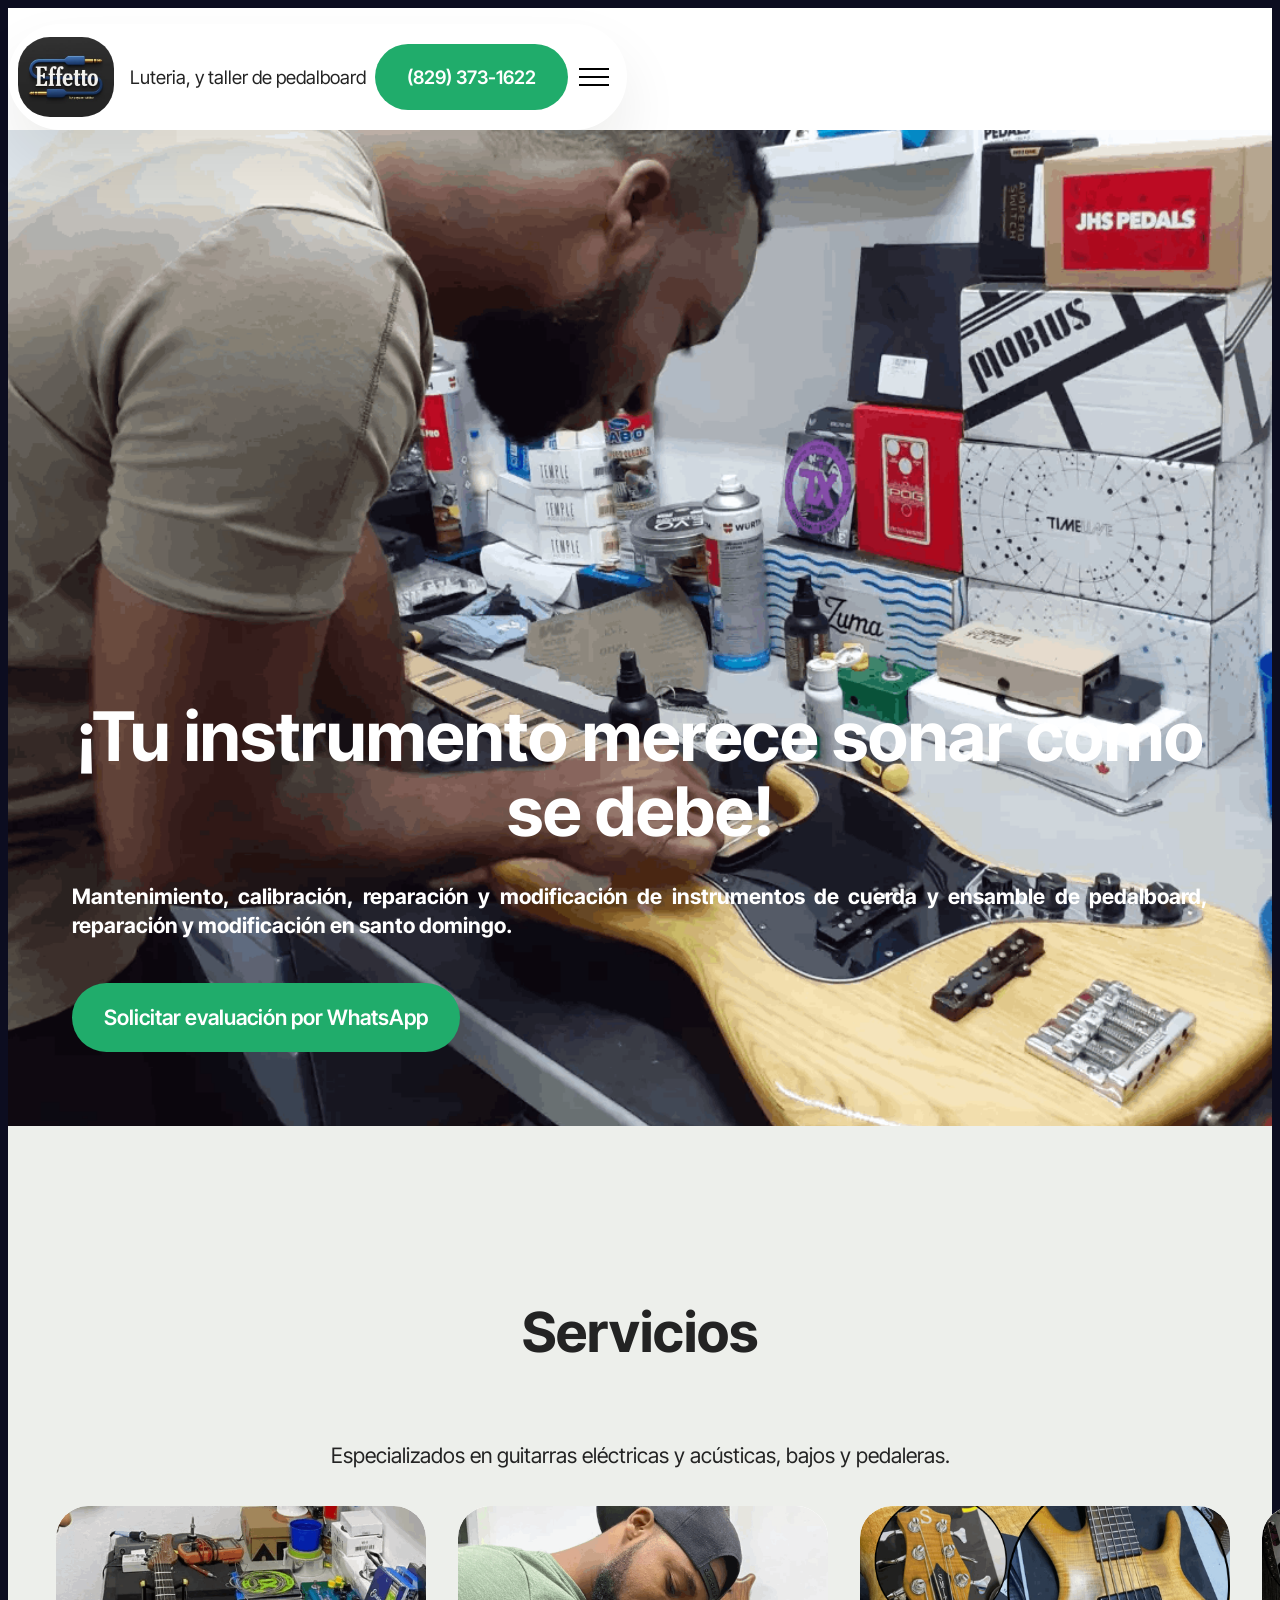
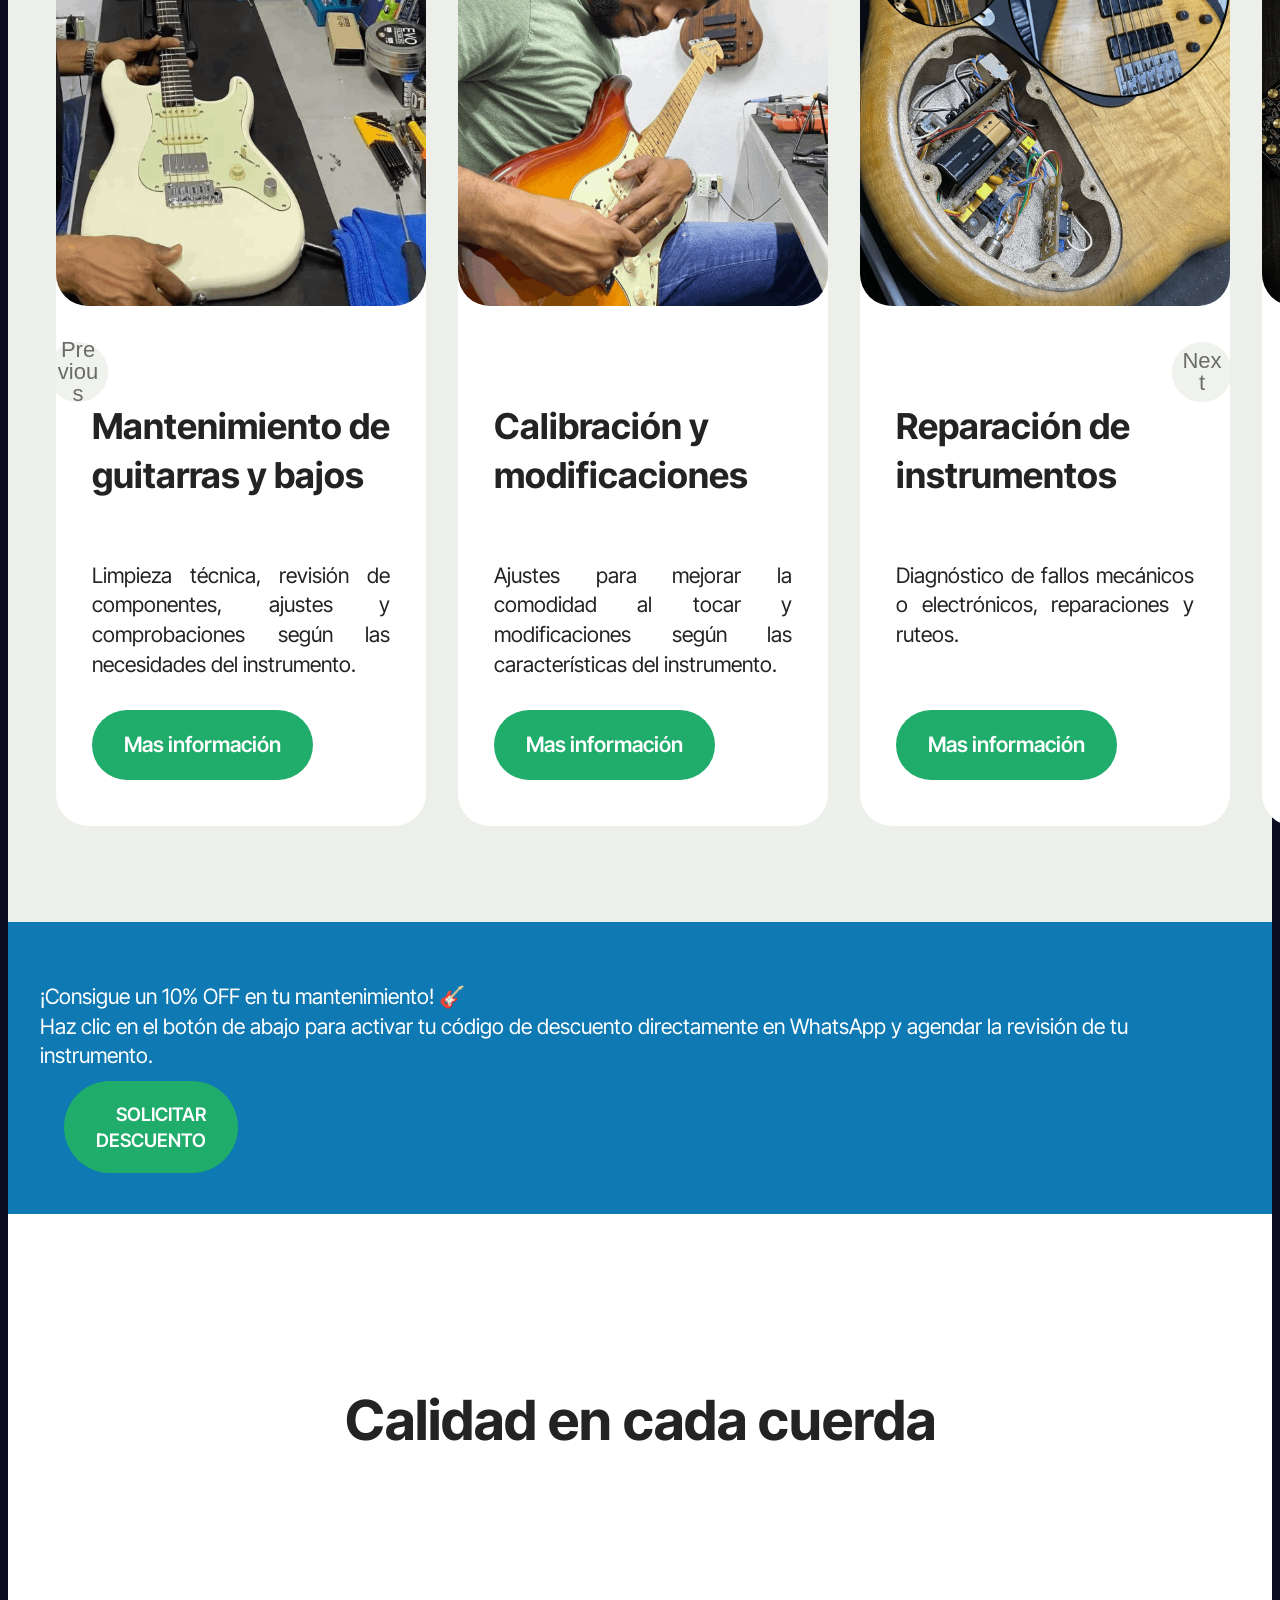
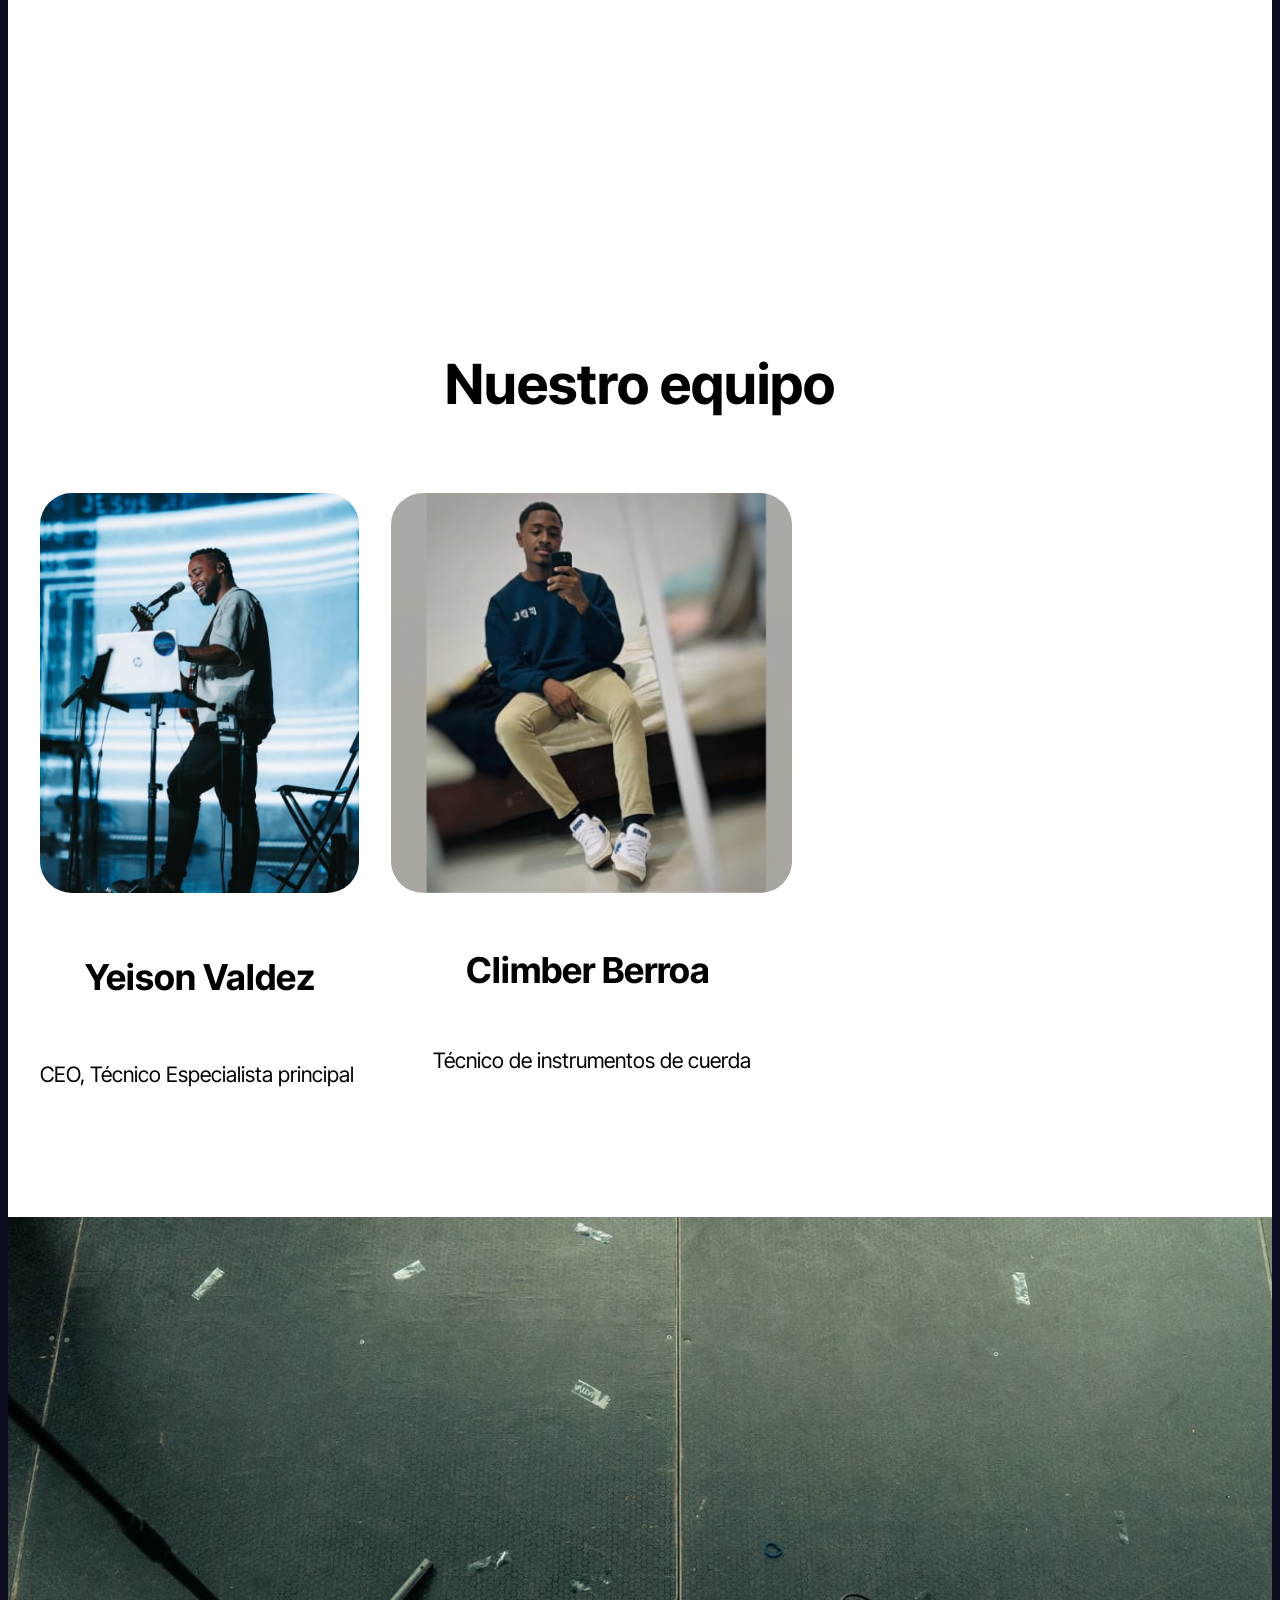
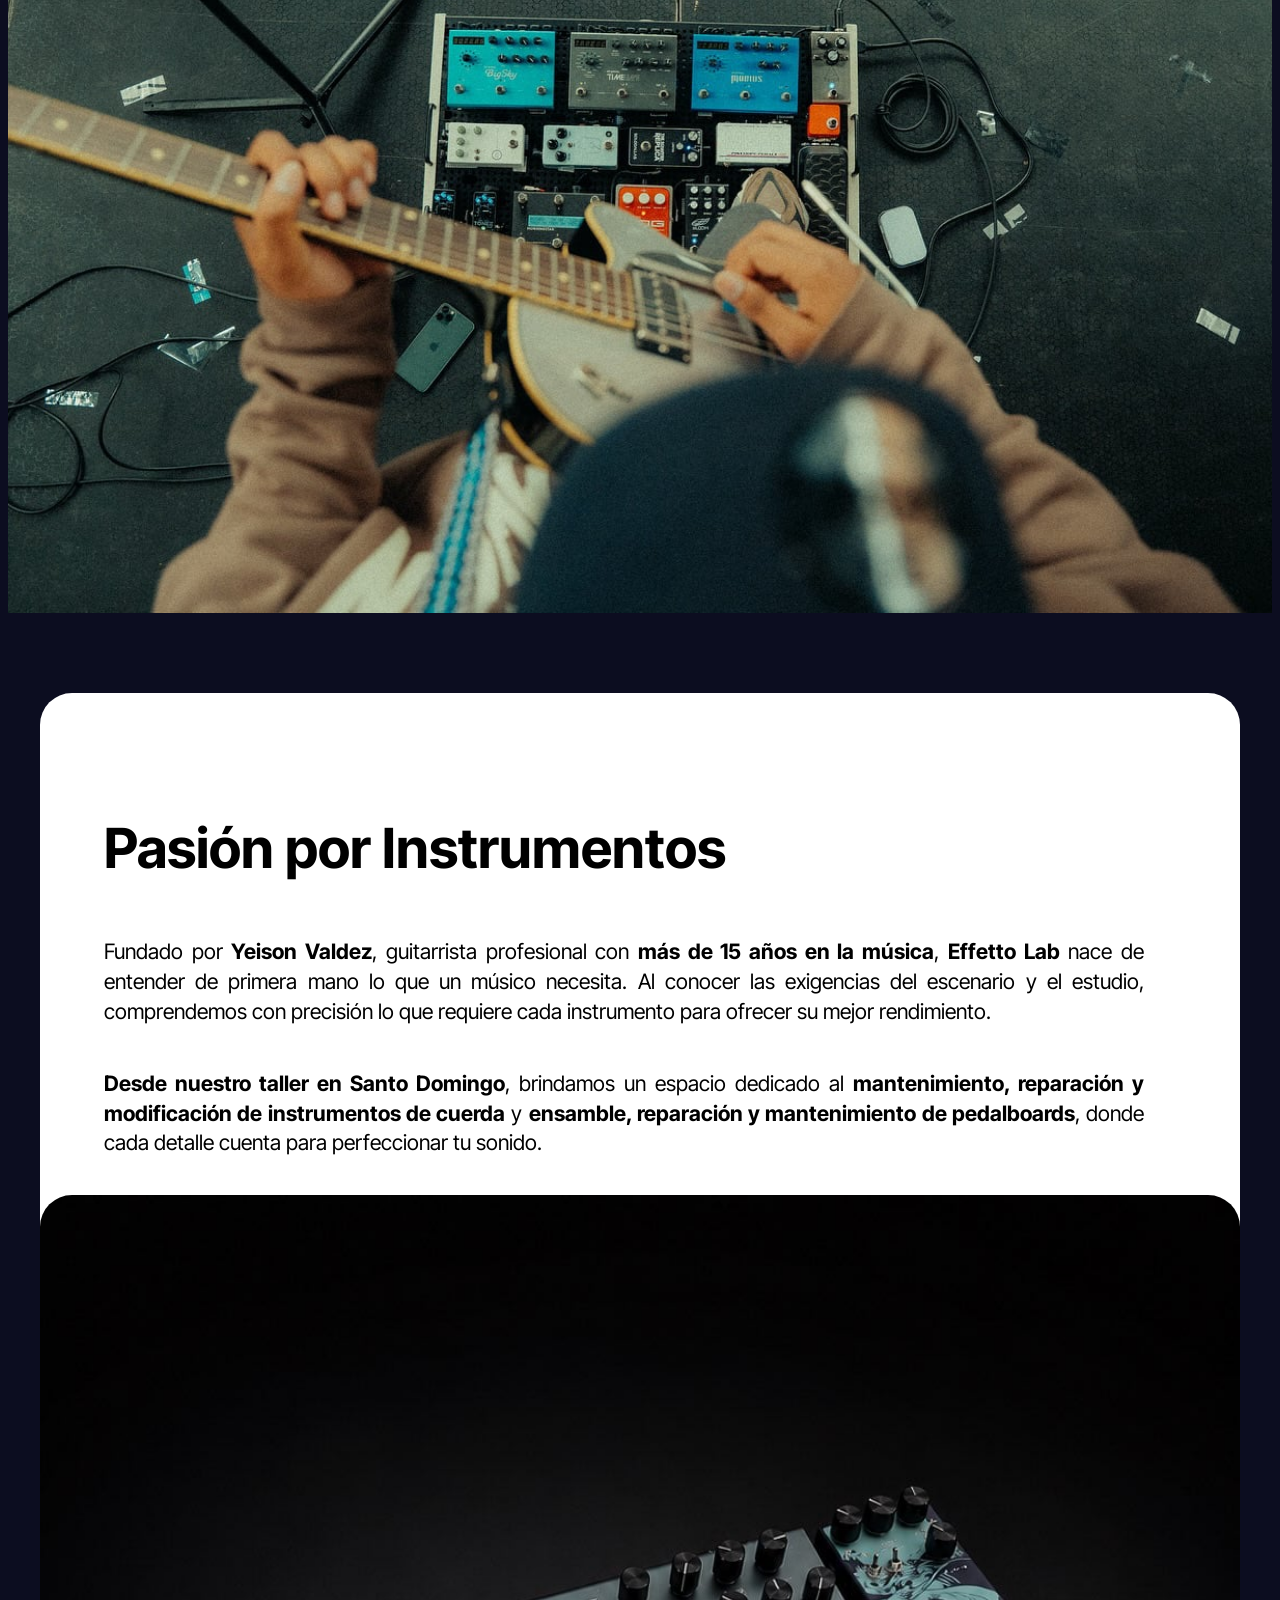
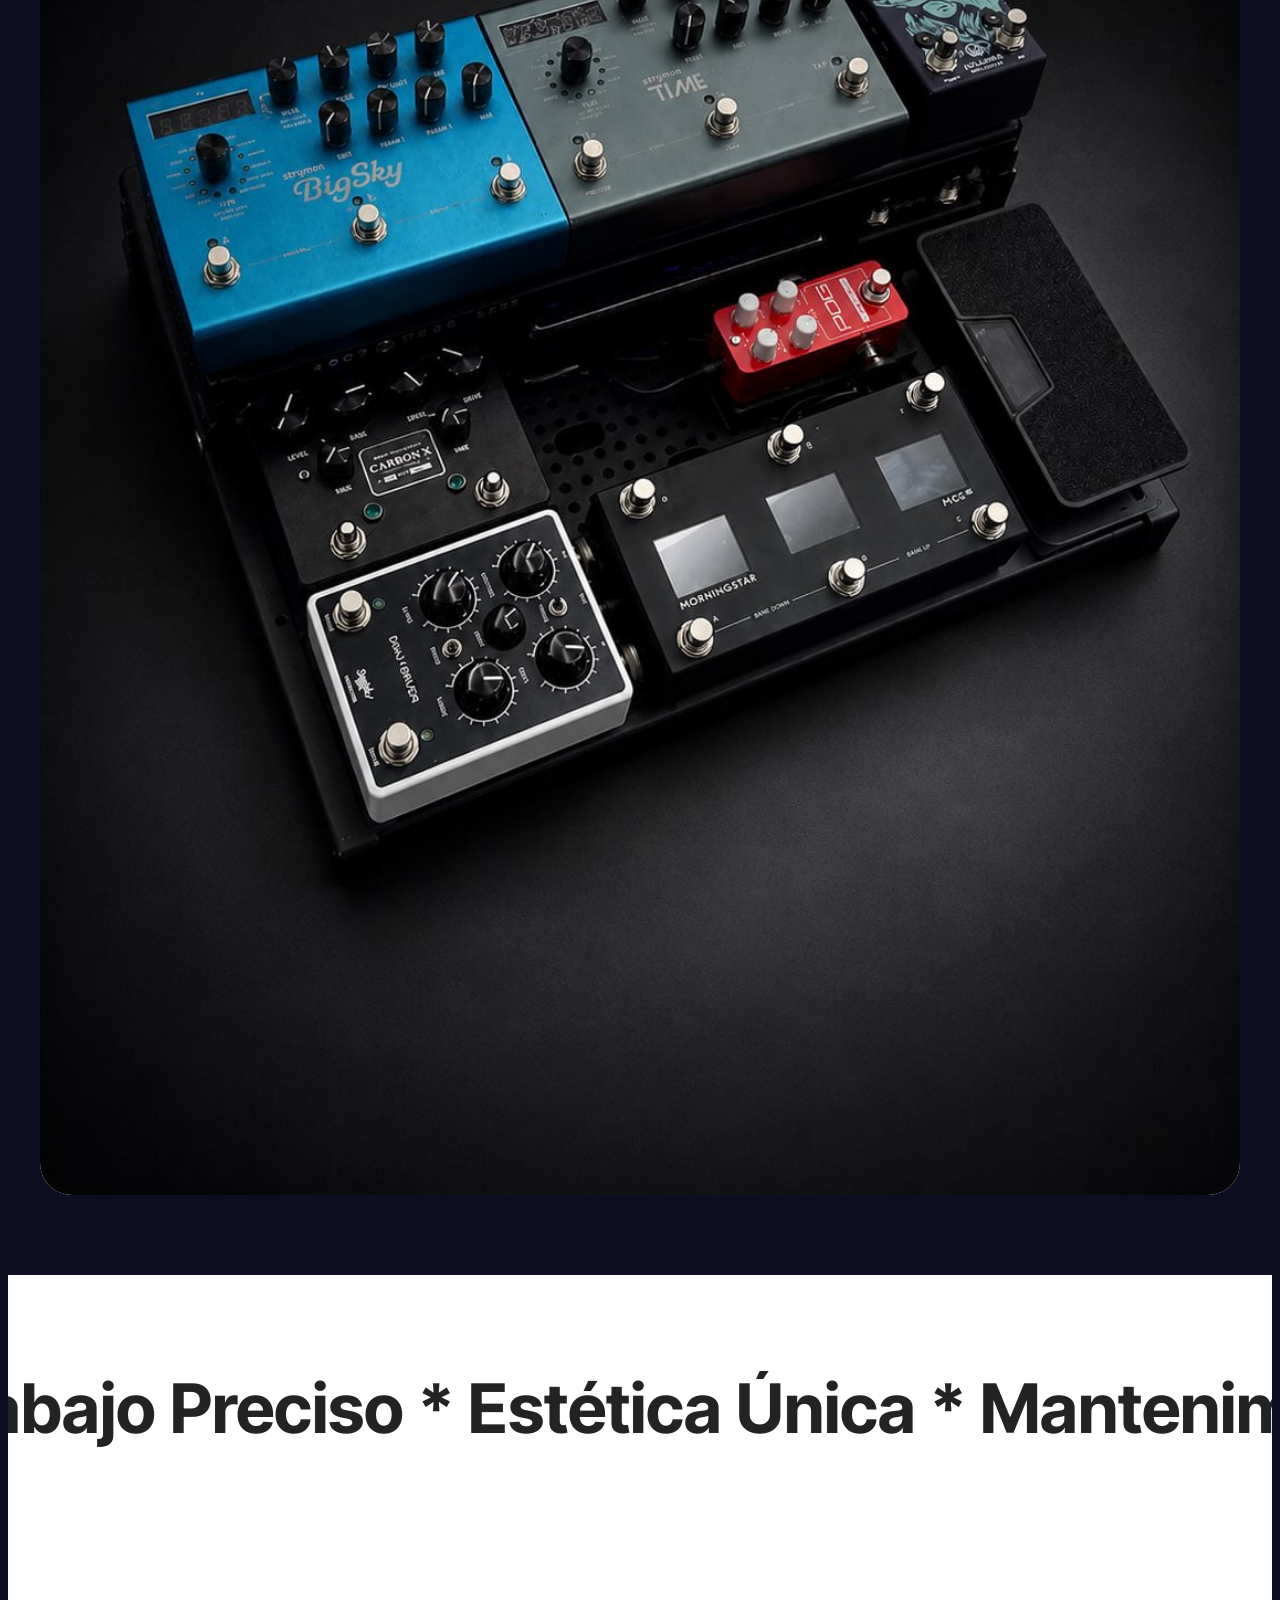
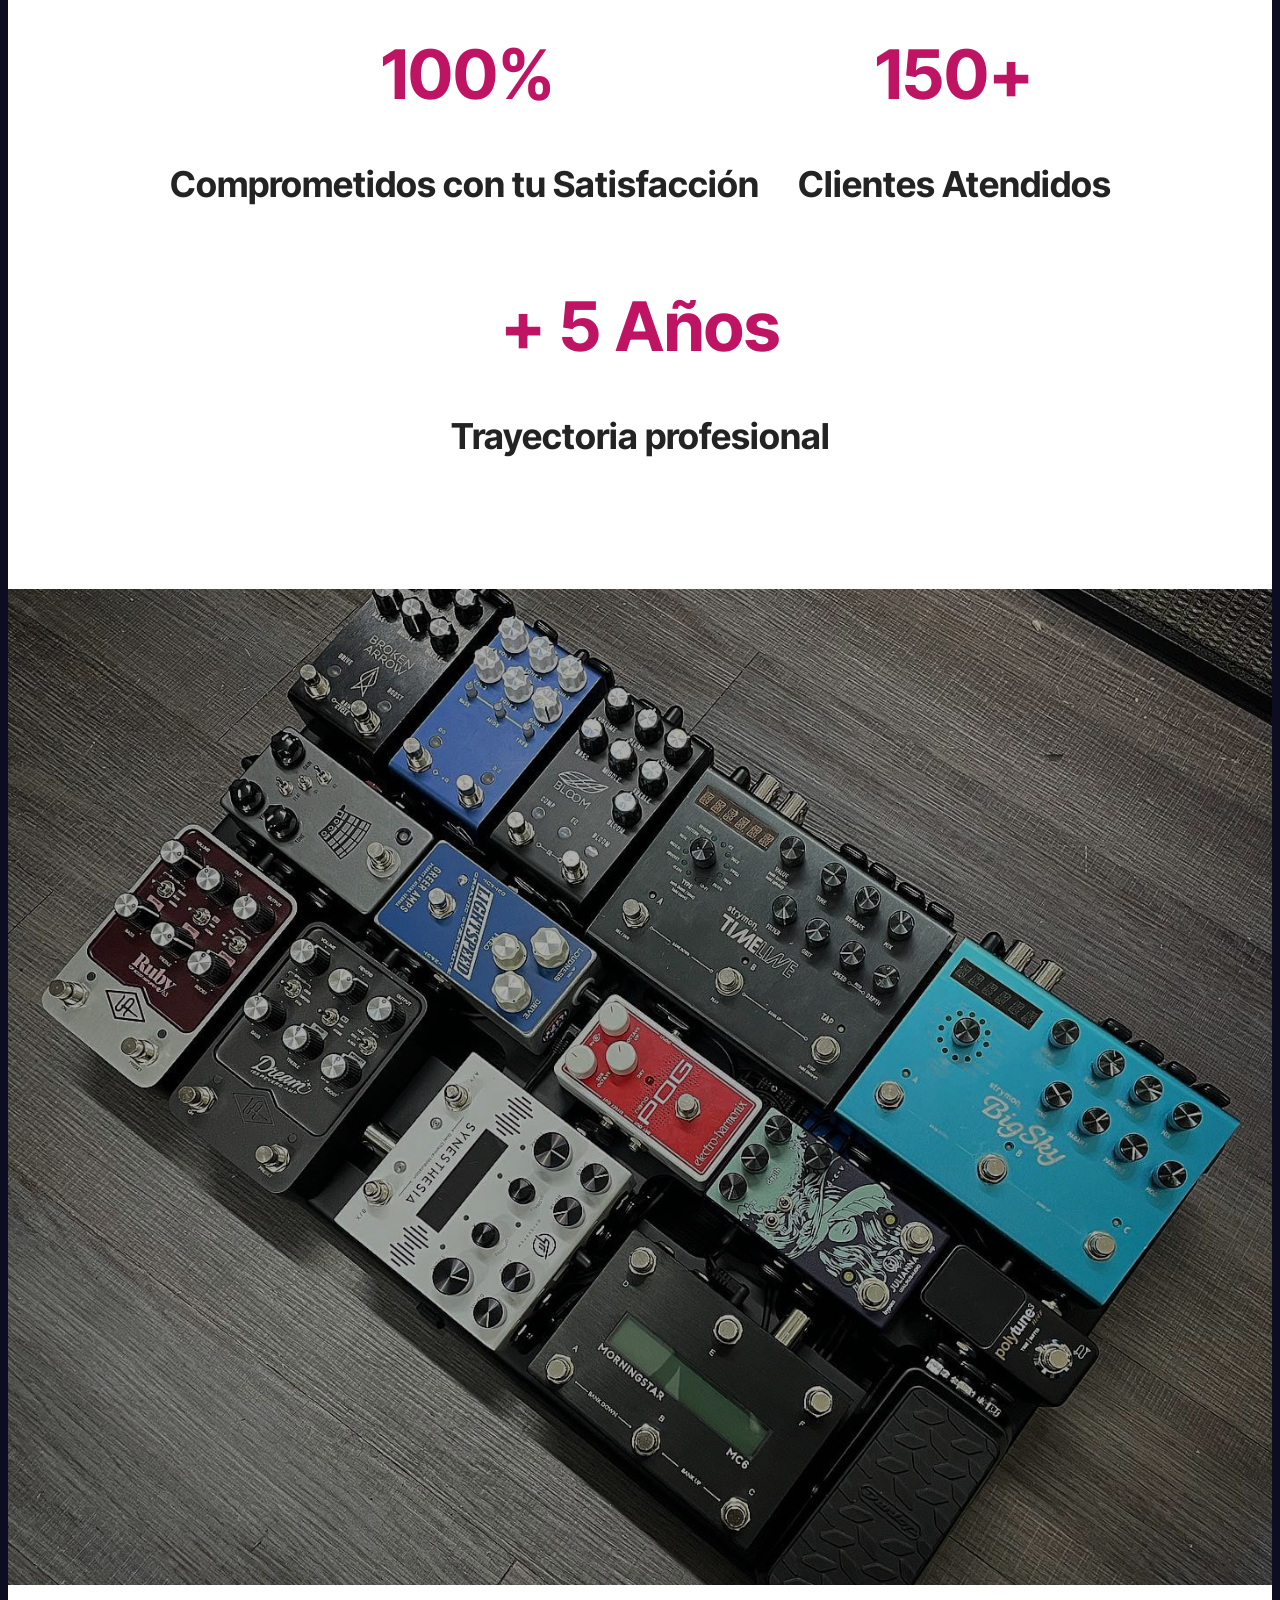
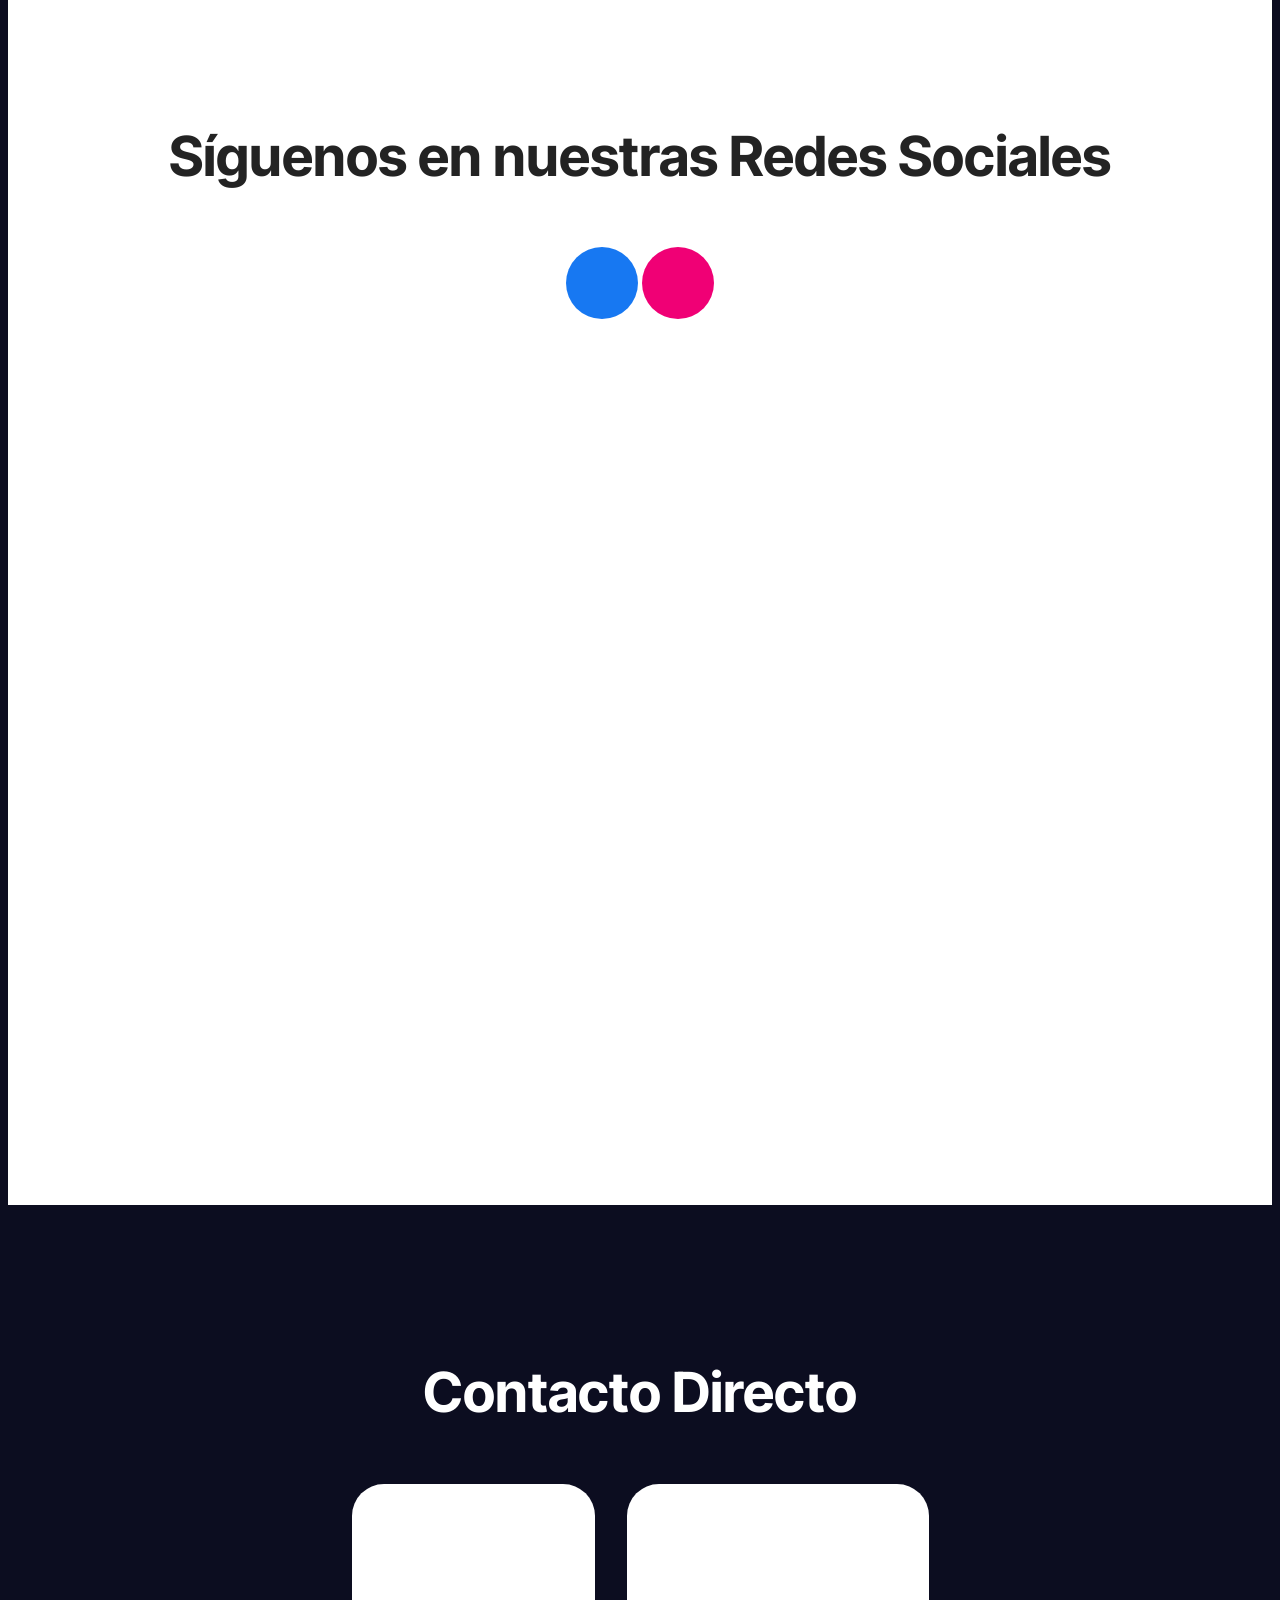
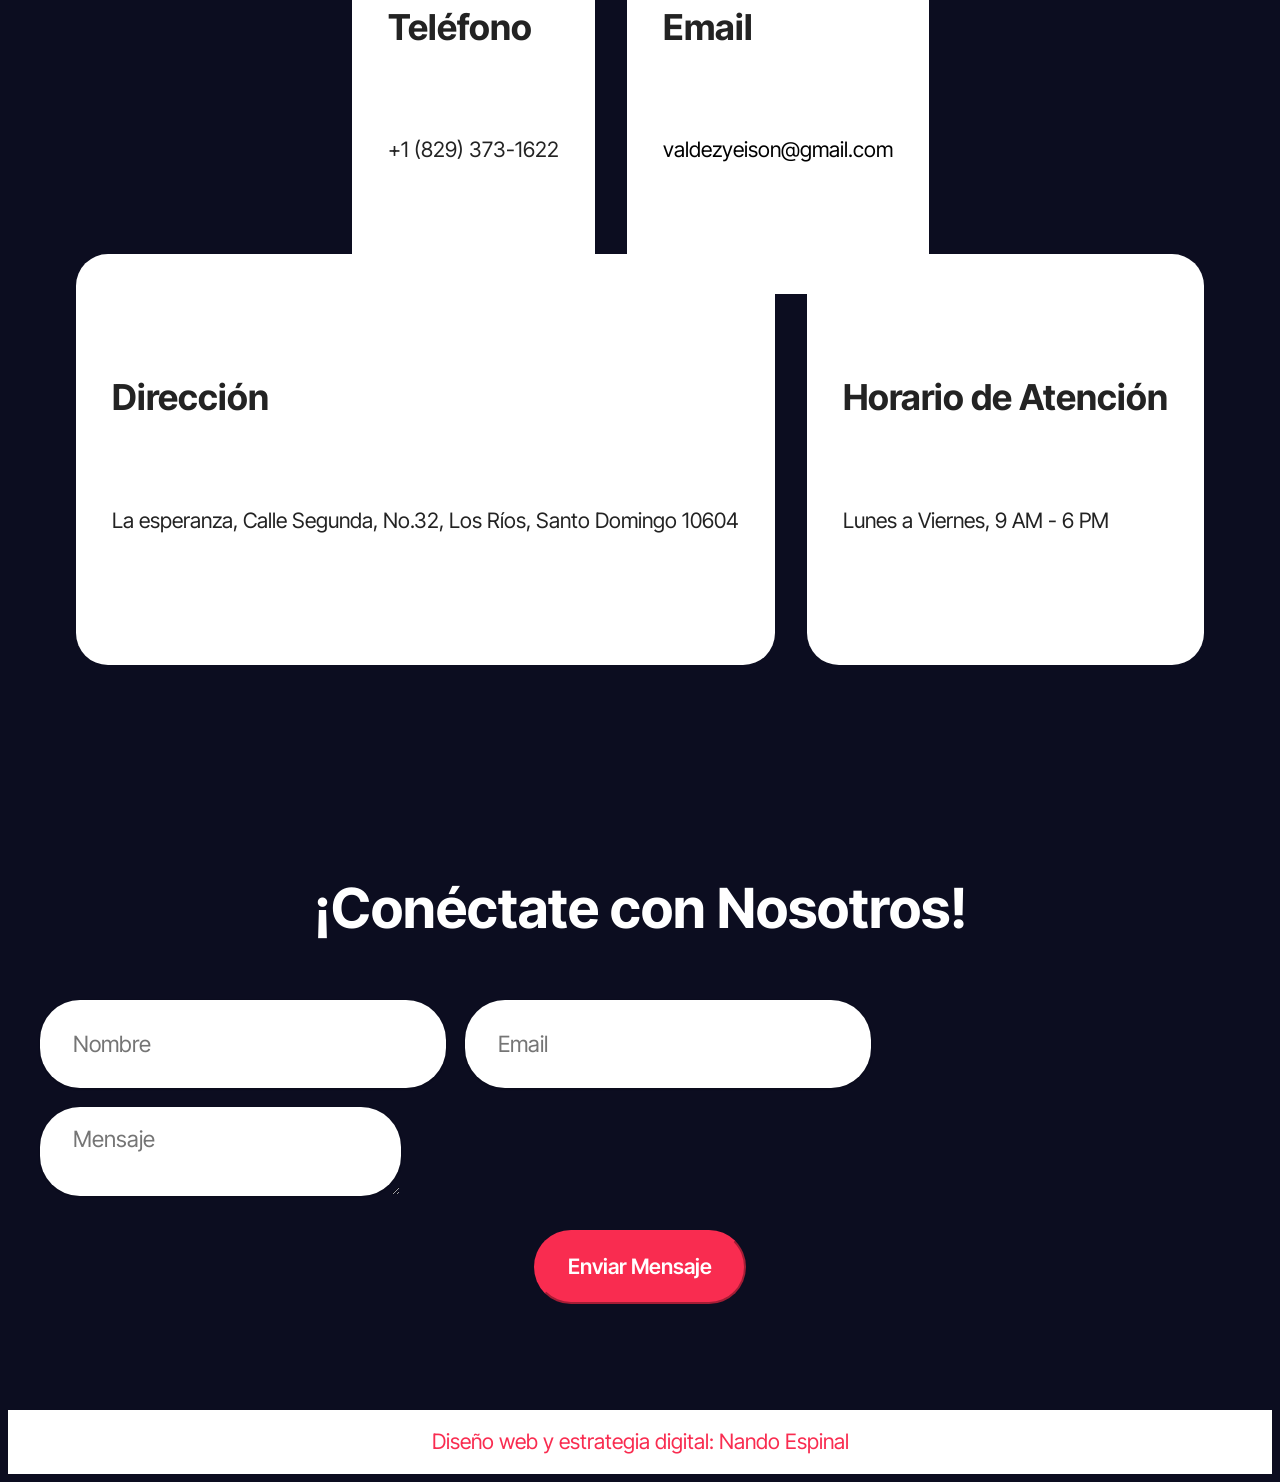
==== commit 755fcaee: "Update site generator and URL in index.html" ====
--- a/EFFETTOLAB/index.html
+++ b/EFFETTOLAB/index.html
@@ -1,10 +1,10 @@
 <!DOCTYPE html>
 <html  >
 <head>
-  <!-- Site made with Mobirise Website Builder v6.2.0, https://mobirise.com -->
+  <!-- Site made with Mobirise Website Builder v6.2.0, https://https://effettolab.com/ -->
   <meta charset="UTF-8">
   <meta http-equiv="X-UA-Compatible" content="IE=edge">
-  <meta name="generator" content="Mobirise v6.2.0, mobirise.com">
+  <meta name="generator" content="Mobirise v6.2.0, https://effettolab.com/">
   <meta name="viewport" content="width=device-width, initial-scale=1, minimum-scale=1">
   <link rel="shortcut icon" href="assets/images/logo20effectto20lab-275x275.jpg" type="image/x-icon">
   <meta name="description" content="Un taller de mantenimiento y modificación de instrumentos de cuerda brinda servicios especializados en Santo Domingo. Comunicate por WhatsApp para consultas y precios.">
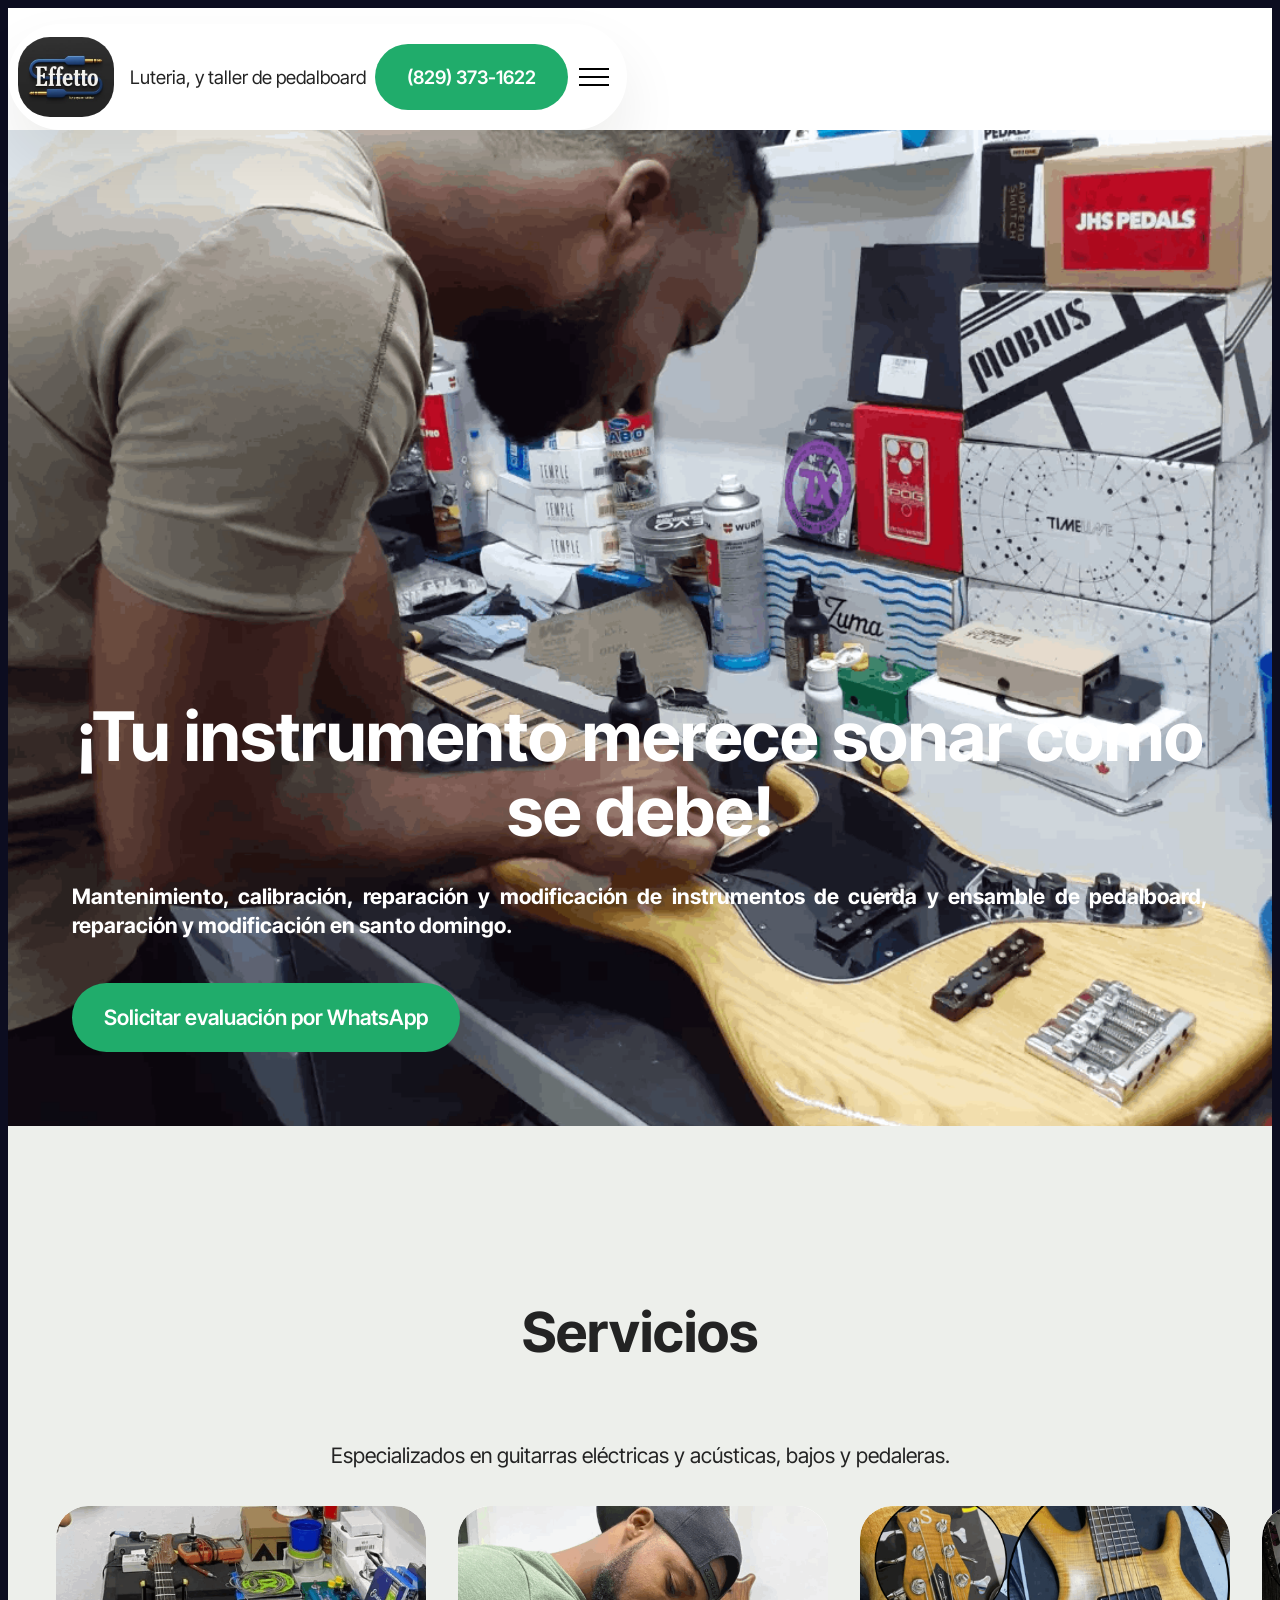
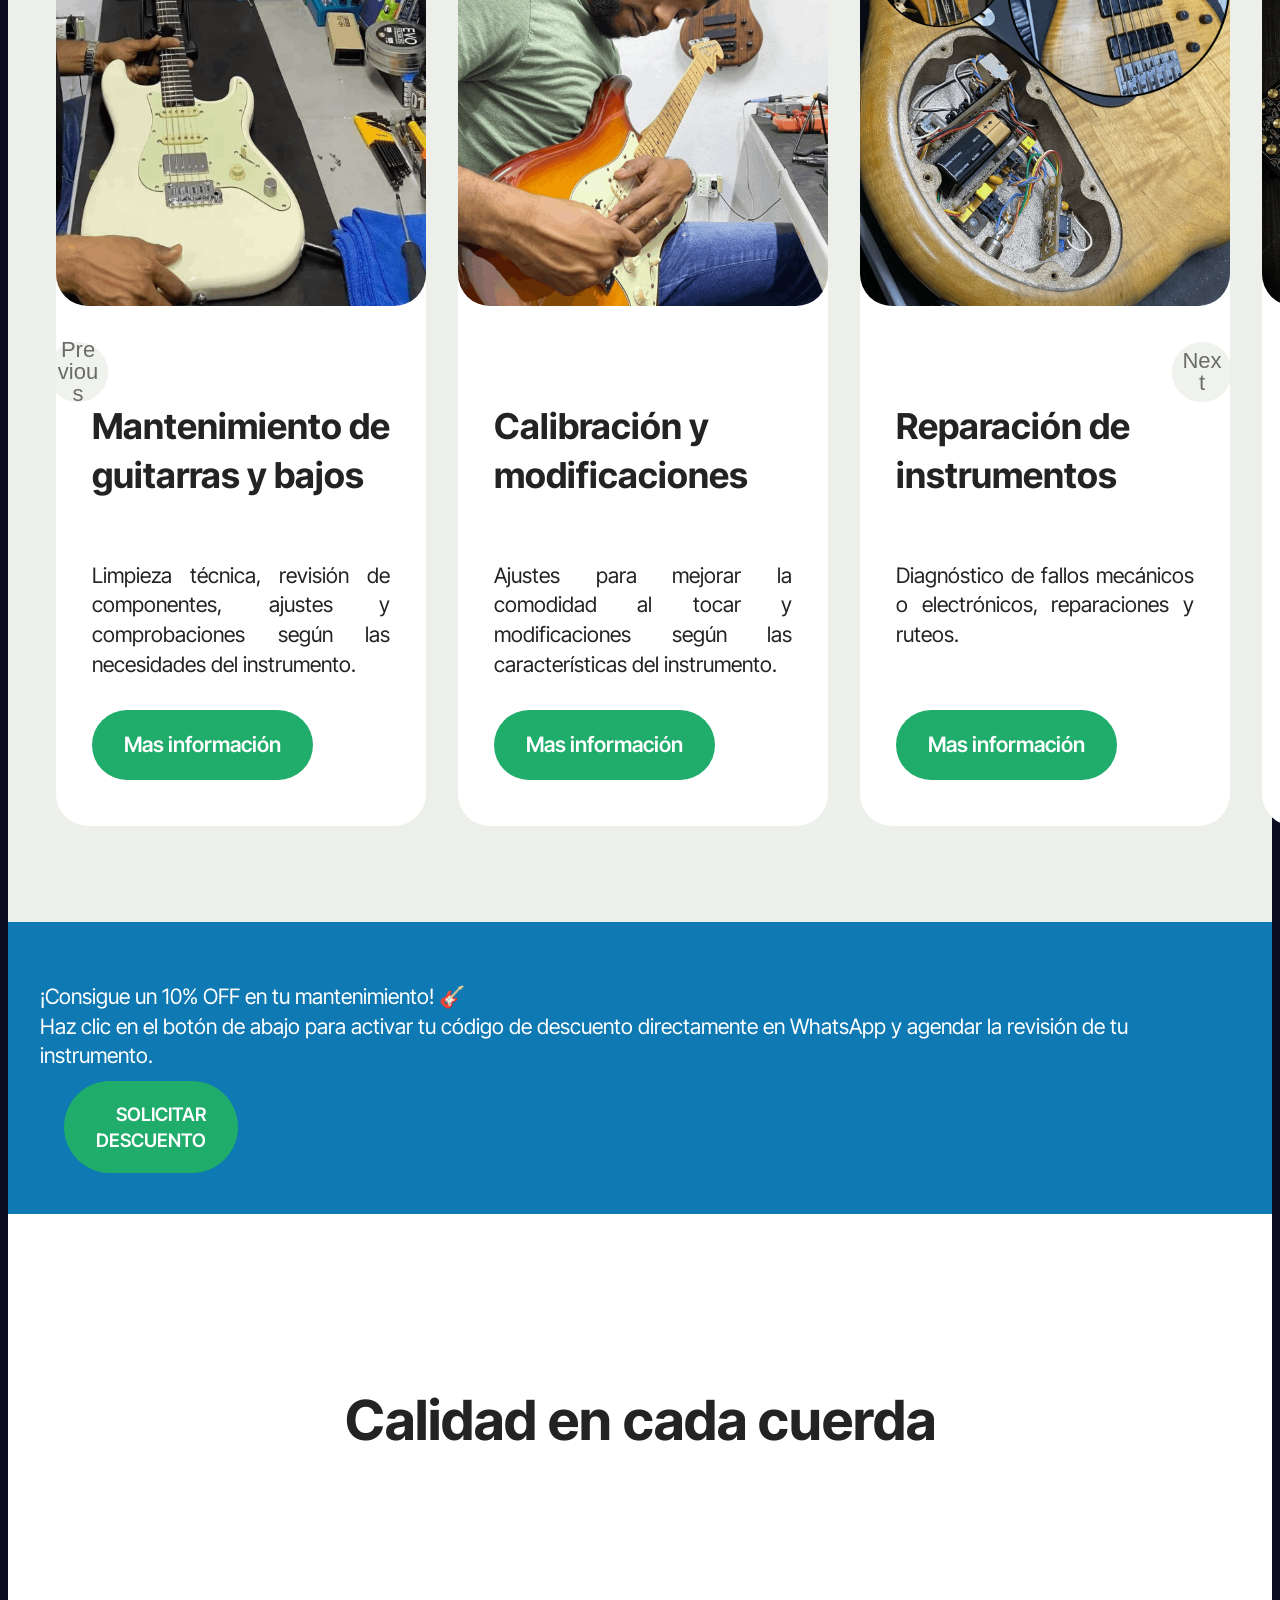
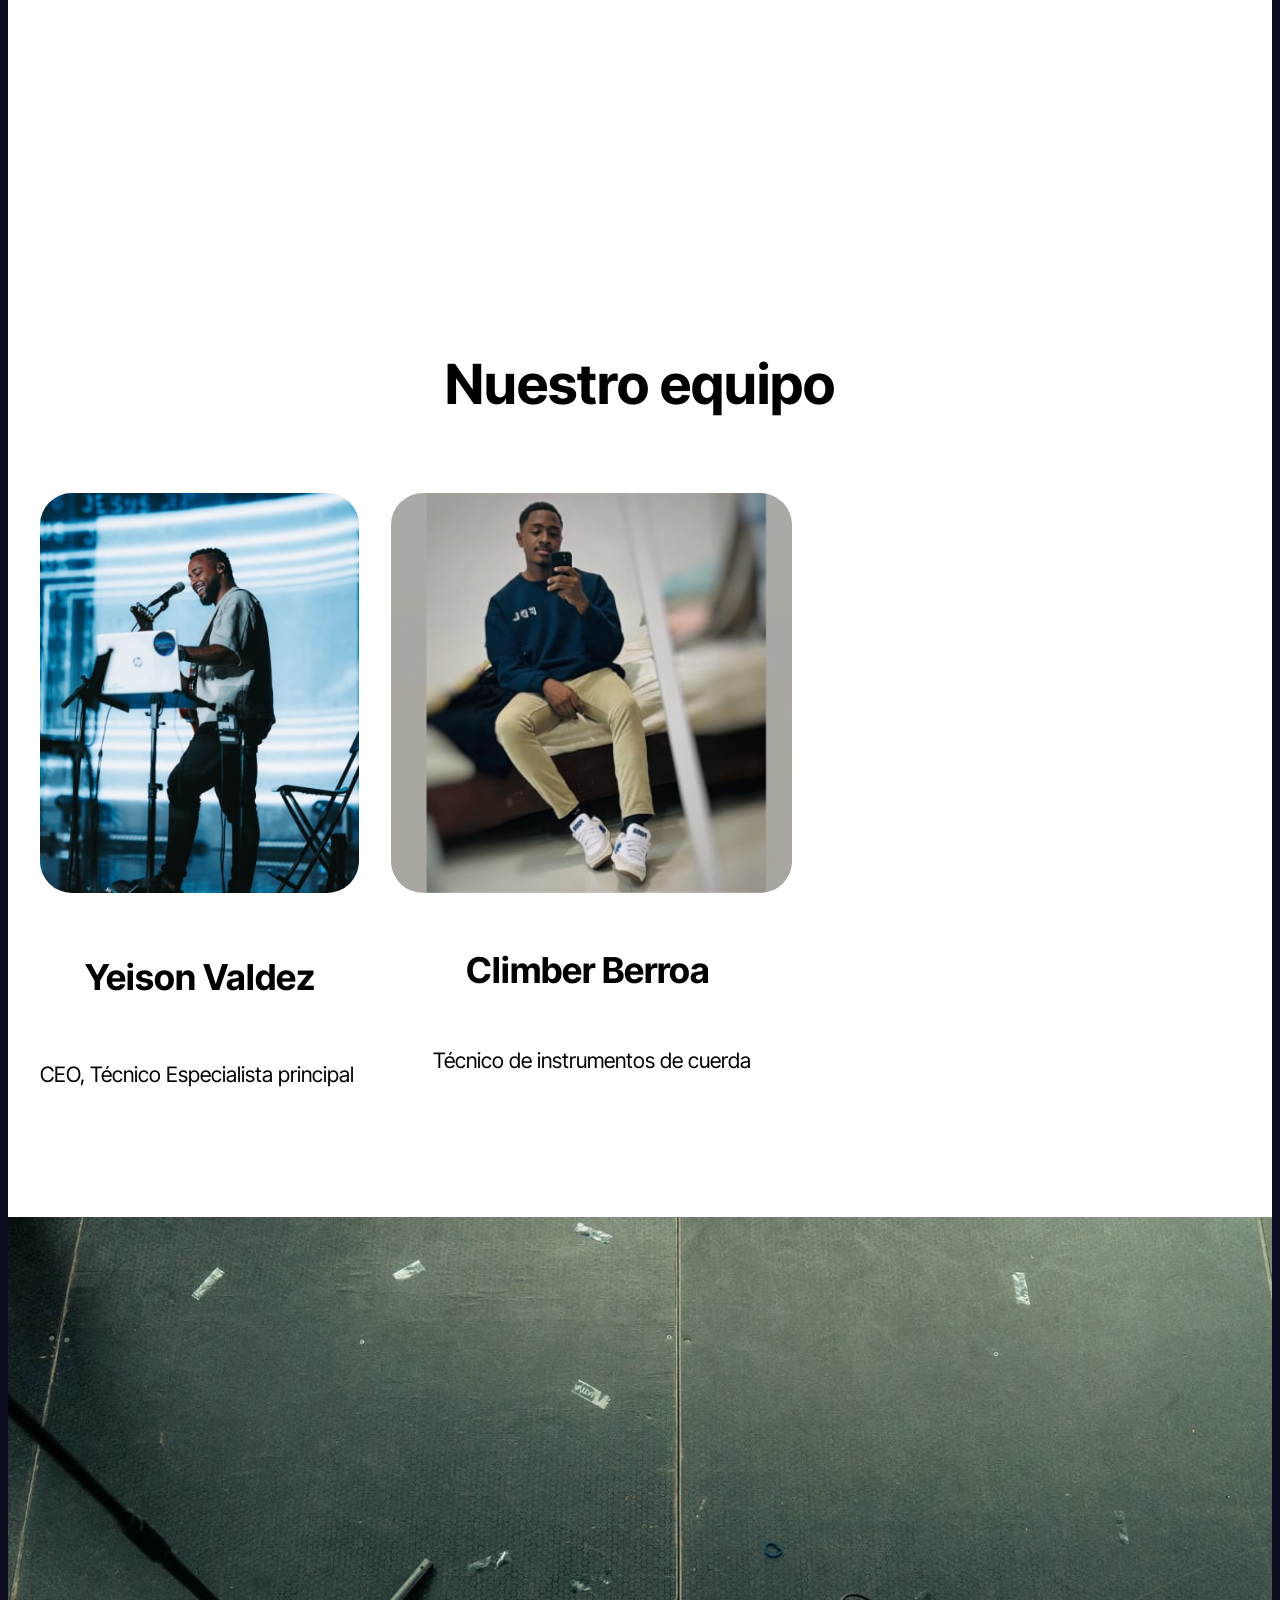
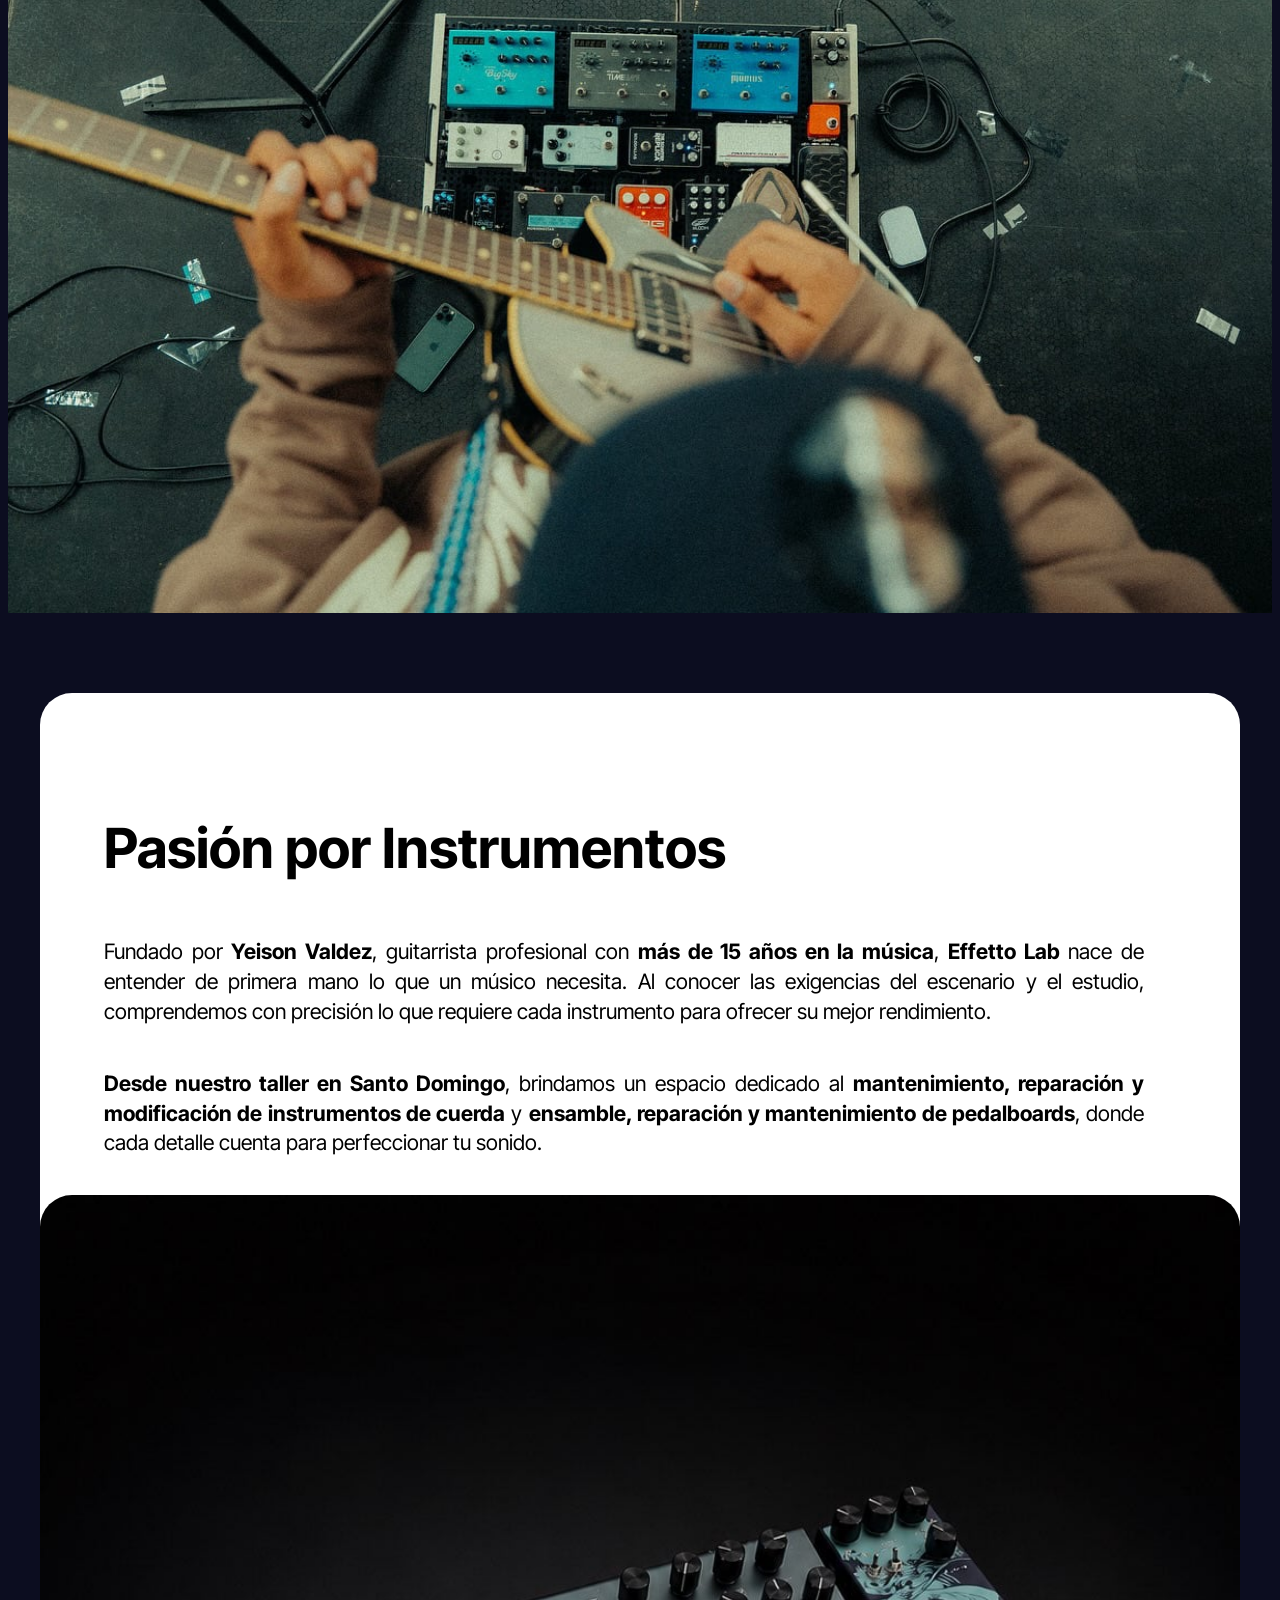
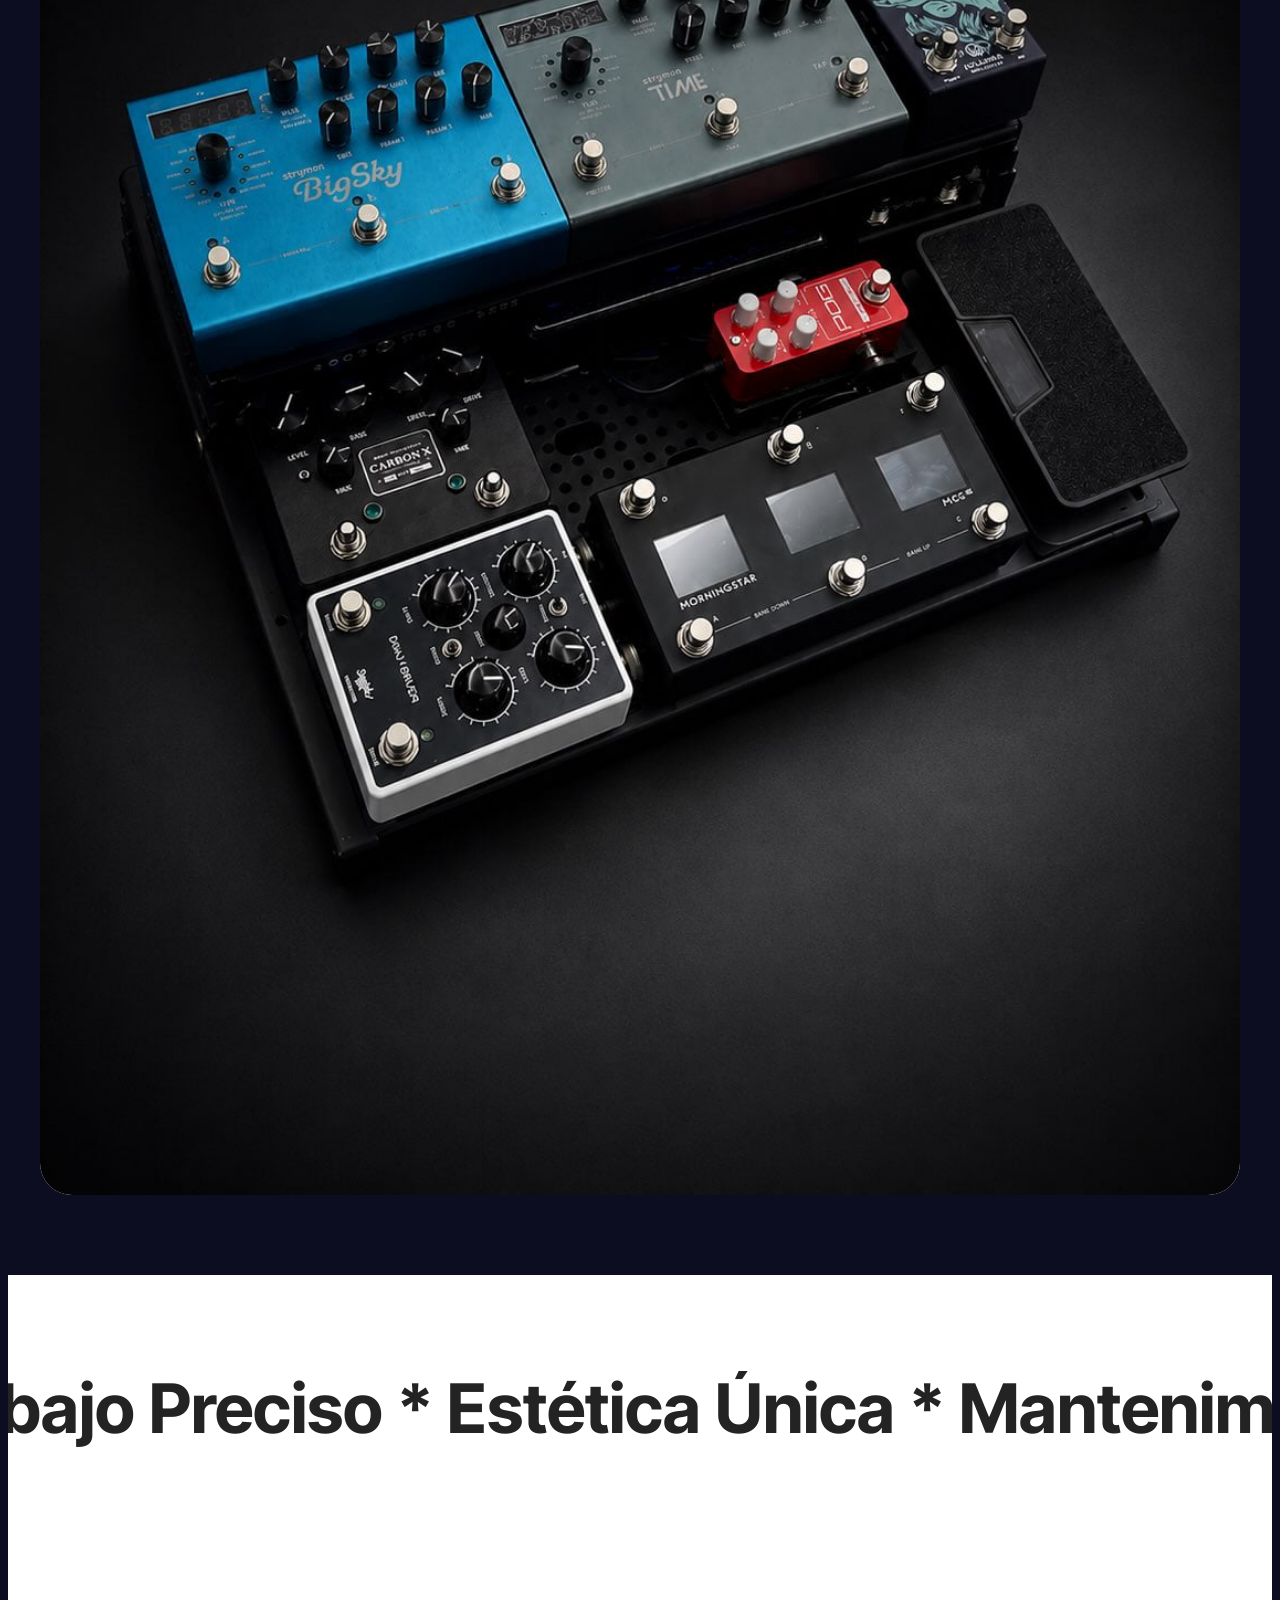
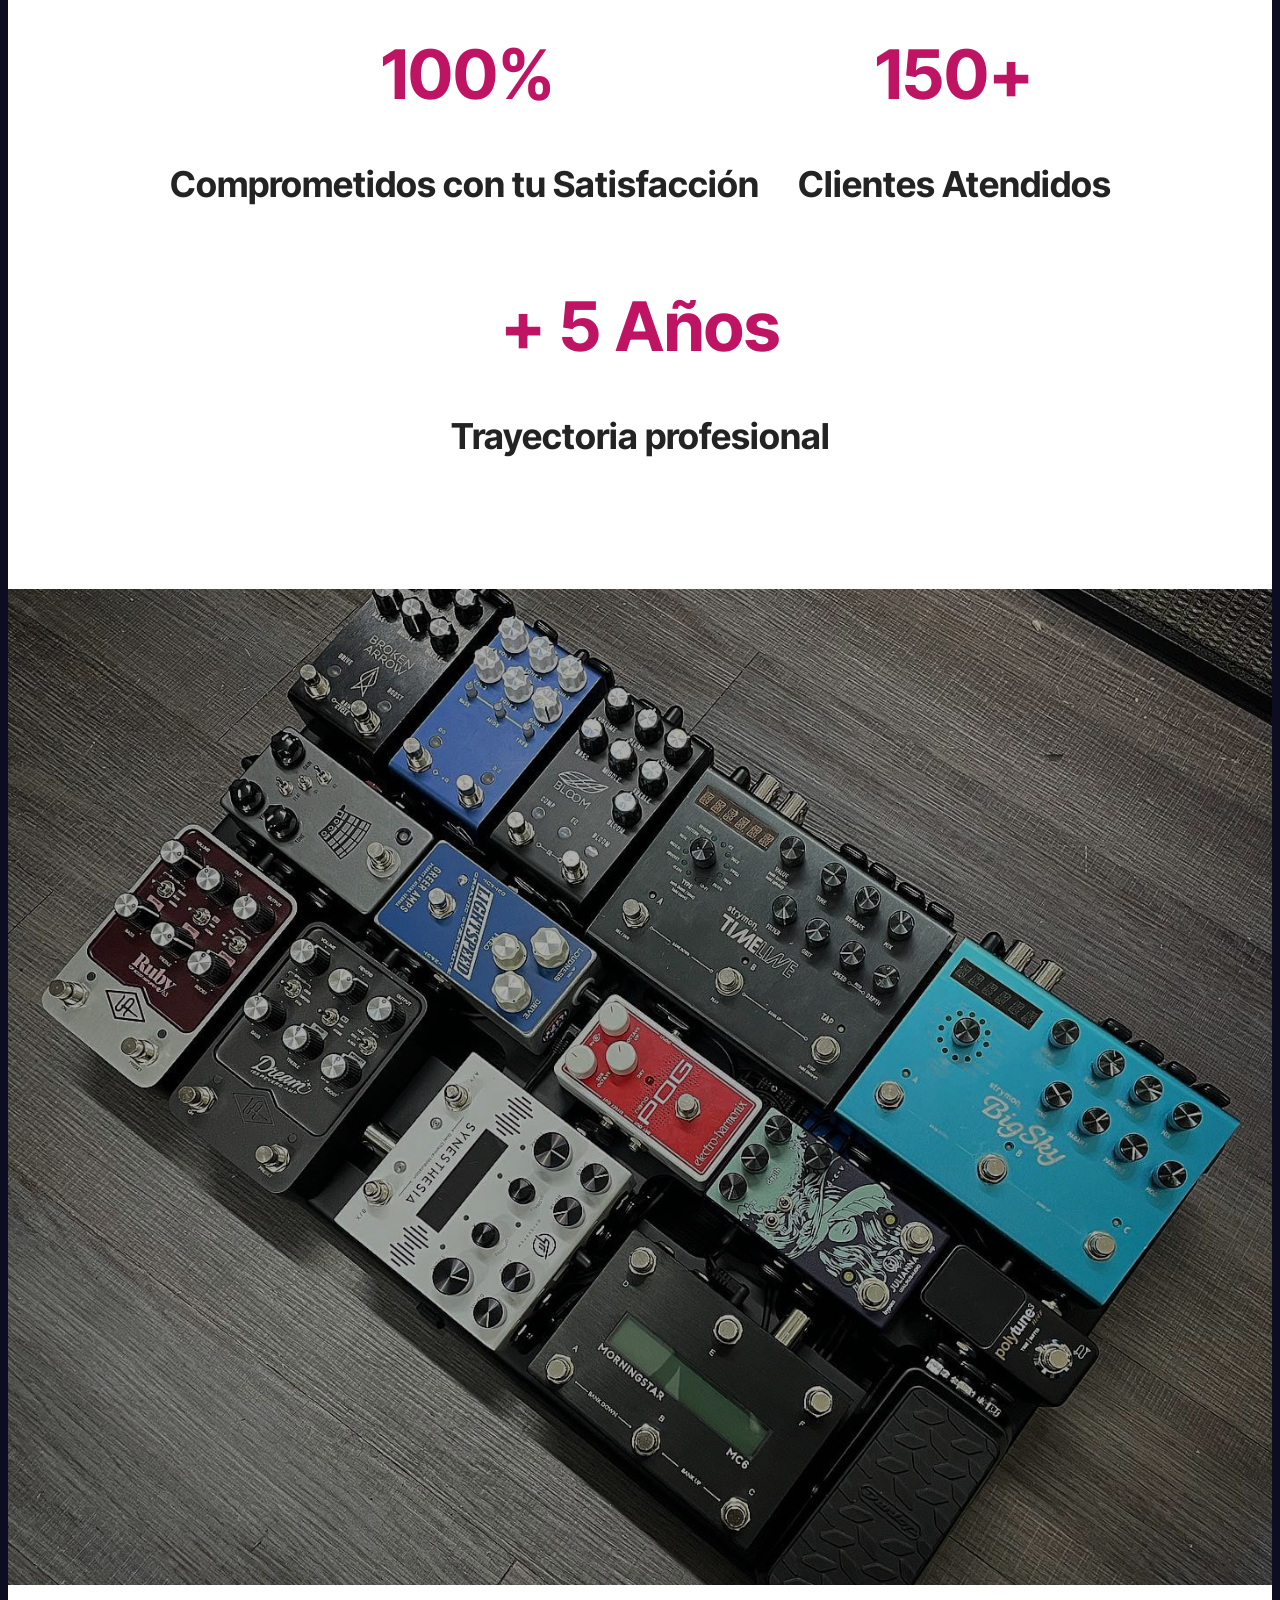
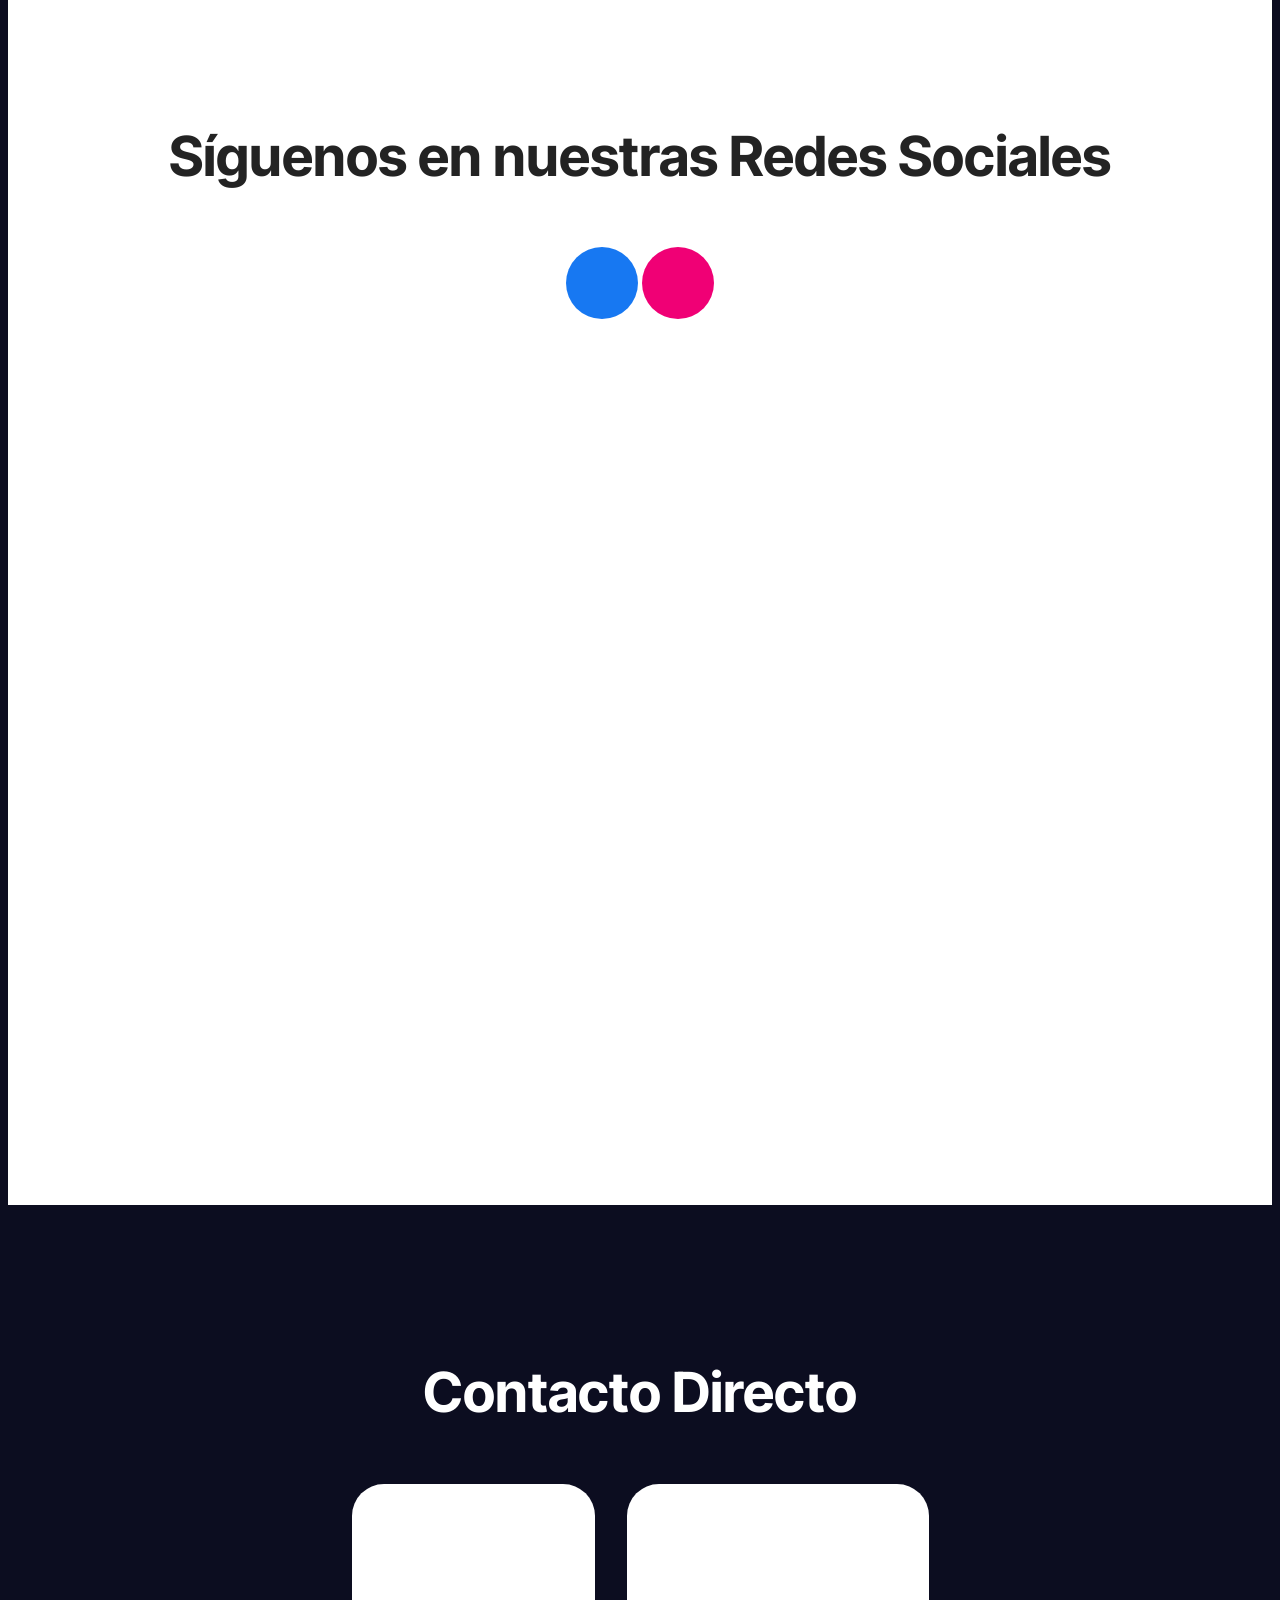
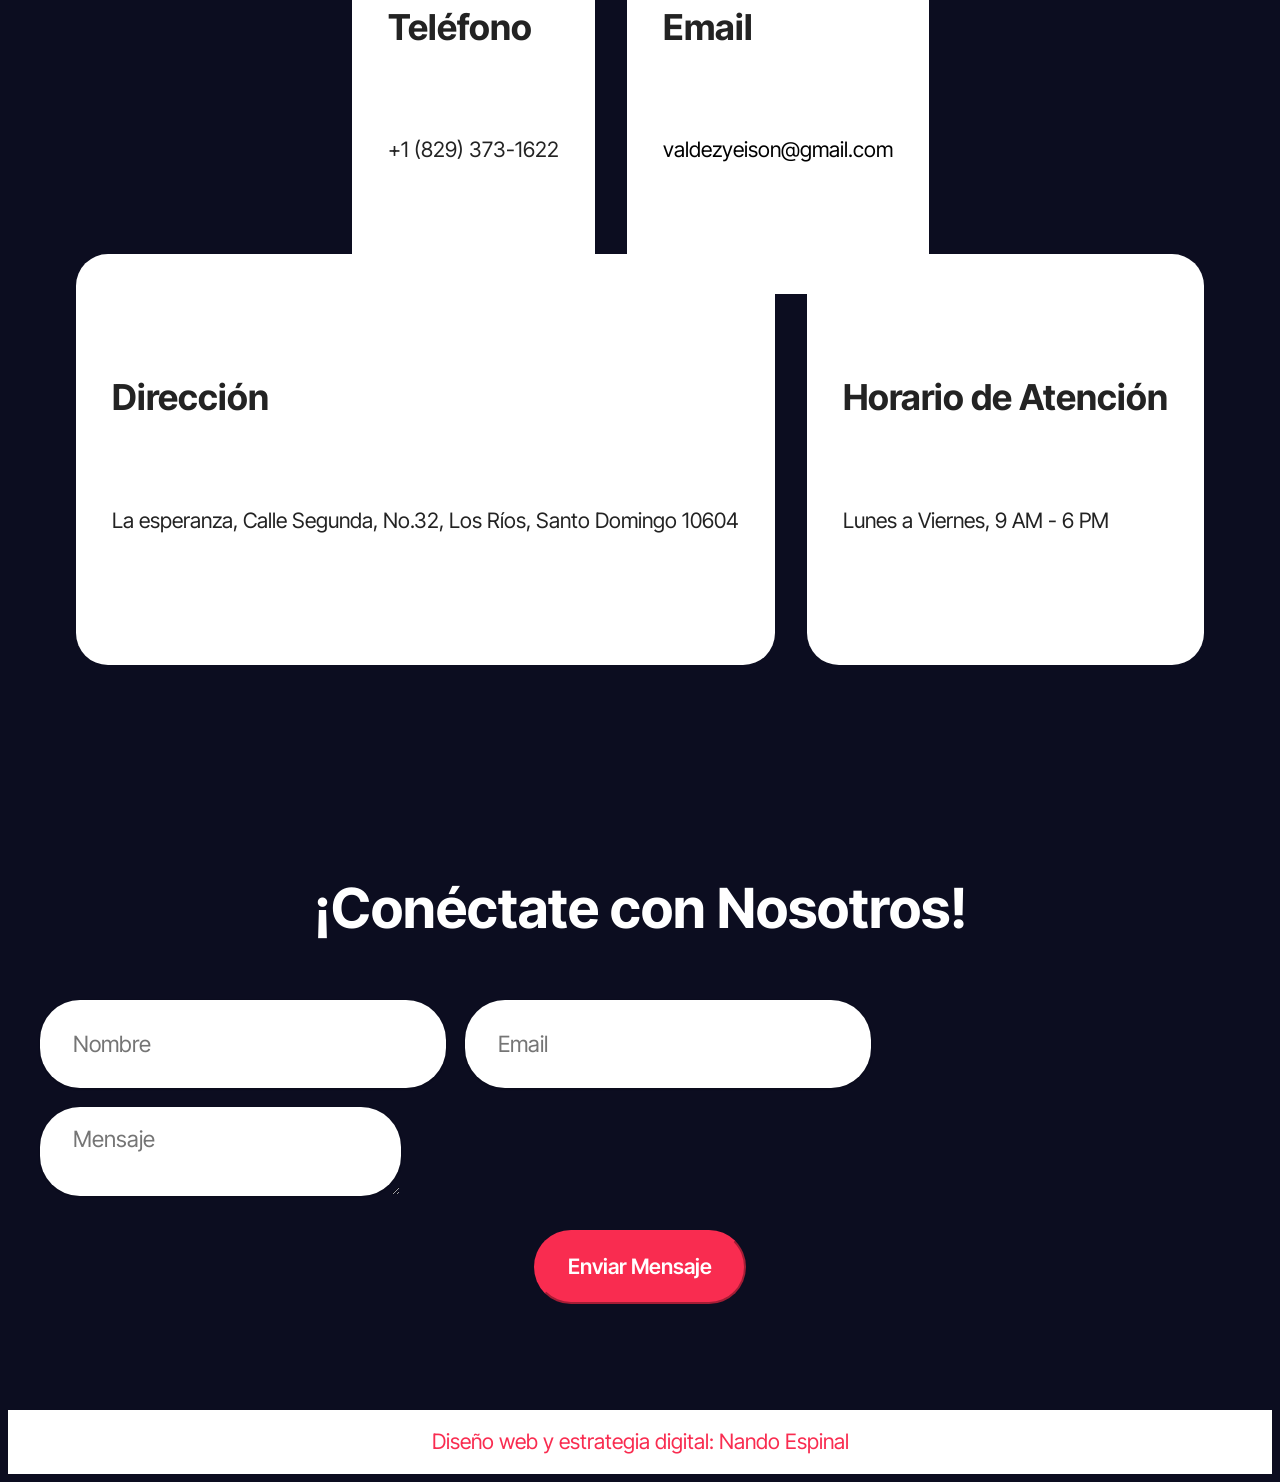
==== commit 8b53182f: "Update links in index.html to point to effettolab.com" ====
--- a/EFFETTOLAB/index.html
+++ b/EFFETTOLAB/index.html
@@ -1,7 +1,7 @@
 <!DOCTYPE html>
 <html  >
 <head>
-  <!-- Site made with Mobirise Website Builder v6.2.0, https://https://effettolab.com/ -->
+  <!-- Site made with Mobirise Website Builder v6.2.0, https://effettolab.com/ -->
   <meta charset="UTF-8">
   <meta http-equiv="X-UA-Compatible" content="IE=edge">
   <meta name="generator" content="Mobirise v6.2.0, https://effettolab.com/">
@@ -34,11 +34,11 @@
 		<div class="container">
 			<div class="navbar-brand">
 				<span class="navbar-logo">
-					<a href="https://mobiri.se">
+					<a href="https://effettolab.com/">
 						<img src="assets/images/logo20effectto20lab-275x275.jpg" alt="Mobirise Website Builder" style="height: 5rem;">
 					</a>
 				</span>
-				<span class="navbar-caption-wrap"><a class="navbar-caption text-black display-4" href="https://mobiri.se">Luteria, y taller de pedalboard</a></span>
+				<span class="navbar-caption-wrap"><a class="navbar-caption text-black display-4" href="https://effettolab.com/">Luteria, y taller de pedalboard</a></span>
 			</div>
 			<button class="navbar-toggler" type="button" data-toggle="collapse" data-bs-toggle="collapse" data-target="#navbarSupportedContent" data-bs-target="#navbarSupportedContent" aria-controls="navbarNavAltMarkup" aria-expanded="false" aria-label="Toggle navigation">
 				<div class="hamburger">
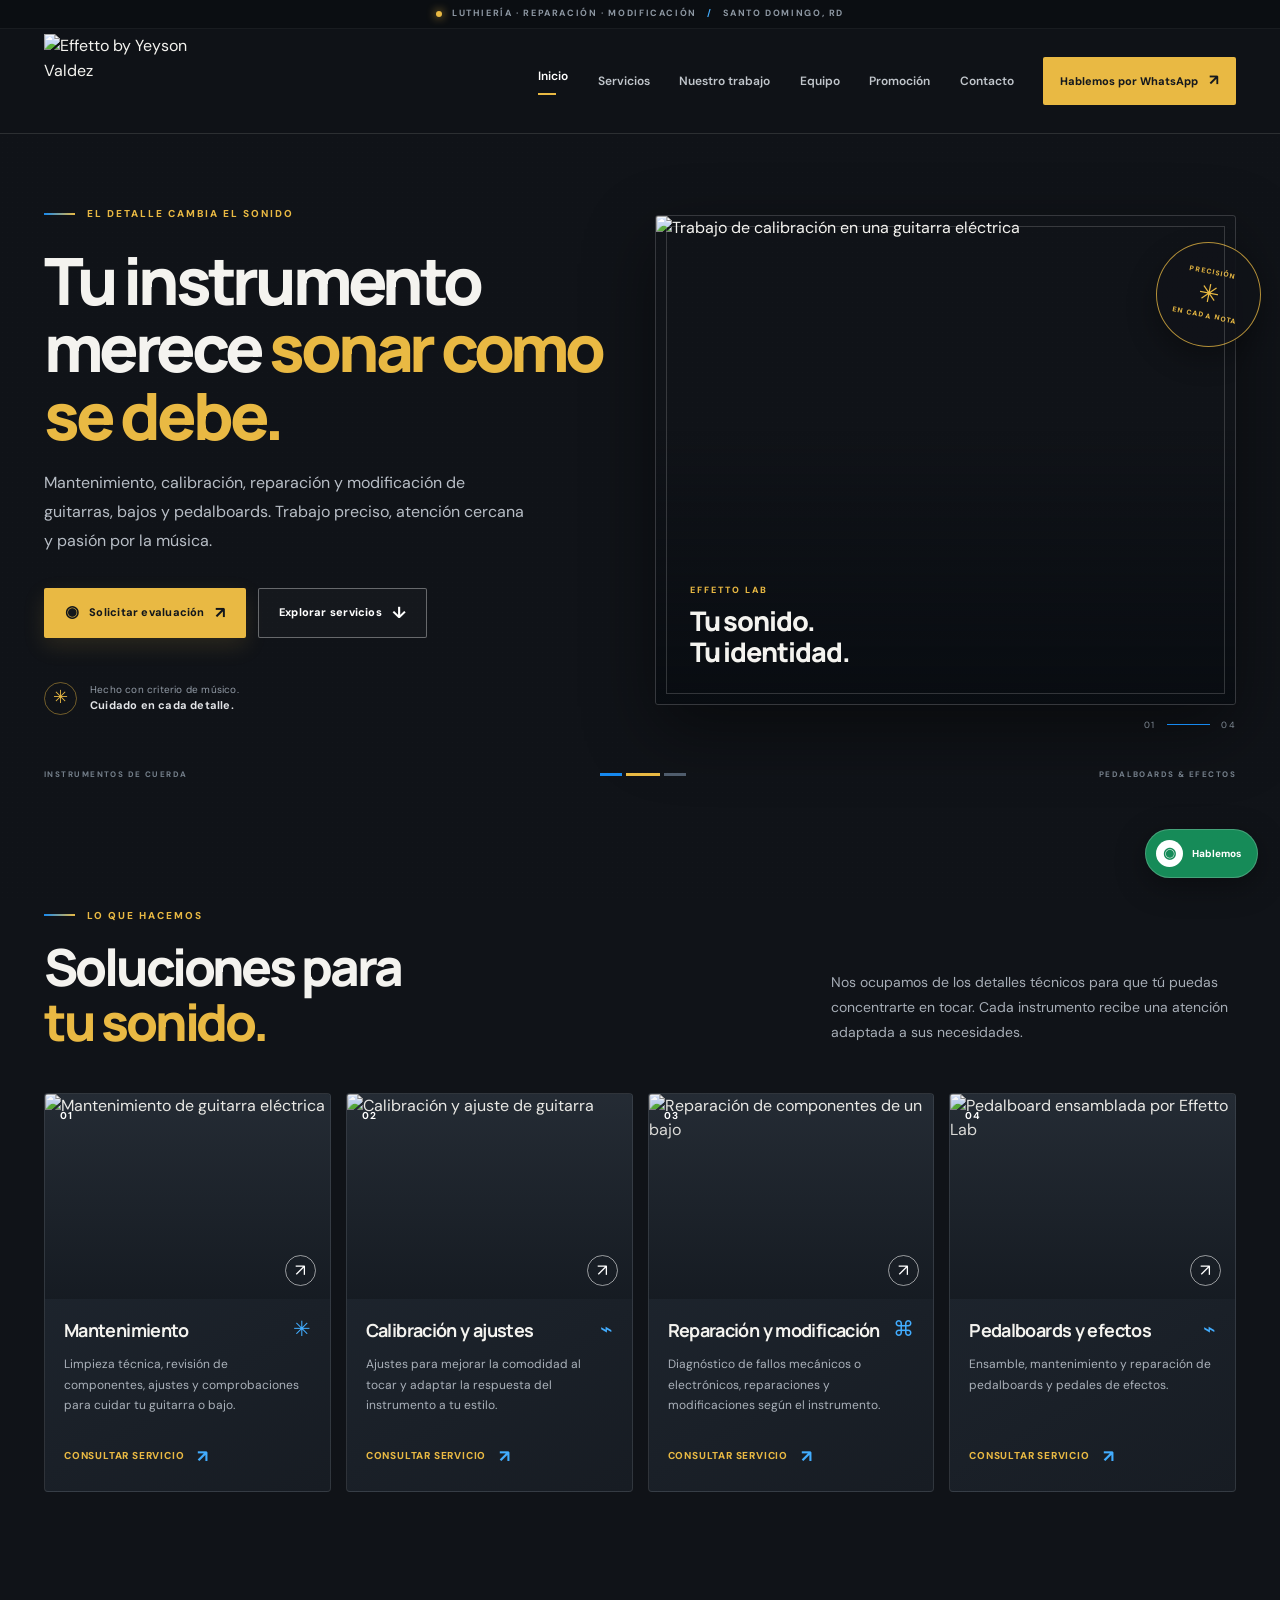
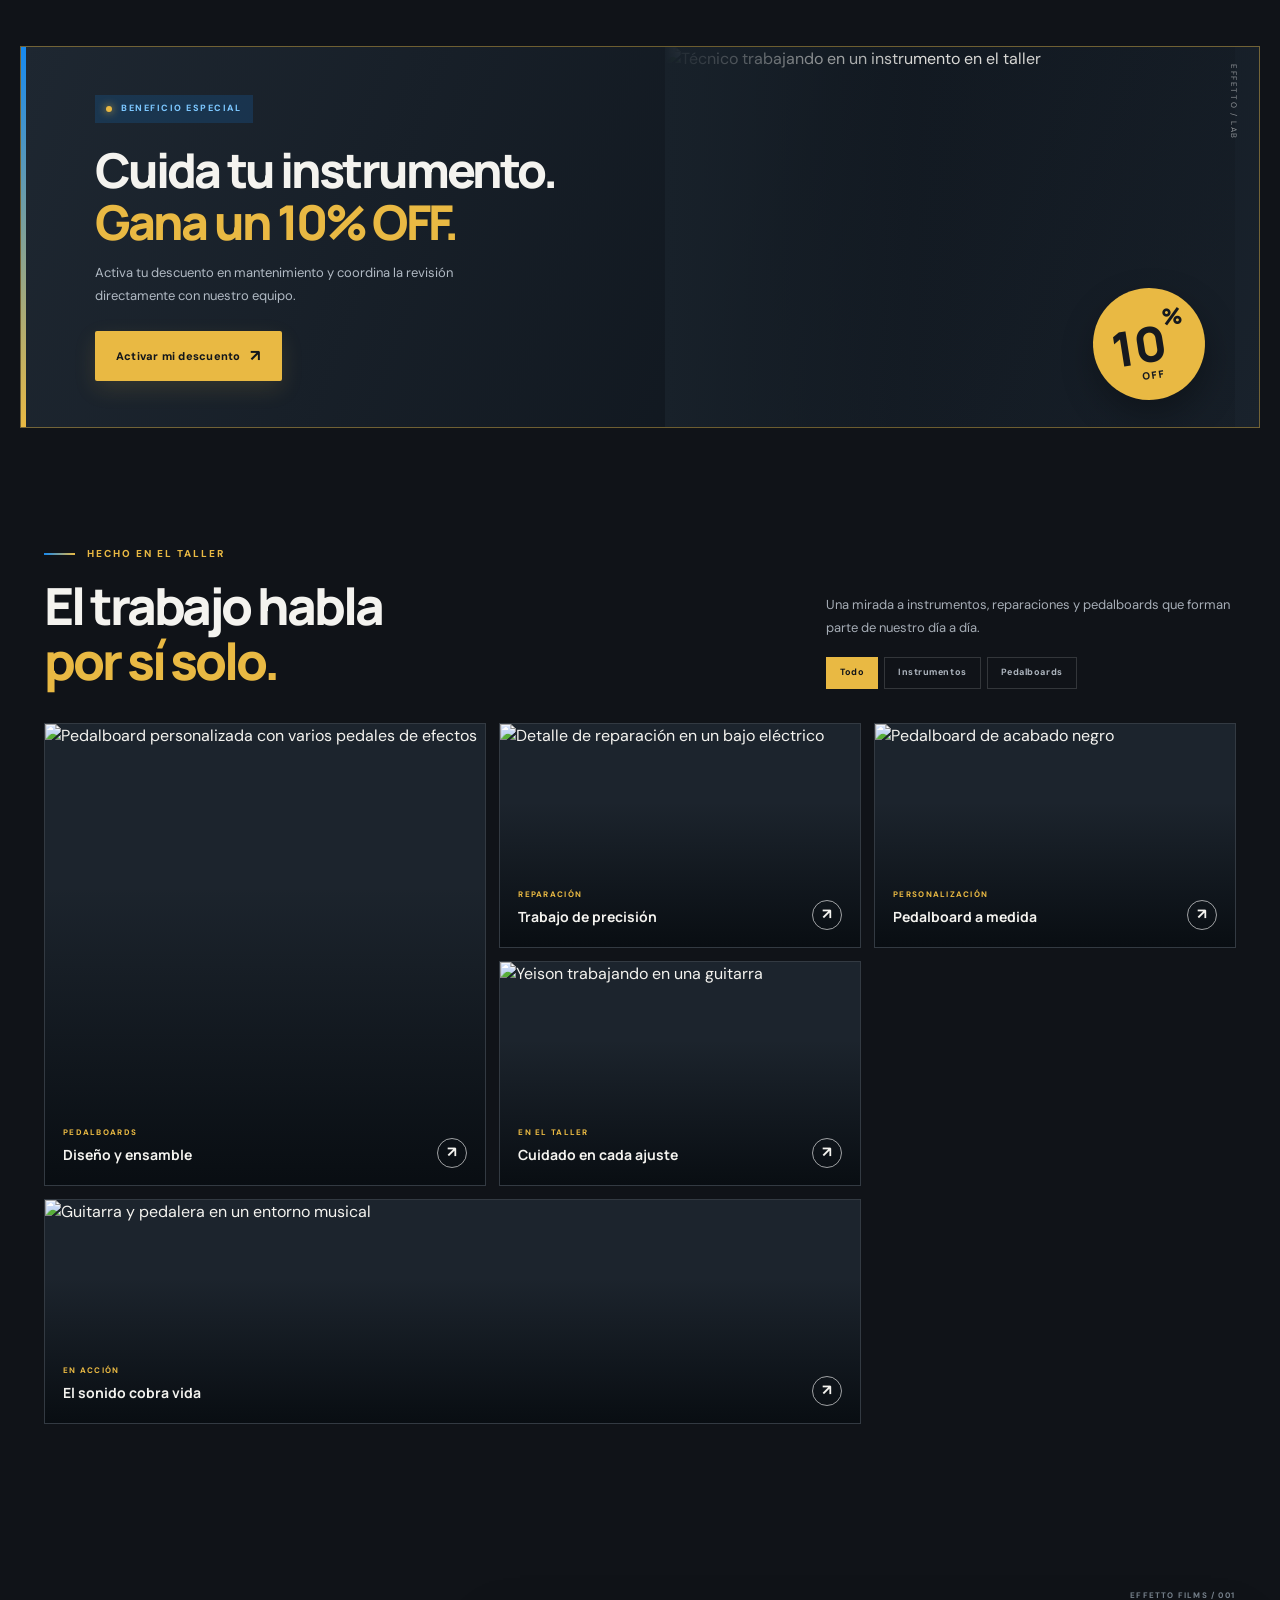
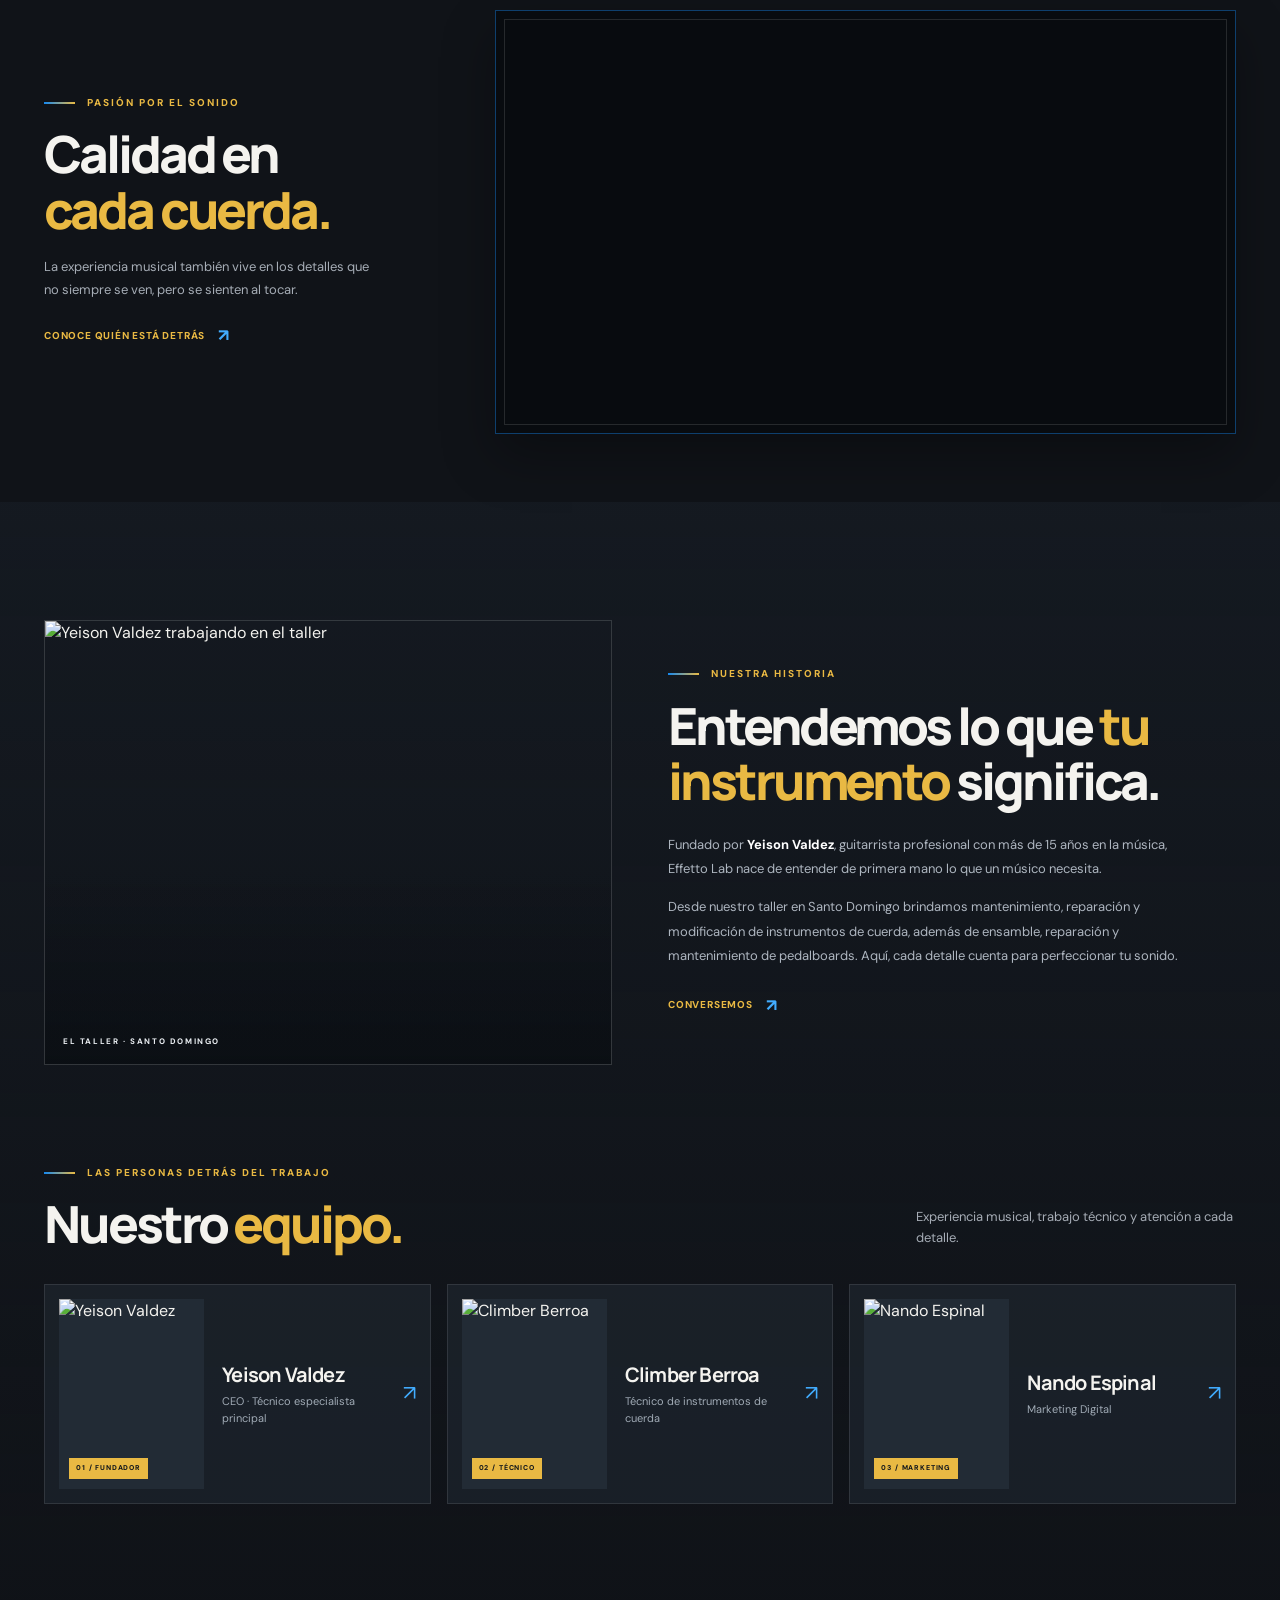
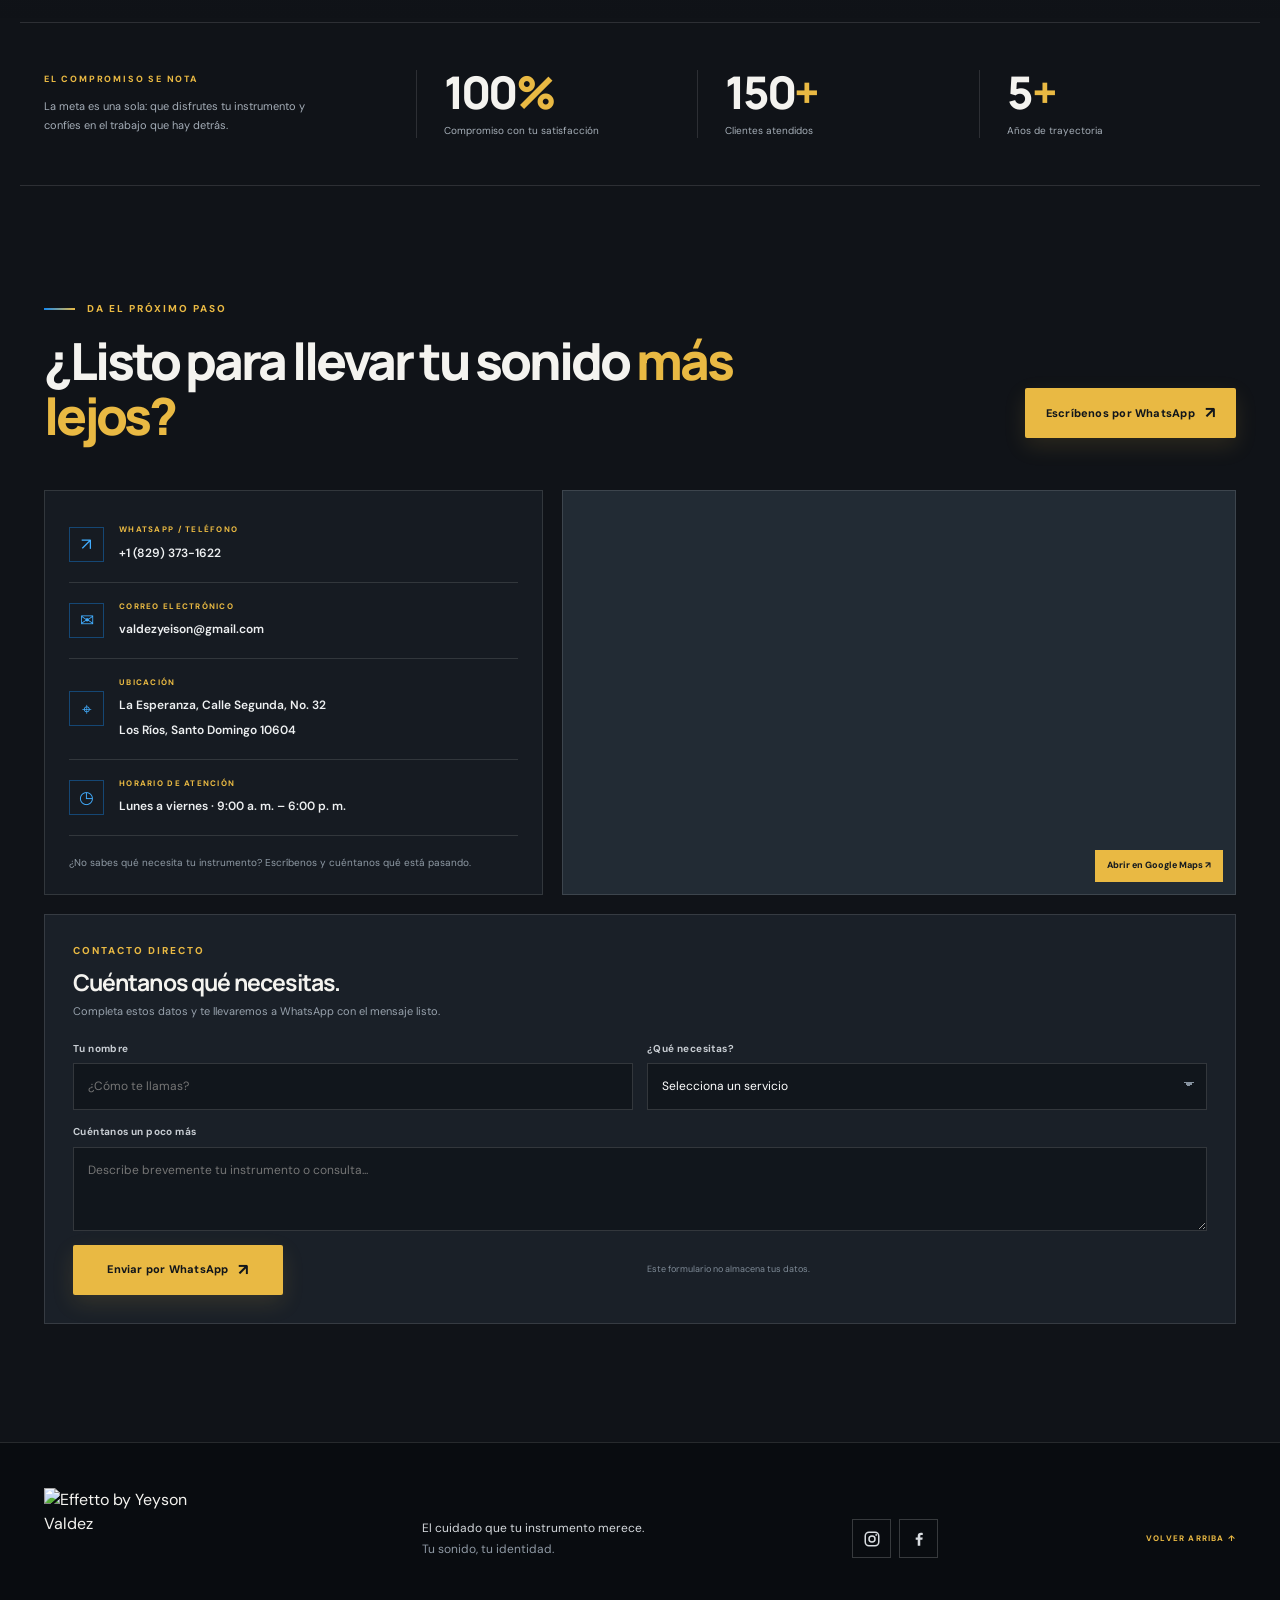
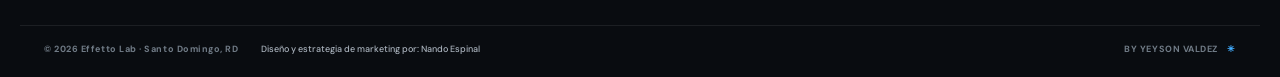
==== commit b9784e81: "Add files via upload" ====
--- a/EFFETTOLAB/index.html
+++ b/EFFETTOLAB/index.html
@@ -1,538 +1,195 @@
-<!DOCTYPE html>
-<html  >
+<!doctype html>
+<html lang="es">
 <head>
-  <!-- Site made with Mobirise Website Builder v6.2.0, https://effettolab.com/ -->
-  <meta charset="UTF-8">
-  <meta http-equiv="X-UA-Compatible" content="IE=edge">
-  <meta name="generator" content="Mobirise v6.2.0, https://effettolab.com/">
-  <meta name="viewport" content="width=device-width, initial-scale=1, minimum-scale=1">
-  <link rel="shortcut icon" href="assets/images/logo20effectto20lab-275x275.jpg" type="image/x-icon">
-  <meta name="description" content="Un taller de mantenimiento y modificación de instrumentos de cuerda brinda servicios especializados en Santo Domingo. Comunicate por WhatsApp para consultas y precios.">
-  
-  
-  <title>Effetto Lab: Mantenimiento y Modificación de Instrumentos de Cuerda</title>
-  <link rel="stylesheet" href="assets/web/assets/mobirise-icons2/mobirise2.css">
-  <link rel="stylesheet" href="assets/bootstrap/css/bootstrap.min.css">
-  <link rel="stylesheet" href="assets/parallax/jarallax.css">
-  <link rel="stylesheet" href="assets/dropdown/css/style.css">
-  <link rel="stylesheet" href="assets/socicon/css/styles.css">
-  <link rel="stylesheet" href="assets/theme/css/style.css">
-  <link rel="preload" href="https://fonts.googleapis.com/css2?family=Inter+Tight:wght@400;700&display=swap&display=swap" as="style" onload="this.onload=null;this.rel='stylesheet'">
-  <noscript><link rel="stylesheet" href="https://fonts.googleapis.com/css2?family=Inter+Tight:wght@400;700&display=swap&display=swap"></noscript>
-  <link rel="preload" as="style" href="assets/mobirise/css/mbr-additional.css?v=OCYe9A"><link rel="stylesheet" href="assets/mobirise/css/mbr-additional.css?v=OCYe9A" type="text/css">
-
-  
-  
-  
+  <meta charset="utf-8">
+  <meta name="viewport" content="width=device-width, initial-scale=1">
+  <meta name="theme-color" content="#11151b">
+  <meta name="description" content="Effetto Lab: luthería, mantenimiento, calibración, reparación y modificación de guitarras, bajos y pedalboards en Santo Domingo.">
+  <title>Effetto Lab — Tu sonido, en las mejores manos</title>
+  <link rel="icon" href="assets/images/effetto-logo.svg" type="image/svg+xml">
+  <link rel="alternate icon" href="assets/images/effetto-logo.png" type="image/png">
+  <link rel="preconnect" href="https://fonts.googleapis.com">
+  <link rel="preconnect" href="https://fonts.gstatic.com" crossorigin>
+  <link href="https://fonts.googleapis.com/css2?family=DM+Sans:wght@400;500;600;700&family=Manrope:wght@400;500;600;700;800&display=swap" rel="stylesheet">
+  <link rel="stylesheet" href="styles.css">
 </head>
 <body>
-  
-  <section data-bs-version="5.1" class="menu menu2 cid-vzhZA6CrFR" once="menu" id="menu-5-vzhZA6CrFR">
-	
+  <div class="topline"><span class="topline-dot"></span> LUTHIERÍA · REPARACIÓN · MODIFICACIÓN <span class="topline-separator">/</span> SANTO DOMINGO, RD</div>
 
-	<nav class="navbar navbar-dropdown navbar-fixed-top navbar-expand-lg">
-		<div class="container">
-			<div class="navbar-brand">
-				<span class="navbar-logo">
-					<a href="https://effettolab.com/">
-						<img src="assets/images/logo20effectto20lab-275x275.jpg" alt="Mobirise Website Builder" style="height: 5rem;">
-					</a>
-				</span>
-				<span class="navbar-caption-wrap"><a class="navbar-caption text-black display-4" href="https://effettolab.com/">Luteria, y taller de pedalboard</a></span>
-			</div>
-			<button class="navbar-toggler" type="button" data-toggle="collapse" data-bs-toggle="collapse" data-target="#navbarSupportedContent" data-bs-target="#navbarSupportedContent" aria-controls="navbarNavAltMarkup" aria-expanded="false" aria-label="Toggle navigation">
-				<div class="hamburger">
-					<span></span>
-					<span></span>
-					<span></span>
-					<span></span>
-				</div>
-			</button>
-			<div class="collapse navbar-collapse" id="navbarSupportedContent">
-				
-				
-				<div class="navbar-buttons mbr-section-btn"><a class="btn btn-success display-4" href="http://api.whatsapp.com/send?phone=18293731622" target="_blank">(829) 373-1622</a></div>
-			</div>
-		</div>
-	</nav>
-</section>
+  <header class="site-header" id="inicio">
+    <div class="nav-wrap">
+      <a class="brand" href="#inicio" aria-label="Effetto Lab, inicio">
+        <picture><source srcset="assets/images/effetto-logo.svg" type="image/svg+xml"><img src="assets/images/effetto-logo.png" alt="Effetto by Yeyson Valdez"></picture>
+      </a>
+      <button class="menu-toggle" aria-label="Abrir menú" aria-expanded="false" aria-controls="main-nav">
+        <span></span><span></span><span></span>
+      </button>
+      <nav class="main-nav" id="main-nav" aria-label="Navegación principal">
+        <a class="nav-link active" href="#inicio">Inicio</a>
+        <a class="nav-link" href="#servicios">Servicios</a>
+        <a class="nav-link" href="#trabajos">Nuestro trabajo</a>
+        <a class="nav-link" href="#equipo">Equipo</a>
+        <a class="nav-link" href="#promocion">Promoción</a>
+        <a class="nav-link" href="#contacto">Contacto</a>
+        <a class="nav-cta" href="https://wa.me/18293731622" target="_blank" rel="noopener">Hablemos por WhatsApp <span aria-hidden="true">↗</span></a>
+      </nav>
+    </div>
+  </header>
 
-<section data-bs-version="5.1" class="header16 cid-vzijVyZypT mbr-fullscreen mbr-parallax-background" id="header17-3">
-  
-  
-  <div class="container-fluid">
-    <div class="row">
-      <div class="content-wrap col-12 col-md-12">
-        <h1 class="mbr-section-title mbr-fonts-style mbr-white mb-4 display-1">
-          <strong><br>¡Tu instrumento merece sonar como se debe!</strong></h1>
-        
-        <p class="mbr-fonts-style mbr-text mbr-white mb-4 display-7"><strong>Mantenimiento, calibración, reparación&nbsp;y modificación&nbsp;de instrumentos de cuerda y ensamble de pedalboard, reparación&nbsp;y modificación&nbsp;en santo domingo.&nbsp;</strong><br></p>
-        <div class="mbr-section-btn"><a class="btn btn-success display-7" href="http://api.whatsapp.com/send?phone=18293731622" target="_blank">Solicitar evaluación por WhatsApp</a></div>
+  <main>
+    <section class="hero section-shell" aria-labelledby="hero-title">
+      <div class="hero-copy reveal">
+        <div class="eyebrow"><span class="eyebrow-line"></span> EL DETALLE CAMBIA EL SONIDO</div>
+        <h1 id="hero-title">Tu instrumento merece <em>sonar como se debe.</em></h1>
+        <p class="hero-lede">Mantenimiento, calibración, reparación y modificación de guitarras, bajos y pedalboards. Trabajo preciso, atención cercana y pasión por la música.</p>
+        <div class="hero-actions">
+          <a class="button button-yellow" href="https://wa.me/18293731622?text=Hola%20Effetto%20Lab%2C%20quiero%20solicitar%20una%20evaluaci%C3%B3n%20para%20mi%20instrumento." target="_blank" rel="noopener"><span class="wa-mark">◉</span> Solicitar evaluación <span class="button-arrow">↗</span></a>
+          <a class="button button-outline" href="#servicios">Explorar servicios <span class="button-arrow">↓</span></a>
+        </div>
+        <div class="hero-note"><span class="note-star">✳</span><span>Hecho con criterio de músico.<br><strong>Cuidado en cada detalle.</strong></span></div>
       </div>
+      <div class="hero-visual reveal reveal-delay">
+        <div class="hero-image-frame">
+          <img src="assets/images/calibracion.webp" alt="Trabajo de calibración en una guitarra eléctrica" fetchpriority="high">
+          <div class="image-vignette"></div>
+          <div class="hero-image-label"><span class="label-kicker">EFFETTO LAB</span><strong>Tu sonido.<br>Tu identidad.</strong></div>
+        </div>
+        <div class="hero-stamp"><span class="stamp-top">PRECISIÓN</span><span class="stamp-symbol">✳</span><span class="stamp-bottom">EN CADA NOTA</span></div>
+        <div class="hero-index">01 <span></span> 04</div>
+      </div>
+      <div class="hero-bottomline"><span>INSTRUMENTOS DE CUERDA</span><span class="bottomline-bars"><i></i><i></i><i></i></span><span>PEDALBOARDS & EFECTOS</span></div>
+    </section>
+
+    <section class="services section-pad" id="servicios" aria-labelledby="services-title">
+      <div class="section-heading reveal">
+        <div><div class="eyebrow"><span class="eyebrow-line"></span> LO QUE HACEMOS</div><h2 id="services-title">Soluciones para<br><em>tu sonido.</em></h2></div>
+        <p>Nos ocupamos de los detalles técnicos para que tú puedas concentrarte en tocar. Cada instrumento recibe una atención adaptada a sus necesidades.</p>
+      </div>
+      <div class="service-grid">
+        <article class="service-card reveal">
+          <a class="service-image" href="https://wa.me/18293731622?text=Hola%20Effetto%20Lab%2C%20me%20interesa%20el%20servicio%20de%20mantenimiento%20de%20guitarras%20y%20bajos." target="_blank" rel="noopener" aria-label="Consultar mantenimiento">
+            <img src="assets/images/mantenimiento.webp" alt="Mantenimiento de guitarra eléctrica" loading="lazy"><span class="service-number">01</span><span class="image-link">↗</span>
+          </a>
+          <div class="service-body"><div class="service-title-row"><h3>Mantenimiento</h3><span class="service-symbol">✳</span></div><p>Limpieza técnica, revisión de componentes, ajustes y comprobaciones para cuidar tu guitarra o bajo.</p><a class="text-link" href="https://wa.me/18293731622?text=Hola%20Effetto%20Lab%2C%20quiero%20consultar%20sobre%20mantenimiento%20de%20mi%20instrumento." target="_blank" rel="noopener">Consultar servicio <span>↗</span></a></div>
+        </article>
+        <article class="service-card reveal reveal-delay-1">
+          <a class="service-image" href="https://wa.me/18293731622?text=Hola%20Effetto%20Lab%2C%20me%20interesa%20calibrar%20mi%20instrumento." target="_blank" rel="noopener" aria-label="Consultar calibración">
+            <img src="assets/images/calibracion.webp" alt="Calibración y ajuste de guitarra" loading="lazy"><span class="service-number">02</span><span class="image-link">↗</span>
+          </a>
+          <div class="service-body"><div class="service-title-row"><h3>Calibración y ajustes</h3><span class="service-symbol">⌁</span></div><p>Ajustes para mejorar la comodidad al tocar y adaptar la respuesta del instrumento a tu estilo.</p><a class="text-link" href="https://wa.me/18293731622?text=Hola%20Effetto%20Lab%2C%20quiero%20consultar%20sobre%20calibraci%C3%B3n%20y%20ajustes." target="_blank" rel="noopener">Consultar servicio <span>↗</span></a></div>
+        </article>
+        <article class="service-card reveal reveal-delay-2">
+          <a class="service-image" href="https://wa.me/18293731622?text=Hola%20Effetto%20Lab%2C%20necesito%20ayuda%20con%20la%20reparaci%C3%B3n%20de%20un%20instrumento." target="_blank" rel="noopener" aria-label="Consultar reparación">
+            <img src="assets/images/reparacion-bajo.webp" alt="Reparación de componentes de un bajo" loading="lazy"><span class="service-number">03</span><span class="image-link">↗</span>
+          </a>
+          <div class="service-body"><div class="service-title-row"><h3>Reparación y modificación</h3><span class="service-symbol">⌘</span></div><p>Diagnóstico de fallos mecánicos o electrónicos, reparaciones y modificaciones según el instrumento.</p><a class="text-link" href="https://wa.me/18293731622?text=Hola%20Effetto%20Lab%2C%20quiero%20consultar%20sobre%20una%20reparaci%C3%B3n%20o%20modificaci%C3%B3n." target="_blank" rel="noopener">Consultar servicio <span>↗</span></a></div>
+        </article>
+        <article class="service-card reveal reveal-delay-3">
+          <a class="service-image" href="https://wa.me/18293731622?text=Hola%20Effetto%20Lab%2C%20me%20interesa%20el%20ensamble%20o%20mantenimiento%20de%20una%20pedalboard." target="_blank" rel="noopener" aria-label="Consultar pedalboards">
+            <img src="assets/images/pedalboard-effetto.webp" alt="Pedalboard ensamblada por Effetto Lab" loading="lazy"><span class="service-number">04</span><span class="image-link">↗</span>
+          </a>
+          <div class="service-body"><div class="service-title-row"><h3>Pedalboards y efectos</h3><span class="service-symbol">⌁</span></div><p>Ensamble, mantenimiento y reparación de pedalboards y pedales de efectos.</p><a class="text-link" href="https://wa.me/18293731622?text=Hola%20Effetto%20Lab%2C%20quiero%20cotizar%20una%20pedalboard." target="_blank" rel="noopener">Consultar servicio <span>↗</span></a></div>
+        </article>
+      </div>
+    </section>
+
+    <section class="promo-band section-shell reveal" id="promocion" aria-labelledby="promo-title">
+      <div class="promo-text">
+        <span class="promo-tag"><span></span> BENEFICIO ESPECIAL</span>
+        <h2 id="promo-title">Cuida tu instrumento.<br><em>Gana un 10% OFF.</em></h2>
+        <p>Activa tu descuento en mantenimiento y coordina la revisión directamente con nuestro equipo.</p>
+        <a class="button button-yellow" href="https://wa.me/18293731622?text=Hola%20Effetto%20Lab%2C%20encontr%C3%A9%20el%20c%C3%B3digo%20de%20descuento%20del%2010%25%20en%20la%20p%C3%A1gina%20web%20y%20quiero%20solicitar%20una%20cotizaci%C3%B3n." target="_blank" rel="noopener">Activar mi descuento <span class="button-arrow">↗</span></a>
+      </div>
+      <div class="promo-visual"><img src="assets/images/yeison-taller.webp" alt="Técnico trabajando en un instrumento en el taller" loading="lazy"><div class="promo-percent">10<span>%</span><small>OFF</small></div></div>
+      <div class="promo-decoration" aria-hidden="true">EFFETTO / LAB</div>
+    </section>
+
+    <section class="work section-pad" id="trabajos" aria-labelledby="work-title">
+      <div class="section-heading work-heading reveal">
+        <div><div class="eyebrow"><span class="eyebrow-line"></span> HECHO EN EL TALLER</div><h2 id="work-title">El trabajo habla<br><em>por sí solo.</em></h2></div>
+        <div class="work-intro"><p>Una mirada a instrumentos, reparaciones y pedalboards que forman parte de nuestro día a día.</p><div class="filters" role="group" aria-label="Filtrar trabajos"><button class="filter-btn is-active" data-filter="all">Todo</button><button class="filter-btn" data-filter="instrumentos">Instrumentos</button><button class="filter-btn" data-filter="pedalboards">Pedalboards</button></div></div>
+      </div>
+      <div class="work-grid">
+        <a class="work-card work-card-large reveal" href="assets/images/pedalboard-proyectos.webp" data-lightbox="gallery" data-category="pedalboards" aria-label="Ver proyecto de pedalboard"><img src="assets/images/pedalboard-proyectos.webp" alt="Pedalboard personalizada con varios pedales de efectos" loading="lazy"><span class="work-caption"><span><small>PEDALBOARDS</small><strong>Diseño y ensamble</strong></span><b>↗</b></span></a>
+        <a class="work-card reveal reveal-delay-1" href="assets/images/reparacion-bajo.webp" data-lightbox="gallery" data-category="instrumentos" aria-label="Ver reparación de bajo"><img src="assets/images/reparacion-bajo.webp" alt="Detalle de reparación en un bajo eléctrico" loading="lazy"><span class="work-caption"><span><small>REPARACIÓN</small><strong>Trabajo de precisión</strong></span><b>↗</b></span></a>
+        <a class="work-card reveal reveal-delay-2" href="assets/images/pedalboard-negra.webp" data-lightbox="gallery" data-category="pedalboards" aria-label="Ver pedalboard negra"><img src="assets/images/pedalboard-negra.webp" alt="Pedalboard de acabado negro" loading="lazy"><span class="work-caption"><span><small>PERSONALIZACIÓN</small><strong>Pedalboard a medida</strong></span><b>↗</b></span></a>
+        <a class="work-card reveal" href="assets/images/yeison-taller.webp" data-lightbox="gallery" data-category="instrumentos" aria-label="Ver trabajo de taller"><img src="assets/images/yeison-taller.webp" alt="Yeison trabajando en una guitarra" loading="lazy"><span class="work-caption"><span><small>EN EL TALLER</small><strong>Cuidado en cada ajuste</strong></span><b>↗</b></span></a>
+        <a class="work-card work-card-wide reveal reveal-delay-1" href="assets/images/escenario-musical.webp" data-lightbox="gallery" data-category="pedalboards" aria-label="Ver equipo en contexto musical"><img src="assets/images/escenario-musical.webp" alt="Guitarra y pedalera en un entorno musical" loading="lazy"><span class="work-caption"><span><small>EN ACCIÓN</small><strong>El sonido cobra vida</strong></span><b>↗</b></span></a>
+      </div>
+    </section>
+
+    <section class="video-section section-shell reveal" aria-labelledby="video-title">
+      <div class="video-copy"><div class="eyebrow"><span class="eyebrow-line"></span> PASIÓN POR EL SONIDO</div><h2 id="video-title">Calidad en<br><em>cada cuerda.</em></h2><p>La experiencia musical también vive en los detalles que no siempre se ven, pero se sienten al tocar.</p><a class="text-link" href="#equipo">Conoce quién está detrás <span>↗</span></a></div>
+      <div class="video-frame"><iframe src="https://www.youtube-nocookie.com/embed/9QWwLAcamxk?rel=0" title="Effetto Lab — Calidad en cada cuerda" loading="lazy" allow="accelerometer; autoplay; clipboard-write; encrypted-media; gyroscope; picture-in-picture; web-share" referrerpolicy="strict-origin-when-cross-origin" allowfullscreen></iframe><span class="video-corner">EFFETTO FILMS / 001</span></div>
+    </section>
+
+    <section class="about-team section-pad" id="equipo" aria-labelledby="team-title">
+      <div class="about-panel reveal">
+        <div class="about-image"><img src="assets/images/yeison-taller.webp" alt="Yeison Valdez trabajando en el taller" loading="lazy"><span class="image-caption">EL TALLER · SANTO DOMINGO</span></div>
+        <div class="about-copy"><div class="eyebrow"><span class="eyebrow-line"></span> NUESTRA HISTORIA</div><h2>Entendemos lo que <em>tu instrumento</em> significa.</h2><p>Fundado por <strong>Yeison Valdez</strong>, guitarrista profesional con más de 15 años en la música, Effetto Lab nace de entender de primera mano lo que un músico necesita.</p><p>Desde nuestro taller en Santo Domingo brindamos mantenimiento, reparación y modificación de instrumentos de cuerda, además de ensamble, reparación y mantenimiento de pedalboards. Aquí, cada detalle cuenta para perfeccionar tu sonido.</p><a class="text-link" href="https://wa.me/18293731622?text=Hola%20Effetto%20Lab%2C%20me%20gustar%C3%ADa%20conocer%20m%C3%A1s%20sobre%20el%20taller." target="_blank" rel="noopener">Conversemos <span>↗</span></a></div>
+      </div>
+      <div class="team-heading reveal"><div><div class="eyebrow"><span class="eyebrow-line"></span> LAS PERSONAS DETRÁS DEL TRABAJO</div><h2 id="team-title">Nuestro <em>equipo.</em></h2></div><p>Experiencia musical, trabajo técnico y atención a cada detalle.</p></div>
+      <div class="team-grid">
+        <article class="team-card reveal"><div class="team-photo"><img src="assets/images/yeison-valdez.webp" alt="Yeison Valdez" loading="lazy"><span>01 / FUNDADOR</span></div><div class="team-meta"><div><h3>Yeison Valdez</h3><p>CEO · Técnico especialista principal</p></div><span class="team-arrow">↗</span></div></article>
+        <article class="team-card reveal reveal-delay-1"><div class="team-photo"><img src="assets/images/climber-berroa.webp" alt="Climber Berroa" loading="lazy"><span>02 / TÉCNICO</span></div><div class="team-meta"><div><h3>Climber Berroa</h3><p>Técnico de instrumentos de cuerda</p></div><span class="team-arrow">↗</span></div></article>
+        <article class="team-card reveal reveal-delay-2"><div class="team-photo team-photo-nando"><img src="assets/images/nando-espinal.webp" alt="Nando Espinal" loading="lazy"><span>03 / MARKETING</span></div><div class="team-meta"><div><h3>Nando Espinal</h3><p>Marketing Digital</p></div><span class="team-arrow">↗</span></div></article>
+      </div>
+    </section>
+
+    <section class="numbers section-shell reveal" aria-label="Effetto Lab en cifras">
+      <div class="numbers-intro"><span class="eyebrow">EL COMPROMISO SE NOTA</span><p>La meta es una sola: que disfrutes tu instrumento y confíes en el trabajo que hay detrás.</p></div>
+      <div class="number-item"><strong>100<span>%</span></strong><small>Compromiso con tu satisfacción</small></div>
+      <div class="number-item"><strong>150<span>+</span></strong><small>Clientes atendidos</small></div>
+      <div class="number-item"><strong>5<span>+</span></strong><small>Años de trayectoria</small></div>
+    </section>
+
+    <section class="contact-section section-pad" id="contacto" aria-labelledby="contact-title">
+      <div class="contact-head reveal"><div><div class="eyebrow"><span class="eyebrow-line"></span> DA EL PRÓXIMO PASO</div><h2 id="contact-title">¿Listo para llevar tu sonido <em>más lejos?</em></h2></div><a class="button button-yellow" href="https://wa.me/18293731622?text=Hola%20Effetto%20Lab%2C%20quiero%20recibir%20asesor%C3%ADa%20para%20mi%20instrumento." target="_blank" rel="noopener">Escríbenos por WhatsApp <span class="button-arrow">↗</span></a></div>
+      <div class="contact-grid reveal">
+        <div class="contact-details">
+          <a class="contact-item" href="https://wa.me/18293731622" target="_blank" rel="noopener"><span class="contact-icon">↗</span><span><small>WHATSAPP / TELÉFONO</small><strong>+1 (829) 373-1622</strong></span></a>
+          <a class="contact-item" href="mailto:valdezyeison@gmail.com"><span class="contact-icon">✉</span><span><small>CORREO ELECTRÓNICO</small><strong>valdezyeison@gmail.com</strong></span></a>
+          <div class="contact-item"><span class="contact-icon">⌖</span><span><small>UBICACIÓN</small><strong>La Esperanza, Calle Segunda, No. 32<br>Los Ríos, Santo Domingo 10604</strong></span></div>
+          <div class="contact-item"><span class="contact-icon">◷</span><span><small>HORARIO DE ATENCIÓN</small><strong>Lunes a viernes · 9:00 a. m. – 6:00 p. m.</strong></span></div>
+          <p class="contact-footnote">¿No sabes qué necesita tu instrumento? Escríbenos y cuéntanos qué está pasando.</p>
+        </div>
+        <div class="map-frame"><iframe title="Ubicación de Effetto Lab en Los Ríos, Santo Domingo" src="https://www.google.com/maps/embed?pb=!1m18!1m12!1m3!1d3783.664838619053!2d-69.96259692480885!3d18.49883478259048!2m3!1f0!2f0!3f0!3m2!1i1024!2i768!4f13.1!3m3!1m2!1s0x8eaf8b055c3882e3%3A0xc801f96b6e8cc8cd!2sEffetto%20pedalboard!5e0!3m2!1ses-419!2sdo!4v1793145932732!5m2!1ses-419!2sdo" loading="lazy" referrerpolicy="no-referrer-when-downgrade" allowfullscreen></iframe><a href="https://www.google.com/maps/search/?api=1&query=Effetto+pedalboard+Los+Rios+Santo+Domingo" target="_blank" rel="noopener">Abrir en Google Maps ↗</a></div>
+      </div>
+      <form class="quick-form reveal" id="quick-form">
+        <div class="form-heading"><span class="eyebrow">CONTACTO DIRECTO</span><h3>Cuéntanos qué necesitas.</h3><p>Completa estos datos y te llevaremos a WhatsApp con el mensaje listo.</p></div>
+        <label>Tu nombre<input type="text" name="name" placeholder="¿Cómo te llamas?" required></label>
+        <label>¿Qué necesitas?<select name="service" required><option value="" disabled selected>Selecciona un servicio</option><option>Mantenimiento</option><option>Calibración y ajustes</option><option>Reparación o modificación</option><option>Pedalboards y efectos</option><option>Quiero recibir asesoría</option></select></label>
+        <label class="message-field">Cuéntanos un poco más<textarea name="message" rows="3" placeholder="Describe brevemente tu instrumento o consulta..."></textarea></label>
+        <button class="button button-yellow form-submit" type="submit">Enviar por WhatsApp <span class="button-arrow">↗</span></button>
+        <span class="form-note" id="form-note" aria-live="polite">Este formulario no almacena tus datos.</span>
+      </form>
+    </section>
+  </main>
+
+  <footer class="site-footer">
+    <div class="footer-main">
+      <a class="footer-brand" href="#inicio" aria-label="Effetto by Yeyson Valdez, volver al inicio"><picture><source srcset="assets/images/effetto-logo.svg" type="image/svg+xml"><img src="assets/images/effetto-logo.png" alt="Effetto by Yeyson Valdez"></picture></a>
+      <p>El cuidado que tu instrumento merece.<br><span>Tu sonido, tu identidad.</span></p>
+      <div class="footer-social">
+        <a href="https://www.instagram.com/effetto.lab/" target="_blank" rel="noopener noreferrer" aria-label="Instagram de Effetto Lab">
+          <svg class="social-icon" viewBox="0 0 24 24" aria-hidden="true" focusable="false"><rect x="3" y="3" width="18" height="18" rx="5" fill="none" stroke="currentColor" stroke-width="2"/><circle cx="12" cy="12" r="4" fill="none" stroke="currentColor" stroke-width="2"/><circle cx="17.6" cy="6.6" r="1.2" fill="currentColor"/></svg>
+        </a>
+        <a href="https://www.facebook.com/Effectto.lab" target="_blank" rel="noopener noreferrer" aria-label="Facebook de Effetto Lab">
+          <svg class="social-icon" viewBox="0 0 24 24" aria-hidden="true" focusable="false"><path fill="currentColor" d="M13.7 21v-8h2.8l.4-3h-3.2V8.1c0-.9.3-1.5 1.6-1.5H17V3.9c-.3 0-1.3-.1-2.5-.1-2.5 0-4.2 1.5-4.2 4.3V10H7.6v3h2.7v8h3.4Z"/></svg>
+        </a>
+      </div>
+      <a class="back-top" href="#inicio">VOLVER ARRIBA ↑</a>
     </div>
-  </div>
-</section>
+    <div class="footer-bottom">
+      <span class="footer-copyright">© <span id="year"></span> Effetto Lab · Santo Domingo, RD</span>
+      <a class="footer-credit" href="https://www.instagram.com/nandoespinalh/" target="_blank" rel="noopener noreferrer">Diseño y estrategia de marketing por: Nando Espinal</a>
+      <span class="footer-signature">BY YEYSON VALDEZ <i>✳</i></span>
+    </div>
+  </footer>
 
-<section data-bs-version="5.1" class="features017 mbr-embla cid-vzjnDZqbef" id="features017-7">
-	
-	
-	<div class="position-relative">
-		<div class="container-fluid">
-			<div class="row justify-content-center">
-				<div class="col-12 content-head">
-					<div class="mbr-section-head mb-5">
-						<h4 class="mbr-section-title mbr-fonts-style align-center mb-0 display-2">
-							<strong>Servicios</strong></h4>
-						<h5 class="mbr-section-subtitle mbr-fonts-style align-center mb-0 mt-4 display-7">Especializados en guitarras eléctricas y acústicas, bajos y pedaleras.</h5>
-					</div>
-				</div>
-			</div>
-		</div>
+  <a class="floating-wa" href="https://wa.me/18293731622?text=Hola%20Effetto%20Lab%2C%20vengo%20desde%20su%20p%C3%A1gina%20web." target="_blank" rel="noopener" aria-label="Escribir a Effetto Lab por WhatsApp"><span class="wa-bubble">◉</span><span>Hablemos</span></a>
 
-		<div class="embla" data-skip-snaps="true" data-align="center" data-contain-scroll="trimSnaps" data-auto-play-interval="5" data-draggable="true">
-			<div class="embla__viewport container-fluid">
-				<div class="embla__container">
-					<div class="embla__slide slider-image item active" style="margin-left: 1rem; margin-right: 1rem;">
-						<div class="slide-content">
-							<div class="item-img">
-								<div class="item-wrapper">
-									<img src="assets/images/mantenimiento20de20guitarras20y20bajo-600x575.png" alt="Mobirise Website Builder" title="" data-slide-to="1" data-bs-slide-to="1">
-								</div>
-							</div>
-							<div class="item-content">
-								<h5 class="item-title mbr-fonts-style display-5"><strong>Mantenimiento de guitarras y bajos</strong></h5>
-								
-								<p class="mbr-text mbr-fonts-style mt-3 display-7">
-									Limpieza técnica, revisión de componentes, ajustes y comprobaciones según las necesidades del instrumento.
-								</p>
-							</div>
-
-							<div class="mbr-section-btn item-footer mt-2"><a href="http://api.whatsapp.com/send?phone=18293731622" class="btn item-btn btn-success display-7" target="_blank">Mas información</a>http://api.whatsapp.com/send?phone=18293731622</div>
-						</div>
-					</div>
-					<div class="embla__slide slider-image item" style="margin-left: 1rem; margin-right: 1rem;">
-						<div class="slide-content">
-							<div class="item-img">
-								<div class="item-wrapper">
-									<img src="assets/images/calibracion20y20ajuste-600x600.png" alt="Mobirise Website Builder" title="" data-slide-to="2" data-bs-slide-to="2">
-								</div>
-							</div>
-							<div class="item-content">
-								<h5 class="item-title mbr-fonts-style display-5"><strong>Calibración y modificaciones</strong></h5>
-								
-								<p class="mbr-text mbr-fonts-style mt-3 display-7">
-									Ajustes para mejorar la comodidad al tocar y modificaciones según las características del instrumento.
-								</p>
-							</div>
-							<div class="mbr-section-btn item-footer mt-2"><a href="http://api.whatsapp.com/send?phone=18293731622" class="btn item-btn btn-success display-7" target="_blank">Mas información</a></div>
-						</div>
-					</div>
-					
-					<div class="embla__slide slider-image item" style="margin-left: 1rem; margin-right: 1rem;">
-						<div class="slide-content">
-							<div class="item-img">
-								<div class="item-wrapper">
-									<img src="assets/images/bajo20repair-1080x1350.png" alt="Mobirise Website Builder" title="" data-slide-to="2" data-bs-slide-to="2">
-								</div>
-							</div>
-							<div class="item-content">
-								<h5 class="item-title mbr-fonts-style display-5"><strong>Reparación de instrumentos</strong></h5>
-								
-								<p class="mbr-text mbr-fonts-style mt-3 display-7">
-									Diagnóstico de fallos mecánicos o electrónicos, reparaciones y ruteos.
-								</p>
-							</div>
-							<div class="mbr-section-btn item-footer mt-2"><a href="http://api.whatsapp.com/send?phone=18293731622" class="btn item-btn btn-success display-7" target="_blank">Mas información</a></div>
-						</div>
-					</div><div class="embla__slide slider-image item" style="margin-left: 1rem; margin-right: 1rem;">
-						<div class="slide-content">
-							<div class="item-img">
-								<div class="item-wrapper">
-									<img src="assets/images/pedalboard20effettolab-600x750.png" alt="Mobirise Website Builder" title="" data-slide-to="3" data-bs-slide-to="3">
-								</div>
-							</div>
-							<div class="item-content">
-								<h5 class="item-title mbr-fonts-style display-5"><strong>Pedalboards y efectos</strong></h5>
-								
-								<p class="mbr-text mbr-fonts-style mt-3 display-7">
-									Ensamble, mantenimiento y reparación de pedalboards y pedales de efectos.
-								</p>
-							</div>
-							<div class="mbr-section-btn item-footer mt-2"><a href="http://api.whatsapp.com/send?phone=18293731622" class="btn item-btn btn-success display-7" target="_blank">Mas información</a></div>
-						</div>
-					</div>
-					
-					
-					
-					
-				</div>
-			</div>
-			<button class="embla__button embla__button--prev">
-				<span class="mobi-mbri mobi-mbri-arrow-prev mbr-iconfont" aria-hidden="true"></span>
-				<span class="sr-only visually-hidden visually-hidden visually-hidden">Previous</span>
-			</button>
-			<button class="embla__button embla__button--next">
-				<span class="mobi-mbri mobi-mbri-arrow-next mbr-iconfont" aria-hidden="true"></span>
-				<span class="sr-only visually-hidden visually-hidden visually-hidden">Next</span>
-			</button>
-		</div>
-	</div>
-</section>
-
-<section data-bs-version="5.1" class="features035 cid-vzhZA6D2jv" id="call-to-action-11-vzhZA6D2jv">
-    
-
-    
-    
-    <div class="container">
-        <div class="row">
-            <div class="col-12 col-lg-9 active">
-                <div class="item-wrapper">
-                    <div class="card-box">
-                        <h4 class="card-text mbr-fonts-style display-7">¡Consigue un 10% OFF en tu mantenimiento! 🎸<div>Haz clic en el botón de abajo para activar tu código de descuento directamente en WhatsApp y agendar la revisión de tu instrumento.</div></h4>
-                    </div>
-                </div>
-            </div>
-            <div class="col-12 col-lg-3 active">
-                <div class="mbr-section-btn"><a class="btn btn-success display-4" href="https://wa.me/18293731622?text=Hola%20Effetto%20Lab%2C%20encontr%C3%A9%20el%20c%C3%B3digo%20de%20descuento%20del%2010%25%20en%20la%20p%C3%A1gina%20web%20y%20quiero%20solicitar%20una%20cotizaci%C3%B3n." target="_blank">SOLICITAR<br>DESCUENTO<br></a></div>
-            </div>
-        </div>
-    </div>
-</section>
-
-<section data-bs-version="5.1" class="video04 cid-vzhZA6CAfY" id="video-6-vzhZA6CAfY">
-  
-  
-  <div class="container">
-    <div class="mbr-section-head mb-5">
-      <h4 class="mbr-section-title mbr-fonts-style mb-0 mt-0 display-2">
-        <strong>Calidad en cada cuerda</strong>
-      </h4>
-      
-    </div>
-    <div class="row justify-content-center">
-      <div class="col-12 col-md-10 video-block">
-        <div class="video-wrapper"><iframe class="mbr-embedded-video" src="https://youtube.com/embed/9QWwLAcamxk?feature=share&amp;loop=1&amp;autoplay=1" width="1280" height="720" frameborder="0" allowfullscreen></iframe></div>
-        
-      </div>
-    </div>
-  </div>
-</section>
-
-<section data-bs-version="5.1" class="people03 cid-vzhZA6Cad5" id="team-1-vzhZA6Cad5">
-    
-    
-    <div class="container-fluid">
-        <div class="row justify-content-center">
-            <div class="col-12 content-head">
-                <div class="mbr-section-head mb-5">
-                    <h4 class="mbr-section-title mbr-fonts-style align-center mb-0 display-2">
-                        <strong>Nuestro equipo</strong>
-                    </h4>
-                    
-                </div>
-            </div>
-        </div>
-        <div class="row">
-            <div class="item features-image col-12 col-md-6 col-lg-3 active">
-                <div class="item-wrapper">
-                    <div class="item-img mb-3">
-                        <img src="assets/images/yeison20foto-390x520.jpg" alt="Mobirise Website Builder" title="" data-slide-to="2" data-bs-slide-to="2">
-                    </div>
-                    <div class="item-content align-left">
-                        <h5 class="item-title mbr-fonts-style display-5">
-                            <strong>Yeison Valdez</strong></h5>
-                        <h6 class="item-subtitle mbr-fonts-style mb-3 display-7">CEO, Técnico Especialista principal&nbsp;</h6>
-                        
-                    </div>
-                    
-                </div>
-            </div><div class="item features-image col-12 col-md-6 col-lg-3">
-                <div class="item-wrapper">
-                    <div class="item-img mb-3">
-                        <img src="assets/images/climber20foto-390x389.jpg" alt="Mobirise Website Builder" title="" data-slide-to="0" data-bs-slide-to="0">
-                    </div>
-                    <div class="item-content align-left">
-                        <h5 class="item-title mbr-fonts-style display-5"><p>
-                            <strong>Climber Berroa</strong>&nbsp;</p></h5>
-                        <h6 class="item-subtitle mbr-fonts-style mb-3 display-7">Técnico de instrumentos de cuerda</h6>
-                        
-                    </div>
-                    
-                </div>
-            </div>
-            
-            
-            
-        </div>
-    </div>
-</section>
-
-<section data-bs-version="5.1" class="image02 cid-vzhZA6DRAp mbr-fullscreen mbr-parallax-background" id="image-13-vzhZA6DRAp">
-    
-    
-    <div class="container">
-        <div class="row"></div>
-    </div>
-</section>
-
-<section data-bs-version="5.1" class="article9 cid-vzhZA6Dyr7" id="about-us-9-vzhZA6Dyr7">
-  
-
-  
-  
-  <div class="container">
-    <div class="row justify-content-center">
-      <div class="card col-md-12 col-lg-10">
-        <div class="card-wrapper">
-          <div class="card-content-text">
-            <h3 class="card-title mbr-fonts-style mbr-white mt-3 mb-4 display-2">
-            <strong>Pasión por Instrumentos</strong>
-          </h3>
-          <div class="row card-box align-left">
-            <div class="item features-without-image col-12">
-              <div class="item-wrapper">
-                
-                <p class="mbr-text mbr-fonts-style display-7">Fundado por <strong>Yeison Valdez</strong>, guitarrista profesional con <strong>más de 15 años en la música</strong>, <strong>Effetto Lab</strong> nace de entender de primera mano lo que un músico necesita. Al conocer las exigencias del escenario y el estudio, comprendemos con precisión lo que requiere cada instrumento para ofrecer su mejor rendimiento.<br></p>
-              </div>
-            </div>
-            <div class="item features-without-image col-12">
-              <div class="item-wrapper">
-                
-                <p class="mbr-text mbr-fonts-style display-7"><strong>Desde nuestro taller en Santo Domingo</strong>, brindamos un espacio dedicado al <strong>mantenimiento, reparación y modificación de instrumentos de cuerda</strong> y <strong>ensamble, reparación y mantenimiento de pedalboards</strong>, donde cada detalle cuenta para perfeccionar tu sonido.</p>
-              </div>
-            </div>
-            
-          </div>
-          </div>
-          <div class="image-wrapper d-flex justify-content-center mt-3">
-            <img src="assets/images/pedalboard20negra-1086x1448.jpg" alt="Mobirise Website Builder">
-          </div>
-        </div>
-      </div>
-    </div>
-  </div>
-</section>
-
-<section data-bs-version="5.1" class="gallery10 cid-vzhZA6DhJX" id="features-61-vzhZA6DhJX">
-  
-
-
-  <div class="container-fluid">
-
-      <div class="loop-container">
-        <div class="item display-1" data-linewords="Sonido Perfecto * Trabajo Preciso * Estética Única * Mantenimiento Rápido * Atención Personalizada * Valor Garantizado *" data-direction="-1" data-speed="0.09">☁️ Best offers ☁️ Free delivery ☁️ Perfect design ☁️ Comfort ☁️ Support 24/7 ☁️ Vibes</div>
-
-        <div class="item display-1" data-linewords="Sonido Perfecto * Trabajo Preciso * Estética Única * Mantenimiento Rápido * Atención Personalizada * Valor Garantizado *" data-direction="-1" data-speed="0.09">☁️ Best offers ☁️ Free delivery ☁️ Perfect design ☁️ Comfort ☁️ Support 24/7 ☁️ Vibes</div>
-      </div>
-    
-  </div>
-</section>
-
-<section data-bs-version="5.1" class="features023 cid-vzhZA6D2Ta" id="metrics-1-vzhZA6D2Ta">
-
-    
-
-    
-    
-    <div class="container">
-        
-        <div class="row content-row justify-content-center">
-            <div class="item features-without-image col-12 col-md-6 col-lg-4 item-mb">
-                <div class="item-wrapper">
-                    <div class="title mb-2 mb-md-3">
-                        <span class="num mbr-fonts-style display-1">
-                            <strong>100%</strong></span>
-                    </div>
-                    <h4 class="card-title mbr-fonts-style display-5">
-                        <strong>Comprometidos con tu Satisfacción&nbsp;</strong></h4>
-                    
-                </div>
-            </div>
-            <div class="item features-without-image col-12 col-md-6 col-lg-4 item-mb">
-                <div class="item-wrapper">
-                    <div class="title mb-2 mb-md-3">
-                        <span class="num mbr-fonts-style display-1">
-                            <strong>150+</strong></span>
-                    </div>
-                    <h4 class="card-title mbr-fonts-style display-5">
-                        <strong>Clientes Atendidos</strong></h4>
-                    
-                </div>
-            </div>
-            <div class="item features-without-image col-12 col-md-6 col-lg-4 item-mb">
-                <div class="item-wrapper">
-                    <div class="title mb-2 mb-md-3">
-                        <span class="num mbr-fonts-style display-1">
-                            <strong>+ 5 Años</strong></span>
-                    </div>
-                    <h4 class="card-title mbr-fonts-style display-5"><strong>Trayectoria profesional</strong></h4>
-                    
-                </div>
-            </div>
-        </div>
-    </div>
-</section>
-
-<section data-bs-version="5.1" class="header18 cid-vzhZA6Da5N mbr-fullscreen mbr-parallax-background" id="video-5-vzhZA6Da5N">
-  
-
-  <div class="mbr-overlay" style="opacity: 0.3; background-color: rgb(0, 0, 0);"></div>
-  <div class="container-fluid">
-    <div class="row">
-    </div>
-  </div>
-</section>
-
-<section data-bs-version="5.1" class="social4 cid-vzhZA6DOO7" id="follow-us-1-vzhZA6DOO7">
-    
-    
-    
-
-    <div class="container">
-        <div class="media-container-row">
-            <div class="col-12">
-                <h3 class="mbr-section-title align-center mb-5 mbr-fonts-style display-2">
-                    <strong>Síguenos en nuestras Redes Sociales</strong></h3>
-                <div class="social-list align-center">
-                    <a class="iconfont-wrapper bg-facebook m-2 " target="_blank" href="https://www.facebook.com/Effectto.lab">
-                        <span class="socicon-facebook socicon"></span>
-                    </a>
-                    
-                        <span class="socicon-twitter socicon" style="font-size: 1px;"></span>
-                    
-                    <a class="iconfont-wrapper bg-instagram m-2" href="https://www.instagram.com/effetto.lab/" target="_blank">
-                        <span class="socicon-instagram socicon"></span>
-                    </a>
-                    
-                    
-                    
-                    
-                    
-                    
-                        <span class="socicon-tiktok socicon" style="font-size: 1px;"></span>
-                    
-                    
-                    
-                </div>
-            </div>
-        </div>
-    </div>
-</section>
-
-<section data-bs-version="5.1" class="contacts4 map1 cid-vziw9sWJOm" id="contacts04-5">
-
-	
-
-	<div class="main_wrapper">
-		
-        <div class="google-map"><iframe frameborder="0" style="border:0" src="https://www.google.com/maps/embed?pb=!1m18!1m12!1m3!1d3783.664838619053!2d-69.96259692480885!3d18.49883478259048!2m3!1f0!2f0!3f0!3m2!1i1024!2i768!4f13.1!3m3!1m2!1s0x8eaf8b055c3882e3%3A0xc801f96b6e8cc8cd!2sEffetto%20pedalboard!5e0!3m2!1ses-419!2sdo!4v1793145932732!5m2!1ses-419!2sdo" allowfullscreen=""></iframe></div>
-	</div>
-</section>
-
-<section data-bs-version="5.1" class="contacts01 cid-vzhZA6ErCh" id="contacts-1-vzhZA6ErCh">
-    
-
-    
-    
-    <div class="container">
-        <div class="row justify-content-center">
-            <div class="col-12 content-head">
-                <div class="mbr-section-head mb-5">
-                    <h3 class="mbr-section-title mbr-fonts-style align-center mb-0 display-2">
-                        <strong>Contacto Directo</strong>
-                    </h3>
-                    
-                </div>
-            </div>
-        </div>
-        <div class="row">
-            <div class="item features-without-image col-12 col-md-6 active">
-                <div class="item-wrapper">
-                    <div class="text-wrapper">
-                        <h6 class="card-title mbr-fonts-style mb-3 display-5">
-                            <strong>Teléfono</strong>
-                        </h6>
-                        <p class="mbr-text mbr-fonts-style display-7">
-                            <a href="http://api.whatsapp.com/send?phone=18293731622" class="text-black text-primary" target="_blank">+1 (829) 373-1622</a></p>
-                    </div>
-                </div>
-            </div>
-            <div class="item features-without-image col-12 col-md-6">
-                <div class="item-wrapper">
-                    <div class="text-wrapper">
-                        <h6 class="card-title mbr-fonts-style mb-3 display-5">
-                            <strong>Email</strong>
-                        </h6>
-                        <p class="mbr-text mbr-fonts-style display-7"><a href="mailto:valdezyeison@gmail.com" class="text-secondary">valdezyeison@gmail.com</a></p>
-                    </div>
-                </div>
-            </div>
-            <div class="item features-without-image col-12 col-md-6">
-                <div class="item-wrapper">
-                    <div class="text-wrapper">
-                        <h6 class="card-title mbr-fonts-style mb-3 display-5">
-                            <strong>Dirección</strong>
-                        </h6>
-                        <p class="mbr-text mbr-fonts-style display-7">La esperanza, Calle Segunda, No.32, Los Ríos, Santo Domingo 10604</p>
-                    </div>
-                </div>
-            </div>
-            <div class="item features-without-image col-12 col-md-6">
-                <div class="item-wrapper">
-                    <div class="text-wrapper">
-                        <h6 class="card-title mbr-fonts-style mb-3 display-5">
-                            <strong>Horario de Atención</strong>
-                        </h6>
-                        <p class="mbr-text mbr-fonts-style display-7">Lunes a Viernes, 9 AM - 6 PM</p>
-                    </div>
-                </div>
-            </div>
-        </div>
-    </div>
-</section>
-
-<section data-bs-version="5.1" class="form5 cid-vzhZA6Dkjp" id="contact-form-2-vzhZA6Dkjp">
-    
-    
-    <div class="container">
-        <div class="row justify-content-center">
-            <div class="col-12 content-head">
-                <div class="mbr-section-head mb-5">
-                    <h3 class="mbr-section-title mbr-fonts-style align-center mb-0 display-2">
-                        <strong>¡Conéctate con Nosotros!</strong>
-                    </h3>
-                    
-                </div>
-            </div>
-        </div>
-        <div class="row justify-content-center">
-            <div class="col-lg-8 mx-auto mbr-form" data-form-type="formoid">
-                <form action="https://mobirise.eu/" method="POST" class="mbr-form form-with-styler" data-form-title="Form Name"><input type="hidden" name="email" data-form-email="true" value="UQHmJKbQUjdn/z578uXmKjfhSvINeBRA2V5b1UEXYn9+Up/RLVCtZkbxK7M8S5sV0/ciD/WbboCZuZTQ8Hi/ui7XpPhLr9bEa4SNcaQg1HnBizAZJRWpB4st7wXx13fV">
-                    <div class="row">
-                        <div hidden="hidden" data-form-alert="" class="alert alert-success col-12">Thanks for filling out the form!</div>
-                        <div hidden="hidden" data-form-alert-danger="" class="alert alert-danger col-12">
-                            Oops...! some problem!
-                        </div>
-                    </div>
-                    <div class="dragArea row">
-                        <div class="col-md col-sm-12 form-group mb-3" data-for="name">
-                            <input type="text" name="name" placeholder="Nombre" data-form-field="name" class="form-control" value="" id="name-contact-form-2-vzhZA6Dkjp">
-                        </div>
-                        <div class="col-md col-sm-12 form-group mb-3" data-for="email">
-                            <input type="email" name="email" placeholder="Email" data-form-field="email" class="form-control" value="" id="email-contact-form-2-vzhZA6Dkjp">
-                        </div>
-                        <div class="col-12 form-group mb-3" data-for="textarea">
-                            <textarea name="textarea" placeholder="Mensaje" data-form-field="textarea" class="form-control" id="textarea-contact-form-2-vzhZA6Dkjp"></textarea>
-                        </div>
-                        <div class="col-lg-12 col-md-12 col-sm-12 align-center mbr-section-btn"><button type="submit" class="btn btn-primary display-7">Enviar Mensaje</button></div>
-                    </div>
-                </form>
-            </div>
-        </div>
-    </div>
-</section><section class="display-7" style="padding: 0;align-items: center;justify-content: center;flex-wrap: wrap;    align-content: center;display: flex;position: relative;height: 4rem;"><a href="https://www.instagram.com/nandoespinalh/" style="flex: 1 1;height: 4rem;position: absolute;width: 100%;z-index: 1;"><img alt="" style="height: 4rem;" src="[data-uri]"></a><p style="margin: 0;text-align: center;" class="display-7">&#8204;</p><a style="z-index:1" href="https://www.instagram.com/nandoespinalh">Diseño web y estrategia digital: Nando Espinal </a></section><script src="assets/bootstrap/js/bootstrap.bundle.min.js"></script>  <script src="assets/parallax/jarallax.js"></script>  <script src="assets/smoothscroll/smooth-scroll.js"></script>  <script src="assets/ytplayer/index.js"></script>  <script src="assets/dropdown/js/navbar-dropdown.js"></script>  <script src="assets/embla/embla.min.js"></script>  <script src="assets/embla/script.js"></script>  <script src="assets/theme/js/script.js"></script>  <script src="assets/formoid/formoid.min.js"></script>  
-  
-  
+  <div class="lightbox" id="lightbox" role="dialog" aria-modal="true" aria-label="Vista ampliada de fotografía"><button class="lightbox-close" aria-label="Cerrar imagen">×</button><button class="lightbox-prev" aria-label="Imagen anterior">←</button><img src="" alt=""><button class="lightbox-next" aria-label="Imagen siguiente">→</button><span class="lightbox-count"></span></div>
+  <script src="script.js"></script>
 </body>
 </html>
--- a/EFFETTOLAB/styles.css
+++ b/EFFETTOLAB/styles.css
@@ -0,0 +1,366 @@
+:root {
+  --bg: #101318;
+  --bg-2: #151a21;
+  --panel: #1b2129;
+  --panel-light: #222a34;
+  --text: #f4f3ef;
+  --muted: #a6adb6;
+  --line: rgba(255,255,255,.12);
+  --blue: #1689ef;
+  --blue-2: #42adff;
+  --gold: #e9b943;
+  --gold-bright: #f5ca55;
+  --font: 'DM Sans', Arial, sans-serif;
+  --display: 'Manrope', 'DM Sans', Arial, sans-serif;
+  --max: 1240px;
+}
+* { box-sizing: border-box; }
+html { scroll-behavior: smooth; scroll-padding-top: 100px; }
+body { margin: 0; color: var(--text); background: var(--bg); font-family: var(--font); line-height: 1.55; overflow-x: hidden; }
+body::before { content: ''; position: fixed; inset: 0; pointer-events: none; z-index: -1; opacity: .13; background-image: radial-gradient(rgba(255,255,255,.13) .55px, transparent .55px); background-size: 5px 5px; }
+a { color: inherit; text-decoration: none; }
+img { display: block; max-width: 100%; }
+button, input, select, textarea { font: inherit; }
+button, a { -webkit-tap-highlight-color: transparent; }
+::selection { background: var(--blue); color: white; }
+.topline { min-height: 29px; display:flex; align-items:center; justify-content:center; gap:10px; padding:6px 16px; background:#0b0e12; border-bottom:1px solid rgba(255,255,255,.06); color:#8e98a3; font-size:9px; font-weight:700; letter-spacing:.18em; }
+.topline-dot { width:6px; height:6px; border-radius:50%; background:var(--gold); box-shadow:0 0 10px var(--gold); }
+.topline-separator { color:var(--blue-2); }
+.site-header { position:sticky; top:0; z-index:50; background:rgba(16,19,24,.91); backdrop-filter:blur(18px); border-bottom:1px solid var(--line); }
+.nav-wrap { max-width:var(--max); min-height:100px; margin:auto; padding:5px 24px; display:flex; align-items:center; justify-content:space-between; gap:30px; }
+.brand { width:160px; height:94px; display:flex; align-items:center; overflow:hidden; flex:none; }
+.brand picture,.footer-brand picture { display:block; width:100%; height:100%; }
+.brand img,.footer-brand img { width:100%; height:100%; object-fit:contain; }
+.main-nav { display:flex; align-items:center; gap:clamp(14px,2.3vw,31px); }
+.nav-link { color:#c1c6cc; font-size:12px; font-weight:600; transition:color .2s ease; white-space:nowrap; }
+.nav-link:hover,.nav-link.active { color:white; }
+.nav-link.active::after { content:''; display:block; width:18px; height:2px; margin-top:7px; background:var(--gold); }
+.nav-cta { padding:12px 17px; background:var(--gold); border-radius:2px; color:#16191e; font-size:11px; font-weight:800; white-space:nowrap; transition:transform .2s, background .2s; }
+.nav-cta:hover { transform:translateY(-2px); background:var(--gold-bright); }
+.nav-cta span { padding-left:8px; font-size:15px; }
+.menu-toggle { display:none; background:none; border:0; padding:10px; cursor:pointer; }
+.menu-toggle span { display:block; width:24px; height:2px; margin:5px; background:white; transition:.2s; }
+.section-shell,.section-pad { max-width:var(--max); margin-inline:auto; }
+.section-shell { padding-inline:24px; }
+.section-pad { padding:118px 24px; }
+.hero { min-height:650px; display:grid; grid-template-columns: .98fr 1.02fr; align-items:center; gap:52px; position:relative; padding-top:72px; padding-bottom:93px; }
+.hero-copy { max-width:600px; position:relative; z-index:2; }
+.eyebrow { display:flex; align-items:center; gap:12px; color:var(--gold); font-size:10px; letter-spacing:.2em; font-weight:800; }
+.eyebrow-line { width:31px; height:2px; background:linear-gradient(90deg,var(--blue),var(--gold)); display:inline-block; }
+h1,h2,h3,p { margin-top:0; }
+.hero h1 { margin:25px 0 19px; font:800 clamp(44px,5.1vw,72px)/1.04 var(--display); letter-spacing:-.065em; max-width:630px; }
+h1 em,h2 em { color:var(--gold); font-style:normal; }
+.hero-lede { max-width:485px; color:#b8bec6; font-size:16px; line-height:1.8; }
+.hero-actions { display:flex; gap:12px; flex-wrap:wrap; margin-top:32px; }
+.button { display:inline-flex; align-items:center; justify-content:center; gap:10px; min-height:50px; padding:0 20px; border:1px solid transparent; border-radius:2px; font-size:11px; font-weight:800; letter-spacing:.02em; cursor:pointer; transition:transform .22s,background .22s,border-color .22s; }
+.button:hover { transform:translateY(-3px); }
+.button-yellow { color:#12161b; background:var(--gold); box-shadow:0 8px 22px rgba(233,185,67,.13); }
+.button-yellow:hover { background:var(--gold-bright); }
+.button-outline { color:white; border-color:rgba(255,255,255,.35); background:rgba(255,255,255,.025); }
+.button-outline:hover { border-color:var(--blue-2); background:rgba(22,137,239,.1); }
+.button-arrow { font-size:16px; line-height:1; }
+.wa-mark { font-size:16px; }
+.hero-note { display:flex; align-items:center; gap:13px; margin-top:44px; color:#929ba6; font-size:10px; letter-spacing:.02em; }
+.hero-note strong { color:#e2e4e7; font-size:11px; }
+.note-star { width:33px; height:33px; display:grid; place-items:center; color:var(--gold); border:1px solid rgba(233,185,67,.45); border-radius:50%; font-size:18px; }
+.hero-visual { position:relative; min-width:0; }
+.hero-image-frame { height:490px; position:relative; overflow:hidden; border-radius:3px; border:1px solid rgba(255,255,255,.16); box-shadow:0 25px 70px rgba(0,0,0,.45); }
+.hero-image-frame::before { content:''; position:absolute; z-index:1; inset:10px; border:1px solid rgba(255,255,255,.17); pointer-events:none; }
+.hero-image-frame img { width:100%; height:100%; object-fit:cover; object-position:center 45%; filter:saturate(.9); }
+.image-vignette { position:absolute; inset:0; background:linear-gradient(180deg,transparent 44%,rgba(7,11,16,.8)); }
+.hero-image-label { position:absolute; z-index:2; left:34px; bottom:34px; }
+.label-kicker { color:var(--gold); display:block; font-size:9px; font-weight:800; letter-spacing:.23em; margin-bottom:9px; }
+.hero-image-label strong { font:800 27px/1.05 var(--display); letter-spacing:-.04em; }
+.hero-stamp { position:absolute; top:27px; right:-25px; width:105px; height:105px; border-radius:50%; display:flex; flex-direction:column; align-items:center; justify-content:center; border:1px solid rgba(233,185,67,.75); color:var(--gold); background:rgba(16,19,24,.88); transform:rotate(11deg); box-shadow:0 12px 28px rgba(0,0,0,.3); }
+.stamp-top,.stamp-bottom { font-size:7px; font-weight:800; letter-spacing:.17em; }
+.stamp-symbol { font-size:25px; line-height:1.3; }
+.hero-index { position:absolute; right:0; bottom:-28px; color:#7f8994; font-size:9px; letter-spacing:.15em; }
+.hero-index span { display:inline-block; width:43px; height:1px; margin:0 8px 3px; background:var(--blue); }
+.hero-bottomline { position:absolute; bottom:27px; left:24px; right:24px; display:flex; align-items:center; justify-content:space-between; color:#737e89; font-size:8px; font-weight:800; letter-spacing:.18em; }
+.bottomline-bars { display:flex; align-items:center; gap:4px; }
+.bottomline-bars i { width:22px; height:3px; display:block; background:var(--blue); }
+.bottomline-bars i:nth-child(2) { background:var(--gold); width:34px; }
+.bottomline-bars i:nth-child(3) { background:#4f5c6c; }
+.services { padding-top:100px; }
+.section-heading { display:flex; align-items:end; justify-content:space-between; gap:50px; margin-bottom:43px; }
+h2 { margin:16px 0 0; font:800 clamp(35px,4vw,54px)/1.08 var(--display); letter-spacing:-.06em; }
+.section-heading > p { max-width:405px; margin:0 0 4px; color:var(--muted); font-size:14px; line-height:1.8; }
+.service-grid { display:grid; grid-template-columns:repeat(4,1fr); gap:15px; }
+.service-card { background:linear-gradient(150deg,#202832,#171c23); border:1px solid rgba(255,255,255,.1); border-radius:4px; overflow:hidden; transition:transform .25s,border-color .25s,box-shadow .25s; }
+.service-card:hover { transform:translateY(-7px); border-color:rgba(22,137,239,.55); box-shadow:0 18px 36px rgba(0,0,0,.25); }
+.service-image { height:205px; display:block; position:relative; overflow:hidden; background:#252c35; }
+.service-image::after { content:''; position:absolute; inset:0; background:linear-gradient(180deg,rgba(5,9,14,.02),rgba(5,9,14,.48)); }
+.service-image img { width:100%; height:100%; object-fit:cover; transition:transform .5s; }
+.service-card:hover .service-image img { transform:scale(1.055); }
+.service-number { position:absolute; z-index:2; top:14px; left:15px; color:white; font-size:10px; font-weight:700; letter-spacing:.1em; }
+.image-link { position:absolute; z-index:2; right:14px; bottom:13px; width:31px; height:31px; display:grid; place-items:center; border:1px solid rgba(255,255,255,.55); border-radius:50%; color:white; font-size:17px; }
+.service-body { padding:20px 19px 22px; }
+.service-title-row { display:flex; justify-content:space-between; gap:12px; align-items:start; }
+.service-body h3 { margin:0; font:700 18px/1.25 var(--display); letter-spacing:-.035em; }
+.service-symbol { color:var(--blue-2); font-size:21px; line-height:1; }
+.service-body p { min-height:70px; margin:13px 0 18px; color:#aab1ba; font-size:12px; line-height:1.7; }
+.text-link { display:inline-flex; align-items:center; gap:13px; color:var(--gold); font-size:10px; font-weight:800; letter-spacing:.08em; text-transform:uppercase; }
+.text-link span { color:var(--blue-2); font-size:17px; transition:transform .2s; }
+.text-link:hover span { transform:translate(3px,-3px); }
+.promo-band { min-height:370px; margin-top:36px; margin-bottom:55px; display:grid; grid-template-columns:1fr .92fr; align-items:stretch; position:relative; overflow:hidden; background:linear-gradient(110deg,#1e2731,#111820 60%,#19222c); border:1px solid rgba(233,185,67,.42); }
+.promo-band::before { content:''; position:absolute; left:0; top:0; bottom:0; width:5px; background:linear-gradient(var(--blue),var(--gold)); }
+.promo-text { padding:48px 20px 46px 50px; position:relative; z-index:2; }
+.promo-tag { display:inline-flex; gap:9px; align-items:center; padding:7px 11px; background:rgba(22,137,239,.17); color:#7cc7ff; font-size:9px; font-weight:800; letter-spacing:.17em; }
+.promo-tag span { width:6px; height:6px; border-radius:50%; background:var(--gold); box-shadow:0 0 8px var(--gold); }
+.promo-text h2 { margin:21px 0 13px; font-size:clamp(33px,4vw,48px); }
+.promo-text p { max-width:440px; color:#b1bac4; font-size:13px; line-height:1.8; margin-bottom:24px; }
+.promo-visual { position:relative; min-height:370px; overflow:hidden; }
+.promo-visual::after { content:''; position:absolute; inset:0; background:linear-gradient(90deg,#18212a 0%,rgba(18,24,32,.1) 45%,rgba(12,17,23,.2)); }
+.promo-visual img { width:100%; height:100%; object-fit:cover; object-position:48% center; }
+.promo-percent { position:absolute; z-index:2; right:30px; bottom:27px; width:112px; height:112px; border-radius:50%; background:var(--gold); color:#15191f; display:flex; align-items:center; justify-content:center; font:800 48px/.9 var(--display); transform:rotate(-9deg); box-shadow:0 15px 35px rgba(0,0,0,.3); }
+.promo-percent span { font-size:23px; align-self:flex-start; margin-top:21px; }
+.promo-percent small { position:absolute; bottom:20px; font-size:10px; letter-spacing:.2em; }
+.promo-decoration { position:absolute; right:19px; top:17px; z-index:2; writing-mode:vertical-rl; color:rgba(255,255,255,.52); font-size:8px; letter-spacing:.2em; }
+.work { padding-top:63px; }
+.work-heading { margin-bottom:34px; }
+.work-intro { max-width:410px; }
+.work-intro p { margin:0 0 17px; color:var(--muted); font-size:13px; line-height:1.8; }
+.filters { display:flex; gap:6px; flex-wrap:wrap; }
+.filter-btn { background:transparent; color:#aeb6bf; border:1px solid rgba(255,255,255,.15); padding:8px 13px; cursor:pointer; font-size:9px; font-weight:700; letter-spacing:.06em; transition:.2s; }
+.filter-btn:hover,.filter-btn.is-active { color:#101318; border-color:var(--gold); background:var(--gold); }
+.work-grid { display:grid; grid-template-columns:1.1fr .9fr .9fr; grid-auto-rows:225px; gap:13px; }
+.work-card { position:relative; display:block; overflow:hidden; background:#1c242d; border:1px solid rgba(255,255,255,.1); min-width:0; }
+.work-card-large { grid-row:span 2; }
+.work-card-wide { grid-column:span 2; }
+.work-card img { width:100%; height:100%; object-fit:cover; transition:transform .55s,filter .3s; }
+.work-card:hover img { transform:scale(1.055); filter:saturate(1.08); }
+.work-card::after { content:''; position:absolute; inset:0; background:linear-gradient(180deg,transparent 35%,rgba(5,9,13,.83)); }
+.work-caption { position:absolute; z-index:2; bottom:17px; left:18px; right:18px; display:flex; align-items:end; justify-content:space-between; }
+.work-caption small { display:block; color:var(--gold); font-size:8px; font-weight:800; letter-spacing:.16em; margin-bottom:4px; }
+.work-caption strong { font:700 14px var(--display); }
+.work-caption b { width:30px; height:30px; display:grid; place-items:center; border:1px solid rgba(255,255,255,.6); border-radius:50%; font-size:15px; }
+.work-card.is-hidden { display:none; }
+.video-section { display:grid; grid-template-columns:.68fr 1.32fr; gap:70px; align-items:center; padding-top:68px; padding-bottom:68px; }
+.video-copy h2 { margin-bottom:18px; }
+.video-copy p { color:var(--muted); font-size:13px; line-height:1.8; max-width:330px; margin-bottom:20px; }
+.video-frame { position:relative; aspect-ratio:16/9; background:#080b0f; border:1px solid rgba(22,137,239,.42); box-shadow:0 22px 50px rgba(0,0,0,.3); }
+.video-frame::before { content:''; position:absolute; inset:8px; border:1px solid rgba(255,255,255,.12); pointer-events:none; z-index:1; }
+.video-frame iframe { width:100%; height:100%; border:0; }
+.video-corner { position:absolute; top:-22px; right:0; color:#76818c; font-size:8px; font-weight:700; letter-spacing:.15em; }
+.about-team { background:linear-gradient(180deg,rgba(24,31,40,.56),rgba(16,19,24,0)); max-width:none; padding-left:max(24px,calc((100vw - var(--max))/2 + 24px)); padding-right:max(24px,calc((100vw - var(--max))/2 + 24px)); }
+.about-panel { display:grid; grid-template-columns:1fr 1fr; gap:56px; align-items:center; }
+.about-image { position:relative; min-height:445px; overflow:hidden; border:1px solid rgba(255,255,255,.14); }
+.about-image img { position:absolute; width:100%; height:100%; object-fit:cover; object-position:center 37%; }
+.about-image::after { content:''; position:absolute; inset:0; background:linear-gradient(0deg,rgba(4,8,12,.5),transparent 48%); }
+.image-caption { position:absolute; z-index:2; bottom:17px; left:18px; color:#e9edf1; font-size:8px; font-weight:800; letter-spacing:.2em; }
+.about-copy { max-width:520px; }
+.about-copy h2 { margin-bottom:24px; }
+.about-copy p { color:#aeb6c0; font-size:13px; line-height:1.9; }
+.about-copy p strong { color:white; }
+.about-copy .text-link { margin-top:10px; }
+.team-heading { display:flex; align-items:end; justify-content:space-between; gap:30px; margin:100px 0 32px; }
+.team-heading p { margin:0 0 4px; color:var(--muted); font-size:13px; max-width:320px; }
+.team-grid { display:grid; grid-template-columns:repeat(3,minmax(0,1fr)); gap:16px; }
+.team-card { display:grid; grid-template-columns:minmax(105px,.75fr) minmax(0,1fr); align-items:center; gap:18px; min-width:0; padding:14px; background:rgba(31,39,49,.62); border:1px solid rgba(255,255,255,.1); transition:border-color .3s,background .3s,transform .3s; }
+.team-card:hover { border-color:rgba(37,145,255,.48); background:rgba(36,47,60,.82); transform:translateY(-3px); }
+.team-photo { height:190px; position:relative; overflow:hidden; background:#222b35; }
+.team-photo img { width:100%; height:100%; object-fit:cover; object-position:center; transition:transform .4s; }
+.team-photo-nando img { object-position:center 38%; }
+.team-card:hover .team-photo img { transform:scale(1.05); }
+.team-photo span { position:absolute; left:10px; bottom:10px; padding:5px 7px; color:#11161c; background:var(--gold); font-size:7px; font-weight:800; letter-spacing:.12em; }
+.team-meta { display:flex; align-items:center; justify-content:space-between; gap:12px; }
+.team-meta h3 { margin:0 0 5px; font:700 20px var(--display); letter-spacing:-.04em; }
+.team-meta p { margin:0; color:#a1abb6; font-size:11px; }
+.team-arrow { color:var(--blue-2); font-size:21px; }
+.numbers { display:grid; grid-template-columns:1.35fr repeat(3,1fr); gap:25px; align-items:center; padding-top:47px; padding-bottom:47px; border-block:1px solid var(--line); }
+.numbers-intro .eyebrow { font-size:9px; }
+.numbers-intro p { max-width:285px; margin:10px 0 0; color:#a4adb7; font-size:11px; line-height:1.7; }
+.number-item { border-left:1px solid var(--line); padding-left:27px; }
+.number-item strong { display:block; color:var(--text); font:800 45px/.98 var(--display); letter-spacing:-.06em; }
+.number-item strong span { color:var(--gold); }
+.number-item small { display:block; margin-top:9px; color:#a6afb8; font-size:10px; }
+.contact-section { padding-top:115px; }
+.contact-head { display:flex; justify-content:space-between; align-items:end; gap:25px; margin-bottom:47px; }
+.contact-head h2 { max-width:720px; }
+.contact-head .button { flex:none; margin-bottom:5px; }
+.contact-grid { display:grid; grid-template-columns:.85fr 1.15fr; gap:19px; }
+.contact-details { padding:15px 24px; border:1px solid var(--line); background:rgba(28,35,44,.54); }
+.contact-item { display:flex; align-items:center; gap:15px; padding:17px 0; border-bottom:1px solid var(--line); }
+.contact-icon { width:35px; height:35px; flex:none; border:1px solid rgba(22,137,239,.4); display:grid; place-items:center; color:var(--blue-2); font-size:17px; }
+.contact-item small { display:block; color:var(--gold); font-size:8px; font-weight:800; letter-spacing:.16em; margin-bottom:4px; }
+.contact-item strong { color:#eef0f2; font-size:12px; font-weight:600; line-height:1.65; }
+.contact-footnote { color:#909ba6; margin:19px 0 3px; font-size:10px; }
+.map-frame { min-height:405px; position:relative; background:#222b34; border:1px solid var(--line); }
+.map-frame iframe { position:absolute; inset:0; width:100%; height:100%; border:0; filter:grayscale(.72) invert(.88) hue-rotate(175deg) saturate(.65) contrast(.9); opacity:.84; }
+.map-frame > a { position:absolute; right:12px; bottom:12px; z-index:2; padding:9px 12px; background:var(--gold); color:#151a20; font-size:9px; font-weight:800; }
+.quick-form { margin-top:19px; display:grid; grid-template-columns:1fr 1fr; gap:14px; padding:28px; background:#1a2028; border:1px solid var(--line); }
+.form-heading { grid-column:1/-1; }
+.form-heading h3 { margin:7px 0 5px; font:700 23px var(--display); letter-spacing:-.04em; }
+.form-heading p { color:#98a2ad; margin:0 0 7px; font-size:11px; }
+.quick-form label { display:flex; flex-direction:column; gap:7px; color:#c8cdd3; font-size:10px; font-weight:700; letter-spacing:.04em; }
+.quick-form input,.quick-form select,.quick-form textarea { width:100%; padding:13px 14px; color:white; background:#11161c; border:1px solid rgba(255,255,255,.14); border-radius:0; outline:none; font-size:12px; font-weight:400; }
+.quick-form input:focus,.quick-form select:focus,.quick-form textarea:focus { border-color:var(--blue-2); }
+.quick-form select { appearance:none; background-image:linear-gradient(45deg,transparent 50%,#8793a0 50%),linear-gradient(135deg,#8793a0 50%,transparent 50%); background-position:calc(100% - 17px) 18px,calc(100% - 12px) 18px; background-size:5px 5px,5px 5px; background-repeat:no-repeat; }
+.quick-form select option { color:#15191f; }
+.quick-form textarea { resize:vertical; min-height:84px; }
+.message-field { grid-column:1/-1; }
+.form-submit { justify-self:start; min-width:210px; }
+.form-note { align-self:center; color:#7f8b97; font-size:9px; }
+.site-footer { background:#090c10; border-top:1px solid var(--line); }
+.footer-main { max-width:var(--max); margin:auto; padding:45px 24px 35px; display:flex; align-items:center; justify-content:space-between; gap:28px; }
+.footer-brand { display:block; width:170px; height:102px; overflow:hidden; }
+.footer-main > p { margin:0; color:#d4d8dc; font-size:12px; line-height:1.7; }
+.footer-main > p span { color:#8f99a4; }
+.footer-social { display:flex; gap:8px; }
+.footer-social a { width:39px; height:39px; display:grid; place-items:center; border:1px solid rgba(255,255,255,.19); color:#d9dde1; font-size:9px; font-weight:800; transition:.2s; }
+.footer-social a:hover { color:#101318; background:var(--gold); border-color:var(--gold); }
+.footer-social .social-icon { width:18px; height:18px; display:block; }
+.back-top { color:var(--gold); font-size:8px; font-weight:800; letter-spacing:.15em; }
+.footer-bottom { max-width:var(--max); margin:auto; padding:17px 24px 21px; border-top:1px solid rgba(255,255,255,.08); display:flex; align-items:center; flex-wrap:wrap; gap:8px 22px; color:#707b86; font-size:9px; font-weight:700; letter-spacing:.06em; }
+.footer-credit { color:#aab3bd; font-size:9px; font-weight:500; letter-spacing:0; transition:color .2s ease; }
+.footer-credit:hover { color:var(--gold-bright); }
+.footer-credit:focus-visible,.footer-social a:focus-visible { outline:2px solid var(--blue-2); outline-offset:4px; }
+.footer-signature { margin-left:auto; white-space:nowrap; }
+.footer-bottom i { margin-left:7px; color:var(--blue-2); font-style:normal; }
+.floating-wa { position:fixed; z-index:40; right:22px; bottom:22px; display:flex; align-items:center; gap:9px; padding:10px 16px 10px 10px; background:#168b58; color:#fff; border:1px solid rgba(255,255,255,.2); border-radius:30px; box-shadow:0 8px 30px rgba(0,0,0,.35); font-size:10px; font-weight:800; transition:transform .2s,background .2s; }
+.floating-wa:hover { transform:translateY(-3px); background:#1aa969; }
+.wa-bubble { display:grid; place-items:center; width:27px; height:27px; border-radius:50%; background:#fff; color:#168b58; font-size:15px; }
+.lightbox { display:none; position:fixed; inset:0; z-index:100; background:rgba(4,7,10,.94); align-items:center; justify-content:center; padding:50px 90px; }
+.lightbox.is-open { display:flex; }
+.lightbox img { max-width:min(100%,1050px); max-height:82vh; object-fit:contain; box-shadow:0 25px 80px rgba(0,0,0,.5); }
+.lightbox button { position:absolute; border:1px solid rgba(255,255,255,.4); width:42px; height:42px; border-radius:50%; background:rgba(255,255,255,.08); color:white; font-size:23px; cursor:pointer; }
+.lightbox-close { top:22px; right:25px; }
+.lightbox-prev { left:25px; top:50%; }
+.lightbox-next { right:25px; top:50%; }
+.lightbox-count { position:absolute; bottom:23px; color:#aeb7c1; font-size:10px; letter-spacing:.15em; }
+.reveal { opacity:0; transform:translateY(22px); transition:opacity .7s ease,transform .7s cubic-bezier(.2,.7,.2,1); }
+.reveal.is-visible { opacity:1; transform:translateY(0); }
+.reveal-delay { transition-delay:.12s; }
+.reveal-delay-1 { transition-delay:.08s; }
+.reveal-delay-2 { transition-delay:.16s; }
+.reveal-delay-3 { transition-delay:.24s; }
+@media (prefers-reduced-motion:reduce) { html{scroll-behavior:auto} *,*::before,*::after{animation-duration:.01ms!important;transition-duration:.01ms!important} .reveal{opacity:1;transform:none} }
+@media (max-width:1050px) {
+  .nav-wrap { gap:18px; }
+  .brand { width:145px; height:85px; }
+  .main-nav { gap:15px; }
+  .nav-link { font-size:10px; }
+  .nav-cta { padding:11px 12px; font-size:10px; }
+  .hero { gap:30px; min-height:590px; }
+  .hero-image-frame { height:430px; }
+  .service-grid { grid-template-columns:repeat(2,1fr); }
+  .service-image { height:235px; }
+  .service-body p { min-height:unset; }
+  .team-grid { grid-template-columns:repeat(2,minmax(0,1fr)); }
+  .team-card { grid-template-columns:125px minmax(0,1fr); gap:14px; }
+  .team-photo { height:160px; }
+}
+@media (max-width:760px) {
+  .topline { font-size:7px; letter-spacing:.12em; min-height:27px; }
+  .nav-wrap { min-height:82px; padding:4px 18px; }
+  .brand { width:128px; height:76px; }
+  .menu-toggle { display:block; margin-left:auto; }
+  .main-nav { display:none; position:absolute; top:100%; left:0; right:0; padding:17px 20px 22px; background:rgba(12,16,21,.98); border-bottom:1px solid var(--line); flex-direction:column; align-items:stretch; gap:0; box-shadow:0 18px 30px rgba(0,0,0,.35); }
+  .main-nav.is-open { display:flex; }
+  .nav-link { padding:12px 3px; font-size:12px; border-bottom:1px solid rgba(255,255,255,.07); }
+  .nav-link.active::after { display:none; }
+  .nav-cta { margin-top:15px; text-align:center; padding:14px; }
+  .menu-toggle.is-open span:nth-child(1) { transform:translateY(7px) rotate(45deg); }
+  .menu-toggle.is-open span:nth-child(2) { opacity:0; }
+  .menu-toggle.is-open span:nth-child(3) { transform:translateY(-7px) rotate(-45deg); }
+  .section-shell,.section-pad { padding-left:19px; padding-right:19px; }
+  .section-pad { padding-top:78px; padding-bottom:78px; }
+  .hero { display:flex; flex-direction:column; align-items:stretch; gap:36px; padding-top:57px; padding-bottom:76px; }
+  .hero h1 { font-size:clamp(43px,11vw,64px); margin-top:19px; }
+  .hero-lede { font-size:14px; }
+  .hero-actions { margin-top:25px; }
+  .button { min-height:47px; padding-inline:15px; font-size:10px; }
+  .hero-note { margin-top:28px; }
+  .hero-image-frame { height:min(104vw,450px); }
+  .hero-stamp { width:85px; height:85px; right:-8px; top:17px; }
+  .stamp-symbol { font-size:19px; }
+  .stamp-top,.stamp-bottom { font-size:6px; }
+  .hero-image-label { left:25px; bottom:25px; }
+  .hero-image-label strong { font-size:24px; }
+  .hero-bottomline { bottom:22px; font-size:6px; left:19px; right:19px; }
+  .section-heading { display:block; margin-bottom:29px; }
+  .section-heading > p { margin-top:18px; font-size:13px; }
+  h2 { font-size:40px; }
+  .services { padding-top:75px; }
+  .service-grid { gap:10px; }
+  .service-image { height:175px; }
+  .service-body { padding:15px 13px 17px; }
+  .service-body h3 { font-size:15px; }
+  .service-body p { font-size:10px; line-height:1.65; margin:10px 0 14px; }
+  .text-link { font-size:8px; gap:8px; }
+  .service-symbol { font-size:17px; }
+  .service-number { top:10px; left:11px; }
+  .promo-band { display:flex; flex-direction:column; margin:14px 19px 25px; padding:0; }
+  .promo-text { padding:27px 23px 30px; }
+  .promo-text h2 { font-size:36px; }
+  .promo-text p { font-size:12px; }
+  .promo-visual { min-height:240px; }
+  .promo-percent { width:87px; height:87px; right:18px; bottom:18px; font-size:36px; }
+  .promo-percent span { font-size:18px; margin-top:17px; }
+  .promo-percent small { bottom:15px; font-size:8px; }
+  .promo-decoration { right:11px; top:11px; font-size:6px; }
+  .work { padding-top:68px; }
+  .work-intro { margin-top:17px; }
+  .work-grid { grid-template-columns:1fr 1fr; grid-auto-rows:180px; gap:9px; }
+  .work-card-large { grid-row:span 2; }
+  .work-card-wide { grid-column:span 2; }
+  .work-caption { left:11px; right:11px; bottom:11px; }
+  .work-caption small { font-size:6px; }
+  .work-caption strong { font-size:11px; }
+  .work-caption b { width:24px; height:24px; font-size:12px; }
+  .video-section { display:flex; flex-direction:column; align-items:stretch; gap:45px; padding-top:55px; padding-bottom:60px; }
+  .video-copy h2 { font-size:39px; }
+  .video-frame { margin-top:4px; }
+  .about-team { padding-left:19px; padding-right:19px; }
+  .about-panel { grid-template-columns:1fr; gap:28px; }
+  .about-image { min-height:340px; }
+  .about-copy h2 { font-size:38px; }
+  .team-heading { display:block; margin:70px 0 25px; }
+  .team-heading p { margin-top:15px; }
+  .team-grid { grid-template-columns:1fr; gap:11px; }
+  .team-card { grid-template-columns:125px 1fr; padding:10px; gap:14px; }
+  .team-photo { height:130px; }
+  .team-meta h3 { font-size:16px; }
+  .team-meta p { font-size:10px; }
+  .numbers { grid-template-columns:1fr 1fr; gap:24px 12px; padding-top:36px; padding-bottom:36px; }
+  .numbers-intro { grid-column:1/-1; }
+  .numbers-intro p { max-width:100%; }
+  .number-item { padding-left:15px; }
+  .number-item:nth-child(2) { border-left:0; padding-left:0; }
+  .number-item strong { font-size:39px; }
+  .contact-section { padding-top:78px; }
+  .contact-head { display:block; margin-bottom:30px; }
+  .contact-head h2 { font-size:37px; }
+  .contact-head .button { margin-top:22px; }
+  .contact-grid { grid-template-columns:1fr; }
+  .contact-details { padding:10px 16px; }
+  .contact-item { gap:12px; }
+  .contact-item strong { font-size:11px; }
+  .map-frame { min-height:300px; }
+  .quick-form { grid-template-columns:1fr; padding:21px 17px; }
+  .form-heading,.message-field { grid-column:auto; }
+  .form-submit { justify-self:stretch; }
+  .form-note { text-align:center; }
+  .footer-main { padding:35px 19px 25px; display:grid; grid-template-columns:1fr auto; gap:15px; }
+  .footer-brand { width:138px; height:82px; }
+  .footer-main > p { grid-column:1; font-size:10px; }
+  .footer-social { grid-column:2; grid-row:1; }
+  .back-top { grid-column:2; grid-row:2; align-self:end; }
+  .footer-bottom { padding:15px 19px 18px; align-items:flex-start; flex-direction:column; font-size:8px; gap:9px; }
+  .footer-credit { font-size:8px; }
+  .footer-signature { margin-left:0; }
+  .floating-wa { right:13px; bottom:13px; padding:8px 12px 8px 8px; font-size:9px; }
+  .wa-bubble { width:25px; height:25px; }
+  .lightbox { padding:55px 15px; }
+  .lightbox-prev { left:8px; }
+  .lightbox-next { right:8px; }
+  .lightbox button { width:35px; height:35px; }
+}
+@media (max-width:390px) {
+  .service-image { height:142px; }
+  .service-body h3 { font-size:13px; }
+  .service-body p { font-size:9px; }
+  .hero-actions { gap:8px; }
+  .hero-actions .button { font-size:9px; }
+  .footer-social a { width:33px; height:33px; }
+}
